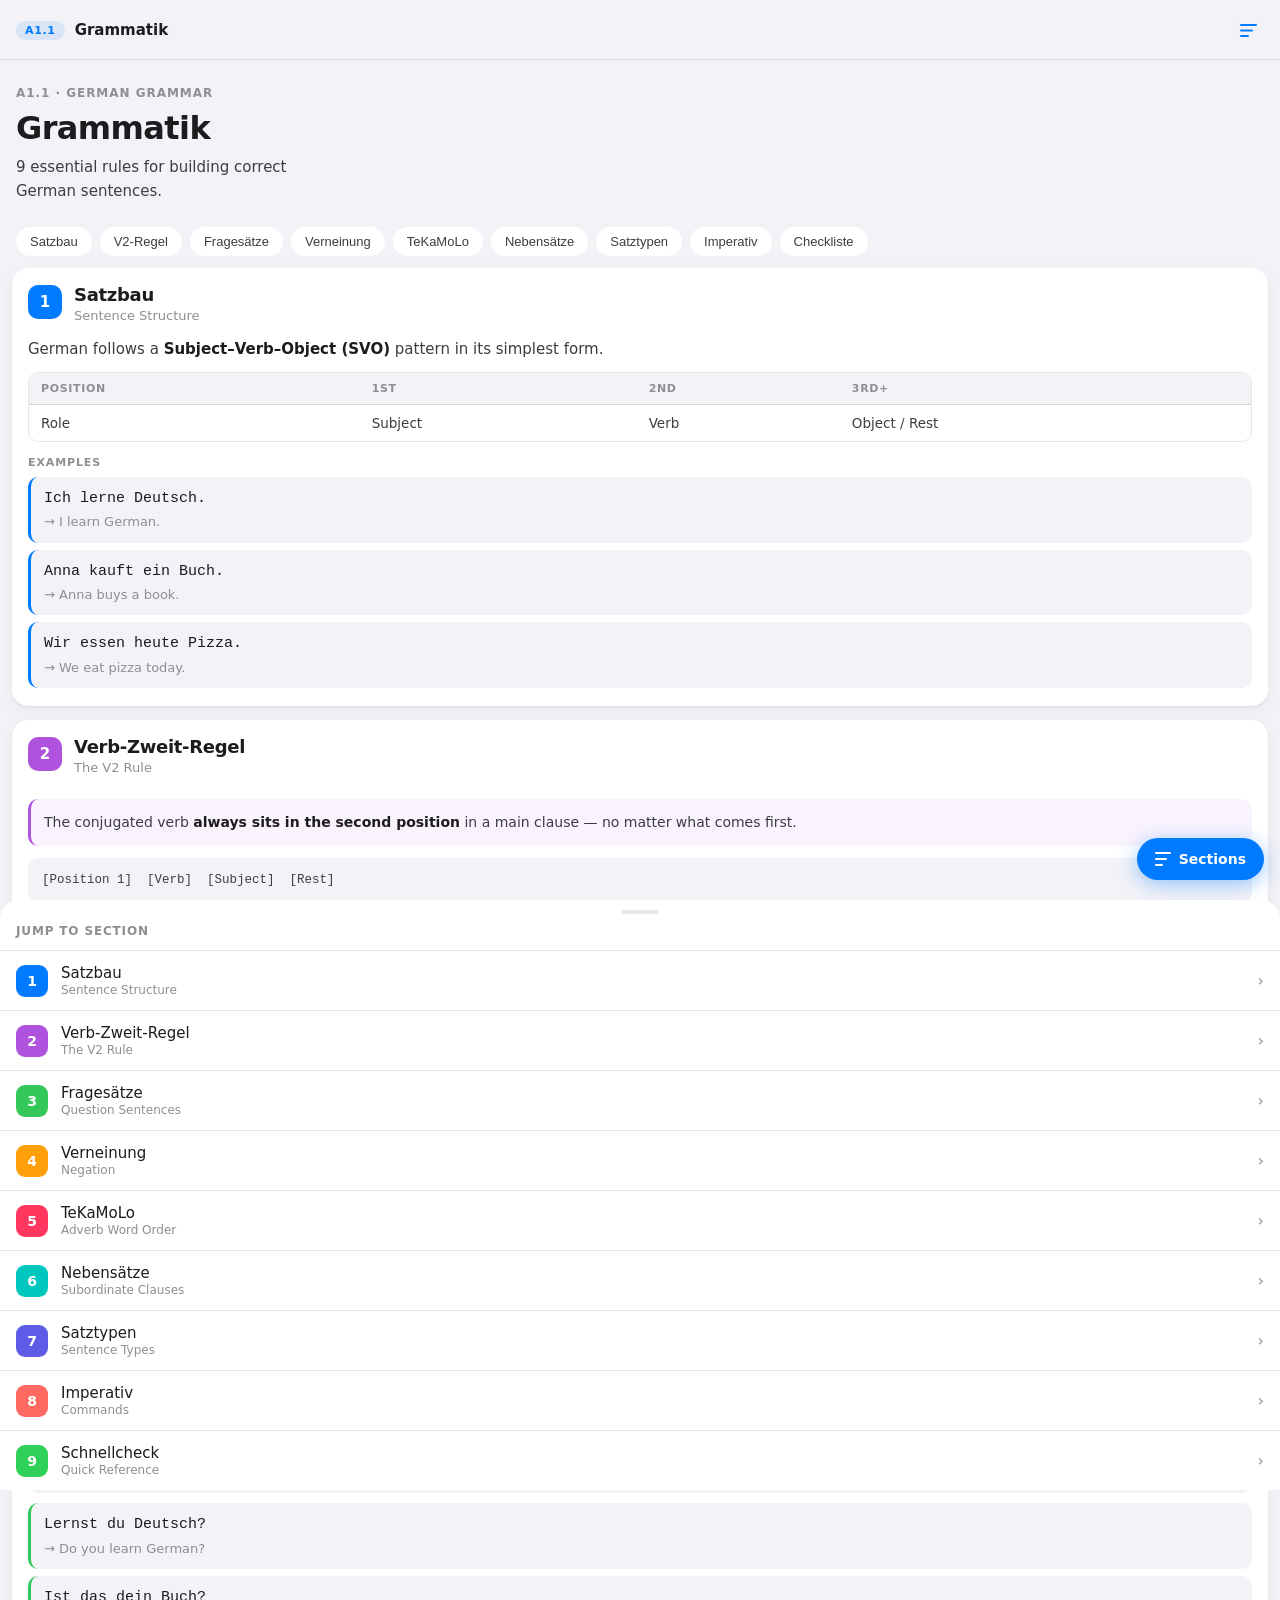
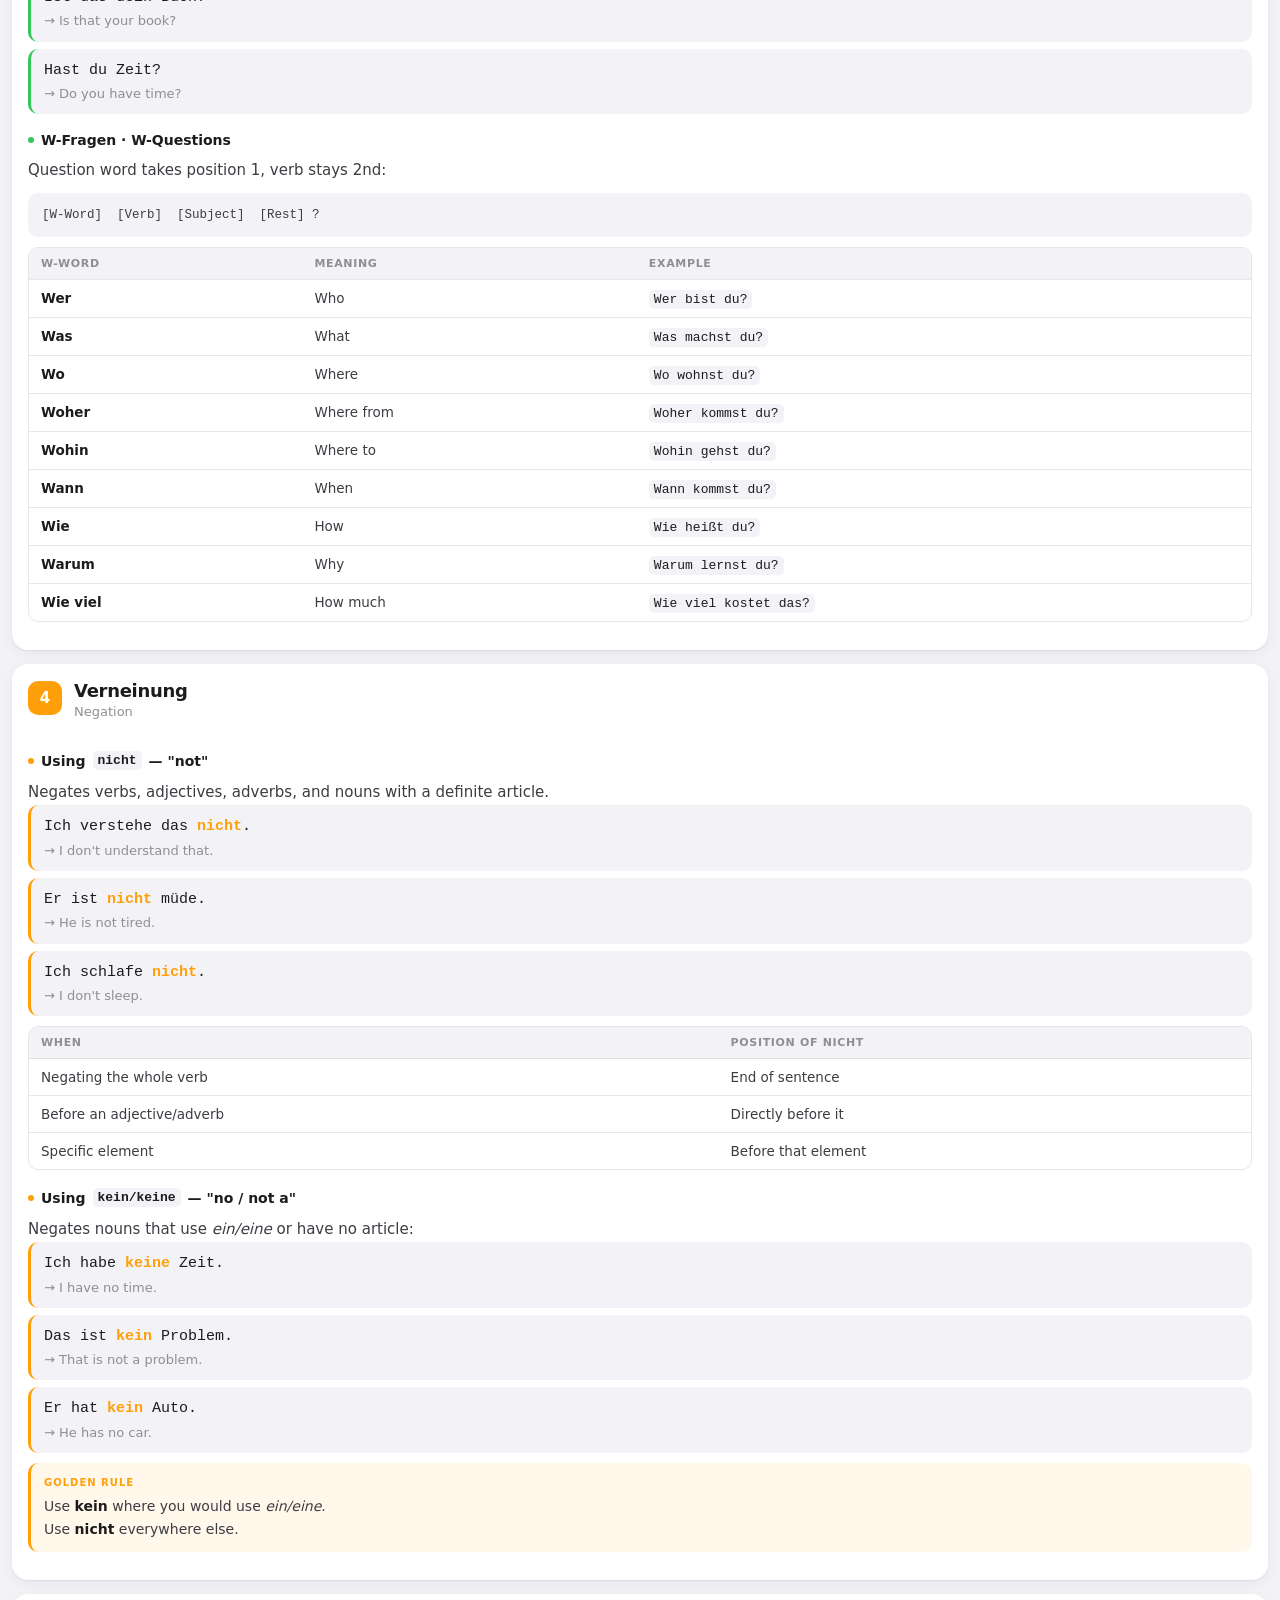
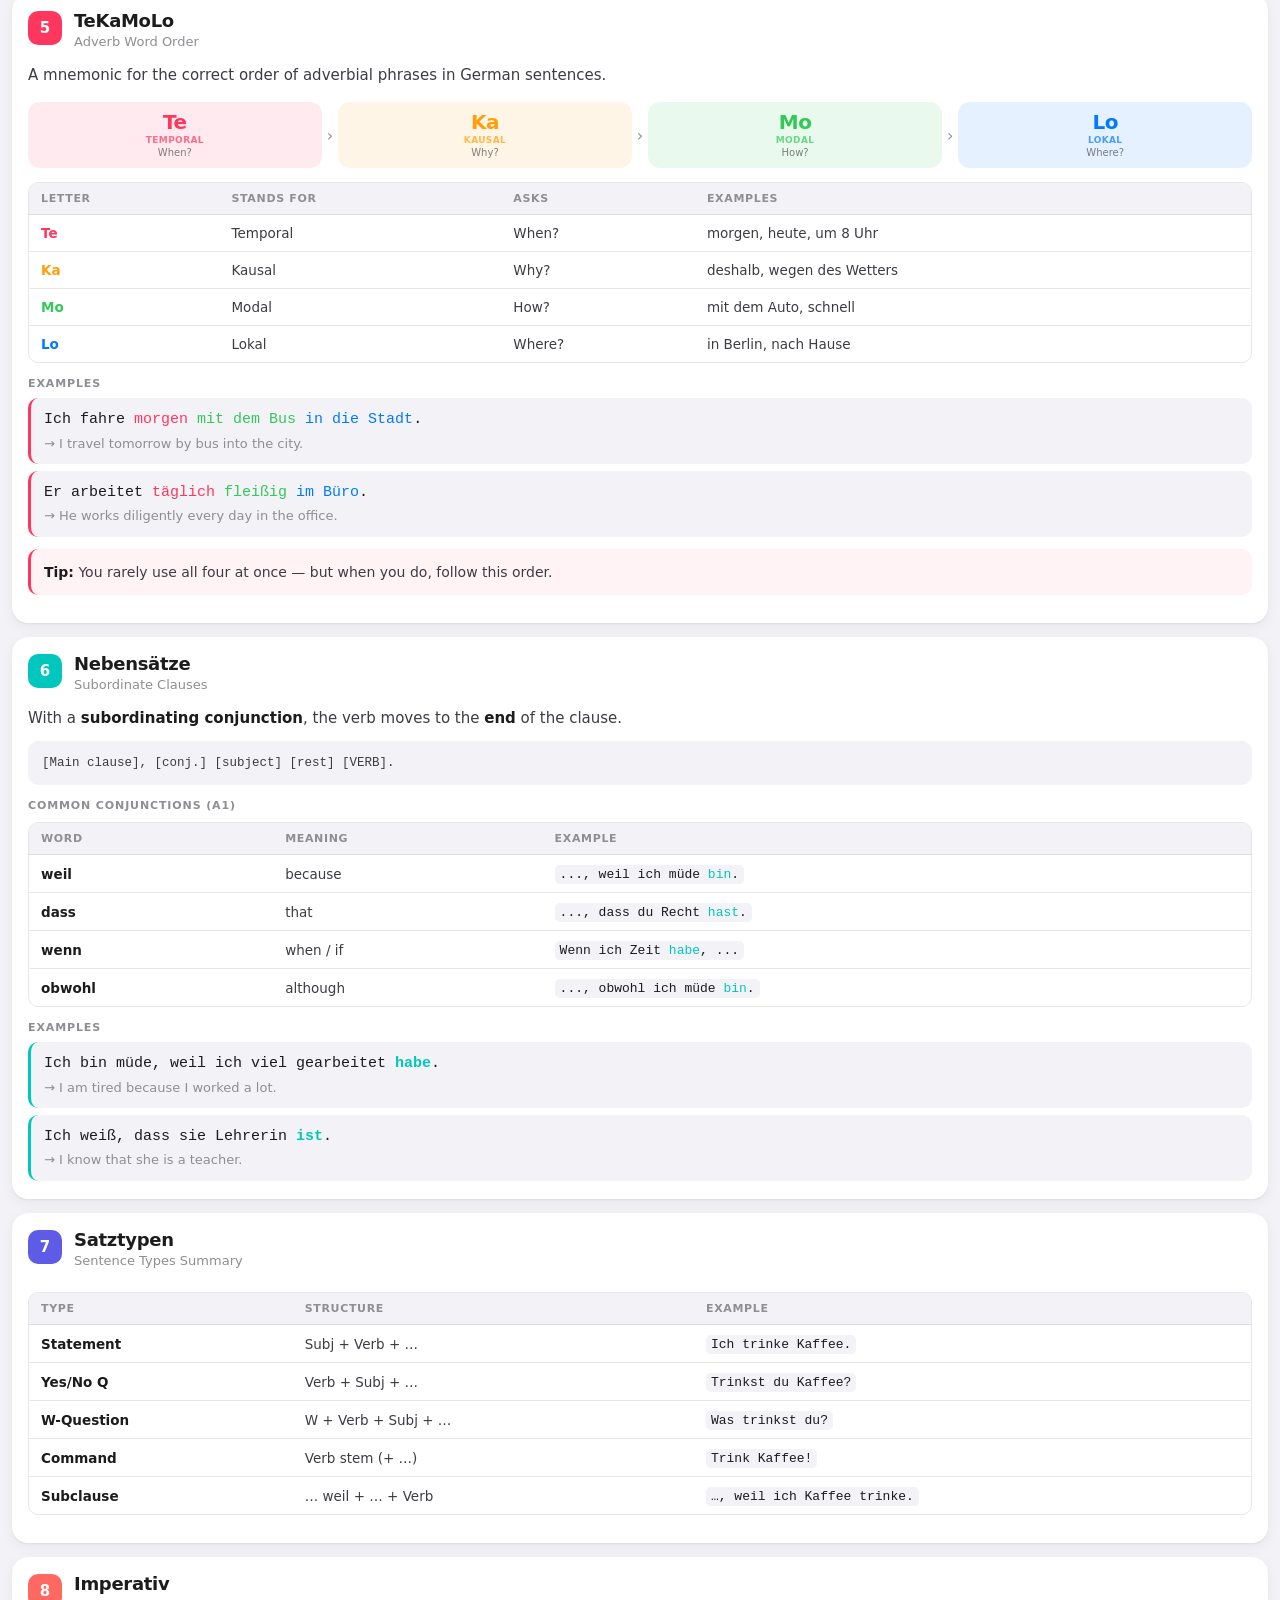
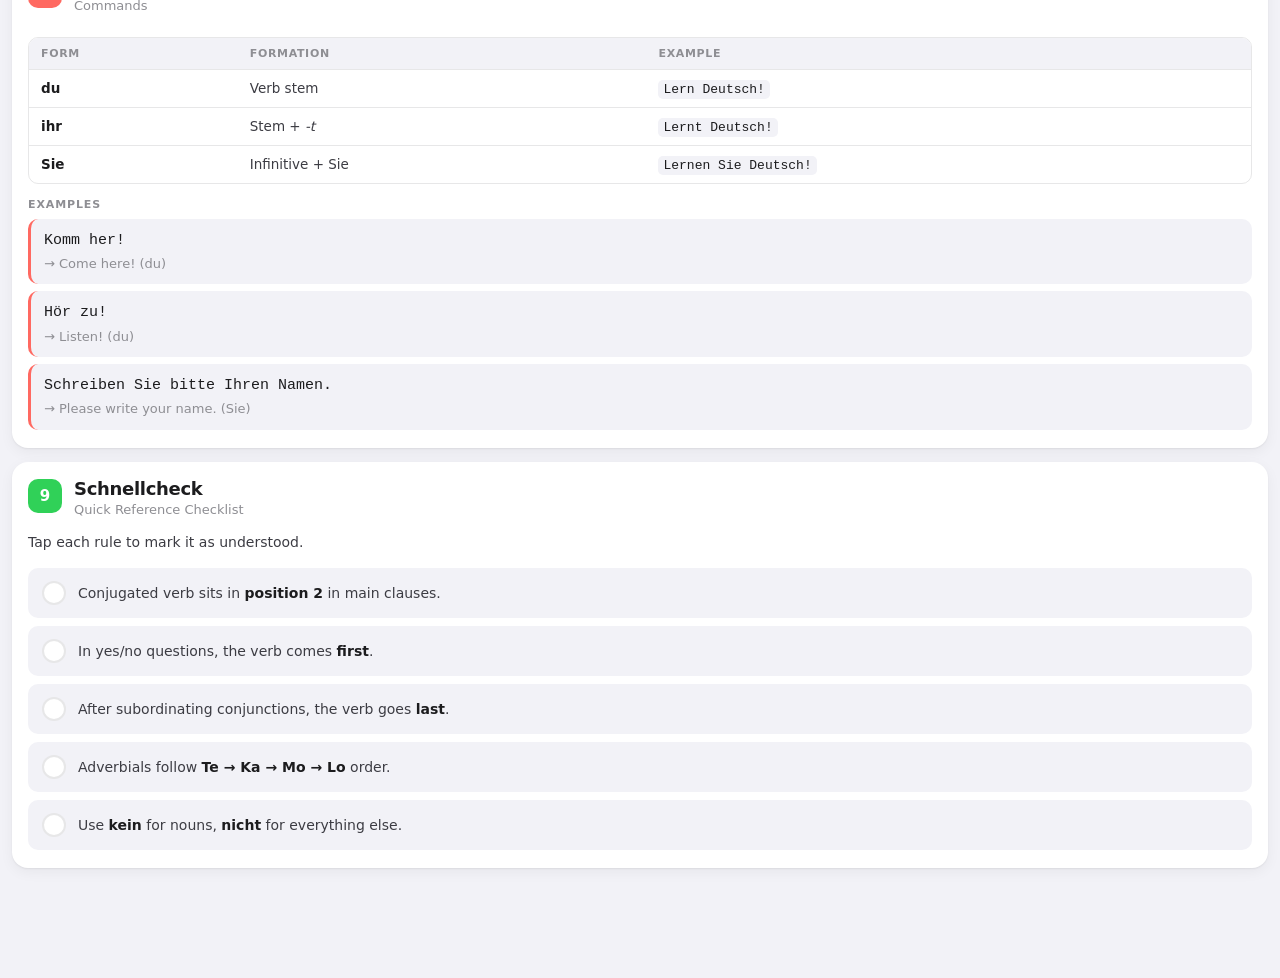
==== index.html @ 852b1c9b "moved and renamed html file" ====
<!DOCTYPE html>
<html lang="de">
<head>
  <meta charset="UTF-8">
  <meta name="viewport" content="width=device-width, initial-scale=1.0, viewport-fit=cover">
  <meta name="apple-mobile-web-app-capable" content="yes">
  <meta name="apple-mobile-web-app-status-bar-style" content="default">
  <title>Grammatik · A1.1</title>
  <style>
    *, *::before, *::after { box-sizing: border-box; margin: 0; padding: 0; }

    :root {
      --bg:         #F2F2F7;
      --surface:    #FFFFFF;
      --surface-2:  #F2F2F7;
      --primary:    #1C1C1E;
      --secondary:  #3C3C43;
      --tertiary:   #8E8E93;
      --border:     rgba(60,60,67,0.12);
      --accent:     #007AFF;
      --code-bg:    #F2F2F7;
      --shadow:     0 1px 2px rgba(0,0,0,0.06), 0 4px 14px rgba(0,0,0,0.05);
      --radius:     16px;
      --radius-sm:  10px;
      --font:       -apple-system, BlinkMacSystemFont, 'SF Pro Display', 'Segoe UI', system-ui, sans-serif;
      --mono:       'SF Mono', ui-monospace, 'Fira Code', 'Courier New', monospace;
    }

    @media (prefers-color-scheme: dark) {
      :root {
        --bg:        #000000;
        --surface:   #1C1C1E;
        --surface-2: #2C2C2E;
        --primary:   #FFFFFF;
        --secondary: rgba(235,235,245,0.75);
        --tertiary:  rgba(235,235,245,0.38);
        --border:    rgba(255,255,255,0.1);
        --code-bg:   #2C2C2E;
        --shadow:    0 1px 3px rgba(0,0,0,0.4), 0 4px 16px rgba(0,0,0,0.25);
      }
    }

    html {
      font-size: 16px;
      -webkit-text-size-adjust: 100%;
      scroll-behavior: smooth;
    }

    body {
      font-family: var(--font);
      background: var(--bg);
      color: var(--primary);
      min-height: 100vh;
      overflow-x: hidden;
      -webkit-font-smoothing: antialiased;
    }

    /* ── TOP BAR ── */
    .top-bar {
      position: fixed;
      top: 0; left: 0; right: 0;
      z-index: 100;
      background: rgba(242,242,247,0.9);
      -webkit-backdrop-filter: blur(24px) saturate(180%);
      backdrop-filter: blur(24px) saturate(180%);
      border-bottom: 1px solid var(--border);
      padding-top: env(safe-area-inset-top, 0px);
    }

    @media (prefers-color-scheme: dark) {
      .top-bar { background: rgba(0,0,0,0.9); }
    }

    .progress-track {
      height: 2px;
      background: transparent;
    }

    .progress-fill {
      height: 100%;
      background: linear-gradient(90deg, var(--accent) 0%, #5AC8FA 100%);
      width: 0%;
      transition: width 0.08s linear;
    }

    .top-bar-inner {
      display: flex;
      align-items: center;
      gap: 10px;
      padding: 12px 16px 13px;
    }

    .badge-level {
      font-size: 11px;
      font-weight: 700;
      letter-spacing: 0.06em;
      color: var(--accent);
      background: rgba(0,122,255,0.1);
      padding: 3px 9px;
      border-radius: 20px;
      flex-shrink: 0;
      white-space: nowrap;
    }

    .header-title {
      font-size: 15px;
      font-weight: 600;
      color: var(--primary);
      flex: 1;
      overflow: hidden;
      text-overflow: ellipsis;
      white-space: nowrap;
      transition: opacity 0.2s;
    }

    .menu-btn {
      width: 32px; height: 32px;
      border-radius: 50%;
      background: var(--surface-2);
      border: none;
      cursor: pointer;
      display: flex; align-items: center; justify-content: center;
      flex-shrink: 0;
      color: var(--accent);
      -webkit-tap-highlight-color: transparent;
      transition: transform 0.15s;
    }

    .menu-btn:active { transform: scale(0.9); }

    /* ── CONTENT ── */
    .content {
      padding-top: calc(env(safe-area-inset-top, 0px) + 60px);
      padding-bottom: calc(env(safe-area-inset-bottom, 0px) + 96px);
    }

    .topic-card {
      scroll-margin-top: 72px;
    }

    /* ── HERO ── */
    .hero {
      padding: 24px 16px 8px;
    }

    .hero-tag {
      font-size: 12px;
      font-weight: 600;
      letter-spacing: 0.08em;
      text-transform: uppercase;
      color: var(--tertiary);
      margin-bottom: 6px;
    }

    .hero-title {
      font-size: 32px;
      font-weight: 800;
      letter-spacing: -0.6px;
      line-height: 1.15;
      margin-bottom: 8px;
    }

    .hero-subtitle {
      font-size: 15px;
      color: var(--secondary);
      line-height: 1.6;
      max-width: 320px;
    }

    /* ── SECTION PILLS ── */
    .pills-row {
      display: flex;
      gap: 8px;
      padding: 16px 16px 12px;
      overflow-x: auto;
      scrollbar-width: none;
      -ms-overflow-style: none;
      -webkit-overflow-scrolling: touch;
    }

    .pills-row::-webkit-scrollbar { display: none; }

    .pill {
      flex-shrink: 0;
      padding: 7px 14px;
      border-radius: 20px;
      font-size: 13px;
      font-weight: 500;
      border: none;
      cursor: pointer;
      -webkit-tap-highlight-color: transparent;
      background: var(--surface);
      color: var(--secondary);
      transition: background 0.2s, color 0.2s, transform 0.1s;
    }

    .pill:active { transform: scale(0.95); }

    /* ── CARDS ── */
    .topic-card {
      margin: 0 12px 14px;
      background: var(--surface);
      border-radius: var(--radius);
      overflow: hidden;
      box-shadow: var(--shadow);
    }

    .card-header {
      display: flex;
      align-items: flex-start;
      gap: 12px;
      padding: 16px 16px 0;
    }

    .sec-num {
      width: 34px; height: 34px;
      border-radius: 10px;
      display: flex; align-items: center; justify-content: center;
      font-size: 15px;
      font-weight: 700;
      color: white;
      flex-shrink: 0;
      margin-top: 1px;
    }

    .card-titles { flex: 1; }

    .card-de {
      font-size: 18px;
      font-weight: 700;
      letter-spacing: -0.3px;
      line-height: 1.25;
    }

    .card-en {
      font-size: 13px;
      color: var(--tertiary);
      margin-top: 2px;
    }

    .card-body {
      padding: 14px 16px 18px;
    }

    /* ── TYPOGRAPHY ── */
    p {
      font-size: 15px;
      line-height: 1.65;
      color: var(--secondary);
    }

    p + p { margin-top: 10px; }

    strong { color: var(--primary); font-weight: 600; }

    em { font-style: italic; }

    code {
      font-family: var(--mono);
      font-size: 13px;
      background: var(--code-bg);
      color: var(--primary);
      padding: 2px 5px;
      border-radius: 5px;
    }

    /* ── CODE BLOCK ── */
    .code-block {
      background: var(--code-bg);
      border-radius: var(--radius-sm);
      padding: 12px 14px;
      font-family: var(--mono);
      font-size: 12.5px;
      color: var(--secondary);
      overflow-x: auto;
      margin: 10px 0;
      white-space: pre;
      line-height: 1.6;
    }

    /* ── LABEL ── */
    .label {
      font-size: 11px;
      font-weight: 700;
      letter-spacing: 0.08em;
      text-transform: uppercase;
      color: var(--tertiary);
      margin-bottom: 8px;
    }

    .mt-8  { margin-top: 8px; }
    .mt-12 { margin-top: 12px; }
    .mt-14 { margin-top: 14px; }
    .mt-16 { margin-top: 16px; }

    /* ── EXAMPLES ── */
    .examples {
      display: flex;
      flex-direction: column;
      gap: 7px;
    }

    .ex {
      background: var(--code-bg);
      border-radius: var(--radius-sm);
      padding: 11px 13px;
      border-left: 3px solid var(--sec-color, var(--accent));
    }

    .ex-de {
      font-size: 15px;
      font-weight: 500;
      color: var(--primary);
      font-family: var(--mono);
      line-height: 1.5;
    }

    .ex-en {
      font-size: 13px;
      color: var(--tertiary);
      margin-top: 3px;
      line-height: 1.4;
    }

    /* ── TABLES ── */
    .tbl-wrap {
      overflow-x: auto;
      border-radius: var(--radius-sm);
      border: 1px solid var(--border);
      -webkit-overflow-scrolling: touch;
      margin: 10px 0;
    }

    table {
      width: 100%;
      border-collapse: collapse;
      font-size: 13.5px;
      white-space: nowrap;
    }

    th {
      background: var(--code-bg);
      font-weight: 600;
      font-size: 11px;
      letter-spacing: 0.06em;
      text-transform: uppercase;
      color: var(--tertiary);
      padding: 9px 12px;
      text-align: left;
      border-bottom: 1px solid var(--border);
    }

    td {
      padding: 10px 12px;
      color: var(--secondary);
      border-bottom: 1px solid var(--border);
      vertical-align: middle;
    }

    tr:last-child td { border-bottom: none; }

    .highlight-cell {
      font-weight: 700;
    }

    /* ── BLOCKQUOTE ── */
    .bq {
      margin: 10px 0;
      padding: 12px 13px;
      background: rgba(0,122,255,0.07);
      border-radius: var(--radius-sm);
      border-left: 3px solid var(--accent);
      font-size: 14px;
      color: var(--secondary);
      line-height: 1.6;
    }

    /* ── RULE BOX ── */
    .rule-box {
      margin: 10px 0;
      padding: 12px 13px;
      background: rgba(255,159,10,0.08);
      border-radius: var(--radius-sm);
      border-left: 3px solid #FF9F0A;
      font-size: 14px;
      color: var(--secondary);
      line-height: 1.6;
    }

    .rule-label {
      font-size: 10px;
      font-weight: 700;
      letter-spacing: 0.1em;
      text-transform: uppercase;
      color: #FF9F0A;
      margin-bottom: 4px;
    }

    /* ── SUBSECTION ── */
    .sub {
      margin-top: 18px;
    }

    .sub-title {
      font-size: 14px;
      font-weight: 600;
      color: var(--primary);
      margin-bottom: 10px;
      display: flex;
      align-items: center;
      gap: 7px;
    }

    .sub-dot {
      width: 6px; height: 6px;
      border-radius: 50%;
      flex-shrink: 0;
    }

    /* ── TEKAMOLO ── */
    .teka-flow {
      display: flex;
      align-items: center;
      gap: 5px;
      margin: 14px 0;
    }

    .teka-pill {
      flex: 1;
      padding: 10px 4px;
      border-radius: 12px;
      text-align: center;
    }

    .teka-letter {
      font-size: 20px;
      font-weight: 800;
      line-height: 1;
      letter-spacing: -0.5px;
    }

    .teka-word {
      font-size: 9px;
      font-weight: 700;
      letter-spacing: 0.04em;
      text-transform: uppercase;
      opacity: 0.7;
      margin-top: 3px;
    }

    .teka-q {
      font-size: 10px;
      opacity: 0.55;
      margin-top: 2px;
    }

    .teka-arr {
      font-size: 16px;
      color: var(--tertiary);
      flex-shrink: 0;
      font-weight: 300;
    }

    /* ── CHECKLIST ── */
    .checklist {
      display: flex;
      flex-direction: column;
      gap: 8px;
    }

    .check-item {
      display: flex;
      align-items: center;
      gap: 12px;
      padding: 13px 14px;
      background: var(--code-bg);
      border-radius: var(--radius-sm);
      cursor: pointer;
      -webkit-tap-highlight-color: transparent;
      user-select: none;
      transition: opacity 0.25s;
    }

    .check-item.done { opacity: 0.45; }

    .check-circle {
      width: 24px; height: 24px;
      border-radius: 50%;
      border: 2px solid var(--border);
      background: var(--surface);
      display: flex; align-items: center; justify-content: center;
      flex-shrink: 0;
      transition: background 0.2s, border-color 0.2s;
    }

    .check-item.done .check-circle {
      background: #30D158;
      border-color: #30D158;
    }

    .check-icon {
      opacity: 0;
      transition: opacity 0.2s;
    }

    .check-item.done .check-icon { opacity: 1; }

    .check-text {
      font-size: 14px;
      color: var(--secondary);
      line-height: 1.5;
      flex: 1;
      transition: text-decoration 0.2s;
    }

    .check-item.done .check-text {
      text-decoration: line-through;
      color: var(--tertiary);
    }

    /* ── FAB ── */
    .fab {
      position: fixed;
      bottom: calc(env(safe-area-inset-bottom, 20px) + 20px);
      right: 16px;
      z-index: 150;
      background: var(--accent);
      color: white;
      border: none;
      border-radius: 28px;
      padding: 13px 18px;
      font-size: 14px;
      font-weight: 600;
      font-family: var(--font);
      display: flex;
      align-items: center;
      gap: 8px;
      box-shadow: 0 4px 20px rgba(0,122,255,0.4);
      cursor: pointer;
      -webkit-tap-highlight-color: transparent;
      transition: transform 0.15s, box-shadow 0.15s;
    }

    .fab:active {
      transform: scale(0.94);
      box-shadow: 0 2px 10px rgba(0,122,255,0.3);
    }

    /* ── OVERLAY ── */
    .overlay {
      position: fixed;
      inset: 0;
      background: rgba(0,0,0,0.45);
      z-index: 200;
      opacity: 0;
      pointer-events: none;
      transition: opacity 0.28s;
    }

    .overlay.open {
      opacity: 1;
      pointer-events: all;
    }

    /* ── BOTTOM SHEET ── */
    .sheet {
      position: fixed;
      bottom: 0; left: 0; right: 0;
      z-index: 201;
      background: var(--surface);
      border-radius: 20px 20px 0 0;
      padding-bottom: env(safe-area-inset-bottom, 0px);
      transform: translateY(100%);
      transition: transform 0.32s cubic-bezier(0.32, 0.72, 0, 1);
      max-height: 78vh;
      overflow-y: auto;
      -webkit-overflow-scrolling: touch;
    }

    .sheet.open { transform: translateY(0); }

    .sheet-handle {
      width: 38px; height: 4px;
      background: var(--border);
      border-radius: 2px;
      margin: 10px auto 6px;
    }

    .sheet-head {
      font-size: 12px;
      font-weight: 700;
      letter-spacing: 0.07em;
      text-transform: uppercase;
      color: var(--tertiary);
      padding: 4px 16px 12px;
    }

    .sheet-item {
      display: flex;
      align-items: center;
      gap: 13px;
      padding: 13px 16px;
      border-top: 1px solid var(--border);
      cursor: pointer;
      -webkit-tap-highlight-color: transparent;
      text-decoration: none;
      color: inherit;
      transition: background 0.15s;
    }

    .sheet-item:active { background: var(--code-bg); }

    .sheet-num {
      width: 32px; height: 32px;
      border-radius: 9px;
      display: flex; align-items: center; justify-content: center;
      font-size: 14px;
      font-weight: 700;
      color: white;
      flex-shrink: 0;
    }

    .sheet-info { flex: 1; }

    .sheet-de {
      font-size: 15px;
      font-weight: 500;
      color: var(--primary);
    }

    .sheet-en {
      font-size: 12px;
      color: var(--tertiary);
      margin-top: 1px;
    }

    .sheet-chev {
      color: var(--tertiary);
      font-size: 16px;
      font-weight: 300;
    }

    /* ── SECTION COLOR TOKENS (set via inline style on card) ── */
    /* Used by children via var(--sec-color) */
  </style>
</head>
<body>

<!-- ═══ TOP BAR ═══ -->
<header class="top-bar">
  <div class="progress-track">
    <div class="progress-fill" id="pFill"></div>
  </div>
  <div class="top-bar-inner">
    <span class="badge-level">A1.1</span>
    <h1 class="header-title" id="hTitle">Grammatik</h1>
    <button class="menu-btn" id="menuBtn" aria-label="Sections">
      <svg width="17" height="13" viewBox="0 0 17 13" fill="none">
        <rect width="17" height="2" rx="1" fill="currentColor"/>
        <rect y="5.5" width="13" height="2" rx="1" fill="currentColor"/>
        <rect y="11" width="9" height="2" rx="1" fill="currentColor"/>
      </svg>
    </button>
  </div>
</header>

<!-- ═══ MAIN ═══ -->
<main class="content">

  <!-- HERO -->
  <div class="hero" id="hero">
    <p class="hero-tag">A1.1 · German Grammar</p>
    <h2 class="hero-title">Grammatik</h2>
    <p class="hero-subtitle">9 essential rules for building correct German sentences.</p>
  </div>

  <!-- PILLS -->
  <div class="pills-row" id="pillsRow">
    <button class="pill" data-sec="s1" onclick="jumpTo('s1')">Satzbau</button>
    <button class="pill" data-sec="s2" onclick="jumpTo('s2')">V2-Regel</button>
    <button class="pill" data-sec="s3" onclick="jumpTo('s3')">Fragesätze</button>
    <button class="pill" data-sec="s4" onclick="jumpTo('s4')">Verneinung</button>
    <button class="pill" data-sec="s5" onclick="jumpTo('s5')">TeKaMoLo</button>
    <button class="pill" data-sec="s6" onclick="jumpTo('s6')">Nebensätze</button>
    <button class="pill" data-sec="s7" onclick="jumpTo('s7')">Satztypen</button>
    <button class="pill" data-sec="s8" onclick="jumpTo('s8')">Imperativ</button>
    <button class="pill" data-sec="s9" onclick="jumpTo('s9')">Checkliste</button>
  </div>

  <!-- ── 1. Sentence Structure ── -->
  <section class="topic-card" id="s1" style="--sec-color:#007AFF;">
    <div class="card-header">
      <div class="sec-num" style="background:#007AFF;">1</div>
      <div class="card-titles">
        <div class="card-de">Satzbau</div>
        <div class="card-en">Sentence Structure</div>
      </div>
    </div>
    <div class="card-body">
      <p>German follows a <strong>Subject–Verb–Object (SVO)</strong> pattern in its simplest form.</p>

      <div class="tbl-wrap mt-12">
        <table>
          <thead>
            <tr><th>Position</th><th>1st</th><th>2nd</th><th>3rd+</th></tr>
          </thead>
          <tbody>
            <tr><td>Role</td><td>Subject</td><td>Verb</td><td>Object / Rest</td></tr>
          </tbody>
        </table>
      </div>

      <div class="label mt-14">Examples</div>
      <div class="examples">
        <div class="ex">
          <div class="ex-de">Ich lerne Deutsch.</div>
          <div class="ex-en">→ I learn German.</div>
        </div>
        <div class="ex">
          <div class="ex-de">Anna kauft ein Buch.</div>
          <div class="ex-en">→ Anna buys a book.</div>
        </div>
        <div class="ex">
          <div class="ex-de">Wir essen heute Pizza.</div>
          <div class="ex-en">→ We eat pizza today.</div>
        </div>
      </div>
    </div>
  </section>

  <!-- ── 2. V2 Rule ── -->
  <section class="topic-card" id="s2" style="--sec-color:#AF52DE;">
    <div class="card-header">
      <div class="sec-num" style="background:#AF52DE;">2</div>
      <div class="card-titles">
        <div class="card-de">Verb-Zweit-Regel</div>
        <div class="card-en">The V2 Rule</div>
      </div>
    </div>
    <div class="card-body">
      <div class="bq" style="border-color:#AF52DE; background:rgba(175,82,222,0.07);">
        The conjugated verb <strong>always sits in the second position</strong> in a main clause — no matter what comes first.
      </div>

      <div class="code-block mt-12">[Position 1]  [Verb]  [Subject]  [Rest]</div>

      <div class="tbl-wrap mt-12">
        <table>
          <thead>
            <tr><th>Sentence</th><th>Pos. 1</th><th>Verb ②</th><th>Rest</th></tr>
          </thead>
          <tbody>
            <tr>
              <td><code>Ich lerne heute Deutsch.</code></td>
              <td>Ich</td>
              <td class="highlight-cell" style="color:#AF52DE;">lerne</td>
              <td>heute Deutsch</td>
            </tr>
            <tr>
              <td><code>Heute lerne ich Deutsch.</code></td>
              <td>Heute</td>
              <td class="highlight-cell" style="color:#AF52DE;">lerne</td>
              <td>ich Deutsch</td>
            </tr>
            <tr>
              <td><code>Deutsch lerne ich heute.</code></td>
              <td>Deutsch</td>
              <td class="highlight-cell" style="color:#AF52DE;">lerne</td>
              <td>ich heute</td>
            </tr>
          </tbody>
        </table>
      </div>

      <p class="mt-12">All three sentences mean the same thing. <code>lerne</code> always stays <strong>second</strong>.</p>

      <div class="label mt-14">More Examples</div>
      <div class="examples">
        <div class="ex">
          <div class="ex-de">Morgen gehe ich ins Kino.</div>
          <div class="ex-en">→ Tomorrow I go to the cinema.</div>
        </div>
        <div class="ex">
          <div class="ex-de">Das Buch lese ich gern.</div>
          <div class="ex-en">→ The book I like to read.</div>
        </div>
      </div>
    </div>
  </section>

  <!-- ── 3. Questions ── -->
  <section class="topic-card" id="s3" style="--sec-color:#34C759;">
    <div class="card-header">
      <div class="sec-num" style="background:#34C759;">3</div>
      <div class="card-titles">
        <div class="card-de">Fragesätze</div>
        <div class="card-en">Question Sentences</div>
      </div>
    </div>
    <div class="card-body">

      <div class="sub">
        <div class="sub-title">
          <div class="sub-dot" style="background:#34C759;"></div>
          Ja/Nein-Fragen · Yes/No Questions
        </div>
        <p>The verb moves to <strong>first position</strong>:</p>
        <div class="code-block">[Verb]  [Subject]  [Rest] ?</div>
        <div class="examples">
          <div class="ex">
            <div class="ex-de">Lernst du Deutsch?</div>
            <div class="ex-en">→ Do you learn German?</div>
          </div>
          <div class="ex">
            <div class="ex-de">Ist das dein Buch?</div>
            <div class="ex-en">→ Is that your book?</div>
          </div>
          <div class="ex">
            <div class="ex-de">Hast du Zeit?</div>
            <div class="ex-en">→ Do you have time?</div>
          </div>
        </div>
      </div>

      <div class="sub">
        <div class="sub-title">
          <div class="sub-dot" style="background:#34C759;"></div>
          W-Fragen · W-Questions
        </div>
        <p>Question word takes position 1, verb stays 2nd:</p>
        <div class="code-block">[W-Word]  [Verb]  [Subject]  [Rest] ?</div>
        <div class="tbl-wrap mt-8">
          <table>
            <thead>
              <tr><th>W-Word</th><th>Meaning</th><th>Example</th></tr>
            </thead>
            <tbody>
              <tr><td><strong>Wer</strong></td><td>Who</td><td><code>Wer bist du?</code></td></tr>
              <tr><td><strong>Was</strong></td><td>What</td><td><code>Was machst du?</code></td></tr>
              <tr><td><strong>Wo</strong></td><td>Where</td><td><code>Wo wohnst du?</code></td></tr>
              <tr><td><strong>Woher</strong></td><td>Where from</td><td><code>Woher kommst du?</code></td></tr>
              <tr><td><strong>Wohin</strong></td><td>Where to</td><td><code>Wohin gehst du?</code></td></tr>
              <tr><td><strong>Wann</strong></td><td>When</td><td><code>Wann kommst du?</code></td></tr>
              <tr><td><strong>Wie</strong></td><td>How</td><td><code>Wie heißt du?</code></td></tr>
              <tr><td><strong>Warum</strong></td><td>Why</td><td><code>Warum lernst du?</code></td></tr>
              <tr><td><strong>Wie viel</strong></td><td>How much</td><td><code>Wie viel kostet das?</code></td></tr>
            </tbody>
          </table>
        </div>
      </div>
    </div>
  </section>

  <!-- ── 4. Negation ── -->
  <section class="topic-card" id="s4" style="--sec-color:#FF9F0A;">
    <div class="card-header">
      <div class="sec-num" style="background:#FF9F0A;">4</div>
      <div class="card-titles">
        <div class="card-de">Verneinung</div>
        <div class="card-en">Negation</div>
      </div>
    </div>
    <div class="card-body">

      <div class="sub">
        <div class="sub-title">
          <div class="sub-dot" style="background:#FF9F0A;"></div>
          Using <code>nicht</code> — "not"
        </div>
        <p>Negates verbs, adjectives, adverbs, and nouns with a definite article.</p>
        <div class="examples mt-10">
          <div class="ex">
            <div class="ex-de">Ich verstehe das <span style="color:#FF9F0A;font-weight:700;">nicht</span>.</div>
            <div class="ex-en">→ I don't understand that.</div>
          </div>
          <div class="ex">
            <div class="ex-de">Er ist <span style="color:#FF9F0A;font-weight:700;">nicht</span> müde.</div>
            <div class="ex-en">→ He is not tired.</div>
          </div>
          <div class="ex">
            <div class="ex-de">Ich schlafe <span style="color:#FF9F0A;font-weight:700;">nicht</span>.</div>
            <div class="ex-en">→ I don't sleep.</div>
          </div>
        </div>
        <div class="tbl-wrap mt-12">
          <table>
            <thead><tr><th>When</th><th>Position of nicht</th></tr></thead>
            <tbody>
              <tr><td>Negating the whole verb</td><td>End of sentence</td></tr>
              <tr><td>Before an adjective/adverb</td><td>Directly before it</td></tr>
              <tr><td>Specific element</td><td>Before that element</td></tr>
            </tbody>
          </table>
        </div>
      </div>

      <div class="sub">
        <div class="sub-title">
          <div class="sub-dot" style="background:#FF9F0A;"></div>
          Using <code>kein/keine</code> — "no / not a"
        </div>
        <p>Negates nouns that use <em>ein/eine</em> or have no article:</p>
        <div class="examples mt-10">
          <div class="ex">
            <div class="ex-de">Ich habe <span style="color:#FF9F0A;font-weight:700;">keine</span> Zeit.</div>
            <div class="ex-en">→ I have no time.</div>
          </div>
          <div class="ex">
            <div class="ex-de">Das ist <span style="color:#FF9F0A;font-weight:700;">kein</span> Problem.</div>
            <div class="ex-en">→ That is not a problem.</div>
          </div>
          <div class="ex">
            <div class="ex-de">Er hat <span style="color:#FF9F0A;font-weight:700;">kein</span> Auto.</div>
            <div class="ex-en">→ He has no car.</div>
          </div>
        </div>
      </div>

      <div class="rule-box mt-12">
        <div class="rule-label">Golden Rule</div>
        Use <strong>kein</strong> where you would use <em>ein/eine</em>.<br>
        Use <strong>nicht</strong> everywhere else.
      </div>
    </div>
  </section>

  <!-- ── 5. TeKaMoLo ── -->
  <section class="topic-card" id="s5" style="--sec-color:#FF375F;">
    <div class="card-header">
      <div class="sec-num" style="background:#FF375F;">5</div>
      <div class="card-titles">
        <div class="card-de">TeKaMoLo</div>
        <div class="card-en">Adverb Word Order</div>
      </div>
    </div>
    <div class="card-body">
      <p>A mnemonic for the correct order of adverbial phrases in German sentences.</p>

      <div class="teka-flow">
        <div class="teka-pill" style="background:rgba(255,55,95,0.1);">
          <div class="teka-letter" style="color:#FF375F;">Te</div>
          <div class="teka-word" style="color:#FF375F;">Temporal</div>
          <div class="teka-q">When?</div>
        </div>
        <div class="teka-arr">›</div>
        <div class="teka-pill" style="background:rgba(255,159,10,0.1);">
          <div class="teka-letter" style="color:#FF9F0A;">Ka</div>
          <div class="teka-word" style="color:#FF9F0A;">Kausal</div>
          <div class="teka-q">Why?</div>
        </div>
        <div class="teka-arr">›</div>
        <div class="teka-pill" style="background:rgba(52,199,89,0.1);">
          <div class="teka-letter" style="color:#34C759;">Mo</div>
          <div class="teka-word" style="color:#34C759;">Modal</div>
          <div class="teka-q">How?</div>
        </div>
        <div class="teka-arr">›</div>
        <div class="teka-pill" style="background:rgba(0,122,255,0.1);">
          <div class="teka-letter" style="color:#007AFF;">Lo</div>
          <div class="teka-word" style="color:#007AFF;">Lokal</div>
          <div class="teka-q">Where?</div>
        </div>
      </div>

      <div class="tbl-wrap">
        <table>
          <thead><tr><th>Letter</th><th>Stands for</th><th>Asks</th><th>Examples</th></tr></thead>
          <tbody>
            <tr><td style="color:#FF375F;font-weight:700;">Te</td><td>Temporal</td><td>When?</td><td>morgen, heute, um 8 Uhr</td></tr>
            <tr><td style="color:#FF9F0A;font-weight:700;">Ka</td><td>Kausal</td><td>Why?</td><td>deshalb, wegen des Wetters</td></tr>
            <tr><td style="color:#34C759;font-weight:700;">Mo</td><td>Modal</td><td>How?</td><td>mit dem Auto, schnell</td></tr>
            <tr><td style="color:#007AFF;font-weight:700;">Lo</td><td>Lokal</td><td>Where?</td><td>in Berlin, nach Hause</td></tr>
          </tbody>
        </table>
      </div>

      <div class="label mt-14">Examples</div>
      <div class="examples">
        <div class="ex">
          <div class="ex-de">Ich fahre <span style="color:#FF375F;">morgen</span> <span style="color:#34C759;">mit dem Bus</span> <span style="color:#007AFF;">in die Stadt</span>.</div>
          <div class="ex-en">→ I travel tomorrow by bus into the city.</div>
        </div>
        <div class="ex">
          <div class="ex-de">Er arbeitet <span style="color:#FF375F;">täglich</span> <span style="color:#34C759;">fleißig</span> <span style="color:#007AFF;">im Büro</span>.</div>
          <div class="ex-en">→ He works diligently every day in the office.</div>
        </div>
      </div>

      <div class="bq" style="border-color:#FF375F;background:rgba(255,55,95,0.06);margin-top:12px;">
        <strong>Tip:</strong> You rarely use all four at once — but when you do, follow this order.
      </div>
    </div>
  </section>

  <!-- ── 6. Subordinate Clauses ── -->
  <section class="topic-card" id="s6" style="--sec-color:#00C7BE;">
    <div class="card-header">
      <div class="sec-num" style="background:#00C7BE;">6</div>
      <div class="card-titles">
        <div class="card-de">Nebensätze</div>
        <div class="card-en">Subordinate Clauses</div>
      </div>
    </div>
    <div class="card-body">
      <p>With a <strong>subordinating conjunction</strong>, the verb moves to the <strong>end</strong> of the clause.</p>

      <div class="code-block mt-10">[Main clause], [conj.] [subject] [rest] [VERB].</div>

      <div class="label mt-14">Common Conjunctions (A1)</div>
      <div class="tbl-wrap">
        <table>
          <thead><tr><th>Word</th><th>Meaning</th><th>Example</th></tr></thead>
          <tbody>
            <tr><td><strong>weil</strong></td><td>because</td><td><code>..., weil ich müde <span style="color:#00C7BE;">bin</span>.</code></td></tr>
            <tr><td><strong>dass</strong></td><td>that</td><td><code>..., dass du Recht <span style="color:#00C7BE;">hast</span>.</code></td></tr>
            <tr><td><strong>wenn</strong></td><td>when / if</td><td><code>Wenn ich Zeit <span style="color:#00C7BE;">habe</span>, ...</code></td></tr>
            <tr><td><strong>obwohl</strong></td><td>although</td><td><code>..., obwohl ich müde <span style="color:#00C7BE;">bin</span>.</code></td></tr>
          </tbody>
        </table>
      </div>

      <div class="label mt-14">Examples</div>
      <div class="examples">
        <div class="ex">
          <div class="ex-de">Ich bin müde, weil ich viel gearbeitet <span style="color:#00C7BE;font-weight:700;">habe</span>.</div>
          <div class="ex-en">→ I am tired because I worked a lot.</div>
        </div>
        <div class="ex">
          <div class="ex-de">Ich weiß, dass sie Lehrerin <span style="color:#00C7BE;font-weight:700;">ist</span>.</div>
          <div class="ex-en">→ I know that she is a teacher.</div>
        </div>
      </div>
    </div>
  </section>

  <!-- ── 7. Sentence Types ── -->
  <section class="topic-card" id="s7" style="--sec-color:#5E5CE6;">
    <div class="card-header">
      <div class="sec-num" style="background:#5E5CE6;">7</div>
      <div class="card-titles">
        <div class="card-de">Satztypen</div>
        <div class="card-en">Sentence Types Summary</div>
      </div>
    </div>
    <div class="card-body">
      <div class="tbl-wrap">
        <table>
          <thead><tr><th>Type</th><th>Structure</th><th>Example</th></tr></thead>
          <tbody>
            <tr>
              <td><strong>Statement</strong></td>
              <td>Subj + Verb + …</td>
              <td><code>Ich trinke Kaffee.</code></td>
            </tr>
            <tr>
              <td><strong>Yes/No Q</strong></td>
              <td>Verb + Subj + …</td>
              <td><code>Trinkst du Kaffee?</code></td>
            </tr>
            <tr>
              <td><strong>W-Question</strong></td>
              <td>W + Verb + Subj + …</td>
              <td><code>Was trinkst du?</code></td>
            </tr>
            <tr>
              <td><strong>Command</strong></td>
              <td>Verb stem (+ …)</td>
              <td><code>Trink Kaffee!</code></td>
            </tr>
            <tr>
              <td><strong>Subclause</strong></td>
              <td>… weil + … + Verb</td>
              <td><code>…, weil ich Kaffee trinke.</code></td>
            </tr>
          </tbody>
        </table>
      </div>
    </div>
  </section>

  <!-- ── 8. Imperative ── -->
  <section class="topic-card" id="s8" style="--sec-color:#FF6961;">
    <div class="card-header">
      <div class="sec-num" style="background:#FF6961;">8</div>
      <div class="card-titles">
        <div class="card-de">Imperativ</div>
        <div class="card-en">Commands</div>
      </div>
    </div>
    <div class="card-body">
      <div class="tbl-wrap">
        <table>
          <thead><tr><th>Form</th><th>Formation</th><th>Example</th></tr></thead>
          <tbody>
            <tr>
              <td><strong>du</strong></td>
              <td>Verb stem</td>
              <td><code>Lern Deutsch!</code></td>
            </tr>
            <tr>
              <td><strong>ihr</strong></td>
              <td>Stem + <em>-t</em></td>
              <td><code>Lernt Deutsch!</code></td>
            </tr>
            <tr>
              <td><strong>Sie</strong></td>
              <td>Infinitive + Sie</td>
              <td><code>Lernen Sie Deutsch!</code></td>
            </tr>
          </tbody>
        </table>
      </div>

      <div class="label mt-14">Examples</div>
      <div class="examples">
        <div class="ex">
          <div class="ex-de">Komm her!</div>
          <div class="ex-en">→ Come here! (du)</div>
        </div>
        <div class="ex">
          <div class="ex-de">Hör zu!</div>
          <div class="ex-en">→ Listen! (du)</div>
        </div>
        <div class="ex">
          <div class="ex-de">Schreiben Sie bitte Ihren Namen.</div>
          <div class="ex-en">→ Please write your name. (Sie)</div>
        </div>
      </div>
    </div>
  </section>

  <!-- ── 9. Checklist ── -->
  <section class="topic-card" id="s9" style="--sec-color:#30D158;">
    <div class="card-header">
      <div class="sec-num" style="background:#30D158;">9</div>
      <div class="card-titles">
        <div class="card-de">Schnellcheck</div>
        <div class="card-en">Quick Reference Checklist</div>
      </div>
    </div>
    <div class="card-body">
      <p style="margin-bottom:14px;font-size:14px;">Tap each rule to mark it as understood.</p>
      <div class="checklist">

        <div class="check-item" onclick="toggleCheck(this)">
          <div class="check-circle">
            <svg class="check-icon" width="12" height="10" viewBox="0 0 12 10" fill="none">
              <path d="M1.5 5L4.5 8L10.5 1.5" stroke="white" stroke-width="2" stroke-linecap="round" stroke-linejoin="round"/>
            </svg>
          </div>
          <div class="check-text">Conjugated verb sits in <strong>position 2</strong> in main clauses.</div>
        </div>

        <div class="check-item" onclick="toggleCheck(this)">
          <div class="check-circle">
            <svg class="check-icon" width="12" height="10" viewBox="0 0 12 10" fill="none">
              <path d="M1.5 5L4.5 8L10.5 1.5" stroke="white" stroke-width="2" stroke-linecap="round" stroke-linejoin="round"/>
            </svg>
          </div>
          <div class="check-text">In yes/no questions, the verb comes <strong>first</strong>.</div>
        </div>

        <div class="check-item" onclick="toggleCheck(this)">
          <div class="check-circle">
            <svg class="check-icon" width="12" height="10" viewBox="0 0 12 10" fill="none">
              <path d="M1.5 5L4.5 8L10.5 1.5" stroke="white" stroke-width="2" stroke-linecap="round" stroke-linejoin="round"/>
            </svg>
          </div>
          <div class="check-text">After subordinating conjunctions, the verb goes <strong>last</strong>.</div>
        </div>

        <div class="check-item" onclick="toggleCheck(this)">
          <div class="check-circle">
            <svg class="check-icon" width="12" height="10" viewBox="0 0 12 10" fill="none">
              <path d="M1.5 5L4.5 8L10.5 1.5" stroke="white" stroke-width="2" stroke-linecap="round" stroke-linejoin="round"/>
            </svg>
          </div>
          <div class="check-text">Adverbials follow <strong>Te → Ka → Mo → Lo</strong> order.</div>
        </div>

        <div class="check-item" onclick="toggleCheck(this)">
          <div class="check-circle">
            <svg class="check-icon" width="12" height="10" viewBox="0 0 12 10" fill="none">
              <path d="M1.5 5L4.5 8L10.5 1.5" stroke="white" stroke-width="2" stroke-linecap="round" stroke-linejoin="round"/>
            </svg>
          </div>
          <div class="check-text">Use <strong>kein</strong> for nouns, <strong>nicht</strong> for everything else.</div>
        </div>

      </div>
    </div>
  </section>

</main>

<!-- FAB -->
<button class="fab" id="fabBtn" aria-label="Jump to section">
  <svg width="16" height="14" viewBox="0 0 16 14" fill="none">
    <rect width="16" height="2" rx="1" fill="white"/>
    <rect y="6" width="12" height="2" rx="1" fill="white"/>
    <rect y="12" width="8" height="2" rx="1" fill="white"/>
  </svg>
  Sections
</button>

<!-- OVERLAY -->
<div class="overlay" id="overlay"></div>

<!-- BOTTOM SHEET -->
<div class="sheet" id="sheet">
  <div class="sheet-handle"></div>
  <div class="sheet-head">Jump to Section</div>

  <a class="sheet-item" href="#s1" onclick="closeSheet()">
    <div class="sheet-num" style="background:#007AFF;">1</div>
    <div class="sheet-info">
      <div class="sheet-de">Satzbau</div>
      <div class="sheet-en">Sentence Structure</div>
    </div>
    <span class="sheet-chev">›</span>
  </a>
  <a class="sheet-item" href="#s2" onclick="closeSheet()">
    <div class="sheet-num" style="background:#AF52DE;">2</div>
    <div class="sheet-info">
      <div class="sheet-de">Verb-Zweit-Regel</div>
      <div class="sheet-en">The V2 Rule</div>
    </div>
    <span class="sheet-chev">›</span>
  </a>
  <a class="sheet-item" href="#s3" onclick="closeSheet()">
    <div class="sheet-num" style="background:#34C759;">3</div>
    <div class="sheet-info">
      <div class="sheet-de">Fragesätze</div>
      <div class="sheet-en">Question Sentences</div>
    </div>
    <span class="sheet-chev">›</span>
  </a>
  <a class="sheet-item" href="#s4" onclick="closeSheet()">
    <div class="sheet-num" style="background:#FF9F0A;">4</div>
    <div class="sheet-info">
      <div class="sheet-de">Verneinung</div>
      <div class="sheet-en">Negation</div>
    </div>
    <span class="sheet-chev">›</span>
  </a>
  <a class="sheet-item" href="#s5" onclick="closeSheet()">
    <div class="sheet-num" style="background:#FF375F;">5</div>
    <div class="sheet-info">
      <div class="sheet-de">TeKaMoLo</div>
      <div class="sheet-en">Adverb Word Order</div>
    </div>
    <span class="sheet-chev">›</span>
  </a>
  <a class="sheet-item" href="#s6" onclick="closeSheet()">
    <div class="sheet-num" style="background:#00C7BE;">6</div>
    <div class="sheet-info">
      <div class="sheet-de">Nebensätze</div>
      <div class="sheet-en">Subordinate Clauses</div>
    </div>
    <span class="sheet-chev">›</span>
  </a>
  <a class="sheet-item" href="#s7" onclick="closeSheet()">
    <div class="sheet-num" style="background:#5E5CE6;">7</div>
    <div class="sheet-info">
      <div class="sheet-de">Satztypen</div>
      <div class="sheet-en">Sentence Types</div>
    </div>
    <span class="sheet-chev">›</span>
  </a>
  <a class="sheet-item" href="#s8" onclick="closeSheet()">
    <div class="sheet-num" style="background:#FF6961;">8</div>
    <div class="sheet-info">
      <div class="sheet-de">Imperativ</div>
      <div class="sheet-en">Commands</div>
    </div>
    <span class="sheet-chev">›</span>
  </a>
  <a class="sheet-item" href="#s9" onclick="closeSheet()">
    <div class="sheet-num" style="background:#30D158;">9</div>
    <div class="sheet-info">
      <div class="sheet-de">Schnellcheck</div>
      <div class="sheet-en">Quick Reference</div>
    </div>
    <span class="sheet-chev">›</span>
  </a>
</div>

<script>
  /* ── Reading progress bar ── */
  window.addEventListener('scroll', () => {
    const scrolled = window.scrollY;
    const total = document.documentElement.scrollHeight - window.innerHeight;
    document.getElementById('pFill').style.width = ((scrolled / total) * 100) + '%';
  }, { passive: true });

  /* ── Section data ── */
  const SECTIONS = [
    { id: 's1', de: 'Satzbau',         color: '#007AFF' },
    { id: 's2', de: 'V2-Regel',        color: '#AF52DE' },
    { id: 's3', de: 'Fragesätze',      color: '#34C759' },
    { id: 's4', de: 'Verneinung',      color: '#FF9F0A' },
    { id: 's5', de: 'TeKaMoLo',        color: '#FF375F' },
    { id: 's6', de: 'Nebensätze',      color: '#00C7BE' },
    { id: 's7', de: 'Satztypen',       color: '#5E5CE6' },
    { id: 's8', de: 'Imperativ',       color: '#FF6961' },
    { id: 's9', de: 'Schnellcheck',    color: '#30D158' },
  ];

  /* ── IntersectionObserver: update header + active pill ── */
  const hTitle = document.getElementById('hTitle');
  const allPills = document.querySelectorAll('.pill');

  function setActive(secId) {
    const data = SECTIONS.find(s => s.id === secId);
    if (!data) { hTitle.textContent = 'Grammatik'; return; }
    hTitle.textContent = data.de;

    allPills.forEach(p => {
      if (p.dataset.sec === secId) {
        p.style.background = data.color;
        p.style.color = '#fff';
        // Scroll only the pills container horizontally — never touch page scroll
        const row = document.getElementById('pillsRow');
        const target = p.offsetLeft - (row.offsetWidth / 2) + (p.offsetWidth / 2);
        row.scrollTo({ left: Math.max(0, target), behavior: 'smooth' });
      } else {
        p.style.background = '';
        p.style.color = '';
      }
    });
  }

  const io = new IntersectionObserver(entries => {
    entries.forEach(e => { if (e.isIntersecting) setActive(e.target.id); });
  }, { threshold: 0.35 });

  SECTIONS.forEach(s => {
    const el = document.getElementById(s.id);
    if (el) io.observe(el);
  });

  // Reset when hero is visible
  const heroIO = new IntersectionObserver(entries => {
    if (entries[0].isIntersecting) {
      hTitle.textContent = 'Grammatik';
      allPills.forEach(p => { p.style.background = ''; p.style.color = ''; });
    }
  }, { threshold: 0.5 });
  heroIO.observe(document.getElementById('hero'));

  /* ── Jump to section (with header offset) ── */
  function jumpTo(id) {
    const el = document.getElementById(id);
    if (!el) return;
    const offset = document.querySelector('.top-bar').offsetHeight + 10;
    const top = el.getBoundingClientRect().top + window.scrollY - offset;
    window.scrollTo({ top, behavior: 'smooth' });
  }

  /* ── Bottom sheet ── */
  const fab     = document.getElementById('fabBtn');
  const sheet   = document.getElementById('sheet');
  const overlay = document.getElementById('overlay');

  function openSheet() {
    sheet.classList.add('open');
    overlay.classList.add('open');
    document.body.style.overflow = 'hidden';
  }

  function closeSheet() {
    sheet.classList.remove('open');
    overlay.classList.remove('open');
    document.body.style.overflow = '';
  }

  fab.addEventListener('click', openSheet);
  overlay.addEventListener('click', closeSheet);

  // Also wire the menu button
  document.getElementById('menuBtn').addEventListener('click', openSheet);

  /* ── Checklist toggle ── */
  function toggleCheck(el) {
    el.classList.toggle('done');
  }

  /* ── Sheet: close + smooth scroll for anchor links ── */
  document.querySelectorAll('.sheet-item').forEach(item => {
    item.addEventListener('click', e => {
      e.preventDefault();
      const target = item.getAttribute('href').replace('#', '');
      closeSheet();
      setTimeout(() => jumpTo(target), 320); // wait for sheet to close
    });
  });
</script>
</body>
</html>
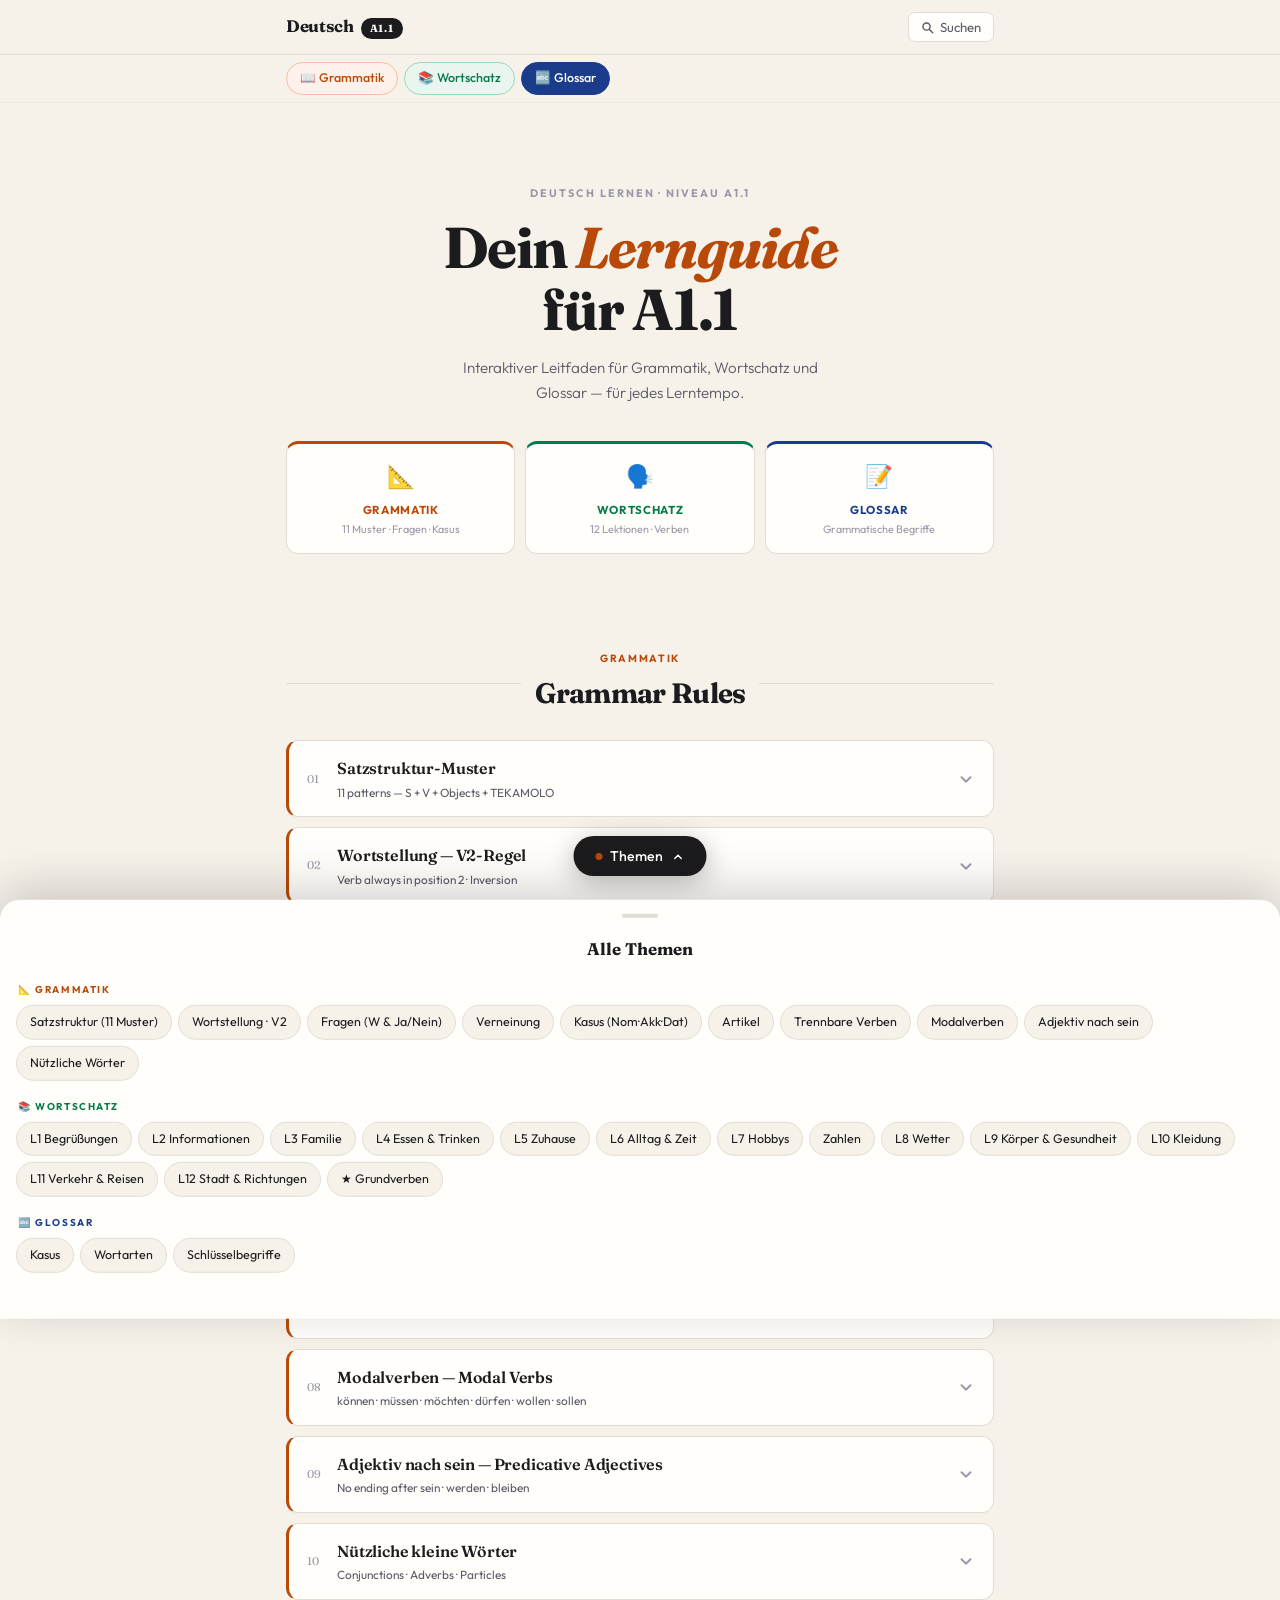
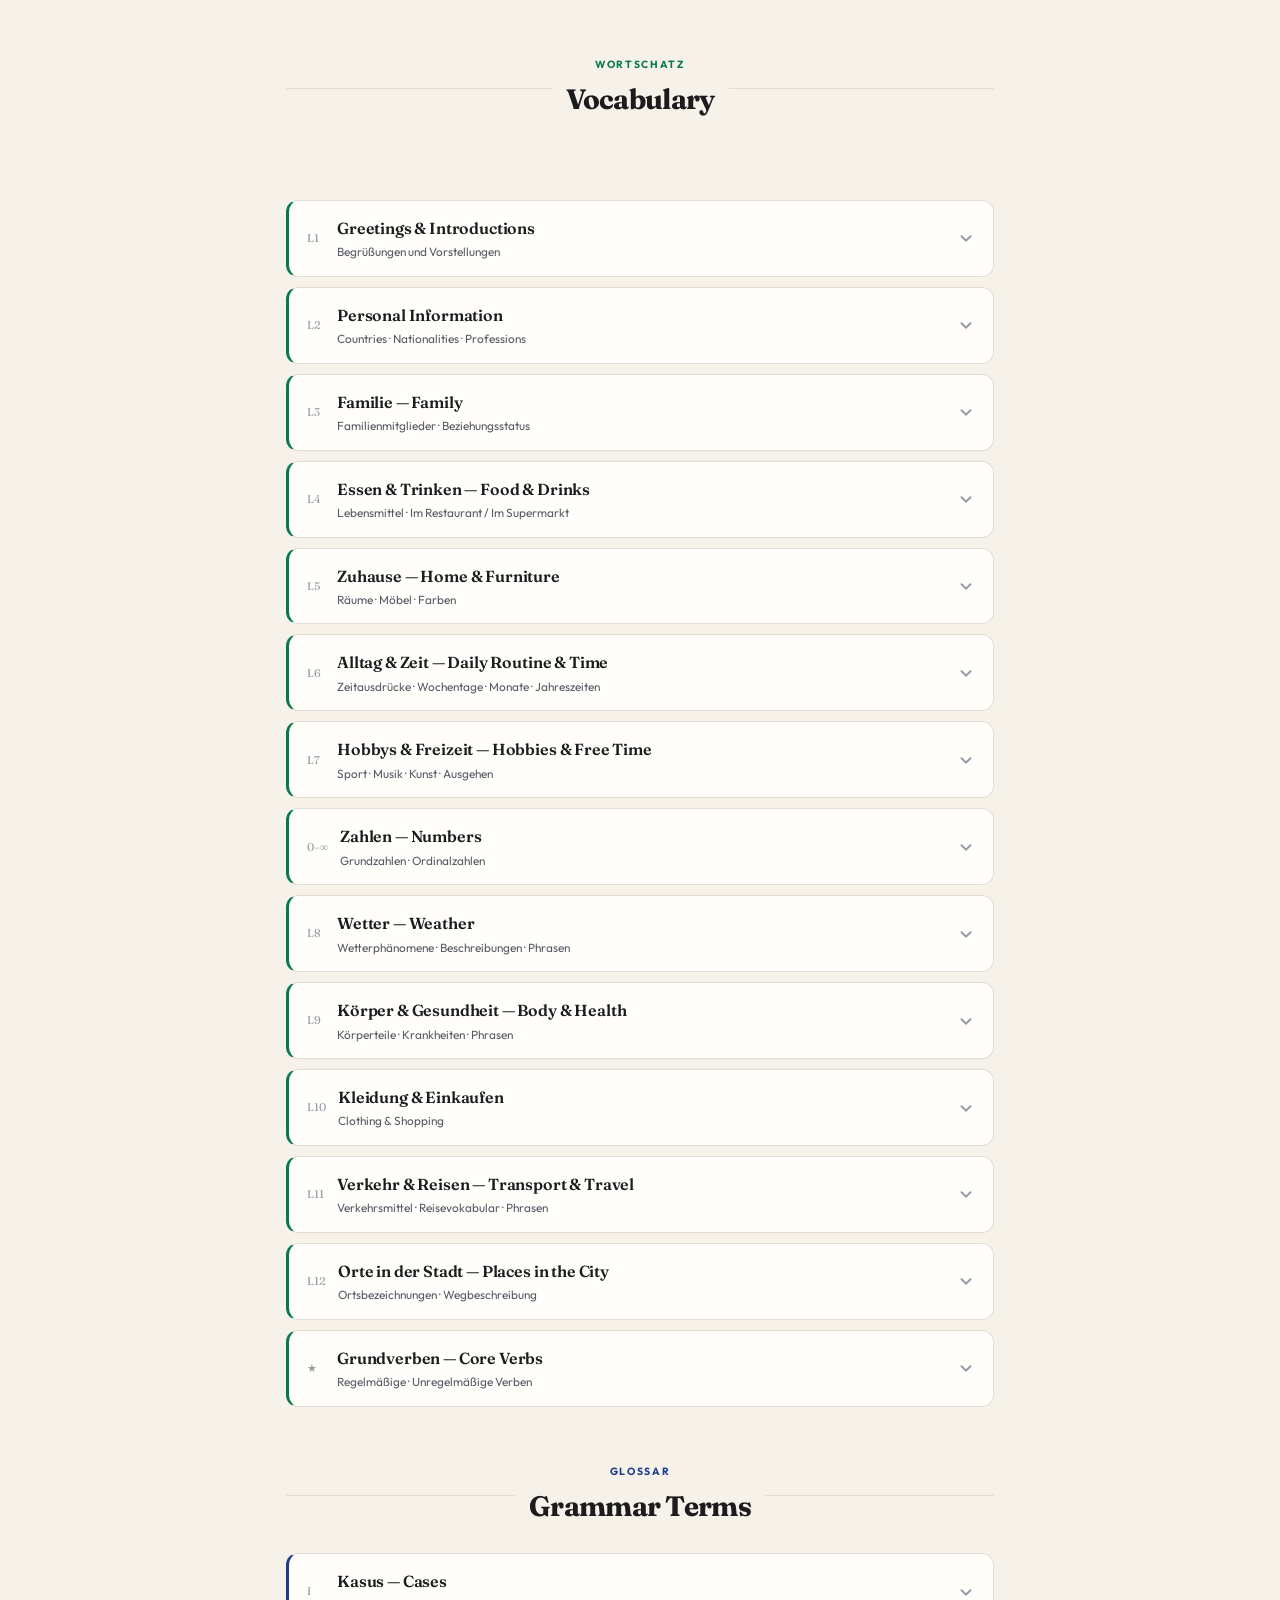
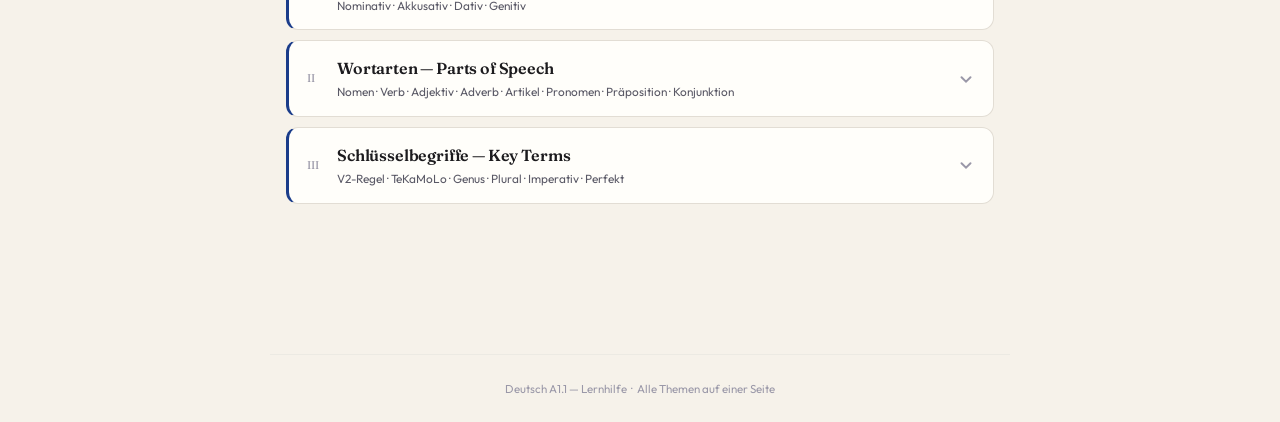
==== commit 7b08f5dc: "enhanced data and overall design prepared better data and added front-design skill to claude and red" ====
--- a/index.html
+++ b/index.html
@@ -2,1398 +2,2559 @@
 <html lang="de">
 <head>
   <meta charset="UTF-8">
-  <meta name="viewport" content="width=device-width, initial-scale=1.0, viewport-fit=cover">
-  <meta name="apple-mobile-web-app-capable" content="yes">
-  <meta name="apple-mobile-web-app-status-bar-style" content="default">
-  <title>Grammatik · A1.1</title>
+  <meta name="viewport" content="width=device-width, initial-scale=1.0">
+  <meta name="description" content="Deutsch A1.1 — Interactive learning guide covering Grammar, Vocabulary, and Glossary for beginner German learners.">
+  <title>Deutsch A1.1 — Lernhilfe</title>
+  <link rel="preconnect" href="https://fonts.googleapis.com">
+  <link rel="preconnect" href="https://fonts.gstatic.com" crossorigin>
+  <link href="https://fonts.googleapis.com/css2?family=Fraunces:ital,opsz,wght@0,9..144,300;0,9..144,400;0,9..144,600;0,9..144,700;1,9..144,400&family=Outfit:wght@300;400;500;600;700&display=swap" rel="stylesheet">
   <style>
     *, *::before, *::after { box-sizing: border-box; margin: 0; padding: 0; }
 
     :root {
-      --bg:         #F2F2F7;
-      --surface:    #FFFFFF;
-      --surface-2:  #F2F2F7;
-      --primary:    #1C1C1E;
-      --secondary:  #3C3C43;
-      --tertiary:   #8E8E93;
-      --border:     rgba(60,60,67,0.12);
-      --accent:     #007AFF;
-      --code-bg:    #F2F2F7;
-      --shadow:     0 1px 2px rgba(0,0,0,0.06), 0 4px 14px rgba(0,0,0,0.05);
-      --radius:     16px;
-      --radius-sm:  10px;
-      --font:       -apple-system, BlinkMacSystemFont, 'SF Pro Display', 'Segoe UI', system-ui, sans-serif;
-      --mono:       'SF Mono', ui-monospace, 'Fira Code', 'Courier New', monospace;
-    }
-
-    @media (prefers-color-scheme: dark) {
-      :root {
-        --bg:        #000000;
-        --surface:   #1C1C1E;
-        --surface-2: #2C2C2E;
-        --primary:   #FFFFFF;
-        --secondary: rgba(235,235,245,0.75);
-        --tertiary:  rgba(235,235,245,0.38);
-        --border:    rgba(255,255,255,0.1);
-        --code-bg:   #2C2C2E;
-        --shadow:    0 1px 3px rgba(0,0,0,0.4), 0 4px 16px rgba(0,0,0,0.25);
-      }
-    }
-
-    html {
-      font-size: 16px;
-      -webkit-text-size-adjust: 100%;
-      scroll-behavior: smooth;
-    }
+      --bg:          #F6F2EA;
+      --surface:     #FFFEFA;
+      --text:        #1C1B1E;
+      --text-2:      #5A5966;
+      --text-3:      #9A98A8;
+      --border:      #E2DDD4;
+      --border-lt:   #ECEAE3;
+
+      --g:           #B84909;
+      --g-bg:        #FEF0EA;
+      --g-bd:        #F5BFA0;
+
+      --v:           #077A4C;
+      --v-bg:        #E9F6EF;
+      --v-bd:        #96D8B9;
+
+      --gl:          #1A3C8A;
+      --gl-bg:       #EBF0FC;
+      --gl-bd:       #A8BCEE;
+
+      --note:        #7040B0;
+      --note-bg:     #F4EDFF;
+      --note-bd:     #CAA8F0;
+
+      --nav-h:       54px;
+      --sub-h:       42px;
+      --max-w:       740px;
+      --r:           12px;
+      --rs:          7px;
+    }
+
+    html { scroll-behavior: smooth; font-size: 16px; }
 
     body {
-      font-family: var(--font);
+      font-family: 'Outfit', sans-serif;
       background: var(--bg);
-      color: var(--primary);
+      color: var(--text);
+      line-height: 1.65;
       min-height: 100vh;
-      overflow-x: hidden;
-      -webkit-font-smoothing: antialiased;
-    }
-
-    /* ── TOP BAR ── */
-    .top-bar {
+    }
+
+    /* ─── PROGRESS BAR ─── */
+    #progress-bar {
+      position: fixed; top: 0; left: 0;
+      width: 0%; height: 3px;
+      background: linear-gradient(90deg, var(--g), var(--v));
+      z-index: 1000;
+      transition: width 0.08s linear;
+    }
+
+    /* ─── HEADER ─── */
+    .site-header {
+      position: sticky; top: 0; z-index: 200;
+      background: var(--bg);
+      border-bottom: 1px solid var(--border);
+    }
+    .header-inner {
+      max-width: var(--max-w);
+      margin: 0 auto;
+      padding: 0 16px;
+      height: var(--nav-h);
+      display: flex;
+      align-items: center;
+      justify-content: space-between;
+      gap: 12px;
+    }
+    .site-title {
+      font-family: 'Fraunces', serif;
+      font-size: 1.05rem;
+      font-weight: 700;
+      color: var(--text);
+      text-decoration: none;
+      letter-spacing: -0.02em;
+      white-space: nowrap;
+    }
+    .level-pill {
+      display: inline-flex;
+      align-items: center;
+      padding: 2px 9px;
+      background: var(--text);
+      color: var(--surface);
+      border-radius: 20px;
+      font-size: 0.65rem;
+      font-weight: 700;
+      letter-spacing: 0.08em;
+      text-transform: uppercase;
+      margin-left: 7px;
+      vertical-align: middle;
+    }
+    .search-trigger {
+      display: flex; align-items: center; gap: 6px;
+      background: var(--surface);
+      border: 1px solid var(--border);
+      border-radius: var(--rs);
+      padding: 6px 12px;
+      font-family: 'Outfit', sans-serif;
+      font-size: 0.82rem;
+      color: var(--text-2);
+      cursor: pointer;
+      transition: border-color 0.15s, color 0.15s;
+    }
+    .search-trigger:hover { border-color: var(--text); color: var(--text); }
+
+    /* ─── SECTION NAV (chip row) ─── */
+    .section-nav {
+      position: sticky;
+      top: var(--nav-h);
+      z-index: 199;
+      background: var(--bg);
+      border-bottom: 1px solid var(--border-lt);
+      overflow-x: auto;
+      scrollbar-width: none;
+    }
+    .section-nav::-webkit-scrollbar { display: none; }
+    .section-nav-inner {
+      max-width: var(--max-w);
+      margin: 0 auto;
+      padding: 7px 16px;
+      display: flex;
+      gap: 6px;
+    }
+    .chip {
+      display: inline-flex;
+      align-items: center;
+      gap: 4px;
+      padding: 5px 13px;
+      border-radius: 20px;
+      border: 1px solid;
+      font-size: 0.78rem;
+      font-weight: 500;
+      text-decoration: none;
+      white-space: nowrap;
+      cursor: pointer;
+      transition: all 0.18s;
+      flex-shrink: 0;
+    }
+    .chip.g  { color: var(--g);  border-color: var(--g-bd);  background: var(--g-bg); }
+    .chip.v  { color: var(--v);  border-color: var(--v-bd);  background: var(--v-bg); }
+    .chip.gl { color: var(--gl); border-color: var(--gl-bd); background: var(--gl-bg);}
+    .chip.g:hover,  .chip.g.active  { background: var(--g);  color: #fff; border-color: var(--g); }
+    .chip.v:hover,  .chip.v.active  { background: var(--v);  color: #fff; border-color: var(--v); }
+    .chip.gl:hover, .chip.gl.active { background: var(--gl); color: #fff; border-color: var(--gl);}
+
+    /* ─── MAIN ─── */
+    .main-wrap {
+      max-width: var(--max-w);
+      margin: 0 auto;
+      padding: 24px 16px 140px;
+    }
+
+    .scroll-target { scroll-margin-top: calc(var(--nav-h) + var(--sub-h) + 16px); }
+
+    /* ─── HERO ─── */
+    .hero {
+      text-align: center;
+      padding: 52px 0 40px;
+    }
+    .hero-eyebrow {
+      font-size: 0.68rem;
+      font-weight: 700;
+      letter-spacing: 0.18em;
+      text-transform: uppercase;
+      color: var(--text-3);
+      margin-bottom: 14px;
+    }
+    .hero-title {
+      font-family: 'Fraunces', serif;
+      font-size: clamp(2rem, 9vw, 3.6rem);
+      font-weight: 700;
+      line-height: 1.08;
+      letter-spacing: -0.03em;
+      color: var(--text);
+      margin-bottom: 14px;
+    }
+    .hero-title em { font-style: italic; color: var(--g); }
+    .hero-sub {
+      font-size: 0.95rem;
+      color: var(--text-2);
+      font-weight: 300;
+      max-width: 360px;
+      margin: 0 auto 36px;
+    }
+    .hero-cards {
+      display: grid;
+      grid-template-columns: repeat(3, 1fr);
+      gap: 10px;
+    }
+    .hero-card {
+      background: var(--surface);
+      border: 1px solid var(--border);
+      border-radius: var(--r);
+      padding: 14px 10px;
+      text-decoration: none;
+      cursor: pointer;
+      transition: transform 0.18s, box-shadow 0.18s;
+      display: block;
+    }
+    .hero-card:hover { transform: translateY(-3px); box-shadow: 0 6px 24px rgba(0,0,0,0.1); }
+    .hero-card.g  { border-top: 3px solid var(--g); }
+    .hero-card.v  { border-top: 3px solid var(--v); }
+    .hero-card.gl { border-top: 3px solid var(--gl);}
+    .hc-icon { font-size: 1.4rem; margin-bottom: 5px; }
+    .hc-label {
+      font-size: 0.72rem;
+      font-weight: 700;
+      text-transform: uppercase;
+      letter-spacing: 0.06em;
+    }
+    .hero-card.g  .hc-label { color: var(--g); }
+    .hero-card.v  .hc-label { color: var(--v); }
+    .hero-card.gl .hc-label { color: var(--gl);}
+    .hc-sub { font-size: 0.68rem; color: var(--text-3); margin-top: 2px; }
+
+    /* ─── SECTION HEADER ─── */
+    .sec-head {
+      display: flex;
+      align-items: center;
+      gap: 14px;
+      margin: 56px 0 24px;
+    }
+    .sec-line { flex: 1; height: 1px; background: var(--border); }
+    .sec-head-c { text-align: center; }
+    .sec-eyebrow {
+      font-size: 0.65rem;
+      font-weight: 700;
+      letter-spacing: 0.16em;
+      text-transform: uppercase;
+      margin-bottom: 3px;
+    }
+    .sec-eyebrow.g  { color: var(--g); }
+    .sec-eyebrow.v  { color: var(--v); }
+    .sec-eyebrow.gl { color: var(--gl);}
+    .sec-title {
+      font-family: 'Fraunces', serif;
+      font-size: 1.75rem;
+      font-weight: 700;
+      letter-spacing: -0.025em;
+    }
+
+    /* ─── ACCORDION CARD ─── */
+    .card {
+      background: var(--surface);
+      border: 1px solid var(--border);
+      border-radius: var(--r);
+      margin-bottom: 10px;
+      overflow: hidden;
+    }
+    .card.g  { border-left: 3px solid var(--g); }
+    .card.v  { border-left: 3px solid var(--v); }
+    .card.gl { border-left: 3px solid var(--gl);}
+
+    .card-hd {
+      display: flex;
+      align-items: center;
+      justify-content: space-between;
+      padding: 14px 18px;
+      cursor: pointer;
+      user-select: none;
+      gap: 12px;
+      transition: background 0.15s;
+    }
+    .card-hd:hover { background: rgba(0,0,0,0.018); }
+
+    .card-hd-left {
+      display: flex;
+      align-items: center;
+      gap: 12px;
+    }
+    .card-num {
+      font-family: 'Fraunces', serif;
+      font-size: 0.7rem;
+      font-weight: 400;
+      color: var(--text-3);
+      min-width: 18px;
+    }
+    .card-title {
+      font-family: 'Fraunces', serif;
+      font-size: 1rem;
+      font-weight: 600;
+      letter-spacing: -0.01em;
+    }
+    .card-sub {
+      font-size: 0.74rem;
+      color: var(--text-2);
+      margin-top: 1px;
+    }
+
+    .card-chev {
+      flex-shrink: 0;
+      color: var(--text-3);
+      transition: transform 0.25s cubic-bezier(0.4,0,0.2,1);
+    }
+    .card.open .card-chev { transform: rotate(180deg); }
+
+    .card-bd {
+      max-height: 0;
+      overflow: hidden;
+      transition: max-height 0.38s cubic-bezier(0.4,0,0.2,1);
+    }
+    .card.open .card-bd { max-height: 9999px; }
+
+    .card-bd-in {
+      padding: 2px 18px 18px;
+      border-top: 1px solid var(--border-lt);
+    }
+
+    /* Sub-accordion (patterns) */
+    .sub-card {
+      border: 1px solid var(--border-lt);
+      border-radius: var(--rs);
+      margin: 8px 0;
+      overflow: hidden;
+    }
+    .sub-hd {
+      display: flex;
+      align-items: center;
+      justify-content: space-between;
+      padding: 10px 14px;
+      cursor: pointer;
+      user-select: none;
+      background: var(--bg);
+      gap: 10px;
+      transition: background 0.15s;
+    }
+    .sub-hd:hover { background: #eeead8; }
+    .sub-title {
+      font-size: 0.85rem;
+      font-weight: 600;
+    }
+    .sub-chev {
+      color: var(--text-3);
+      font-size: 0.7rem;
+      transition: transform 0.2s;
+    }
+    .sub-card.open .sub-chev { transform: rotate(180deg); }
+    .sub-bd {
+      max-height: 0;
+      overflow: hidden;
+      transition: max-height 0.3s cubic-bezier(0.4,0,0.2,1);
+    }
+    .sub-card.open .sub-bd { max-height: 4000px; }
+    .sub-bd-in { padding: 4px 14px 14px; }
+
+    /* ─── FORMULA DISPLAY ─── */
+    .formula {
+      font-family: 'Fraunces', serif;
+      font-size: 0.92rem;
+      font-weight: 600;
+      background: var(--bg);
+      border: 1px solid var(--border);
+      border-radius: var(--rs);
+      padding: 9px 13px;
+      margin: 10px 0 6px;
+      line-height: 1.8;
+      letter-spacing: -0.01em;
+    }
+    .f-s  { color: #1A3C8A; }
+    .f-v  { color: var(--g); }
+    .f-d  { color: #7040B0; }
+    .f-a  { color: #A0295A; }
+    .f-t  { color: #077A4C; }
+
+    /* ─── TABLES ─── */
+    .t-wrap {
+      overflow-x: auto;
+      -webkit-overflow-scrolling: touch;
+      margin: 10px 0;
+      border-radius: var(--rs);
+      scrollbar-width: thin;
+      scrollbar-color: var(--border) transparent;
+    }
+    table {
+      width: 100%;
+      border-collapse: collapse;
+      font-size: 0.845rem;
+      min-width: 260px;
+    }
+    thead th {
+      background: var(--bg);
+      text-align: left;
+      padding: 7px 11px;
+      font-size: 0.65rem;
+      font-weight: 700;
+      letter-spacing: 0.07em;
+      text-transform: uppercase;
+      color: var(--text-2);
+      border-bottom: 2px solid var(--border);
+      white-space: nowrap;
+    }
+    tbody tr {
+      border-bottom: 1px solid var(--border-lt);
+      transition: background 0.1s;
+    }
+    tbody tr:last-child { border-bottom: none; }
+    tbody tr:hover { background: rgba(0,0,0,0.02); }
+    td {
+      padding: 8px 11px;
+      vertical-align: top;
+    }
+    td:first-child { font-weight: 500; }
+
+    /* Article color tags */
+    .art {
+      display: inline-block;
+      padding: 1px 6px;
+      border-radius: 4px;
+      font-size: 0.63rem;
+      font-weight: 700;
+      letter-spacing: 0.04em;
+      margin-right: 3px;
+    }
+    .art.der { color: #1A3C8A; background: var(--gl-bg); border: 1px solid var(--gl-bd); }
+    .art.die { color: #A0295A; background: #FFF0F5; border: 1px solid #F0AACB; }
+    .art.das { color: #077A4C; background: var(--v-bg); border: 1px solid var(--v-bd); }
+
+    /* ─── CALLOUT BOXES ─── */
+    .note {
+      background: var(--note-bg);
+      border: 1px solid var(--note-bd);
+      border-left: 3px solid var(--note);
+      border-radius: var(--rs);
+      padding: 12px 14px;
+      font-size: 0.845rem;
+      margin: 12px 0;
+    }
+    .note strong { color: var(--note); }
+
+    .tip {
+      background: var(--v-bg);
+      border: 1px solid var(--v-bd);
+      border-left: 3px solid var(--v);
+      border-radius: var(--rs);
+      padding: 12px 14px;
+      font-size: 0.845rem;
+      margin: 12px 0;
+    }
+    .tip strong { color: var(--v); }
+
+    .rule {
+      background: var(--g-bg);
+      border: 1px solid var(--g-bd);
+      border-left: 3px solid var(--g);
+      border-radius: var(--rs);
+      padding: 12px 14px;
+      font-size: 0.845rem;
+      margin: 12px 0;
+    }
+    .rule strong { color: var(--g); }
+
+    /* ─── VOCAB INLINE SEARCH ─── */
+    .vsearch-wrap {
+      position: relative;
+      margin-bottom: 16px;
+    }
+    .vsearch-icon {
+      position: absolute;
+      left: 12px; top: 50%;
+      transform: translateY(-50%);
+      color: var(--text-3);
+      font-size: 0.85rem;
+      pointer-events: none;
+    }
+    #vsearch {
+      width: 100%;
+      padding: 9px 12px 9px 34px;
+      background: var(--surface);
+      border: 1px solid var(--border);
+      border-radius: var(--rs);
+      font-family: 'Outfit', sans-serif;
+      font-size: 0.875rem;
+      color: var(--text);
+      outline: none;
+      transition: border-color 0.15s;
+    }
+    #vsearch:focus { border-color: var(--v); }
+    #vsearch::placeholder { color: var(--text-3); }
+
+    .search-count {
+      font-size: 0.72rem;
+      color: var(--text-3);
+      text-align: right;
+      margin-top: 4px;
+    }
+
+    tr.v-hidden { display: none !important; }
+
+    /* ─── GLOBAL SEARCH OVERLAY ─── */
+    .overlay-bg {
+      position: fixed; inset: 0;
+      background: rgba(20,18,28,0.65);
+      z-index: 500;
+      opacity: 0;
+      pointer-events: none;
+      transition: opacity 0.2s;
+      backdrop-filter: blur(4px);
+    }
+    .overlay-bg.open { opacity: 1; pointer-events: all; }
+
+    .search-modal {
       position: fixed;
-      top: 0; left: 0; right: 0;
-      z-index: 100;
-      background: rgba(242,242,247,0.9);
-      -webkit-backdrop-filter: blur(24px) saturate(180%);
-      backdrop-filter: blur(24px) saturate(180%);
-      border-bottom: 1px solid var(--border);
-      padding-top: env(safe-area-inset-top, 0px);
-    }
-
-    @media (prefers-color-scheme: dark) {
-      .top-bar { background: rgba(0,0,0,0.9); }
-    }
-
-    .progress-track {
-      height: 2px;
-      background: transparent;
-    }
-
-    .progress-fill {
-      height: 100%;
-      background: linear-gradient(90deg, var(--accent) 0%, #5AC8FA 100%);
-      width: 0%;
-      transition: width 0.08s linear;
-    }
-
-    .top-bar-inner {
+      top: 72px; left: 50%;
+      transform: translateX(-50%);
+      width: min(92%, 540px);
+      background: var(--surface);
+      border-radius: 16px;
+      box-shadow: 0 24px 64px rgba(0,0,0,0.28);
+      z-index: 600;
+      overflow: hidden;
+      opacity: 0;
+      transform: translateX(-50%) translateY(-8px);
+      pointer-events: none;
+      transition: opacity 0.2s, transform 0.2s;
+    }
+    .search-modal.open {
+      opacity: 1;
+      transform: translateX(-50%) translateY(0);
+      pointer-events: all;
+    }
+    .sm-input-row {
       display: flex;
       align-items: center;
       gap: 10px;
-      padding: 12px 16px 13px;
-    }
-
-    .badge-level {
-      font-size: 11px;
+      padding: 14px 16px;
+      border-bottom: 1px solid var(--border-lt);
+    }
+    .sm-input-row svg { color: var(--text-3); flex-shrink: 0; }
+    #gsearch {
+      flex: 1;
+      border: none;
+      background: none;
+      font-family: 'Outfit', sans-serif;
+      font-size: 1rem;
+      color: var(--text);
+      outline: none;
+    }
+    #gsearch::placeholder { color: var(--text-3); }
+    .sm-close {
+      background: var(--bg);
+      border: 1px solid var(--border);
+      border-radius: 6px;
+      padding: 3px 8px;
+      font-size: 0.75rem;
+      color: var(--text-2);
+      cursor: pointer;
+    }
+    .sm-results {
+      max-height: 55vh;
+      overflow-y: auto;
+    }
+    .sm-item {
+      padding: 10px 16px;
+      border-bottom: 1px solid var(--border-lt);
+      cursor: pointer;
+      transition: background 0.12s;
+      display: flex;
+      align-items: center;
+      gap: 10px;
+    }
+    .sm-item:hover { background: var(--bg); }
+    .sm-item-text { flex: 1; }
+    .sm-de { font-weight: 500; font-size: 0.88rem; }
+    .sm-en { font-size: 0.78rem; color: var(--text-2); margin-top: 1px; }
+    .sm-tag {
+      font-size: 0.62rem;
       font-weight: 700;
-      letter-spacing: 0.06em;
-      color: var(--accent);
-      background: rgba(0,122,255,0.1);
-      padding: 3px 9px;
+      letter-spacing: 0.07em;
+      text-transform: uppercase;
+      padding: 2px 7px;
       border-radius: 20px;
       flex-shrink: 0;
-      white-space: nowrap;
-    }
-
-    .header-title {
-      font-size: 15px;
-      font-weight: 600;
-      color: var(--primary);
-      flex: 1;
-      overflow: hidden;
-      text-overflow: ellipsis;
-      white-space: nowrap;
-      transition: opacity 0.2s;
-    }
-
-    .menu-btn {
-      width: 32px; height: 32px;
-      border-radius: 50%;
-      background: var(--surface-2);
-      border: none;
-      cursor: pointer;
-      display: flex; align-items: center; justify-content: center;
-      flex-shrink: 0;
-      color: var(--accent);
-      -webkit-tap-highlight-color: transparent;
-      transition: transform 0.15s;
-    }
-
-    .menu-btn:active { transform: scale(0.9); }
-
-    /* ── CONTENT ── */
-    .content {
-      padding-top: calc(env(safe-area-inset-top, 0px) + 60px);
-      padding-bottom: calc(env(safe-area-inset-bottom, 0px) + 96px);
-    }
-
-    .topic-card {
-      scroll-margin-top: 72px;
-    }
-
-    /* ── HERO ── */
-    .hero {
-      padding: 24px 16px 8px;
-    }
-
-    .hero-tag {
-      font-size: 12px;
-      font-weight: 600;
-      letter-spacing: 0.08em;
-      text-transform: uppercase;
-      color: var(--tertiary);
-      margin-bottom: 6px;
-    }
-
-    .hero-title {
-      font-size: 32px;
-      font-weight: 800;
-      letter-spacing: -0.6px;
-      line-height: 1.15;
-      margin-bottom: 8px;
-    }
-
-    .hero-subtitle {
-      font-size: 15px;
-      color: var(--secondary);
-      line-height: 1.6;
-      max-width: 320px;
-    }
-
-    /* ── SECTION PILLS ── */
-    .pills-row {
-      display: flex;
-      gap: 8px;
-      padding: 16px 16px 12px;
-      overflow-x: auto;
-      scrollbar-width: none;
-      -ms-overflow-style: none;
-      -webkit-overflow-scrolling: touch;
-    }
-
-    .pills-row::-webkit-scrollbar { display: none; }
-
-    .pill {
-      flex-shrink: 0;
-      padding: 7px 14px;
-      border-radius: 20px;
-      font-size: 13px;
-      font-weight: 500;
-      border: none;
-      cursor: pointer;
-      -webkit-tap-highlight-color: transparent;
-      background: var(--surface);
-      color: var(--secondary);
-      transition: background 0.2s, color 0.2s, transform 0.1s;
-    }
-
-    .pill:active { transform: scale(0.95); }
-
-    /* ── CARDS ── */
-    .topic-card {
-      margin: 0 12px 14px;
-      background: var(--surface);
-      border-radius: var(--radius);
-      overflow: hidden;
-      box-shadow: var(--shadow);
-    }
-
-    .card-header {
-      display: flex;
-      align-items: flex-start;
-      gap: 12px;
-      padding: 16px 16px 0;
-    }
-
-    .sec-num {
-      width: 34px; height: 34px;
-      border-radius: 10px;
-      display: flex; align-items: center; justify-content: center;
-      font-size: 15px;
-      font-weight: 700;
-      color: white;
-      flex-shrink: 0;
-      margin-top: 1px;
-    }
-
-    .card-titles { flex: 1; }
-
-    .card-de {
-      font-size: 18px;
-      font-weight: 700;
-      letter-spacing: -0.3px;
-      line-height: 1.25;
-    }
-
-    .card-en {
-      font-size: 13px;
-      color: var(--tertiary);
-      margin-top: 2px;
-    }
-
-    .card-body {
-      padding: 14px 16px 18px;
-    }
-
-    /* ── TYPOGRAPHY ── */
-    p {
-      font-size: 15px;
-      line-height: 1.65;
-      color: var(--secondary);
-    }
-
-    p + p { margin-top: 10px; }
-
-    strong { color: var(--primary); font-weight: 600; }
-
-    em { font-style: italic; }
-
-    code {
-      font-family: var(--mono);
-      font-size: 13px;
-      background: var(--code-bg);
-      color: var(--primary);
-      padding: 2px 5px;
-      border-radius: 5px;
-    }
-
-    /* ── CODE BLOCK ── */
-    .code-block {
-      background: var(--code-bg);
-      border-radius: var(--radius-sm);
-      padding: 12px 14px;
-      font-family: var(--mono);
-      font-size: 12.5px;
-      color: var(--secondary);
-      overflow-x: auto;
-      margin: 10px 0;
-      white-space: pre;
-      line-height: 1.6;
-    }
-
-    /* ── LABEL ── */
-    .label {
-      font-size: 11px;
-      font-weight: 700;
-      letter-spacing: 0.08em;
-      text-transform: uppercase;
-      color: var(--tertiary);
-      margin-bottom: 8px;
-    }
-
-    .mt-8  { margin-top: 8px; }
-    .mt-12 { margin-top: 12px; }
-    .mt-14 { margin-top: 14px; }
-    .mt-16 { margin-top: 16px; }
-
-    /* ── EXAMPLES ── */
-    .examples {
-      display: flex;
-      flex-direction: column;
-      gap: 7px;
-    }
-
-    .ex {
-      background: var(--code-bg);
-      border-radius: var(--radius-sm);
-      padding: 11px 13px;
-      border-left: 3px solid var(--sec-color, var(--accent));
-    }
-
-    .ex-de {
-      font-size: 15px;
-      font-weight: 500;
-      color: var(--primary);
-      font-family: var(--mono);
-      line-height: 1.5;
-    }
-
-    .ex-en {
-      font-size: 13px;
-      color: var(--tertiary);
-      margin-top: 3px;
-      line-height: 1.4;
-    }
-
-    /* ── TABLES ── */
-    .tbl-wrap {
-      overflow-x: auto;
-      border-radius: var(--radius-sm);
-      border: 1px solid var(--border);
-      -webkit-overflow-scrolling: touch;
-      margin: 10px 0;
-    }
-
-    table {
-      width: 100%;
-      border-collapse: collapse;
-      font-size: 13.5px;
-      white-space: nowrap;
-    }
-
-    th {
-      background: var(--code-bg);
-      font-weight: 600;
-      font-size: 11px;
-      letter-spacing: 0.06em;
-      text-transform: uppercase;
-      color: var(--tertiary);
-      padding: 9px 12px;
-      text-align: left;
-      border-bottom: 1px solid var(--border);
-    }
-
-    td {
-      padding: 10px 12px;
-      color: var(--secondary);
-      border-bottom: 1px solid var(--border);
-      vertical-align: middle;
-    }
-
-    tr:last-child td { border-bottom: none; }
-
-    .highlight-cell {
-      font-weight: 700;
-    }
-
-    /* ── BLOCKQUOTE ── */
-    .bq {
-      margin: 10px 0;
-      padding: 12px 13px;
-      background: rgba(0,122,255,0.07);
-      border-radius: var(--radius-sm);
-      border-left: 3px solid var(--accent);
-      font-size: 14px;
-      color: var(--secondary);
-      line-height: 1.6;
-    }
-
-    /* ── RULE BOX ── */
-    .rule-box {
-      margin: 10px 0;
-      padding: 12px 13px;
-      background: rgba(255,159,10,0.08);
-      border-radius: var(--radius-sm);
-      border-left: 3px solid #FF9F0A;
-      font-size: 14px;
-      color: var(--secondary);
-      line-height: 1.6;
-    }
-
-    .rule-label {
-      font-size: 10px;
-      font-weight: 700;
-      letter-spacing: 0.1em;
-      text-transform: uppercase;
-      color: #FF9F0A;
-      margin-bottom: 4px;
-    }
-
-    /* ── SUBSECTION ── */
-    .sub {
-      margin-top: 18px;
-    }
-
-    .sub-title {
-      font-size: 14px;
-      font-weight: 600;
-      color: var(--primary);
-      margin-bottom: 10px;
-      display: flex;
-      align-items: center;
-      gap: 7px;
-    }
-
-    .sub-dot {
-      width: 6px; height: 6px;
-      border-radius: 50%;
-      flex-shrink: 0;
-    }
-
-    /* ── TEKAMOLO ── */
-    .teka-flow {
-      display: flex;
-      align-items: center;
-      gap: 5px;
-      margin: 14px 0;
-    }
-
-    .teka-pill {
-      flex: 1;
-      padding: 10px 4px;
-      border-radius: 12px;
+    }
+    .sm-tag.g  { color: var(--g);  background: var(--g-bg); }
+    .sm-tag.v  { color: var(--v);  background: var(--v-bg); }
+    .sm-tag.gl { color: var(--gl); background: var(--gl-bg);}
+    .sm-empty {
+      padding: 32px;
       text-align: center;
-    }
-
-    .teka-letter {
-      font-size: 20px;
-      font-weight: 800;
-      line-height: 1;
-      letter-spacing: -0.5px;
-    }
-
-    .teka-word {
-      font-size: 9px;
-      font-weight: 700;
-      letter-spacing: 0.04em;
-      text-transform: uppercase;
-      opacity: 0.7;
-      margin-top: 3px;
-    }
-
-    .teka-q {
-      font-size: 10px;
-      opacity: 0.55;
-      margin-top: 2px;
-    }
-
-    .teka-arr {
-      font-size: 16px;
-      color: var(--tertiary);
-      flex-shrink: 0;
-      font-weight: 300;
-    }
-
-    /* ── CHECKLIST ── */
-    .checklist {
-      display: flex;
-      flex-direction: column;
-      gap: 8px;
-    }
-
-    .check-item {
-      display: flex;
-      align-items: center;
-      gap: 12px;
-      padding: 13px 14px;
-      background: var(--code-bg);
-      border-radius: var(--radius-sm);
-      cursor: pointer;
-      -webkit-tap-highlight-color: transparent;
-      user-select: none;
-      transition: opacity 0.25s;
-    }
-
-    .check-item.done { opacity: 0.45; }
-
-    .check-circle {
-      width: 24px; height: 24px;
-      border-radius: 50%;
-      border: 2px solid var(--border);
-      background: var(--surface);
-      display: flex; align-items: center; justify-content: center;
-      flex-shrink: 0;
-      transition: background 0.2s, border-color 0.2s;
-    }
-
-    .check-item.done .check-circle {
-      background: #30D158;
-      border-color: #30D158;
-    }
-
-    .check-icon {
-      opacity: 0;
-      transition: opacity 0.2s;
-    }
-
-    .check-item.done .check-icon { opacity: 1; }
-
-    .check-text {
-      font-size: 14px;
-      color: var(--secondary);
-      line-height: 1.5;
-      flex: 1;
-      transition: text-decoration 0.2s;
-    }
-
-    .check-item.done .check-text {
-      text-decoration: line-through;
-      color: var(--tertiary);
-    }
-
-    /* ── FAB ── */
+      color: var(--text-2);
+      font-size: 0.875rem;
+    }
+
+    /* ─── FAB (Floating Button) ─── */
+    .fab-wrap {
+      position: fixed;
+      bottom: 24px; left: 50%;
+      transform: translateX(-50%);
+      z-index: 300;
+    }
     .fab {
-      position: fixed;
-      bottom: calc(env(safe-area-inset-bottom, 20px) + 20px);
-      right: 16px;
-      z-index: 150;
-      background: var(--accent);
-      color: white;
-      border: none;
-      border-radius: 28px;
-      padding: 13px 18px;
-      font-size: 14px;
-      font-weight: 600;
-      font-family: var(--font);
       display: flex;
       align-items: center;
       gap: 8px;
-      box-shadow: 0 4px 20px rgba(0,122,255,0.4);
+      background: var(--text);
+      color: var(--surface);
+      border: none;
+      border-radius: 50px;
+      padding: 11px 22px;
+      font-family: 'Outfit', sans-serif;
+      font-size: 0.88rem;
+      font-weight: 500;
       cursor: pointer;
-      -webkit-tap-highlight-color: transparent;
-      transition: transform 0.15s, box-shadow 0.15s;
-    }
-
-    .fab:active {
-      transform: scale(0.94);
-      box-shadow: 0 2px 10px rgba(0,122,255,0.3);
-    }
-
-    /* ── OVERLAY ── */
-    .overlay {
-      position: fixed;
-      inset: 0;
-      background: rgba(0,0,0,0.45);
-      z-index: 200;
+      box-shadow: 0 6px 28px rgba(0,0,0,0.28);
+      transition: transform 0.18s, box-shadow 0.18s;
+    }
+    .fab:hover { transform: translateY(-2px) translateX(-50%); box-shadow: 0 10px 36px rgba(0,0,0,0.32); }
+    .fab:hover { transform: translateY(-2px); }
+    .fab-dot { width: 7px; height: 7px; border-radius: 50%; background: var(--g); }
+
+    /* ─── DRAWER ─── */
+    .drawer-bg {
+      position: fixed; inset: 0;
+      background: rgba(20,18,28,0.55);
+      z-index: 350;
       opacity: 0;
       pointer-events: none;
-      transition: opacity 0.28s;
-    }
-
-    .overlay.open {
-      opacity: 1;
-      pointer-events: all;
-    }
-
-    /* ── BOTTOM SHEET ── */
-    .sheet {
+      transition: opacity 0.25s;
+      backdrop-filter: blur(2px);
+    }
+    .drawer-bg.open { opacity: 1; pointer-events: all; }
+
+    .drawer {
       position: fixed;
       bottom: 0; left: 0; right: 0;
-      z-index: 201;
+      z-index: 400;
       background: var(--surface);
       border-radius: 20px 20px 0 0;
-      padding-bottom: env(safe-area-inset-bottom, 0px);
+      padding: 14px 16px calc(28px + env(safe-area-inset-bottom));
+      max-height: 82vh;
+      overflow-y: auto;
       transform: translateY(100%);
-      transition: transform 0.32s cubic-bezier(0.32, 0.72, 0, 1);
-      max-height: 78vh;
-      overflow-y: auto;
-      -webkit-overflow-scrolling: touch;
-    }
-
-    .sheet.open { transform: translateY(0); }
-
-    .sheet-handle {
-      width: 38px; height: 4px;
+      transition: transform 0.3s cubic-bezier(0.4,0,0.2,1);
+      box-shadow: 0 -10px 48px rgba(0,0,0,0.18);
+    }
+    .drawer.open { transform: translateY(0); }
+
+    .drawer-handle {
+      width: 36px; height: 4px;
+      border-radius: 2px;
       background: var(--border);
-      border-radius: 2px;
-      margin: 10px auto 6px;
-    }
-
-    .sheet-head {
-      font-size: 12px;
+      margin: 0 auto 18px;
+    }
+    .drawer-title {
+      font-family: 'Fraunces', serif;
+      font-size: 1.05rem;
       font-weight: 700;
-      letter-spacing: 0.07em;
+      text-align: center;
+      margin-bottom: 18px;
+    }
+    .drawer-sec { margin-bottom: 18px; }
+    .drawer-sec-label {
+      font-size: 0.62rem;
+      font-weight: 700;
+      letter-spacing: 0.16em;
       text-transform: uppercase;
-      color: var(--tertiary);
-      padding: 4px 16px 12px;
-    }
-
-    .sheet-item {
+      padding: 0 2px;
+      margin-bottom: 7px;
+      display: block;
+    }
+    .drawer-sec-label.g  { color: var(--g); }
+    .drawer-sec-label.v  { color: var(--v); }
+    .drawer-sec-label.gl { color: var(--gl);}
+    .drawer-links {
       display: flex;
-      align-items: center;
-      gap: 13px;
-      padding: 13px 16px;
-      border-top: 1px solid var(--border);
+      flex-wrap: wrap;
+      gap: 6px;
+    }
+    .dl {
+      display: inline-block;
+      padding: 6px 13px;
+      border-radius: 20px;
+      border: 1px solid var(--border);
+      font-size: 0.78rem;
+      font-weight: 400;
+      text-decoration: none;
+      color: var(--text);
+      background: var(--bg);
       cursor: pointer;
-      -webkit-tap-highlight-color: transparent;
-      text-decoration: none;
-      color: inherit;
-      transition: background 0.15s;
-    }
-
-    .sheet-item:active { background: var(--code-bg); }
-
-    .sheet-num {
-      width: 32px; height: 32px;
-      border-radius: 9px;
-      display: flex; align-items: center; justify-content: center;
-      font-size: 14px;
-      font-weight: 700;
-      color: white;
-      flex-shrink: 0;
-    }
-
-    .sheet-info { flex: 1; }
-
-    .sheet-de {
-      font-size: 15px;
-      font-weight: 500;
-      color: var(--primary);
-    }
-
-    .sheet-en {
-      font-size: 12px;
-      color: var(--tertiary);
-      margin-top: 1px;
-    }
-
-    .sheet-chev {
-      color: var(--tertiary);
-      font-size: 16px;
-      font-weight: 300;
-    }
-
-    /* ── SECTION COLOR TOKENS (set via inline style on card) ── */
-    /* Used by children via var(--sec-color) */
+      transition: all 0.14s;
+    }
+    .dl:hover { background: var(--text); color: var(--surface); border-color: var(--text); }
+
+    /* ─── TYPOGRAPHY ─── */
+    h3 {
+      font-family: 'Fraunces', serif;
+      font-size: 0.95rem;
+      font-weight: 600;
+      margin: 16px 0 7px;
+      letter-spacing: -0.01em;
+    }
+    h3:first-child { margin-top: 12px; }
+    p { font-size: 0.845rem; color: var(--text-2); margin: 6px 0; }
+    strong { font-weight: 600; color: var(--text); }
+    em { font-style: italic; }
+    code {
+      font-family: 'Courier New', monospace;
+      font-size: 0.84em;
+      background: var(--bg);
+      padding: 1px 5px;
+      border-radius: 3px;
+      border: 1px solid var(--border);
+    }
+
+    /* ─── FOOTER ─── */
+    .site-footer {
+      max-width: var(--max-w);
+      margin: 0 auto;
+      padding: 24px 16px;
+      text-align: center;
+      color: var(--text-3);
+      font-size: 0.72rem;
+      border-top: 1px solid var(--border-lt);
+    }
+
+    /* ─── REVEAL ANIMATION ─── */
+    .reveal {
+      opacity: 0;
+      transform: translateY(14px);
+      transition: opacity 0.5s ease, transform 0.5s ease;
+    }
+    .reveal.vis { opacity: 1; transform: translateY(0); }
+
+    /* ─── RESPONSIVE ─── */
+    @media (max-width: 480px) {
+      .card-hd { padding: 12px 14px; }
+      .card-bd-in { padding: 2px 14px 14px; }
+      .hero-title { font-size: 2.2rem; }
+    }
   </style>
 </head>
 <body>
 
-<!-- ═══ TOP BAR ═══ -->
-<header class="top-bar">
-  <div class="progress-track">
-    <div class="progress-fill" id="pFill"></div>
-  </div>
-  <div class="top-bar-inner">
-    <span class="badge-level">A1.1</span>
-    <h1 class="header-title" id="hTitle">Grammatik</h1>
-    <button class="menu-btn" id="menuBtn" aria-label="Sections">
-      <svg width="17" height="13" viewBox="0 0 17 13" fill="none">
-        <rect width="17" height="2" rx="1" fill="currentColor"/>
-        <rect y="5.5" width="13" height="2" rx="1" fill="currentColor"/>
-        <rect y="11" width="9" height="2" rx="1" fill="currentColor"/>
-      </svg>
+<!-- Progress Bar -->
+<div id="progress-bar"></div>
+
+<!-- Header -->
+<header class="site-header">
+  <div class="header-inner">
+    <a href="#overview" class="site-title">Deutsch<span class="level-pill">A1.1</span></a>
+    <button class="search-trigger" onclick="openSearch()">
+      <svg width="13" height="13" viewBox="0 0 20 20" fill="none" stroke="currentColor" stroke-width="2.2" stroke-linecap="round"><circle cx="8.5" cy="8.5" r="5.5"/><line x1="13" y1="13" x2="18" y2="18"/></svg>
+      Suchen
     </button>
   </div>
 </header>
 
-<!-- ═══ MAIN ═══ -->
-<main class="content">
-
-  <!-- HERO -->
-  <div class="hero" id="hero">
-    <p class="hero-tag">A1.1 · German Grammar</p>
-    <h2 class="hero-title">Grammatik</h2>
-    <p class="hero-subtitle">9 essential rules for building correct German sentences.</p>
+<!-- Section Nav -->
+<nav class="section-nav">
+  <div class="section-nav-inner">
+    <a href="#grammar"    class="chip g"  data-sec="grammar">📖 Grammatik</a>
+    <a href="#vocabulary" class="chip v"  data-sec="vocabulary">📚 Wortschatz</a>
+    <a href="#glossary"   class="chip gl" data-sec="glossary">🔤 Glossar</a>
   </div>
-
-  <!-- PILLS -->
-  <div class="pills-row" id="pillsRow">
-    <button class="pill" data-sec="s1" onclick="jumpTo('s1')">Satzbau</button>
-    <button class="pill" data-sec="s2" onclick="jumpTo('s2')">V2-Regel</button>
-    <button class="pill" data-sec="s3" onclick="jumpTo('s3')">Fragesätze</button>
-    <button class="pill" data-sec="s4" onclick="jumpTo('s4')">Verneinung</button>
-    <button class="pill" data-sec="s5" onclick="jumpTo('s5')">TeKaMoLo</button>
-    <button class="pill" data-sec="s6" onclick="jumpTo('s6')">Nebensätze</button>
-    <button class="pill" data-sec="s7" onclick="jumpTo('s7')">Satztypen</button>
-    <button class="pill" data-sec="s8" onclick="jumpTo('s8')">Imperativ</button>
-    <button class="pill" data-sec="s9" onclick="jumpTo('s9')">Checkliste</button>
+</nav>
+
+<!-- Main -->
+<div class="main-wrap">
+
+  <!-- ═══════════════ HERO ═══════════════ -->
+  <section id="overview" class="hero scroll-target">
+    <p class="hero-eyebrow">Deutsch lernen · Niveau A1.1</p>
+    <h1 class="hero-title">Dein <em>Lernguide</em><br>für A1.1</h1>
+    <p class="hero-sub">Interaktiver Leitfaden für Grammatik, Wortschatz und Glossar — für jedes Lerntempo.</p>
+    <div class="hero-cards">
+      <a href="#grammar" class="hero-card g reveal">
+        <div class="hc-icon">📐</div>
+        <div class="hc-label">Grammatik</div>
+        <div class="hc-sub">11 Muster · Fragen · Kasus</div>
+      </a>
+      <a href="#vocabulary" class="hero-card v reveal" style="transition-delay:0.08s">
+        <div class="hc-icon">🗣️</div>
+        <div class="hc-label">Wortschatz</div>
+        <div class="hc-sub">12 Lektionen · Verben</div>
+      </a>
+      <a href="#glossary" class="hero-card gl reveal" style="transition-delay:0.16s">
+        <div class="hc-icon">📝</div>
+        <div class="hc-label">Glossar</div>
+        <div class="hc-sub">Grammatische Begriffe</div>
+      </a>
+    </div>
+  </section>
+
+  <!-- ═══════════════ GRAMMAR ═══════════════ -->
+  <section id="grammar" class="scroll-target">
+    <div class="sec-head reveal">
+      <div class="sec-line"></div>
+      <div class="sec-head-c">
+        <div class="sec-eyebrow g">Grammatik</div>
+        <div class="sec-title">Grammar Rules</div>
+      </div>
+      <div class="sec-line"></div>
+    </div>
+
+    <!-- Card G1: Sentence Patterns -->
+    <div class="card g reveal" id="sentence-patterns">
+      <div class="card-hd" onclick="toggleCard(this)">
+        <div class="card-hd-left">
+          <span class="card-num">01</span>
+          <div>
+            <div class="card-title">Satzstruktur-Muster</div>
+            <div class="card-sub">11 patterns — S + V + Objects + TEKAMOLO</div>
+          </div>
+        </div>
+        <svg class="card-chev" width="18" height="18" viewBox="0 0 20 20" fill="none" stroke="currentColor" stroke-width="2.2" stroke-linecap="round"><polyline points="5 8 10 13 15 8"/></svg>
+      </div>
+      <div class="card-bd">
+        <div class="card-bd-in">
+          <div class="note"><strong>TEKAMOLO</strong> = <strong>Te</strong>mporal · <strong>Ka</strong>usal · <strong>Mo</strong>dal · <strong>Lo</strong>kal — the standard adverb order.<br><strong>Abbreviations:</strong> D(N)=Dativ Noun · D(PN)=Dativ Pronoun · Akk(N)=Akkusativ Noun · Akk(PN)=Akkusativ Pronoun</div>
+
+          <!-- Pattern 1 -->
+          <div class="sub-card">
+            <div class="sub-hd" onclick="toggleSub(this)">
+              <span class="sub-title">Pattern 1 — S + V + Te, Ka, Mo, Lo <span style="font-weight:400;color:var(--text-2)">(No object — adverbials only)</span></span>
+              <span class="sub-chev">▼</span>
+            </div>
+            <div class="sub-bd"><div class="sub-bd-in">
+              <div class="formula"><span class="f-s">S</span> + <span class="f-v">V</span> + <span class="f-t">Te, Ka, Mo, Lo</span></div>
+              <div class="t-wrap"><table><thead><tr><th>Example</th><th>Tags</th></tr></thead><tbody>
+                <tr><td><em>Ich fahre <strong>heute schnell nach Berlin</strong>.</em></td><td>heute=TE, schnell=MO, nach Berlin=LO</td></tr>
+                <tr><td><em>Sie bleibt <strong>morgen wegen Krankheit zu Hause</strong>.</em></td><td>morgen=TE, wegen Krankheit=KA, zu Hause=LO</td></tr>
+              </tbody></table></div>
+            </div></div>
+          </div>
+
+          <!-- Pattern 2 -->
+          <div class="sub-card">
+            <div class="sub-hd" onclick="toggleSub(this)">
+              <span class="sub-title">Pattern 2 — S + V + Dativ + Te, Ka, Mo, Lo</span>
+              <span class="sub-chev">▼</span>
+            </div>
+            <div class="sub-bd"><div class="sub-bd-in">
+              <div class="formula"><span class="f-s">S</span> + <span class="f-v">V</span> + <span class="f-d">Dativ</span> + <span class="f-t">Te, Ka, Mo, Lo</span></div>
+              <div class="t-wrap"><table><thead><tr><th>Example</th><th>Tags</th></tr></thead><tbody>
+                <tr><td><em>Ich helfe <strong>dem Mann</strong> heute in der Stadt.</em></td><td>dem Mann=Dativ(N), heute=TE, in der Stadt=LO</td></tr>
+                <tr><td><em>Er schreibt <strong>der Frau</strong> jeden Abend schnell.</em></td><td>der Frau=Dativ(N), jeden Abend=TE, schnell=MO</td></tr>
+              </tbody></table></div>
+            </div></div>
+          </div>
+
+          <!-- Pattern 3 -->
+          <div class="sub-card">
+            <div class="sub-hd" onclick="toggleSub(this)">
+              <span class="sub-title">Pattern 3 — S + V + Te, Ka, Mo, Lo + Akkusativ</span>
+              <span class="sub-chev">▼</span>
+            </div>
+            <div class="sub-bd"><div class="sub-bd-in">
+              <div class="formula"><span class="f-s">S</span> + <span class="f-v">V</span> + <span class="f-t">Te, Ka, Mo, Lo</span> + <span class="f-a">Akk(N)</span></div>
+              <div class="t-wrap"><table><thead><tr><th>Example</th><th>Tags</th></tr></thead><tbody>
+                <tr><td><em>Ich kaufe <strong>heute im Markt</strong> den Apfel.</em></td><td>heute=TE, Im Markt=LO, den Apfel=Akk(N)</td></tr>
+                <tr><td><em>Er liest <strong>morgen schnell</strong> das Buch.</em></td><td>morgen=TE, schnell=MO, das Buch=Akk(N)</td></tr>
+              </tbody></table></div>
+            </div></div>
+          </div>
+
+          <!-- Pattern 4 -->
+          <div class="sub-card">
+            <div class="sub-hd" onclick="toggleSub(this)">
+              <span class="sub-title">Pattern 4 — S + V + Dativ(N) + Akkusativ(N)</span>
+              <span class="sub-chev">▼</span>
+            </div>
+            <div class="sub-bd"><div class="sub-bd-in">
+              <div class="formula"><span class="f-s">S</span> + <span class="f-v">V</span> + <span class="f-d">Dativ(N)</span> + <span class="f-a">Akk(N)</span></div>
+              <div class="t-wrap"><table><thead><tr><th>Example</th><th>Tags</th></tr></thead><tbody>
+                <tr><td><em>Ich gebe <strong>dem Mann</strong> das Buch.</em></td><td>dem Mann=Dativ(N), das Buch=Akk(N)</td></tr>
+                <tr><td><em>Sie zeigt <strong>dem Kind</strong> das Bild.</em></td><td>dem Kind=Dativ(N), das Bild=Akk(N)</td></tr>
+              </tbody></table></div>
+            </div></div>
+          </div>
+
+          <!-- Pattern 5 -->
+          <div class="sub-card">
+            <div class="sub-hd" onclick="toggleSub(this)">
+              <span class="sub-title">Pattern 5 — S + V + Akk(PN) + D(PN) <span style="font-weight:400;color:var(--text-2)">Both pronouns → Akk first</span></span>
+              <span class="sub-chev">▼</span>
+            </div>
+            <div class="sub-bd"><div class="sub-bd-in">
+              <div class="formula"><span class="f-s">S</span> + <span class="f-v">V</span> + <span class="f-a">Akk(PN)</span> + <span class="f-d">D(PN)</span></div>
+              <div class="t-wrap"><table><thead><tr><th>Example</th><th>Tags</th></tr></thead><tbody>
+                <tr><td><em>Ich gebe <strong>es ihm</strong>.</em></td><td>es=Akk(PN), ihm=D(PN)</td></tr>
+                <tr><td><em>Er schickt <strong>sie ihr</strong>.</em></td><td>sie=Akk(PN), ihr=D(PN)</td></tr>
+              </tbody></table></div>
+            </div></div>
+          </div>
+
+          <!-- Pattern 6 -->
+          <div class="sub-card">
+            <div class="sub-hd" onclick="toggleSub(this)">
+              <span class="sub-title">Pattern 6 — S + V + D(PN) + Akk(N) <span style="font-weight:400;color:var(--text-2)">Pronoun first</span></span>
+              <span class="sub-chev">▼</span>
+            </div>
+            <div class="sub-bd"><div class="sub-bd-in">
+              <div class="formula"><span class="f-s">S</span> + <span class="f-v">V</span> + <span class="f-d">D(PN)</span> + <span class="f-a">Akk(N)</span></div>
+              <div class="t-wrap"><table><thead><tr><th>Example</th><th>Tags</th></tr></thead><tbody>
+                <tr><td><em>Ich gebe <strong>ihm</strong> das Buch.</em></td><td>ihm=D(PN), das Buch=Akk(N)</td></tr>
+                <tr><td><em>Sie kauft <strong>mir</strong> einen Kaffee.</em></td><td>mir=D(PN), einen Kaffee=Akk(N)</td></tr>
+              </tbody></table></div>
+            </div></div>
+          </div>
+
+          <!-- Pattern 7 -->
+          <div class="sub-card">
+            <div class="sub-hd" onclick="toggleSub(this)">
+              <span class="sub-title">Pattern 7 — S + V + Akk(PN) + D(N) <span style="font-weight:400;color:var(--text-2)">Pronoun first</span></span>
+              <span class="sub-chev">▼</span>
+            </div>
+            <div class="sub-bd"><div class="sub-bd-in">
+              <div class="formula"><span class="f-s">S</span> + <span class="f-v">V</span> + <span class="f-a">Akk(PN)</span> + <span class="f-d">D(N)</span></div>
+              <div class="t-wrap"><table><thead><tr><th>Example</th><th>Tags</th></tr></thead><tbody>
+                <tr><td><em>Ich gebe <strong>es</strong> dem Mann.</em></td><td>es=Akk(PN), dem Mann=D(N)</td></tr>
+                <tr><td><em>Er schickt <strong>sie</strong> der Frau.</em></td><td>sie=Akk(PN), der Frau=D(N)</td></tr>
+              </tbody></table></div>
+            </div></div>
+          </div>
+
+          <!-- Pattern 8 -->
+          <div class="sub-card">
+            <div class="sub-hd" onclick="toggleSub(this)">
+              <span class="sub-title">Pattern 8 — S + V + D(N) + Te,Ka,Mo,Lo + Akk(N)</span>
+              <span class="sub-chev">▼</span>
+            </div>
+            <div class="sub-bd"><div class="sub-bd-in">
+              <div class="formula"><span class="f-s">S</span> + <span class="f-v">V</span> + <span class="f-d">D(N)</span> + <span class="f-t">TEKAMOLO</span> + <span class="f-a">Akk(N)</span></div>
+              <div class="t-wrap"><table><thead><tr><th>Example</th><th>Tags</th></tr></thead><tbody>
+                <tr><td><em>Ich gebe <strong>dem Mann</strong> heute <strong>das Buch</strong>.</em></td><td>dem Mann=D(N), heute=TE, das Buch=Akk(N)</td></tr>
+                <tr><td><em>Sie zeigt <strong>dem Kind</strong> morgen schnell <strong>das Bild</strong>.</em></td><td>dem Kind=D(N), morgen=TE, schnell=MO, das Bild=Akk(N)</td></tr>
+              </tbody></table></div>
+            </div></div>
+          </div>
+
+          <!-- Pattern 9 -->
+          <div class="sub-card">
+            <div class="sub-hd" onclick="toggleSub(this)">
+              <span class="sub-title">Pattern 9 — S + V + D(PN) + Te,Ka,Mo,Lo + Akk(N)</span>
+              <span class="sub-chev">▼</span>
+            </div>
+            <div class="sub-bd"><div class="sub-bd-in">
+              <div class="formula"><span class="f-s">S</span> + <span class="f-v">V</span> + <span class="f-d">D(PN)</span> + <span class="f-t">TEKAMOLO</span> + <span class="f-a">Akk(N)</span></div>
+              <div class="t-wrap"><table><thead><tr><th>Example</th><th>Tags</th></tr></thead><tbody>
+                <tr><td><em>Ich gebe <strong>ihm</strong> heute <strong>das Buch</strong>.</em></td><td>ihm=D(PN), heute=TE, das Buch=Akk(N)</td></tr>
+                <tr><td><em>Sie kauft <strong>mir</strong> morgen im Markt <strong>einen Kaffee</strong>.</em></td><td>mir=D(PN), morgen=TE, Im Markt=LO, einen Kaffee=Akk(N)</td></tr>
+              </tbody></table></div>
+            </div></div>
+          </div>
+
+          <!-- Pattern 10 -->
+          <div class="sub-card">
+            <div class="sub-hd" onclick="toggleSub(this)">
+              <span class="sub-title">Pattern 10 — S + V + Akk(PN) + D(PN) + Te,Ka,Mo,Lo</span>
+              <span class="sub-chev">▼</span>
+            </div>
+            <div class="sub-bd"><div class="sub-bd-in">
+              <div class="formula"><span class="f-s">S</span> + <span class="f-v">V</span> + <span class="f-a">Akk(PN)</span> + <span class="f-d">D(PN)</span> + <span class="f-t">TEKAMOLO</span></div>
+              <div class="t-wrap"><table><thead><tr><th>Example</th><th>Tags</th></tr></thead><tbody>
+                <tr><td><em>Ich gebe <strong>es ihm</strong> heute schnell.</em></td><td>es=Akk(PN), ihm=D(PN), heute=TE, schnell=MO</td></tr>
+                <tr><td><em>Er schickt <strong>sie ihr</strong> morgen nach Hause.</em></td><td>sie=Akk(PN), ihr=D(PN), morgen=TE, nach Hause=LO</td></tr>
+              </tbody></table></div>
+            </div></div>
+          </div>
+
+          <!-- Pattern 11 -->
+          <div class="sub-card">
+            <div class="sub-hd" onclick="toggleSub(this)">
+              <span class="sub-title">Pattern 11 — S + V + Akk(PN) + D(N) + Te,Ka,Mo,Lo</span>
+              <span class="sub-chev">▼</span>
+            </div>
+            <div class="sub-bd"><div class="sub-bd-in">
+              <div class="formula"><span class="f-s">S</span> + <span class="f-v">V</span> + <span class="f-a">Akk(PN)</span> + <span class="f-d">D(N)</span> + <span class="f-t">TEKAMOLO</span></div>
+              <div class="t-wrap"><table><thead><tr><th>Example</th><th>Tags</th></tr></thead><tbody>
+                <tr><td><em>Ich gebe <strong>es</strong> dem Mann heute schnell.</em></td><td>es=Akk(PN), dem Mann=D(N), heute=TE, schnell=MO</td></tr>
+                <tr><td><em>Er schickt <strong>sie</strong> der Frau morgen nach Hause.</em></td><td>sie=Akk(PN), der Frau=D(N), morgen=TE, nach Hause=LO</td></tr>
+              </tbody></table></div>
+            </div></div>
+          </div>
+
+          <!-- Quick Reference -->
+          <h3>Quick Reference — All 11 Patterns</h3>
+          <div class="t-wrap"><table><thead><tr><th>#</th><th>Pattern</th><th>Key Rule</th></tr></thead><tbody>
+            <tr><td><strong>1</strong></td><td>S + V + Te, Ka, Mo, Lo</td><td>No object — adverbials only</td></tr>
+            <tr><td><strong>2</strong></td><td>S + V + Dativ + Te, Ka, Mo, Lo</td><td>Dativ noun before TEKAMOLO</td></tr>
+            <tr><td><strong>3</strong></td><td>S + V + Te, Ka, Mo, Lo + Akkusativ</td><td>TEKAMOLO before Akk noun</td></tr>
+            <tr><td><strong>4</strong></td><td>S + V + Dativ(N) + Akkusativ(N)</td><td>Both nouns — Dativ before Akk</td></tr>
+            <tr><td><strong>5</strong></td><td>S + V + Akk(PN) + D(PN)</td><td>Both pronouns → Akk first</td></tr>
+            <tr><td><strong>6</strong></td><td>S + V + D(PN) + Akk(N)</td><td>Dativ pronoun + Akk noun → Pronoun first</td></tr>
+            <tr><td><strong>7</strong></td><td>S + V + Akk(PN) + D(N)</td><td>Akk pronoun + Dativ noun → Pronoun first</td></tr>
+            <tr><td><strong>8</strong></td><td>S + V + D(N) + TEKAMOLO + Akk(N)</td><td>TEKAMOLO between the two nouns</td></tr>
+            <tr><td><strong>9</strong></td><td>S + V + D(PN) + TEKAMOLO + Akk(N)</td><td>Dativ pronoun, TEKAMOLO, Akk noun</td></tr>
+            <tr><td><strong>10</strong></td><td>S + V + Akk(PN) + D(PN) + TEKAMOLO</td><td>Both pronouns (Akk→Dativ), then TEKAMOLO</td></tr>
+            <tr><td><strong>11</strong></td><td>S + V + Akk(PN) + D(N) + TEKAMOLO</td><td>Akk pronoun, Dativ noun, then TEKAMOLO</td></tr>
+          </tbody></table></div>
+          <div class="note">
+            <strong>Core rules:</strong><br>
+            · Pronoun always beats noun → pronoun comes first<br>
+            · When both are pronouns → Akkusativ before Dativ<br>
+            · When both are nouns → Dativ before Akkusativ (or TEKAMOLO between them)
+          </div>
+        </div>
+      </div>
+    </div>
+
+    <!-- Card G2: Word Order -->
+    <div class="card g reveal" id="word-order">
+      <div class="card-hd" onclick="toggleCard(this)">
+        <div class="card-hd-left">
+          <span class="card-num">02</span>
+          <div>
+            <div class="card-title">Wortstellung — V2-Regel</div>
+            <div class="card-sub">Verb always in position 2 · Inversion</div>
+          </div>
+        </div>
+        <svg class="card-chev" width="18" height="18" viewBox="0 0 20 20" fill="none" stroke="currentColor" stroke-width="2.2" stroke-linecap="round"><polyline points="5 8 10 13 15 8"/></svg>
+      </div>
+      <div class="card-bd"><div class="card-bd-in">
+        <h3>Basic Rule: Verb is always in Position 2</h3>
+        <div class="t-wrap"><table><thead><tr><th>Position 1</th><th>Position 2 (verb)</th><th>Rest</th><th>Meaning</th></tr></thead><tbody>
+          <tr><td>Ich</td><td><strong>wohne</strong></td><td>in Berlin.</td><td>I live in Berlin.</td></tr>
+          <tr><td>Er</td><td><strong>kommt</strong></td><td>aus Japan.</td><td>He comes from Japan.</td></tr>
+          <tr><td>Meine Mutter</td><td><strong>ist</strong></td><td>Ärztin.</td><td>My mother is a doctor.</td></tr>
+          <tr><td>Wir</td><td><strong>lernen</strong></td><td>jeden Tag Deutsch.</td><td>We learn German every day.</td></tr>
+          <tr><td>Ich</td><td><strong>kaufe</strong></td><td>im Supermarkt ein.</td><td>I shop at the supermarket.</td></tr>
+          <tr><td>Der Zug</td><td><strong>fährt</strong></td><td>um 8 Uhr ab.</td><td>The train departs at 8.</td></tr>
+        </tbody></table></div>
+
+        <h3>Inversion (Adverb / Time Expression starts the sentence)</h3>
+        <div class="rule">When an adverb or time expression starts the sentence, <strong>subject and verb swap</strong>.</div>
+        <div class="t-wrap"><table><thead><tr><th>Time/Adverb</th><th>Verb</th><th>Subject</th><th>Rest</th><th>Meaning</th></tr></thead><tbody>
+          <tr><td>Heute</td><td><strong>wohne</strong></td><td>ich</td><td>in Berlin.</td><td>Today I live in Berlin.</td></tr>
+          <tr><td>Um 7 Uhr</td><td><strong>stehe</strong></td><td>ich</td><td>auf.</td><td>At 7 o'clock I get up.</td></tr>
+          <tr><td>Manchmal</td><td><strong>koche</strong></td><td>er</td><td>das Abendessen.</td><td>Sometimes he cooks dinner.</td></tr>
+          <tr><td>Morgen</td><td><strong>fahre</strong></td><td>ich</td><td>nach München.</td><td>Tomorrow I'm going to Munich.</td></tr>
+          <tr><td>Abends</td><td><strong>lese</strong></td><td>er</td><td>ein Buch.</td><td>In the evenings he reads a book.</td></tr>
+          <tr><td>Normalerweise</td><td><strong>arbeite</strong></td><td>ich</td><td>von zu Hause.</td><td>Normally I work from home.</td></tr>
+        </tbody></table></div>
+      </div></div>
+    </div>
+
+    <!-- Card G3: Questions -->
+    <div class="card g reveal" id="questions">
+      <div class="card-hd" onclick="toggleCard(this)">
+        <div class="card-hd-left">
+          <span class="card-num">03</span>
+          <div>
+            <div class="card-title">Fragen — Questions</div>
+            <div class="card-sub">W-Fragen · Ja/Nein-Fragen</div>
+          </div>
+        </div>
+        <svg class="card-chev" width="18" height="18" viewBox="0 0 20 20" fill="none" stroke="currentColor" stroke-width="2.2" stroke-linecap="round"><polyline points="5 8 10 13 15 8"/></svg>
+      </div>
+      <div class="card-bd"><div class="card-bd-in">
+        <h3>W-Questions (Fragewörter)</h3>
+        <div class="tip"><strong>Word order:</strong> Question word → Verb → Subject → Rest<br><em>Wo <strong>wohnt</strong> er?</em> / <em>Wie <strong>heißen</strong> Sie?</em></div>
+        <div class="t-wrap"><table><thead><tr><th>Fragewort</th><th>Meaning</th><th>Example</th></tr></thead><tbody>
+          <tr><td><strong>Wer?</strong></td><td>Who?</td><td><em>Wer ist das?</em></td></tr>
+          <tr><td><strong>Was?</strong></td><td>What?</td><td><em>Was machst du?</em></td></tr>
+          <tr><td><strong>Wo?</strong></td><td>Where? (location)</td><td><em>Wo wohnst du?</em></td></tr>
+          <tr><td><strong>Woher?</strong></td><td>Where from?</td><td><em>Woher kommst du?</em></td></tr>
+          <tr><td><strong>Wohin?</strong></td><td>Where to?</td><td><em>Wohin gehst du?</em></td></tr>
+          <tr><td><strong>Wie?</strong></td><td>How? / What (name)?</td><td><em>Wie heißt du?</em></td></tr>
+          <tr><td><strong>Wie viel?</strong></td><td>How much?</td><td><em>Wie viel kostet das?</em></td></tr>
+          <tr><td><strong>Wie viele?</strong></td><td>How many?</td><td><em>Wie viele Kinder hast du?</em></td></tr>
+          <tr><td><strong>Wann?</strong></td><td>When?</td><td><em>Wann kommst du?</em></td></tr>
+          <tr><td><strong>Warum?</strong></td><td>Why?</td><td><em>Warum lernst du Deutsch?</em></td></tr>
+          <tr><td><strong>Welch-?</strong></td><td>Which?</td><td><em>Welchen Kaffee möchten Sie?</em></td></tr>
+        </tbody></table></div>
+
+        <h3>Yes/No Questions (Ja/Nein-Fragen)</h3>
+        <div class="rule"><strong>Verb comes first, subject comes second.</strong></div>
+        <div class="t-wrap"><table><thead><tr><th>Verb</th><th>Subject</th><th>Rest</th><th>Meaning</th></tr></thead><tbody>
+          <tr><td><strong>Kommen</strong></td><td>Sie</td><td>aus Deutschland?</td><td>Do you come from Germany?</td></tr>
+          <tr><td><strong>Haben</strong></td><td>Sie</td><td>Kinder?</td><td>Do you have children?</td></tr>
+          <tr><td><strong>Ist</strong></td><td>das</td><td>ein Stuhl?</td><td>Is that a chair?</td></tr>
+          <tr><td><strong>Wohnst</strong></td><td>du</td><td>in Berlin?</td><td>Do you live in Berlin?</td></tr>
+          <tr><td><strong>Sprichst</strong></td><td>du</td><td>Deutsch?</td><td>Do you speak German?</td></tr>
+          <tr><td><strong>Können</strong></td><td>Sie</td><td>mir helfen?</td><td>Can you help me?</td></tr>
+          <tr><td><strong>Fährt</strong></td><td>der Zug</td><td>um 8 Uhr ab?</td><td>Does the train depart at 8?</td></tr>
+        </tbody></table></div>
+      </div></div>
+    </div>
+
+    <!-- Card G4: Negation -->
+    <div class="card g reveal" id="negation">
+      <div class="card-hd" onclick="toggleCard(this)">
+        <div class="card-hd-left">
+          <span class="card-num">04</span>
+          <div>
+            <div class="card-title">Verneinung — Negation</div>
+            <div class="card-sub">nicht · kein · doch</div>
+          </div>
+        </div>
+        <svg class="card-chev" width="18" height="18" viewBox="0 0 20 20" fill="none" stroke="currentColor" stroke-width="2.2" stroke-linecap="round"><polyline points="5 8 10 13 15 8"/></svg>
+      </div>
+      <div class="card-bd"><div class="card-bd-in">
+        <h3>nicht</h3>
+        <p>Used to negate verbs, adjectives, and adverbs.</p>
+        <div class="note">· At <strong>end</strong> of sentence (verbs): <em>Ich komme <strong>nicht</strong>.</em><br>· <strong>Before</strong> the element it negates (adjectives/adverbs): <em>Das ist <strong>nicht</strong> gut.</em><br>· <strong>Before</strong> a separable prefix: <em>Er steht <strong>nicht</strong> auf.</em></div>
+        <div class="t-wrap"><table><thead><tr><th>Example</th><th>Meaning</th></tr></thead><tbody>
+          <tr><td><em>Ich arbeite <strong>nicht</strong>.</em></td><td>I don't work.</td></tr>
+          <tr><td><em>Sie wohnt <strong>nicht</strong> in Berlin.</em></td><td>She doesn't live in Berlin.</td></tr>
+          <tr><td><em>Das schmeckt <strong>nicht</strong> gut.</em></td><td>That doesn't taste good.</td></tr>
+          <tr><td><em>Er ist <strong>nicht</strong> müde.</em></td><td>He is not tired.</td></tr>
+          <tr><td><em>Ich rufe <strong>nicht</strong> an.</em></td><td>I'm not calling.</td></tr>
+        </tbody></table></div>
+
+        <h3>kein / keine</h3>
+        <p>Negates <strong>nouns</strong> — replaces ein/eine or plural without article.</p>
+        <div class="t-wrap"><table><thead><tr><th>Example</th><th>Meaning</th></tr></thead><tbody>
+          <tr><td><em>Ich habe <strong>kein</strong> Auto.</em></td><td>I don't have a car.</td></tr>
+          <tr><td><em>Das ist <strong>keine</strong> Wohnung.</em></td><td>That is not a flat.</td></tr>
+          <tr><td><em>Ich habe <strong>keine</strong> Geschwister.</em></td><td>I have no siblings.</td></tr>
+          <tr><td><em>Sie trinkt <strong>keinen</strong> Kaffee.</em></td><td>She doesn't drink coffee.</td></tr>
+        </tbody></table></div>
+
+        <div class="tip"><strong>nicht vs. kein:</strong> Use <strong>kein</strong> to negate a noun with ein/eine or no article. Use <strong>nicht</strong> for everything else.<br><em>Ich habe <strong>kein</strong> Auto.</em> ✓ &nbsp;&nbsp; <em>Ich fahre <strong>nicht</strong>.</em> ✓</div>
+
+        <h3>doch</h3>
+        <p>Contradicts a negative statement — means "yes, actually".</p>
+        <div class="t-wrap"><table><thead><tr><th>Negative statement</th><th>Doch reply</th><th>Meaning</th></tr></thead><tbody>
+          <tr><td><em>Kommst du <strong>nicht</strong>?</em></td><td><em><strong>Doch</strong>, ich komme!</em></td><td>Yes, I am coming!</td></tr>
+          <tr><td><em>Du hast kein Auto.</em></td><td><em><strong>Doch</strong>, ich habe ein Auto.</em></td><td>Yes I do have a car.</td></tr>
+          <tr><td><em>Sie spricht <strong>kein</strong> Deutsch.</em></td><td><em><strong>Doch</strong>, sie spricht Deutsch.</em></td><td>Yes, she does speak German.</td></tr>
+        </tbody></table></div>
+        <div class="note"><strong>Rule:</strong> When someone says something <strong>negative</strong> and you want to say <strong>yes</strong> — use <strong>doch</strong>, not <em>ja</em>.</div>
+      </div></div>
+    </div>
+
+    <!-- Card G5: Cases -->
+    <div class="card g reveal" id="cases">
+      <div class="card-hd" onclick="toggleCard(this)">
+        <div class="card-hd-left">
+          <span class="card-num">05</span>
+          <div>
+            <div class="card-title">Kasus — Cases</div>
+            <div class="card-sub">Nominativ · Akkusativ · Dativ</div>
+          </div>
+        </div>
+        <svg class="card-chev" width="18" height="18" viewBox="0 0 20 20" fill="none" stroke="currentColor" stroke-width="2.2" stroke-linecap="round"><polyline points="5 8 10 13 15 8"/></svg>
+      </div>
+      <div class="card-bd"><div class="card-bd-in">
+        <div class="t-wrap"><table><thead><tr><th>Case</th><th>Role</th><th>Common verbs</th></tr></thead><tbody>
+          <tr><td><strong>Nominativ</strong></td><td>Subject — who performs the action</td><td>sein, heißen, werden</td></tr>
+          <tr><td><strong>Akkusativ</strong></td><td>Direct object — what is directly affected</td><td>kaufen, haben, sehen, nehmen, möchten, brauchen, finden, essen, trinken</td></tr>
+          <tr><td><strong>Dativ</strong></td><td>Indirect object — to/for whom the action is done</td><td>geben, zeigen, helfen, schreiben, schenken, sagen, gehören, gefallen</td></tr>
+        </tbody></table></div>
+
+        <h3>Article Changes by Case</h3>
+        <div class="t-wrap"><table><thead><tr><th></th><th>Maskulin</th><th>Feminin</th><th>Neutrum</th><th>Plural</th></tr></thead><tbody>
+          <tr><td><strong>Nom</strong></td><td>der / ein</td><td>die / eine</td><td>das / ein</td><td>die / —</td></tr>
+          <tr><td><strong>Akk</strong></td><td><strong>den / einen</strong></td><td>die / eine</td><td>das / ein</td><td>die / —</td></tr>
+          <tr><td><strong>Dat</strong></td><td><strong>dem / einem</strong></td><td><strong>der / einer</strong></td><td><strong>dem / einem</strong></td><td><strong>den / —</strong></td></tr>
+        </tbody></table></div>
+
+        <h3>Nominativ Examples</h3>
+        <div class="t-wrap"><table><thead><tr><th>Example</th><th>Meaning</th></tr></thead><tbody>
+          <tr><td><em><strong>Der Mann</strong> kauft einen Apfel.</em></td><td>The man buys an apple.</td></tr>
+          <tr><td><em><strong>Eine Frau</strong> wohnt hier.</em></td><td>A woman lives here.</td></tr>
+          <tr><td><em>Ich bin <strong>ein Student</strong>.</em></td><td>I am a student.</td></tr>
+        </tbody></table></div>
+
+        <h3>Akkusativ Examples</h3>
+        <div class="t-wrap"><table><thead><tr><th>Example</th><th>Meaning</th></tr></thead><tbody>
+          <tr><td><em>Ich kaufe <strong>einen Apfel</strong>.</em></td><td>I buy an apple.</td></tr>
+          <tr><td><em>Er sieht <strong>die Frau</strong>.</em></td><td>He sees the woman.</td></tr>
+          <tr><td><em>Ich möchte <strong>einen Kaffee</strong>.</em></td><td>I would like a coffee.</td></tr>
+        </tbody></table></div>
+
+        <h3>Dativ Examples</h3>
+        <div class="t-wrap"><table><thead><tr><th>Example</th><th>Meaning</th></tr></thead><tbody>
+          <tr><td><em>Ich gebe <strong>dem Mann</strong> das Buch.</em></td><td>I give the man the book.</td></tr>
+          <tr><td><em>Sie hilft <strong>der Frau</strong>.</em></td><td>She helps the woman.</td></tr>
+          <tr><td><em>Ich schenke <strong>meiner Mutter</strong> Blumen.</em></td><td>I give my mother flowers.</td></tr>
+        </tbody></table></div>
+
+        <div class="tip"><strong>Quick tip:</strong> Ask <em>Wer?/Was?</em> → Nominativ &nbsp;·&nbsp; <em>Wen?/Was?</em> → Akkusativ &nbsp;·&nbsp; <em>Wem?</em> → Dativ</div>
+      </div></div>
+    </div>
+
+    <!-- Card G6: Articles -->
+    <div class="card g reveal" id="articles">
+      <div class="card-hd" onclick="toggleCard(this)">
+        <div class="card-hd-left">
+          <span class="card-num">06</span>
+          <div>
+            <div class="card-title">Artikel — Articles</div>
+            <div class="card-sub">Definite vs. Indefinite · When to use</div>
+          </div>
+        </div>
+        <svg class="card-chev" width="18" height="18" viewBox="0 0 20 20" fill="none" stroke="currentColor" stroke-width="2.2" stroke-linecap="round"><polyline points="5 8 10 13 15 8"/></svg>
+      </div>
+      <div class="card-bd"><div class="card-bd-in">
+        <div class="t-wrap"><table><thead><tr><th>Situation</th><th>Article</th><th>Example</th><th>Meaning</th></tr></thead><tbody>
+          <tr><td>Unknown / first mention</td><td><strong>ein/eine</strong></td><td><em>Das ist <strong>eine</strong> Wohnung.</em></td><td>That is a flat.</td></tr>
+          <tr><td>Known / mentioned before</td><td><strong>der/die/das</strong></td><td><em><strong>Die</strong> Wohnung ist groß.</em></td><td>The flat is big.</td></tr>
+          <tr><td>Unique things</td><td><strong>der/die/das</strong></td><td><em><strong>Die</strong> Sonne scheint.</em></td><td>The sun is shining.</td></tr>
+          <tr><td>Professions/nationalities after sein</td><td><strong>no article</strong></td><td><em>Er ist <strong>Arzt</strong>.</em></td><td>He is a doctor.</td></tr>
+        </tbody></table></div>
+        <div class="t-wrap"><table><thead><tr><th>Example</th><th>Meaning</th><th>Note</th></tr></thead><tbody>
+          <tr><td><em>Ich sehe <strong>einen Mann</strong>.</em></td><td>I see a man.</td><td>First mention → ein</td></tr>
+          <tr><td><em><strong>Der Mann</strong> ist groß.</em></td><td>The man is tall.</td><td>Already known → der</td></tr>
+          <tr><td><em>Sie hat <strong>eine Katze</strong>.</em></td><td>She has a cat.</td><td>First mention → eine</td></tr>
+          <tr><td><em>Sie ist <strong>Lehrerin</strong>.</em></td><td>She is a teacher.</td><td>Profession → no article</td></tr>
+        </tbody></table></div>
+      </div></div>
+    </div>
+
+    <!-- Card G7: Separable Verbs -->
+    <div class="card g reveal" id="separable-verbs">
+      <div class="card-hd" onclick="toggleCard(this)">
+        <div class="card-hd-left">
+          <span class="card-num">07</span>
+          <div>
+            <div class="card-title">Trennbare Verben — Separable Verbs</div>
+            <div class="card-sub">Prefix moves to end of sentence</div>
+          </div>
+        </div>
+        <svg class="card-chev" width="18" height="18" viewBox="0 0 20 20" fill="none" stroke="currentColor" stroke-width="2.2" stroke-linecap="round"><polyline points="5 8 10 13 15 8"/></svg>
+      </div>
+      <div class="card-bd"><div class="card-bd-in">
+        <div class="rule">The prefix separates and moves to the <strong>end</strong> of the sentence.</div>
+        <div class="t-wrap"><table><thead><tr><th>Full verb</th><th>Meaning</th><th>Example</th><th>Translation</th></tr></thead><tbody>
+          <tr><td><strong>auf</strong>stehen</td><td>to get up</td><td><em>Ich <strong>stehe</strong> um 7 Uhr <strong>auf</strong>.</em></td><td>I get up at 7 o'clock.</td></tr>
+          <tr><td><strong>ein</strong>kaufen</td><td>to shop</td><td><em>Sie <strong>kauft</strong> im Supermarkt <strong>ein</strong>.</em></td><td>She shops at the supermarket.</td></tr>
+          <tr><td><strong>fern</strong>sehen</td><td>to watch TV</td><td><em>Er <strong>sieht</strong> abends <strong>fern</strong>.</em></td><td>He watches TV in the evenings.</td></tr>
+          <tr><td><strong>an</strong>rufen</td><td>to call</td><td><em>Ich <strong>rufe</strong> dich <strong>an</strong>.</em></td><td>I'll call you.</td></tr>
+          <tr><td><strong>auf</strong>räumen</td><td>to tidy up</td><td><em>Wir <strong>räumen</strong> das Zimmer <strong>auf</strong>.</em></td><td>We tidy up the room.</td></tr>
+          <tr><td><strong>ab</strong>fahren</td><td>to depart</td><td><em>Der Zug <strong>fährt</strong> um 9 Uhr <strong>ab</strong>.</em></td><td>The train departs at 9.</td></tr>
+          <tr><td><strong>an</strong>kommen</td><td>to arrive</td><td><em>Sie <strong>kommt</strong> morgen <strong>an</strong>.</em></td><td>She arrives tomorrow.</td></tr>
+          <tr><td><strong>aus</strong>gehen</td><td>to go out</td><td><em>Wir <strong>gehen</strong> heute Abend <strong>aus</strong>.</em></td><td>We're going out tonight.</td></tr>
+          <tr><td><strong>ein</strong>laden</td><td>to invite</td><td><em>Ich <strong>lade</strong> dich <strong>ein</strong>.</em></td><td>I invite you.</td></tr>
+          <tr><td><strong>mit</strong>bringen</td><td>to bring along</td><td><em>Er <strong>bringt</strong> Wein <strong>mit</strong>.</em></td><td>He brings wine along.</td></tr>
+        </tbody></table></div>
+        <h3>With Modal Verbs</h3>
+        <div class="note">With modals, the separable verb stays together as an <strong>infinitive at the end</strong>.</div>
+        <div class="t-wrap"><table><thead><tr><th>Example</th><th>Meaning</th></tr></thead><tbody>
+          <tr><td><em>Ich muss das Zimmer <strong>aufräumen</strong>.</em></td><td>I have to tidy up the room.</td></tr>
+          <tr><td><em>Sie will heute <strong>einkaufen</strong>.</em></td><td>She wants to go shopping today.</td></tr>
+          <tr><td><em>Wir möchten heute Abend <strong>ausgehen</strong>.</em></td><td>We'd like to go out tonight.</td></tr>
+        </tbody></table></div>
+      </div></div>
+    </div>
+
+    <!-- Card G8: Modal Verbs -->
+    <div class="card g reveal" id="modal-verbs">
+      <div class="card-hd" onclick="toggleCard(this)">
+        <div class="card-hd-left">
+          <span class="card-num">08</span>
+          <div>
+            <div class="card-title">Modalverben — Modal Verbs</div>
+            <div class="card-sub">können · müssen · möchten · dürfen · wollen · sollen</div>
+          </div>
+        </div>
+        <svg class="card-chev" width="18" height="18" viewBox="0 0 20 20" fill="none" stroke="currentColor" stroke-width="2.2" stroke-linecap="round"><polyline points="5 8 10 13 15 8"/></svg>
+      </div>
+      <div class="card-bd"><div class="card-bd-in">
+        <div class="rule"><strong>Word order:</strong> Modal verb → Position 2. &nbsp; Infinitive → End.</div>
+        <div class="t-wrap"><table><thead><tr><th>Modal</th><th>Meaning</th><th>Example</th><th>Translation</th></tr></thead><tbody>
+          <tr><td><strong>können</strong></td><td>can / to be able to</td><td><em>Ich <strong>kann</strong> Gitarre <strong>spielen</strong>.</em></td><td>I can play guitar.</td></tr>
+          <tr><td><strong>müssen</strong></td><td>must / have to</td><td><em>Du <strong>musst</strong> jetzt <strong>gehen</strong>.</em></td><td>You must go now.</td></tr>
+          <tr><td><strong>möchten</strong></td><td>would like to</td><td><em>Er <strong>möchte</strong> einen Kaffee <strong>trinken</strong>.</em></td><td>He would like a coffee.</td></tr>
+          <tr><td><strong>dürfen</strong></td><td>may / allowed to</td><td><em>Wir <strong>dürfen</strong> hier nicht <strong>rauchen</strong>.</em></td><td>We may not smoke here.</td></tr>
+          <tr><td><strong>wollen</strong></td><td>to want to</td><td><em>Sie <strong>will</strong> Ärztin <strong>werden</strong>.</em></td><td>She wants to become a doctor.</td></tr>
+          <tr><td><strong>sollen</strong></td><td>should / supposed to</td><td><em>Du <strong>sollst</strong> das <strong>machen</strong>.</em></td><td>You are supposed to do that.</td></tr>
+        </tbody></table></div>
+        <h3>More Examples</h3>
+        <div class="t-wrap"><table><thead><tr><th>Example</th><th>Meaning</th></tr></thead><tbody>
+          <tr><td><em>Ich <strong>kann</strong> nicht <strong>kommen</strong>.</em></td><td>I can't come.</td></tr>
+          <tr><td><em>Er <strong>muss</strong> heute <strong>arbeiten</strong>.</em></td><td>He has to work today.</td></tr>
+          <tr><td><em>Darf ich Sie etwas <strong>fragen</strong>?</em></td><td>May I ask you something?</td></tr>
+          <tr><td><em>Wir <strong>müssen</strong> den Bus <strong>nehmen</strong>.</em></td><td>We have to take the bus.</td></tr>
+        </tbody></table></div>
+        <div class="note"><strong>Negation with modals:</strong> nicht goes before the infinitive at the end.<br><em>Ich kann heute <strong>nicht kommen</strong>.</em> — I can't come today.</div>
+      </div></div>
+    </div>
+
+    <!-- Card G9: Adjectives after sein -->
+    <div class="card g reveal" id="adjectives">
+      <div class="card-hd" onclick="toggleCard(this)">
+        <div class="card-hd-left">
+          <span class="card-num">09</span>
+          <div>
+            <div class="card-title">Adjektiv nach sein — Predicative Adjectives</div>
+            <div class="card-sub">No ending after sein · werden · bleiben</div>
+          </div>
+        </div>
+        <svg class="card-chev" width="18" height="18" viewBox="0 0 20 20" fill="none" stroke="currentColor" stroke-width="2.2" stroke-linecap="round"><polyline points="5 8 10 13 15 8"/></svg>
+      </div>
+      <div class="card-bd"><div class="card-bd-in">
+        <div class="rule">When an adjective comes <strong>after sein</strong>, it has <strong>no ending</strong>.</div>
+        <div class="t-wrap"><table><thead><tr><th>Example</th><th>Meaning</th></tr></thead><tbody>
+          <tr><td><em>Das Sofa ist <strong>groß</strong>.</em></td><td>The sofa is big.</td></tr>
+          <tr><td><em>Die Wohnung ist <strong>schön</strong>.</em></td><td>The flat is beautiful.</td></tr>
+          <tr><td><em>Das Essen ist <strong>lecker</strong>.</em></td><td>The food is delicious.</td></tr>
+          <tr><td><em>Das Wetter ist <strong>kalt</strong>.</em></td><td>The weather is cold.</td></tr>
+          <tr><td><em>Er ist <strong>müde</strong>.</em></td><td>He is tired.</td></tr>
+          <tr><td><em>Sie ist <strong>krank</strong>.</em></td><td>She is sick.</td></tr>
+          <tr><td><em>Das Hotel ist <strong>teuer</strong>.</em></td><td>The hotel is expensive.</td></tr>
+          <tr><td><em>Der Kaffee ist <strong>heiß</strong>.</em></td><td>The coffee is hot.</td></tr>
+        </tbody></table></div>
+        <div class="note"><strong>No ending after:</strong> sein, werden, bleiben<br><em>Er wird <strong>alt</strong>.</em> — He is getting old. &nbsp;/&nbsp; <em>Sie bleibt <strong>ruhig</strong>.</em> — She stays calm.</div>
+      </div></div>
+    </div>
+
+    <!-- Card G10: Useful Words -->
+    <div class="card g reveal" id="useful-words">
+      <div class="card-hd" onclick="toggleCard(this)">
+        <div class="card-hd-left">
+          <span class="card-num">10</span>
+          <div>
+            <div class="card-title">Nützliche kleine Wörter</div>
+            <div class="card-sub">Conjunctions · Adverbs · Particles</div>
+          </div>
+        </div>
+        <svg class="card-chev" width="18" height="18" viewBox="0 0 20 20" fill="none" stroke="currentColor" stroke-width="2.2" stroke-linecap="round"><polyline points="5 8 10 13 15 8"/></svg>
+      </div>
+      <div class="card-bd"><div class="card-bd-in">
+        <div class="t-wrap"><table><thead><tr><th>German</th><th>English</th><th>Example</th></tr></thead><tbody>
+          <tr><td><strong>auch</strong></td><td>also / too</td><td><em>Ich komme auch.</em></td></tr>
+          <tr><td><strong>sehr</strong></td><td>very</td><td><em>Das ist sehr gut.</em></td></tr>
+          <tr><td><strong>gern(e)</strong></td><td>gladly / like to</td><td><em>Ich spiele gern Fußball.</em></td></tr>
+          <tr><td><strong>schon</strong></td><td>already</td><td><em>Ich bin schon fertig.</em></td></tr>
+          <tr><td><strong>noch</strong></td><td>still / yet</td><td><em>Ich lerne noch Deutsch.</em></td></tr>
+          <tr><td><strong>noch nicht</strong></td><td>not yet</td><td><em>Er kommt noch nicht.</em></td></tr>
+          <tr><td><strong>nur</strong></td><td>only</td><td><em>Ich habe nur ein Kind.</em></td></tr>
+          <tr><td><strong>aber</strong></td><td>but</td><td><em>Er ist nett, aber laut.</em></td></tr>
+          <tr><td><strong>oder</strong></td><td>or</td><td><em>Kaffee oder Tee?</em></td></tr>
+          <tr><td><strong>und</strong></td><td>and</td><td><em>Ich und du.</em></td></tr>
+          <tr><td><strong>denn</strong></td><td>because (coord.)</td><td><em>Ich lerne Deutsch, denn ich wohne in Deutschland.</em></td></tr>
+          <tr><td><strong>weil</strong></td><td>because (subord.)</td><td><em>Ich lerne Deutsch, weil ich in Deutschland wohne.</em></td></tr>
+          <tr><td><strong>vielleicht</strong></td><td>maybe / perhaps</td><td><em>Ich komme vielleicht morgen.</em></td></tr>
+          <tr><td><strong>immer</strong></td><td>always</td><td><em>Er ist immer pünktlich.</em></td></tr>
+          <tr><td><strong>nie / niemals</strong></td><td>never</td><td><em>Sie trinkt nie Alkohol.</em></td></tr>
+          <tr><td><strong>oft</strong></td><td>often</td><td><em>Wir gehen oft spazieren.</em></td></tr>
+          <tr><td><strong>manchmal</strong></td><td>sometimes</td><td><em>Manchmal esse ich Pizza.</em></td></tr>
+          <tr><td><strong>meistens</strong></td><td>mostly / usually</td><td><em>Ich fahre meistens mit dem Bus.</em></td></tr>
+          <tr><td><strong>leider</strong></td><td>unfortunately</td><td><em>Ich kann leider nicht kommen.</em></td></tr>
+          <tr><td><strong>natürlich</strong></td><td>of course</td><td><em>Natürlich helfe ich dir.</em></td></tr>
+          <tr><td><strong>trotzdem</strong></td><td>nevertheless</td><td><em>Es regnet, trotzdem gehe ich.</em></td></tr>
+          <tr><td><strong>deshalb</strong></td><td>therefore</td><td><em>Er ist krank, deshalb bleibt er zu Hause.</em></td></tr>
+          <tr><td><strong>gerade</strong></td><td>just now / currently</td><td><em>Ich esse gerade.</em></td></tr>
+          <tr><td><strong>zusammen</strong></td><td>together</td><td><em>Wir lernen zusammen.</em></td></tr>
+        </tbody></table></div>
+        <div class="note"><strong>Coordinating conjunctions</strong> (und, aber, oder, denn) → no word order change.<br><strong>Subordinating conjunctions</strong> (weil, dass, wenn, obwohl) → verb goes to the <strong>end</strong> of the clause.</div>
+      </div></div>
+    </div>
+  </section>
+
+  <!-- ═══════════════ VOCABULARY ═══════════════ -->
+  <section id="vocabulary" class="scroll-target">
+    <div class="sec-head reveal">
+      <div class="sec-line"></div>
+      <div class="sec-head-c">
+        <div class="sec-eyebrow v">Wortschatz</div>
+        <div class="sec-title">Vocabulary</div>
+      </div>
+      <div class="sec-line"></div>
+    </div>
+
+    <!-- Vocab Search -->
+    <div class="vsearch-wrap reveal">
+      <span class="vsearch-icon">🔍</span>
+      <input id="vsearch" type="text" placeholder="Vokabeln filtern — z.B. Haus, drink, fahren …" autocomplete="off">
+    </div>
+    <div class="search-count" id="vsearch-count"></div>
+
+    <!-- L1: Greetings -->
+    <div class="card v reveal" id="lektion-1">
+      <div class="card-hd" onclick="toggleCard(this)">
+        <div class="card-hd-left">
+          <span class="card-num">L1</span>
+          <div>
+            <div class="card-title">Greetings &amp; Introductions</div>
+            <div class="card-sub">Begrüßungen und Vorstellungen</div>
+          </div>
+        </div>
+        <svg class="card-chev" width="18" height="18" viewBox="0 0 20 20" fill="none" stroke="currentColor" stroke-width="2.2" stroke-linecap="round"><polyline points="5 8 10 13 15 8"/></svg>
+      </div>
+      <div class="card-bd"><div class="card-bd-in">
+        <div class="t-wrap"><table><thead><tr><th>German</th><th>English</th></tr></thead><tbody>
+          <tr><td>Hallo / Hi</td><td>Hello / Hi</td></tr>
+          <tr><td>Guten Morgen</td><td>Good morning</td></tr>
+          <tr><td>Guten Tag</td><td>Good day / Hello</td></tr>
+          <tr><td>Guten Abend</td><td>Good evening</td></tr>
+          <tr><td>Gute Nacht</td><td>Good night</td></tr>
+          <tr><td>Auf Wiedersehen</td><td>Goodbye (formal)</td></tr>
+          <tr><td>Tschüss / Tschau</td><td>Bye (informal)</td></tr>
+          <tr><td>Wie heißen Sie?</td><td>What is your name? (formal)</td></tr>
+          <tr><td>Wie heißt du?</td><td>What is your name? (informal)</td></tr>
+          <tr><td>Ich heiße …</td><td>My name is …</td></tr>
+          <tr><td>Wie geht es Ihnen?</td><td>How are you? (formal)</td></tr>
+          <tr><td>Wie geht's?</td><td>How are you? (informal)</td></tr>
+          <tr><td>Danke, gut.</td><td>Fine, thanks.</td></tr>
+          <tr><td>Und Ihnen / dir?</td><td>And you?</td></tr>
+          <tr><td>Bitte</td><td>Please / You're welcome</td></tr>
+          <tr><td>Danke (schön)</td><td>Thank you (very much)</td></tr>
+          <tr><td>Entschuldigung</td><td>Excuse me / Sorry</td></tr>
+        </tbody></table></div>
+      </div></div>
+    </div>
+
+    <!-- L2: Personal Info -->
+    <div class="card v reveal" id="lektion-2">
+      <div class="card-hd" onclick="toggleCard(this)">
+        <div class="card-hd-left">
+          <span class="card-num">L2</span>
+          <div>
+            <div class="card-title">Personal Information</div>
+            <div class="card-sub">Countries · Nationalities · Professions</div>
+          </div>
+        </div>
+        <svg class="card-chev" width="18" height="18" viewBox="0 0 20 20" fill="none" stroke="currentColor" stroke-width="2.2" stroke-linecap="round"><polyline points="5 8 10 13 15 8"/></svg>
+      </div>
+      <div class="card-bd"><div class="card-bd-in">
+        <h3>Countries &amp; Nationalities</h3>
+        <div class="t-wrap"><table><thead><tr><th>Land</th><th>Nationalität (m/f)</th><th>Sprache</th></tr></thead><tbody>
+          <tr><td>Deutschland</td><td>Deutscher / Deutsche</td><td>Deutsch</td></tr>
+          <tr><td>Österreich</td><td>Österreicher / Österreicherin</td><td>Deutsch</td></tr>
+          <tr><td>die Schweiz</td><td>Schweizer / Schweizerin</td><td>Deutsch</td></tr>
+          <tr><td>Frankreich</td><td>Franzose / Französin</td><td>Französisch</td></tr>
+          <tr><td>Italien</td><td>Italiener / Italienerin</td><td>Italienisch</td></tr>
+          <tr><td>Spanien</td><td>Spanier / Spanierin</td><td>Spanisch</td></tr>
+          <tr><td>England / Großbritannien</td><td>Engländer / Engländerin</td><td>Englisch</td></tr>
+          <tr><td>die USA</td><td>Amerikaner / Amerikanerin</td><td>Englisch</td></tr>
+          <tr><td>Japan</td><td>Japaner / Japanerin</td><td>Japanisch</td></tr>
+          <tr><td>China</td><td>Chinese / Chinesin</td><td>Chinesisch</td></tr>
+          <tr><td>Myanmar</td><td>Myanmare / Myanmarerin</td><td>Burmesisch</td></tr>
+        </tbody></table></div>
+        <h3>Professions</h3>
+        <div class="t-wrap"><table><thead><tr><th>German (m/f)</th><th>English</th></tr></thead><tbody>
+          <tr><td>der Arzt / die Ärztin</td><td>doctor</td></tr>
+          <tr><td>der Lehrer / die Lehrerin</td><td>teacher</td></tr>
+          <tr><td>der Student / die Studentin</td><td>student (university)</td></tr>
+          <tr><td>der Ingenieur / die Ingenieurin</td><td>engineer</td></tr>
+          <tr><td>der Informatiker / die Informatikerin</td><td>IT specialist</td></tr>
+          <tr><td>der Koch / die Köchin</td><td>cook / chef</td></tr>
+          <tr><td>der Kellner / die Kellnerin</td><td>waiter / waitress</td></tr>
+          <tr><td>der Rentner / die Rentnerin</td><td>retiree / pensioner</td></tr>
+          <tr><td>arbeitslos</td><td>unemployed</td></tr>
+        </tbody></table></div>
+        <h3>Key Phrases</h3>
+        <div class="t-wrap"><table><thead><tr><th>German</th><th>English</th></tr></thead><tbody>
+          <tr><td>Woher kommen Sie / kommst du?</td><td>Where are you from?</td></tr>
+          <tr><td>Ich komme aus …</td><td>I come from …</td></tr>
+          <tr><td>Wo wohnen Sie / wohnst du?</td><td>Where do you live?</td></tr>
+          <tr><td>Ich wohne in …</td><td>I live in …</td></tr>
+          <tr><td>Was sind Sie von Beruf?</td><td>What is your profession?</td></tr>
+          <tr><td>Ich bin … (von Beruf).</td><td>I am a … (by profession).</td></tr>
+          <tr><td>Welche Sprachen sprechen Sie?</td><td>What languages do you speak?</td></tr>
+        </tbody></table></div>
+      </div></div>
+    </div>
+
+    <!-- L3: Family -->
+    <div class="card v reveal" id="lektion-3">
+      <div class="card-hd" onclick="toggleCard(this)">
+        <div class="card-hd-left">
+          <span class="card-num">L3</span>
+          <div>
+            <div class="card-title">Familie — Family</div>
+            <div class="card-sub">Familienmitglieder · Beziehungsstatus</div>
+          </div>
+        </div>
+        <svg class="card-chev" width="18" height="18" viewBox="0 0 20 20" fill="none" stroke="currentColor" stroke-width="2.2" stroke-linecap="round"><polyline points="5 8 10 13 15 8"/></svg>
+      </div>
+      <div class="card-bd"><div class="card-bd-in">
+        <div class="t-wrap"><table><thead><tr><th>German</th><th>English</th></tr></thead><tbody>
+          <tr><td>die Familie</td><td>family</td></tr>
+          <tr><td>der Mann</td><td>husband / man</td></tr>
+          <tr><td>die Frau</td><td>wife / woman</td></tr>
+          <tr><td>der Vater (Papa)</td><td>father (dad)</td></tr>
+          <tr><td>die Mutter (Mama)</td><td>mother (mum)</td></tr>
+          <tr><td>der Sohn</td><td>son</td></tr>
+          <tr><td>die Tochter</td><td>daughter</td></tr>
+          <tr><td>der Bruder</td><td>brother</td></tr>
+          <tr><td>die Schwester</td><td>sister</td></tr>
+          <tr><td>der Großvater (Opa)</td><td>grandfather (grandpa)</td></tr>
+          <tr><td>die Großmutter (Oma)</td><td>grandmother (grandma)</td></tr>
+          <tr><td>der Onkel</td><td>uncle</td></tr>
+          <tr><td>die Tante</td><td>aunt</td></tr>
+          <tr><td>der Cousin</td><td>cousin (male)</td></tr>
+          <tr><td>die Cousine</td><td>cousin (female)</td></tr>
+          <tr><td>das Kind / die Kinder</td><td>child / children</td></tr>
+          <tr><td>ledig</td><td>single</td></tr>
+          <tr><td>verheiratet</td><td>married</td></tr>
+          <tr><td>geschieden</td><td>divorced</td></tr>
+          <tr><td>verwitwet</td><td>widowed</td></tr>
+        </tbody></table></div>
+      </div></div>
+    </div>
+
+    <!-- L4: Food & Drinks -->
+    <div class="card v reveal" id="lektion-4">
+      <div class="card-hd" onclick="toggleCard(this)">
+        <div class="card-hd-left">
+          <span class="card-num">L4</span>
+          <div>
+            <div class="card-title">Essen &amp; Trinken — Food &amp; Drinks</div>
+            <div class="card-sub">Lebensmittel · Im Restaurant / Im Supermarkt</div>
+          </div>
+        </div>
+        <svg class="card-chev" width="18" height="18" viewBox="0 0 20 20" fill="none" stroke="currentColor" stroke-width="2.2" stroke-linecap="round"><polyline points="5 8 10 13 15 8"/></svg>
+      </div>
+      <div class="card-bd"><div class="card-bd-in">
+        <h3>Food (Lebensmittel)</h3>
+        <div class="t-wrap"><table><thead><tr><th>German</th><th>English</th><th>Artikel</th></tr></thead><tbody>
+          <tr><td>das Brot</td><td>bread</td><td><span class="art das">das</span></td></tr>
+          <tr><td>die Brötchen (pl.)</td><td>bread rolls</td><td><span class="art die">die</span></td></tr>
+          <tr><td>die Butter</td><td>butter</td><td><span class="art die">die</span></td></tr>
+          <tr><td>der Käse</td><td>cheese</td><td><span class="art der">der</span></td></tr>
+          <tr><td>der Schinken</td><td>ham</td><td><span class="art der">der</span></td></tr>
+          <tr><td>das Ei / die Eier</td><td>egg / eggs</td><td><span class="art das">das</span></td></tr>
+          <tr><td>die Wurst</td><td>sausage</td><td><span class="art die">die</span></td></tr>
+          <tr><td>die Milch</td><td>milk</td><td><span class="art die">die</span></td></tr>
+          <tr><td>der Kaffee</td><td>coffee</td><td><span class="art der">der</span></td></tr>
+          <tr><td>der Tee</td><td>tea</td><td><span class="art der">der</span></td></tr>
+          <tr><td>der Saft</td><td>juice</td><td><span class="art der">der</span></td></tr>
+          <tr><td>das Wasser</td><td>water</td><td><span class="art das">das</span></td></tr>
+          <tr><td>das Bier</td><td>beer</td><td><span class="art das">das</span></td></tr>
+          <tr><td>der Wein</td><td>wine</td><td><span class="art der">der</span></td></tr>
+          <tr><td>der Apfel</td><td>apple</td><td><span class="art der">der</span></td></tr>
+          <tr><td>die Banane</td><td>banana</td><td><span class="art die">die</span></td></tr>
+          <tr><td>die Tomate</td><td>tomato</td><td><span class="art die">die</span></td></tr>
+          <tr><td>die Kartoffel</td><td>potato</td><td><span class="art die">die</span></td></tr>
+          <tr><td>das Fleisch</td><td>meat</td><td><span class="art das">das</span></td></tr>
+          <tr><td>der Fisch</td><td>fish</td><td><span class="art der">der</span></td></tr>
+          <tr><td>die Nudeln (pl.)</td><td>pasta / noodles</td><td><span class="art die">die</span></td></tr>
+          <tr><td>der Reis</td><td>rice</td><td><span class="art der">der</span></td></tr>
+          <tr><td>das Gemüse</td><td>vegetables</td><td><span class="art das">das</span></td></tr>
+          <tr><td>das Obst</td><td>fruit</td><td><span class="art das">das</span></td></tr>
+          <tr><td>die Suppe</td><td>soup</td><td><span class="art die">die</span></td></tr>
+          <tr><td>der Kuchen</td><td>cake</td><td><span class="art der">der</span></td></tr>
+        </tbody></table></div>
+        <h3>At the Shop / Restaurant</h3>
+        <div class="t-wrap"><table><thead><tr><th>German</th><th>English</th></tr></thead><tbody>
+          <tr><td>Was kostet …?</td><td>How much does … cost?</td></tr>
+          <tr><td>Das kostet … Euro.</td><td>That costs … euros.</td></tr>
+          <tr><td>Ich nehme …</td><td>I'll take / have …</td></tr>
+          <tr><td>Ich möchte …</td><td>I would like …</td></tr>
+          <tr><td>Haben Sie …?</td><td>Do you have …?</td></tr>
+          <tr><td>Alles zusammen?</td><td>All together (bill)?</td></tr>
+        </tbody></table></div>
+      </div></div>
+    </div>
+
+    <!-- L5: Home & Furniture -->
+    <div class="card v reveal" id="lektion-5">
+      <div class="card-hd" onclick="toggleCard(this)">
+        <div class="card-hd-left">
+          <span class="card-num">L5</span>
+          <div>
+            <div class="card-title">Zuhause — Home &amp; Furniture</div>
+            <div class="card-sub">Räume · Möbel · Farben</div>
+          </div>
+        </div>
+        <svg class="card-chev" width="18" height="18" viewBox="0 0 20 20" fill="none" stroke="currentColor" stroke-width="2.2" stroke-linecap="round"><polyline points="5 8 10 13 15 8"/></svg>
+      </div>
+      <div class="card-bd"><div class="card-bd-in">
+        <h3>Rooms (Räume)</h3>
+        <div class="t-wrap"><table><thead><tr><th>German</th><th>English</th><th>Artikel</th></tr></thead><tbody>
+          <tr><td>die Wohnung</td><td>apartment / flat</td><td><span class="art die">die</span></td></tr>
+          <tr><td>das Haus</td><td>house</td><td><span class="art das">das</span></td></tr>
+          <tr><td>das Wohnzimmer</td><td>living room</td><td><span class="art das">das</span></td></tr>
+          <tr><td>das Schlafzimmer</td><td>bedroom</td><td><span class="art das">das</span></td></tr>
+          <tr><td>das Kinderzimmer</td><td>children's room</td><td><span class="art das">das</span></td></tr>
+          <tr><td>die Küche</td><td>kitchen</td><td><span class="art die">die</span></td></tr>
+          <tr><td>das Badezimmer / das Bad</td><td>bathroom</td><td><span class="art das">das</span></td></tr>
+          <tr><td>der Flur</td><td>hallway</td><td><span class="art der">der</span></td></tr>
+          <tr><td>der Balkon</td><td>balcony</td><td><span class="art der">der</span></td></tr>
+          <tr><td>der Garten</td><td>garden</td><td><span class="art der">der</span></td></tr>
+        </tbody></table></div>
+        <h3>Furniture (Möbel)</h3>
+        <div class="t-wrap"><table><thead><tr><th>German</th><th>English</th><th>Artikel</th></tr></thead><tbody>
+          <tr><td>das Sofa / die Couch</td><td>sofa / couch</td><td><span class="art das">das</span></td></tr>
+          <tr><td>der Sessel</td><td>armchair</td><td><span class="art der">der</span></td></tr>
+          <tr><td>der Tisch</td><td>table</td><td><span class="art der">der</span></td></tr>
+          <tr><td>der Stuhl</td><td>chair</td><td><span class="art der">der</span></td></tr>
+          <tr><td>das Bett</td><td>bed</td><td><span class="art das">das</span></td></tr>
+          <tr><td>der Schrank</td><td>wardrobe / cabinet</td><td><span class="art der">der</span></td></tr>
+          <tr><td>das Regal</td><td>shelf</td><td><span class="art das">das</span></td></tr>
+          <tr><td>die Lampe</td><td>lamp</td><td><span class="art die">die</span></td></tr>
+          <tr><td>der Fernseher</td><td>television</td><td><span class="art der">der</span></td></tr>
+          <tr><td>das Fenster</td><td>window</td><td><span class="art das">das</span></td></tr>
+          <tr><td>die Tür</td><td>door</td><td><span class="art die">die</span></td></tr>
+        </tbody></table></div>
+        <h3>Colors (Farben)</h3>
+        <div class="t-wrap"><table><thead><tr><th>German</th><th>English</th></tr></thead><tbody>
+          <tr><td>rot</td><td>red</td></tr>
+          <tr><td>blau</td><td>blue</td></tr>
+          <tr><td>grün</td><td>green</td></tr>
+          <tr><td>gelb</td><td>yellow</td></tr>
+          <tr><td>schwarz</td><td>black</td></tr>
+          <tr><td>weiß</td><td>white</td></tr>
+          <tr><td>grau</td><td>grey</td></tr>
+          <tr><td>braun</td><td>brown</td></tr>
+          <tr><td>orange</td><td>orange</td></tr>
+          <tr><td>rosa / pink</td><td>pink</td></tr>
+          <tr><td>lila / violett</td><td>purple / violet</td></tr>
+          <tr><td>hell- / dunkel-</td><td>light- / dark- (e.g. hellblau = light blue)</td></tr>
+        </tbody></table></div>
+      </div></div>
+    </div>
+
+    <!-- L6: Daily Routine & Time -->
+    <div class="card v reveal" id="lektion-6">
+      <div class="card-hd" onclick="toggleCard(this)">
+        <div class="card-hd-left">
+          <span class="card-num">L6</span>
+          <div>
+            <div class="card-title">Alltag &amp; Zeit — Daily Routine &amp; Time</div>
+            <div class="card-sub">Zeitausdrücke · Wochentage · Monate · Jahreszeiten</div>
+          </div>
+        </div>
+        <svg class="card-chev" width="18" height="18" viewBox="0 0 20 20" fill="none" stroke="currentColor" stroke-width="2.2" stroke-linecap="round"><polyline points="5 8 10 13 15 8"/></svg>
+      </div>
+      <div class="card-bd"><div class="card-bd-in">
+        <h3>Time Expressions</h3>
+        <div class="t-wrap"><table><thead><tr><th>German</th><th>English</th></tr></thead><tbody>
+          <tr><td>Wie viel Uhr ist es?</td><td>What time is it?</td></tr>
+          <tr><td>Es ist … Uhr.</td><td>It is … o'clock.</td></tr>
+          <tr><td>Viertel nach …</td><td>quarter past …</td></tr>
+          <tr><td>halb …</td><td>half past (the previous hour)</td></tr>
+          <tr><td>Viertel vor …</td><td>quarter to …</td></tr>
+          <tr><td>morgens</td><td>in the morning</td></tr>
+          <tr><td>mittags</td><td>at noon</td></tr>
+          <tr><td>nachmittags</td><td>in the afternoon</td></tr>
+          <tr><td>abends</td><td>in the evening</td></tr>
+          <tr><td>heute</td><td>today</td></tr>
+          <tr><td>morgen</td><td>tomorrow</td></tr>
+          <tr><td>gestern</td><td>yesterday</td></tr>
+          <tr><td>jeden Tag</td><td>every day</td></tr>
+        </tbody></table></div>
+        <h3>Days of the Week</h3>
+        <div class="t-wrap"><table><thead><tr><th>German</th><th>English</th></tr></thead><tbody>
+          <tr><td>Montag</td><td>Monday</td></tr>
+          <tr><td>Dienstag</td><td>Tuesday</td></tr>
+          <tr><td>Mittwoch</td><td>Wednesday</td></tr>
+          <tr><td>Donnerstag</td><td>Thursday</td></tr>
+          <tr><td>Freitag</td><td>Friday</td></tr>
+          <tr><td>Samstag / Sonnabend</td><td>Saturday</td></tr>
+          <tr><td>Sonntag</td><td>Sunday</td></tr>
+          <tr><td>am Wochenende</td><td>at the weekend</td></tr>
+        </tbody></table></div>
+        <h3>Months (Monate)</h3>
+        <div class="t-wrap"><table><thead><tr><th>German</th><th>English</th></tr></thead><tbody>
+          <tr><td>Januar / Februar / März</td><td>January / February / March</td></tr>
+          <tr><td>April / Mai / Juni</td><td>April / May / June</td></tr>
+          <tr><td>Juli / August / September</td><td>July / August / September</td></tr>
+          <tr><td>Oktober / November / Dezember</td><td>October / November / December</td></tr>
+        </tbody></table></div>
+        <h3>Seasons (Jahreszeiten)</h3>
+        <div class="t-wrap"><table><thead><tr><th>German</th><th>English</th></tr></thead><tbody>
+          <tr><td>der Frühling</td><td>spring</td></tr>
+          <tr><td>der Sommer</td><td>summer</td></tr>
+          <tr><td>der Herbst</td><td>autumn / fall</td></tr>
+          <tr><td>der Winter</td><td>winter</td></tr>
+        </tbody></table></div>
+        <h3>Daily Activities</h3>
+        <div class="t-wrap"><table><thead><tr><th>German</th><th>English</th></tr></thead><tbody>
+          <tr><td>aufstehen</td><td>to get up</td></tr>
+          <tr><td>aufwachen</td><td>to wake up</td></tr>
+          <tr><td>sich duschen</td><td>to shower</td></tr>
+          <tr><td>frühstücken</td><td>to have breakfast</td></tr>
+          <tr><td>zur Arbeit gehen / fahren</td><td>to go to work</td></tr>
+          <tr><td>zu Mittag essen</td><td>to have lunch</td></tr>
+          <tr><td>nach Hause kommen</td><td>to come home</td></tr>
+          <tr><td>Abendessen kochen</td><td>to cook dinner</td></tr>
+          <tr><td>fernsehen</td><td>to watch TV</td></tr>
+          <tr><td>schlafen gehen</td><td>to go to sleep</td></tr>
+        </tbody></table></div>
+      </div></div>
+    </div>
+
+    <!-- L7: Hobbies -->
+    <div class="card v reveal" id="lektion-7">
+      <div class="card-hd" onclick="toggleCard(this)">
+        <div class="card-hd-left">
+          <span class="card-num">L7</span>
+          <div>
+            <div class="card-title">Hobbys &amp; Freizeit — Hobbies &amp; Free Time</div>
+            <div class="card-sub">Sport · Musik · Kunst · Ausgehen</div>
+          </div>
+        </div>
+        <svg class="card-chev" width="18" height="18" viewBox="0 0 20 20" fill="none" stroke="currentColor" stroke-width="2.2" stroke-linecap="round"><polyline points="5 8 10 13 15 8"/></svg>
+      </div>
+      <div class="card-bd"><div class="card-bd-in">
+        <div class="t-wrap"><table><thead><tr><th>German</th><th>English</th></tr></thead><tbody>
+          <tr><td>Sport machen / treiben</td><td>to do sports</td></tr>
+          <tr><td>Fußball spielen</td><td>to play football</td></tr>
+          <tr><td>Tennis spielen</td><td>to play tennis</td></tr>
+          <tr><td>schwimmen</td><td>to swim</td></tr>
+          <tr><td>Rad fahren</td><td>to cycle</td></tr>
+          <tr><td>laufen / joggen</td><td>to run / jog</td></tr>
+          <tr><td>tanzen</td><td>to dance</td></tr>
+          <tr><td>singen</td><td>to sing</td></tr>
+          <tr><td>Musik hören</td><td>to listen to music</td></tr>
+          <tr><td>ein Instrument spielen</td><td>to play an instrument</td></tr>
+          <tr><td>lesen</td><td>to read</td></tr>
+          <tr><td>schreiben</td><td>to write</td></tr>
+          <tr><td>malen / zeichnen</td><td>to paint / draw</td></tr>
+          <tr><td>fotografieren</td><td>to take photos</td></tr>
+          <tr><td>kochen</td><td>to cook</td></tr>
+          <tr><td>reisen</td><td>to travel</td></tr>
+          <tr><td>ins Kino gehen</td><td>to go to the cinema</td></tr>
+          <tr><td>ins Theater gehen</td><td>to go to the theatre</td></tr>
+          <tr><td>Freunde treffen</td><td>to meet friends</td></tr>
+          <tr><td>spazieren gehen</td><td>to go for a walk</td></tr>
+        </tbody></table></div>
+      </div></div>
+    </div>
+
+    <!-- Numbers -->
+    <div class="card v reveal" id="numbers">
+      <div class="card-hd" onclick="toggleCard(this)">
+        <div class="card-hd-left">
+          <span class="card-num">0–∞</span>
+          <div>
+            <div class="card-title">Zahlen — Numbers</div>
+            <div class="card-sub">Grundzahlen · Ordinalzahlen</div>
+          </div>
+        </div>
+        <svg class="card-chev" width="18" height="18" viewBox="0 0 20 20" fill="none" stroke="currentColor" stroke-width="2.2" stroke-linecap="round"><polyline points="5 8 10 13 15 8"/></svg>
+      </div>
+      <div class="card-bd"><div class="card-bd-in">
+        <div class="t-wrap"><table><thead><tr><th>Zahl</th><th>Deutsch</th><th>Zahl</th><th>Deutsch</th></tr></thead><tbody>
+          <tr><td>0</td><td>null</td><td>11</td><td>elf</td></tr>
+          <tr><td>1</td><td>eins</td><td>12</td><td>zwölf</td></tr>
+          <tr><td>2</td><td>zwei</td><td>13</td><td>dreizehn</td></tr>
+          <tr><td>3</td><td>drei</td><td>20</td><td>zwanzig</td></tr>
+          <tr><td>4</td><td>vier</td><td>21</td><td>einundzwanzig</td></tr>
+          <tr><td>5</td><td>fünf</td><td>30</td><td>dreißig</td></tr>
+          <tr><td>6</td><td>sechs</td><td>50</td><td>fünfzig</td></tr>
+          <tr><td>7</td><td>sieben</td><td>100</td><td>hundert</td></tr>
+          <tr><td>8</td><td>acht</td><td>1 000</td><td>tausend</td></tr>
+          <tr><td>9</td><td>neun</td><td>1 000 000</td><td>eine Million</td></tr>
+          <tr><td>10</td><td>zehn</td><td></td><td></td></tr>
+        </tbody></table></div>
+        <h3>Ordinal Numbers (Ordinalzahlen)</h3>
+        <div class="t-wrap"><table><thead><tr><th>German</th><th>English</th></tr></thead><tbody>
+          <tr><td>erste(r/s)</td><td>first</td></tr>
+          <tr><td>zweite(r/s)</td><td>second</td></tr>
+          <tr><td>dritte(r/s)</td><td>third</td></tr>
+          <tr><td>vierte(r/s) — zehnte(r/s)</td><td>fourth — tenth</td></tr>
+          <tr><td>zwanzigste(r/s)</td><td>twentieth</td></tr>
+        </tbody></table></div>
+        <div class="tip"><strong>Dates:</strong> <em>am ersten Januar</em> = on the 1st of January. &nbsp; <em>Der Wievielte ist heute?</em> — What is today's date?</div>
+      </div></div>
+    </div>
+
+    <!-- L8: Weather -->
+    <div class="card v reveal" id="lektion-8">
+      <div class="card-hd" onclick="toggleCard(this)">
+        <div class="card-hd-left">
+          <span class="card-num">L8</span>
+          <div>
+            <div class="card-title">Wetter — Weather</div>
+            <div class="card-sub">Wetterphänomene · Beschreibungen · Phrasen</div>
+          </div>
+        </div>
+        <svg class="card-chev" width="18" height="18" viewBox="0 0 20 20" fill="none" stroke="currentColor" stroke-width="2.2" stroke-linecap="round"><polyline points="5 8 10 13 15 8"/></svg>
+      </div>
+      <div class="card-bd"><div class="card-bd-in">
+        <div class="t-wrap"><table><thead><tr><th>German</th><th>English</th><th>Artikel</th></tr></thead><tbody>
+          <tr><td>das Wetter</td><td>weather</td><td><span class="art das">das</span></td></tr>
+          <tr><td>die Sonne</td><td>sun</td><td><span class="art die">die</span></td></tr>
+          <tr><td>der Regen</td><td>rain</td><td><span class="art der">der</span></td></tr>
+          <tr><td>der Schnee</td><td>snow</td><td><span class="art der">der</span></td></tr>
+          <tr><td>der Wind</td><td>wind</td><td><span class="art der">der</span></td></tr>
+          <tr><td>der Nebel</td><td>fog</td><td><span class="art der">der</span></td></tr>
+          <tr><td>die Wolke / die Wolken</td><td>cloud / clouds</td><td><span class="art die">die</span></td></tr>
+          <tr><td>das Gewitter</td><td>thunderstorm</td><td><span class="art das">das</span></td></tr>
+          <tr><td>sonnig · regnerisch · bewölkt</td><td>sunny · rainy · cloudy</td><td>—</td></tr>
+          <tr><td>warm · heiß · kalt · kühl</td><td>warm · hot · cold · cool</td><td>—</td></tr>
+        </tbody></table></div>
+        <h3>Weather Phrases</h3>
+        <div class="t-wrap"><table><thead><tr><th>German</th><th>English</th></tr></thead><tbody>
+          <tr><td>Wie ist das Wetter heute?</td><td>What is the weather like today?</td></tr>
+          <tr><td>Es ist sonnig.</td><td>It is sunny.</td></tr>
+          <tr><td>Es regnet.</td><td>It is raining.</td></tr>
+          <tr><td>Es schneit.</td><td>It is snowing.</td></tr>
+          <tr><td>Wie viel Grad hat es?</td><td>How many degrees is it?</td></tr>
+          <tr><td>Es hat 20 Grad.</td><td>It is 20 degrees.</td></tr>
+        </tbody></table></div>
+      </div></div>
+    </div>
+
+    <!-- L9: Body & Health -->
+    <div class="card v reveal" id="lektion-9">
+      <div class="card-hd" onclick="toggleCard(this)">
+        <div class="card-hd-left">
+          <span class="card-num">L9</span>
+          <div>
+            <div class="card-title">Körper &amp; Gesundheit — Body &amp; Health</div>
+            <div class="card-sub">Körperteile · Krankheiten · Phrasen</div>
+          </div>
+        </div>
+        <svg class="card-chev" width="18" height="18" viewBox="0 0 20 20" fill="none" stroke="currentColor" stroke-width="2.2" stroke-linecap="round"><polyline points="5 8 10 13 15 8"/></svg>
+      </div>
+      <div class="card-bd"><div class="card-bd-in">
+        <h3>Body Parts</h3>
+        <div class="t-wrap"><table><thead><tr><th>German</th><th>English</th><th>Artikel</th></tr></thead><tbody>
+          <tr><td>der Kopf</td><td>head</td><td><span class="art der">der</span></td></tr>
+          <tr><td>das Gesicht</td><td>face</td><td><span class="art das">das</span></td></tr>
+          <tr><td>das Auge / die Augen</td><td>eye / eyes</td><td><span class="art das">das</span></td></tr>
+          <tr><td>die Nase</td><td>nose</td><td><span class="art die">die</span></td></tr>
+          <tr><td>der Mund</td><td>mouth</td><td><span class="art der">der</span></td></tr>
+          <tr><td>das Ohr / die Ohren</td><td>ear / ears</td><td><span class="art das">das</span></td></tr>
+          <tr><td>der Hals</td><td>neck / throat</td><td><span class="art der">der</span></td></tr>
+          <tr><td>der Arm / die Arme</td><td>arm / arms</td><td><span class="art der">der</span></td></tr>
+          <tr><td>die Hand / die Hände</td><td>hand / hands</td><td><span class="art die">die</span></td></tr>
+          <tr><td>der Bauch</td><td>stomach / belly</td><td><span class="art der">der</span></td></tr>
+          <tr><td>der Rücken</td><td>back</td><td><span class="art der">der</span></td></tr>
+          <tr><td>das Bein / die Beine</td><td>leg / legs</td><td><span class="art das">das</span></td></tr>
+          <tr><td>der Fuß / die Füße</td><td>foot / feet</td><td><span class="art der">der</span></td></tr>
+        </tbody></table></div>
+        <h3>Health &amp; Illness</h3>
+        <div class="t-wrap"><table><thead><tr><th>German</th><th>English</th></tr></thead><tbody>
+          <tr><td>krank / gesund</td><td>ill / healthy</td></tr>
+          <tr><td>die Erkältung</td><td>cold (illness)</td></tr>
+          <tr><td>das Fieber</td><td>fever</td></tr>
+          <tr><td>die Kopfschmerzen (pl.)</td><td>headache</td></tr>
+          <tr><td>die Bauchschmerzen (pl.)</td><td>stomachache</td></tr>
+          <tr><td>die Halsschmerzen (pl.)</td><td>sore throat</td></tr>
+          <tr><td>das Krankenhaus</td><td>hospital</td></tr>
+          <tr><td>die Apotheke</td><td>pharmacy</td></tr>
+          <tr><td>das Medikament / die Tablette</td><td>medicine / pill</td></tr>
+        </tbody></table></div>
+        <h3>Health Phrases</h3>
+        <div class="t-wrap"><table><thead><tr><th>German</th><th>English</th></tr></thead><tbody>
+          <tr><td>Ich bin krank.</td><td>I am sick.</td></tr>
+          <tr><td>Ich fühle mich nicht gut.</td><td>I don't feel well.</td></tr>
+          <tr><td>Ich habe Kopfschmerzen.</td><td>I have a headache.</td></tr>
+          <tr><td>Ich habe Fieber.</td><td>I have a fever.</td></tr>
+          <tr><td>Ich brauche einen Arzt.</td><td>I need a doctor.</td></tr>
+          <tr><td>Gute Besserung!</td><td>Get well soon!</td></tr>
+        </tbody></table></div>
+      </div></div>
+    </div>
+
+    <!-- L10: Clothing & Shopping -->
+    <div class="card v reveal" id="lektion-10">
+      <div class="card-hd" onclick="toggleCard(this)">
+        <div class="card-hd-left">
+          <span class="card-num">L10</span>
+          <div>
+            <div class="card-title">Kleidung &amp; Einkaufen</div>
+            <div class="card-sub">Clothing &amp; Shopping</div>
+          </div>
+        </div>
+        <svg class="card-chev" width="18" height="18" viewBox="0 0 20 20" fill="none" stroke="currentColor" stroke-width="2.2" stroke-linecap="round"><polyline points="5 8 10 13 15 8"/></svg>
+      </div>
+      <div class="card-bd"><div class="card-bd-in">
+        <h3>Clothing (Kleidung)</h3>
+        <div class="t-wrap"><table><thead><tr><th>German</th><th>English</th><th>Artikel</th></tr></thead><tbody>
+          <tr><td>das Hemd</td><td>shirt</td><td><span class="art das">das</span></td></tr>
+          <tr><td>die Bluse</td><td>blouse</td><td><span class="art die">die</span></td></tr>
+          <tr><td>die Hose</td><td>trousers / pants</td><td><span class="art die">die</span></td></tr>
+          <tr><td>der Rock</td><td>skirt</td><td><span class="art der">der</span></td></tr>
+          <tr><td>das Kleid</td><td>dress</td><td><span class="art das">das</span></td></tr>
+          <tr><td>die Jacke</td><td>jacket</td><td><span class="art die">die</span></td></tr>
+          <tr><td>der Mantel</td><td>coat</td><td><span class="art der">der</span></td></tr>
+          <tr><td>der Pullover</td><td>sweater / jumper</td><td><span class="art der">der</span></td></tr>
+          <tr><td>das T-Shirt</td><td>T-shirt</td><td><span class="art das">das</span></td></tr>
+          <tr><td>die Jeans</td><td>jeans</td><td><span class="art die">die</span></td></tr>
+          <tr><td>der Schuh / die Schuhe</td><td>shoe / shoes</td><td><span class="art der">der</span></td></tr>
+          <tr><td>die Mütze</td><td>hat / beanie</td><td><span class="art die">die</span></td></tr>
+          <tr><td>der Schal</td><td>scarf</td><td><span class="art der">der</span></td></tr>
+          <tr><td>die Handschuhe (pl.)</td><td>gloves</td><td><span class="art die">die</span></td></tr>
+        </tbody></table></div>
+        <h3>Shopping Phrases</h3>
+        <div class="t-wrap"><table><thead><tr><th>German</th><th>English</th></tr></thead><tbody>
+          <tr><td>Was kostet das?</td><td>How much does this cost?</td></tr>
+          <tr><td>Das ist (zu) teuer.</td><td>That is (too) expensive.</td></tr>
+          <tr><td>Das ist günstig / billig.</td><td>That is affordable / cheap.</td></tr>
+          <tr><td>Haben Sie das in Größe …?</td><td>Do you have this in size …?</td></tr>
+          <tr><td>Kann ich das anprobieren?</td><td>Can I try this on?</td></tr>
+          <tr><td>Ich nehme das.</td><td>I'll take it.</td></tr>
+          <tr><td>Ich bezahle mit Karte / bar.</td><td>I'll pay by card / cash.</td></tr>
+        </tbody></table></div>
+      </div></div>
+    </div>
+
+    <!-- L11: Transport & Travel -->
+    <div class="card v reveal" id="lektion-11">
+      <div class="card-hd" onclick="toggleCard(this)">
+        <div class="card-hd-left">
+          <span class="card-num">L11</span>
+          <div>
+            <div class="card-title">Verkehr &amp; Reisen — Transport &amp; Travel</div>
+            <div class="card-sub">Verkehrsmittel · Reisevokabular · Phrasen</div>
+          </div>
+        </div>
+        <svg class="card-chev" width="18" height="18" viewBox="0 0 20 20" fill="none" stroke="currentColor" stroke-width="2.2" stroke-linecap="round"><polyline points="5 8 10 13 15 8"/></svg>
+      </div>
+      <div class="card-bd"><div class="card-bd-in">
+        <h3>Transport (Verkehrsmittel)</h3>
+        <div class="t-wrap"><table><thead><tr><th>German</th><th>English</th><th>Artikel</th></tr></thead><tbody>
+          <tr><td>das Auto / der Wagen</td><td>car</td><td><span class="art das">das</span></td></tr>
+          <tr><td>der Bus</td><td>bus</td><td><span class="art der">der</span></td></tr>
+          <tr><td>der Zug</td><td>train</td><td><span class="art der">der</span></td></tr>
+          <tr><td>die U-Bahn</td><td>subway / underground</td><td><span class="art die">die</span></td></tr>
+          <tr><td>die S-Bahn</td><td>city train</td><td><span class="art die">die</span></td></tr>
+          <tr><td>die Straßenbahn</td><td>tram</td><td><span class="art die">die</span></td></tr>
+          <tr><td>das Fahrrad</td><td>bicycle</td><td><span class="art das">das</span></td></tr>
+          <tr><td>das Flugzeug</td><td>airplane</td><td><span class="art das">das</span></td></tr>
+          <tr><td>das Taxi</td><td>taxi</td><td><span class="art das">das</span></td></tr>
+        </tbody></table></div>
+        <h3>Travel Vocabulary</h3>
+        <div class="t-wrap"><table><thead><tr><th>German</th><th>English</th></tr></thead><tbody>
+          <tr><td>der Bahnhof</td><td>train station</td></tr>
+          <tr><td>der Flughafen</td><td>airport</td></tr>
+          <tr><td>die Bushaltestelle</td><td>bus stop</td></tr>
+          <tr><td>die Fahrkarte / das Ticket</td><td>ticket</td></tr>
+          <tr><td>die Abfahrt / die Ankunft</td><td>departure / arrival</td></tr>
+          <tr><td>die Verspätung</td><td>delay</td></tr>
+          <tr><td>das Gleis</td><td>platform / track</td></tr>
+          <tr><td>der Koffer</td><td>suitcase</td></tr>
+          <tr><td>der Rucksack</td><td>backpack</td></tr>
+          <tr><td>der Reisepass</td><td>passport</td></tr>
+        </tbody></table></div>
+        <h3>Travel Phrases</h3>
+        <div class="t-wrap"><table><thead><tr><th>German</th><th>English</th></tr></thead><tbody>
+          <tr><td>Wie komme ich zum/zur …?</td><td>How do I get to …?</td></tr>
+          <tr><td>Wann fährt der Zug ab?</td><td>When does the train depart?</td></tr>
+          <tr><td>Eine Fahrkarte nach …, bitte.</td><td>One ticket to …, please.</td></tr>
+          <tr><td>Einmal hin und zurück.</td><td>One return ticket.</td></tr>
+          <tr><td>Von welchem Gleis?</td><td>From which platform?</td></tr>
+          <tr><td>Ist der Zug pünktlich?</td><td>Is the train on time?</td></tr>
+          <tr><td>umsteigen</td><td>to change (trains/buses)</td></tr>
+        </tbody></table></div>
+      </div></div>
+    </div>
+
+    <!-- L12: Places in City -->
+    <div class="card v reveal" id="lektion-12">
+      <div class="card-hd" onclick="toggleCard(this)">
+        <div class="card-hd-left">
+          <span class="card-num">L12</span>
+          <div>
+            <div class="card-title">Orte in der Stadt — Places in the City</div>
+            <div class="card-sub">Ortsbezeichnungen · Wegbeschreibung</div>
+          </div>
+        </div>
+        <svg class="card-chev" width="18" height="18" viewBox="0 0 20 20" fill="none" stroke="currentColor" stroke-width="2.2" stroke-linecap="round"><polyline points="5 8 10 13 15 8"/></svg>
+      </div>
+      <div class="card-bd"><div class="card-bd-in">
+        <h3>Places (Orte)</h3>
+        <div class="t-wrap"><table><thead><tr><th>German</th><th>English</th></tr></thead><tbody>
+          <tr><td>die Stadt / das Dorf</td><td>city / village</td></tr>
+          <tr><td>der Supermarkt</td><td>supermarket</td></tr>
+          <tr><td>die Apotheke</td><td>pharmacy</td></tr>
+          <tr><td>die Bank</td><td>bank</td></tr>
+          <tr><td>das Krankenhaus</td><td>hospital</td></tr>
+          <tr><td>die Schule / die Universität</td><td>school / university</td></tr>
+          <tr><td>das Restaurant / das Café</td><td>restaurant / café</td></tr>
+          <tr><td>die Bäckerei</td><td>bakery</td></tr>
+          <tr><td>die Post</td><td>post office</td></tr>
+          <tr><td>das Rathaus</td><td>city hall</td></tr>
+          <tr><td>die Kirche</td><td>church</td></tr>
+          <tr><td>das Museum / das Kino</td><td>museum / cinema</td></tr>
+          <tr><td>die Bibliothek</td><td>library</td></tr>
+          <tr><td>der Park</td><td>park</td></tr>
+          <tr><td>das Schwimmbad</td><td>swimming pool</td></tr>
+        </tbody></table></div>
+        <h3>Giving Directions</h3>
+        <div class="t-wrap"><table><thead><tr><th>German</th><th>English</th></tr></thead><tbody>
+          <tr><td>Wo ist …?</td><td>Where is …?</td></tr>
+          <tr><td>Gehen Sie geradeaus.</td><td>Go straight ahead.</td></tr>
+          <tr><td>Biegen Sie links ab.</td><td>Turn left.</td></tr>
+          <tr><td>Biegen Sie rechts ab.</td><td>Turn right.</td></tr>
+          <tr><td>Die erste Straße links.</td><td>The first street on the left.</td></tr>
+          <tr><td>an der Kreuzung</td><td>at the crossroads</td></tr>
+          <tr><td>an der Ampel</td><td>at the traffic lights</td></tr>
+          <tr><td>gegenüber / neben / zwischen</td><td>opposite / next to / between</td></tr>
+          <tr><td>Es ist weit / nah.</td><td>It is far / near.</td></tr>
+        </tbody></table></div>
+      </div></div>
+    </div>
+
+    <!-- Core Verbs -->
+    <div class="card v reveal" id="core-verbs">
+      <div class="card-hd" onclick="toggleCard(this)">
+        <div class="card-hd-left">
+          <span class="card-num">★</span>
+          <div>
+            <div class="card-title">Grundverben — Core Verbs</div>
+            <div class="card-sub">Regelmäßige · Unregelmäßige Verben</div>
+          </div>
+        </div>
+        <svg class="card-chev" width="18" height="18" viewBox="0 0 20 20" fill="none" stroke="currentColor" stroke-width="2.2" stroke-linecap="round"><polyline points="5 8 10 13 15 8"/></svg>
+      </div>
+      <div class="card-bd"><div class="card-bd-in">
+        <h3>Regular Verbs (Regelmäßige)</h3>
+        <div class="t-wrap"><table><thead><tr><th>German</th><th>English</th><th>Example</th></tr></thead><tbody>
+          <tr><td>machen</td><td>to do / make</td><td><em>Ich mache Hausaufgaben.</em></td></tr>
+          <tr><td>kaufen</td><td>to buy</td><td><em>Er kauft Brot.</em></td></tr>
+          <tr><td>kochen</td><td>to cook</td><td><em>Sie kocht Suppe.</em></td></tr>
+          <tr><td>lernen</td><td>to learn</td><td><em>Wir lernen Deutsch.</em></td></tr>
+          <tr><td>wohnen</td><td>to live / reside</td><td><em>Ich wohne in Berlin.</em></td></tr>
+          <tr><td>arbeiten</td><td>to work</td><td><em>Er arbeitet viel.</em></td></tr>
+          <tr><td>spielen</td><td>to play</td><td><em>Das Kind spielt.</em></td></tr>
+          <tr><td>hören</td><td>to hear / listen</td><td><em>Sie hört Musik.</em></td></tr>
+          <tr><td>brauchen</td><td>to need</td><td><em>Ich brauche Hilfe.</em></td></tr>
+          <tr><td>suchen</td><td>to look for</td><td><em>Sie sucht ihre Schlüssel.</em></td></tr>
+          <tr><td>warten</td><td>to wait</td><td><em>Ich warte auf den Bus.</em></td></tr>
+          <tr><td>reisen</td><td>to travel</td><td><em>Wir reisen nach Berlin.</em></td></tr>
+        </tbody></table></div>
+        <h3>Irregular Verbs (Unregelmäßige)</h3>
+        <div class="tip"><strong>Vowel change pattern:</strong> Many irregular verbs change e → i/ie or a → ä in the <em>du</em> and <em>er/sie/es</em> forms.</div>
+        <div class="t-wrap"><table><thead><tr><th>German</th><th>English</th><th>ich / er·sie·es</th></tr></thead><tbody>
+          <tr><td>sein</td><td>to be</td><td>bin / <strong>ist</strong></td></tr>
+          <tr><td>haben</td><td>to have</td><td>habe / <strong>hat</strong></td></tr>
+          <tr><td>werden</td><td>to become</td><td>werde / <strong>wird</strong></td></tr>
+          <tr><td>gehen</td><td>to go</td><td>gehe / geht</td></tr>
+          <tr><td>kommen</td><td>to come</td><td>komme / kommt</td></tr>
+          <tr><td>fahren</td><td>to drive / travel</td><td>fahre / <strong>fährt</strong></td></tr>
+          <tr><td>laufen</td><td>to run / walk</td><td>laufe / <strong>läuft</strong></td></tr>
+          <tr><td>sprechen</td><td>to speak</td><td>spreche / <strong>spricht</strong></td></tr>
+          <tr><td>essen</td><td>to eat</td><td>esse / <strong>isst</strong></td></tr>
+          <tr><td>trinken</td><td>to drink</td><td>trinke / trinkt</td></tr>
+          <tr><td>lesen</td><td>to read</td><td>lese / <strong>liest</strong></td></tr>
+          <tr><td>sehen</td><td>to see</td><td>sehe / <strong>sieht</strong></td></tr>
+          <tr><td>nehmen</td><td>to take</td><td>nehme / <strong>nimmt</strong></td></tr>
+          <tr><td>geben</td><td>to give</td><td>gebe / <strong>gibt</strong></td></tr>
+          <tr><td>schlafen</td><td>to sleep</td><td>schlafe / <strong>schläft</strong></td></tr>
+          <tr><td>treffen</td><td>to meet</td><td>treffe / <strong>trifft</strong></td></tr>
+          <tr><td>helfen</td><td>to help</td><td>helfe / <strong>hilft</strong></td></tr>
+          <tr><td>wissen</td><td>to know (fact)</td><td><strong>weiß</strong> / <strong>weiß</strong></td></tr>
+          <tr><td>kennen</td><td>to know (person)</td><td>kenne / kennt</td></tr>
+          <tr><td>bleiben</td><td>to stay / remain</td><td>bleibe / bleibt</td></tr>
+        </tbody></table></div>
+      </div></div>
+    </div>
+  </section>
+
+  <!-- ═══════════════ GLOSSARY ═══════════════ -->
+  <section id="glossary" class="scroll-target">
+    <div class="sec-head reveal">
+      <div class="sec-line"></div>
+      <div class="sec-head-c">
+        <div class="sec-eyebrow gl">Glossar</div>
+        <div class="sec-title">Grammar Terms</div>
+      </div>
+      <div class="sec-line"></div>
+    </div>
+
+    <!-- Cases -->
+    <div class="card gl reveal" id="glos-cases">
+      <div class="card-hd" onclick="toggleCard(this)">
+        <div class="card-hd-left">
+          <span class="card-num">I</span>
+          <div>
+            <div class="card-title">Kasus — Cases</div>
+            <div class="card-sub">Nominativ · Akkusativ · Dativ · Genitiv</div>
+          </div>
+        </div>
+        <svg class="card-chev" width="18" height="18" viewBox="0 0 20 20" fill="none" stroke="currentColor" stroke-width="2.2" stroke-linecap="round"><polyline points="5 8 10 13 15 8"/></svg>
+      </div>
+      <div class="card-bd"><div class="card-bd-in">
+        <h3>Nominativ (Nominative)</h3>
+        <p><strong>Role:</strong> The subject — who performs the action. <strong>Question:</strong> Wer? Was?</p>
+        <div class="t-wrap"><table><thead><tr><th>Maskulin</th><th>Feminin</th><th>Neutrum</th><th>Plural</th></tr></thead><tbody>
+          <tr><td>der / ein / kein</td><td>die / eine / keine</td><td>das / ein / kein</td><td>die / — / keine</td></tr>
+        </tbody></table></div>
+        <div class="note"><em><strong>Der Mann</strong> arbeitet.</em> / <em><strong>Eine Frau</strong> lacht.</em> / <em><strong>Das Kind</strong> schläft.</em></div>
+
+        <h3>Akkusativ (Accusative)</h3>
+        <p><strong>Role:</strong> Direct object — directly receives the action. <strong>Question:</strong> Wen? Was?</p>
+        <p>Only <strong>masculine</strong> articles change: der → <strong>den</strong>, ein → <strong>einen</strong>, kein → <strong>keinen</strong></p>
+        <div class="t-wrap"><table><thead><tr><th>Maskulin</th><th>Feminin</th><th>Neutrum</th><th>Plural</th></tr></thead><tbody>
+          <tr><td><strong>den / einen / keinen</strong></td><td>die / eine / keine</td><td>das / ein / kein</td><td>die / — / keine</td></tr>
+        </tbody></table></div>
+        <div class="note"><em>Ich sehe <strong>den Mann</strong>.</em> / <em>Er kauft <strong>einen Apfel</strong>.</em> / <em>Sie hat <strong>kein Geld</strong>.</em></div>
+
+        <h3>Dativ (Dative)</h3>
+        <p><strong>Role:</strong> Indirect object — receives something. <strong>Question:</strong> Wem?</p>
+        <div class="t-wrap"><table><thead><tr><th>Maskulin</th><th>Feminin</th><th>Neutrum</th><th>Plural</th></tr></thead><tbody>
+          <tr><td><strong>dem / einem / keinem</strong></td><td><strong>der / einer / keiner</strong></td><td><strong>dem / einem / keinem</strong></td><td><strong>den / — / keinen</strong></td></tr>
+        </tbody></table></div>
+        <div class="note"><em>Ich gebe <strong>dem Mann</strong> ein Buch.</em> / <em>Er hilft <strong>einer Frau</strong>.</em></div>
+        <div class="tip"><strong>Dative prepositions (always Dativ):</strong> mit, nach, bei, von, zu, aus, seit, gegenüber</div>
+
+        <h3>Genitiv (Genitive)</h3>
+        <p><strong>Role:</strong> Possession. <strong>Question:</strong> Wessen? At A1, often replaced by <code>von + Dativ</code>.</p>
+        <div class="note"><em>Das Auto <strong>des Mannes</strong>.</em> / <em>Das Auto <strong>vom Mann</strong>.</em> (spoken substitute)</div>
+      </div></div>
+    </div>
+
+    <!-- Parts of Speech -->
+    <div class="card gl reveal" id="glos-pos">
+      <div class="card-hd" onclick="toggleCard(this)">
+        <div class="card-hd-left">
+          <span class="card-num">II</span>
+          <div>
+            <div class="card-title">Wortarten — Parts of Speech</div>
+            <div class="card-sub">Nomen · Verb · Adjektiv · Adverb · Artikel · Pronomen · Präposition · Konjunktion</div>
+          </div>
+        </div>
+        <svg class="card-chev" width="18" height="18" viewBox="0 0 20 20" fill="none" stroke="currentColor" stroke-width="2.2" stroke-linecap="round"><polyline points="5 8 10 13 15 8"/></svg>
+      </div>
+      <div class="card-bd"><div class="card-bd-in">
+        <h3>Nomen / Substantiv (Noun)</h3>
+        <p>Names a person, place, thing, or idea. Always <strong>capitalized</strong> in German. Has grammatical gender and a plural form.</p>
+        <div class="note"><em><strong>Das Haus</strong> ist groß.</em> (neutral) / <em><strong>Die Musik</strong> macht mich glücklich.</em> (feminine)</div>
+
+        <h3>Verb (Verb)</h3>
+        <p>Expresses an action or state. Must be conjugated. Sits in <strong>position 2</strong> in main clauses (V2 rule). Goes to <strong>end</strong> in subordinate clauses.</p>
+        <div class="t-wrap"><table><thead><tr><th>Type</th><th>Examples</th></tr></thead><tbody>
+          <tr><td>Action</td><td>gehen, laufen, essen</td></tr>
+          <tr><td>State</td><td>sein, haben, wissen</td></tr>
+          <tr><td>Modal</td><td>können, müssen, wollen</td></tr>
+          <tr><td>Separable</td><td>aufstehen, einkaufen</td></tr>
+        </tbody></table></div>
+
+        <h3>Adjektiv (Adjective)</h3>
+        <p>Describes a noun. After <em>sein, werden, bleiben</em> — <strong>no ending</strong>. Before a noun — endings required (A2).</p>
+        <div class="note"><em>Der Hund ist <strong>groß</strong>.</em> (predicative, no ending) / <em>ein <strong>großer</strong> Hund</em> (attributive, with ending)</div>
+
+        <h3>Adverb (Adverb)</h3>
+        <p>Modifies a verb, adjective, or another adverb. <strong>Does not change form.</strong></p>
+        <div class="t-wrap"><table><thead><tr><th>Type</th><th>Examples</th></tr></thead><tbody>
+          <tr><td>Time (temporal)</td><td>heute, morgen, immer, oft, manchmal, nie</td></tr>
+          <tr><td>Place (lokal)</td><td>hier, dort, zu Hause, überall</td></tr>
+          <tr><td>Manner (modal)</td><td>schnell, langsam, gut, gern</td></tr>
+          <tr><td>Degree</td><td>sehr, zu, genug, fast</td></tr>
+        </tbody></table></div>
+
+        <h3>Artikel (Article)</h3>
+        <div class="t-wrap"><table><thead><tr><th>Type</th><th>German</th><th>English</th></tr></thead><tbody>
+          <tr><td>Definite</td><td>der / die / das</td><td>the</td></tr>
+          <tr><td>Indefinite</td><td>ein / eine / ein</td><td>a / an</td></tr>
+          <tr><td>Negative</td><td>kein / keine / kein</td><td>no / not a</td></tr>
+          <tr><td>Possessive</td><td>mein / dein / sein / ihr …</td><td>my / your / his / her …</td></tr>
+        </tbody></table></div>
+
+        <h3>Pronomen (Pronoun)</h3>
+        <div class="t-wrap"><table><thead><tr><th>Type</th><th>Examples</th></tr></thead><tbody>
+          <tr><td>Personal</td><td>ich, du, er, sie, es, wir, ihr, Sie</td></tr>
+          <tr><td>Possessive</td><td>mein, dein, sein, ihr</td></tr>
+          <tr><td>Interrogative</td><td>wer, was, welcher</td></tr>
+          <tr><td>Reflexive</td><td>mich, dich, sich</td></tr>
+        </tbody></table></div>
+
+        <h3>Präposition (Preposition)</h3>
+        <div class="t-wrap"><table><thead><tr><th>Case</th><th>Common Prepositions</th></tr></thead><tbody>
+          <tr><td>Akkusativ</td><td>durch, für, gegen, ohne, um</td></tr>
+          <tr><td>Dativ</td><td>aus, bei, mit, nach, seit, von, zu, gegenüber</td></tr>
+          <tr><td>Acc. or Dat.</td><td>in, auf, an, über, unter, vor, hinter, neben, zwischen</td></tr>
+        </tbody></table></div>
+        <div class="tip"><strong>Acc. = movement (wohin?):</strong> <em>Ich gehe <strong>in die</strong> Küche.</em><br><strong>Dat. = location (wo?):</strong> <em>Ich bin <strong>in der</strong> Küche.</em></div>
+
+        <h3>Konjunktion (Conjunction)</h3>
+        <div class="t-wrap"><table><thead><tr><th>Type</th><th>German</th><th>English</th></tr></thead><tbody>
+          <tr><td>Coordinating (no change)</td><td>und, oder, aber, denn, sondern</td><td>and, or, but, because, but rather</td></tr>
+          <tr><td>Subordinating (verb to end)</td><td>weil, dass, wenn, obwohl</td><td>because, that, when/if, although</td></tr>
+        </tbody></table></div>
+      </div></div>
+    </div>
+
+    <!-- Key Structural Terms -->
+    <div class="card gl reveal" id="glos-terms">
+      <div class="card-hd" onclick="toggleCard(this)">
+        <div class="card-hd-left">
+          <span class="card-num">III</span>
+          <div>
+            <div class="card-title">Schlüsselbegriffe — Key Terms</div>
+            <div class="card-sub">V2-Regel · TeKaMoLo · Genus · Plural · Imperativ · Perfekt</div>
+          </div>
+        </div>
+        <svg class="card-chev" width="18" height="18" viewBox="0 0 20 20" fill="none" stroke="currentColor" stroke-width="2.2" stroke-linecap="round"><polyline points="5 8 10 13 15 8"/></svg>
+      </div>
+      <div class="card-bd"><div class="card-bd-in">
+        <h3>V2-Regel (Verb-Second Rule)</h3>
+        <p>The conjugated verb <strong>always</strong> takes the second position in a main clause.</p>
+        <div class="note">
+          <em>Ich <strong>lerne</strong> heute Deutsch.</em> ✓<br>
+          <em>Heute <strong>lerne</strong> ich Deutsch.</em> ✓<br>
+          <em>Deutsch <strong>lerne</strong> ich heute.</em> ✓
+        </div>
+
+        <h3>TeKaMoLo</h3>
+        <p>Memory aid for adverb order: <strong>Te</strong>mporal · <strong>Ka</strong>usal · <strong>Mo</strong>dal · <strong>Lo</strong>kal</p>
+        <div class="t-wrap"><table><thead><tr><th></th><th>Stands for</th><th>Question</th><th>Examples</th></tr></thead><tbody>
+          <tr><td><strong>Te</strong></td><td>Temporal</td><td>When? (Wann?)</td><td>heute, morgen, oft, immer</td></tr>
+          <tr><td><strong>Ka</strong></td><td>Kausal</td><td>Why? (Warum?)</td><td>wegen des Wetters, deshalb</td></tr>
+          <tr><td><strong>Mo</strong></td><td>Modal</td><td>How? (Wie?)</td><td>mit dem Auto, schnell</td></tr>
+          <tr><td><strong>Lo</strong></td><td>Lokal</td><td>Where? (Wo?)</td><td>in Berlin, zu Hause</td></tr>
+        </tbody></table></div>
+        <div class="note"><em>Ich fahre <strong>morgen</strong> (Te) <strong>mit dem Zug</strong> (Mo) <strong>nach Hamburg</strong> (Lo).</em></div>
+
+        <h3>Genus (Grammatical Gender)</h3>
+        <div class="t-wrap"><table><thead><tr><th>Gender</th><th>Article</th><th>Hint</th></tr></thead><tbody>
+          <tr><td>Maskulin</td><td><span class="art der">der</span></td><td>Male people, most professions</td></tr>
+          <tr><td>Feminin</td><td><span class="art die">die</span></td><td>Female people, -ung, -heit, -keit endings</td></tr>
+          <tr><td>Neutral</td><td><span class="art das">das</span></td><td>Diminutives -chen/-lein, many neuter endings</td></tr>
+        </tbody></table></div>
+
+        <h3>Plural (Plural Forms)</h3>
+        <div class="t-wrap"><table><thead><tr><th>Pattern</th><th>Example</th></tr></thead><tbody>
+          <tr><td>No change</td><td>das Zimmer → die Zimmer</td></tr>
+          <tr><td>Add -e</td><td>der Tag → die Tage</td></tr>
+          <tr><td>Add -er</td><td>das Kind → die Kinder</td></tr>
+          <tr><td>Add -en</td><td>die Frau → die Frauen</td></tr>
+          <tr><td>Add -s (foreign)</td><td>das Auto → die Autos</td></tr>
+          <tr><td>Umlaut + -e</td><td>der Mann → die Männer</td></tr>
+        </tbody></table></div>
+        <div class="tip"><strong>Tip:</strong> Always learn the plural with each new noun: <em>der Hund, die Hunde</em></div>
+
+        <h3>Imperativ (Imperative — Commands)</h3>
+        <div class="t-wrap"><table><thead><tr><th>Form</th><th>Example</th><th>Meaning</th></tr></thead><tbody>
+          <tr><td>du</td><td><em>Komm! / Lern!</em></td><td>Come! / Learn!</td></tr>
+          <tr><td>ihr</td><td><em>Kommt! / Lernt!</em></td><td>Come! / Learn! (pl.)</td></tr>
+          <tr><td>Sie</td><td><em>Kommen Sie! / Lernen Sie!</em></td><td>Please come! / Please learn!</td></tr>
+        </tbody></table></div>
+
+        <h3>Perfekt (Present Perfect)</h3>
+        <p>Used for spoken past: <code>haben</code> or <code>sein</code> + Partizip II.</p>
+        <div class="t-wrap"><table><thead><tr><th>Regular</th><th>Irregular</th></tr></thead><tbody>
+          <tr><td>ge- + stem + -t</td><td>ge- + stem (modified) + -en</td></tr>
+          <tr><td>gelernt, gekauft</td><td>gegangen, gefahren</td></tr>
+        </tbody></table></div>
+        <div class="note"><em>Ich habe Kaffee <strong>getrunken</strong>.</em> (haben + Partizip II)<br><em>Sie ist nach Hause <strong>gegangen</strong>.</em> (sein + Partizip II — for movement verbs)</div>
+
+        <h3>Quick Summary: All Key Terms</h3>
+        <div class="t-wrap"><table><thead><tr><th>Term</th><th>German</th><th>Short Definition</th></tr></thead><tbody>
+          <tr><td>Subject</td><td>Subjekt</td><td>Who does the action (Nominative)</td></tr>
+          <tr><td>Direct Object</td><td>Direktes Objekt</td><td>Directly acted on (Accusative)</td></tr>
+          <tr><td>Indirect Object</td><td>Indirektes Objekt</td><td>Who receives something (Dative)</td></tr>
+          <tr><td>Noun</td><td>Nomen</td><td>Name of person/thing (always capitalized)</td></tr>
+          <tr><td>Verb</td><td>Verb</td><td>Action or state word</td></tr>
+          <tr><td>Adjective</td><td>Adjektiv</td><td>Describes a noun</td></tr>
+          <tr><td>Adverb</td><td>Adverb</td><td>Describes a verb/adjective</td></tr>
+          <tr><td>Article</td><td>Artikel</td><td>der/die/das/ein/eine</td></tr>
+          <tr><td>Pronoun</td><td>Pronomen</td><td>Replaces a noun</td></tr>
+          <tr><td>Preposition</td><td>Präposition</td><td>Shows relationship (in, auf, mit…)</td></tr>
+          <tr><td>Conjunction</td><td>Konjunktion</td><td>Connects clauses (und, weil, aber…)</td></tr>
+          <tr><td>Infinitive</td><td>Infinitiv</td><td>Base verb form (lernen, gehen)</td></tr>
+          <tr><td>Past Participle</td><td>Partizip II</td><td>For Perfekt (gelernt, gegangen)</td></tr>
+          <tr><td>Imperative</td><td>Imperativ</td><td>Command form (Lern! Komm!)</td></tr>
+          <tr><td>V2 Rule</td><td>V2-Regel</td><td>Verb always in 2nd position</td></tr>
+          <tr><td>TeKaMoLo</td><td>TeKaMoLo</td><td>Time–Reason–Manner–Place order</td></tr>
+          <tr><td>Gender</td><td>Genus</td><td>Masculine / Feminine / Neuter</td></tr>
+          <tr><td>Case</td><td>Kasus</td><td>Grammatical role (Nom/Acc/Dat/Gen)</td></tr>
+          <tr><td>Plural</td><td>Plural</td><td>More than one of a noun</td></tr>
+        </tbody></table></div>
+      </div></div>
+    </div>
+  </section>
+
+</div><!-- /main-wrap -->
+
+<!-- Footer -->
+<footer class="site-footer">
+  Deutsch A1.1 — Lernhilfe &nbsp;·&nbsp; Alle Themen auf einer Seite
+</footer>
+
+<!-- Floating Action Button -->
+<div class="fab-wrap">
+  <button class="fab" onclick="openDrawer()">
+    <span class="fab-dot"></span>
+    Themen
+    <svg width="13" height="13" viewBox="0 0 20 20" fill="none" stroke="currentColor" stroke-width="2.2" stroke-linecap="round"><polyline points="5 13 10 8 15 13"/></svg>
+  </button>
+</div>
+
+<!-- Drawer Background -->
+<div class="drawer-bg" id="drawer-bg" onclick="closeDrawer()"></div>
+
+<!-- Topic Drawer -->
+<div class="drawer" id="drawer">
+  <div class="drawer-handle"></div>
+  <div class="drawer-title">Alle Themen</div>
+
+  <div class="drawer-sec">
+    <span class="drawer-sec-label g">📐 Grammatik</span>
+    <div class="drawer-links">
+      <span class="dl" onclick="navTo('sentence-patterns')">Satzstruktur (11 Muster)</span>
+      <span class="dl" onclick="navTo('word-order')">Wortstellung · V2</span>
+      <span class="dl" onclick="navTo('questions')">Fragen (W &amp; Ja/Nein)</span>
+      <span class="dl" onclick="navTo('negation')">Verneinung</span>
+      <span class="dl" onclick="navTo('cases')">Kasus (Nom·Akk·Dat)</span>
+      <span class="dl" onclick="navTo('articles')">Artikel</span>
+      <span class="dl" onclick="navTo('separable-verbs')">Trennbare Verben</span>
+      <span class="dl" onclick="navTo('modal-verbs')">Modalverben</span>
+      <span class="dl" onclick="navTo('adjectives')">Adjektiv nach sein</span>
+      <span class="dl" onclick="navTo('useful-words')">Nützliche Wörter</span>
+    </div>
   </div>
 
-  <!-- ── 1. Sentence Structure ── -->
-  <section class="topic-card" id="s1" style="--sec-color:#007AFF;">
-    <div class="card-header">
-      <div class="sec-num" style="background:#007AFF;">1</div>
-      <div class="card-titles">
-        <div class="card-de">Satzbau</div>
-        <div class="card-en">Sentence Structure</div>
-      </div>
-    </div>
-    <div class="card-body">
-      <p>German follows a <strong>Subject–Verb–Object (SVO)</strong> pattern in its simplest form.</p>
-
-      <div class="tbl-wrap mt-12">
-        <table>
-          <thead>
-            <tr><th>Position</th><th>1st</th><th>2nd</th><th>3rd+</th></tr>
-          </thead>
-          <tbody>
-            <tr><td>Role</td><td>Subject</td><td>Verb</td><td>Object / Rest</td></tr>
-          </tbody>
-        </table>
-      </div>
-
-      <div class="label mt-14">Examples</div>
-      <div class="examples">
-        <div class="ex">
-          <div class="ex-de">Ich lerne Deutsch.</div>
-          <div class="ex-en">→ I learn German.</div>
-        </div>
-        <div class="ex">
-          <div class="ex-de">Anna kauft ein Buch.</div>
-          <div class="ex-en">→ Anna buys a book.</div>
-        </div>
-        <div class="ex">
-          <div class="ex-de">Wir essen heute Pizza.</div>
-          <div class="ex-en">→ We eat pizza today.</div>
-        </div>
-      </div>
-    </div>
-  </section>
-
-  <!-- ── 2. V2 Rule ── -->
-  <section class="topic-card" id="s2" style="--sec-color:#AF52DE;">
-    <div class="card-header">
-      <div class="sec-num" style="background:#AF52DE;">2</div>
-      <div class="card-titles">
-        <div class="card-de">Verb-Zweit-Regel</div>
-        <div class="card-en">The V2 Rule</div>
-      </div>
-    </div>
-    <div class="card-body">
-      <div class="bq" style="border-color:#AF52DE; background:rgba(175,82,222,0.07);">
-        The conjugated verb <strong>always sits in the second position</strong> in a main clause — no matter what comes first.
-      </div>
-
-      <div class="code-block mt-12">[Position 1]  [Verb]  [Subject]  [Rest]</div>
-
-      <div class="tbl-wrap mt-12">
-        <table>
-          <thead>
-            <tr><th>Sentence</th><th>Pos. 1</th><th>Verb ②</th><th>Rest</th></tr>
-          </thead>
-          <tbody>
-            <tr>
-              <td><code>Ich lerne heute Deutsch.</code></td>
-              <td>Ich</td>
-              <td class="highlight-cell" style="color:#AF52DE;">lerne</td>
-              <td>heute Deutsch</td>
-            </tr>
-            <tr>
-              <td><code>Heute lerne ich Deutsch.</code></td>
-              <td>Heute</td>
-              <td class="highlight-cell" style="color:#AF52DE;">lerne</td>
-              <td>ich Deutsch</td>
-            </tr>
-            <tr>
-              <td><code>Deutsch lerne ich heute.</code></td>
-              <td>Deutsch</td>
-              <td class="highlight-cell" style="color:#AF52DE;">lerne</td>
-              <td>ich heute</td>
-            </tr>
-          </tbody>
-        </table>
-      </div>
-
-      <p class="mt-12">All three sentences mean the same thing. <code>lerne</code> always stays <strong>second</strong>.</p>
-
-      <div class="label mt-14">More Examples</div>
-      <div class="examples">
-        <div class="ex">
-          <div class="ex-de">Morgen gehe ich ins Kino.</div>
-          <div class="ex-en">→ Tomorrow I go to the cinema.</div>
-        </div>
-        <div class="ex">
-          <div class="ex-de">Das Buch lese ich gern.</div>
-          <div class="ex-en">→ The book I like to read.</div>
-        </div>
-      </div>
-    </div>
-  </section>
-
-  <!-- ── 3. Questions ── -->
-  <section class="topic-card" id="s3" style="--sec-color:#34C759;">
-    <div class="card-header">
-      <div class="sec-num" style="background:#34C759;">3</div>
-      <div class="card-titles">
-        <div class="card-de">Fragesätze</div>
-        <div class="card-en">Question Sentences</div>
-      </div>
-    </div>
-    <div class="card-body">
-
-      <div class="sub">
-        <div class="sub-title">
-          <div class="sub-dot" style="background:#34C759;"></div>
-          Ja/Nein-Fragen · Yes/No Questions
-        </div>
-        <p>The verb moves to <strong>first position</strong>:</p>
-        <div class="code-block">[Verb]  [Subject]  [Rest] ?</div>
-        <div class="examples">
-          <div class="ex">
-            <div class="ex-de">Lernst du Deutsch?</div>
-            <div class="ex-en">→ Do you learn German?</div>
-          </div>
-          <div class="ex">
-            <div class="ex-de">Ist das dein Buch?</div>
-            <div class="ex-en">→ Is that your book?</div>
-          </div>
-          <div class="ex">
-            <div class="ex-de">Hast du Zeit?</div>
-            <div class="ex-en">→ Do you have time?</div>
-          </div>
-        </div>
-      </div>
-
-      <div class="sub">
-        <div class="sub-title">
-          <div class="sub-dot" style="background:#34C759;"></div>
-          W-Fragen · W-Questions
-        </div>
-        <p>Question word takes position 1, verb stays 2nd:</p>
-        <div class="code-block">[W-Word]  [Verb]  [Subject]  [Rest] ?</div>
-        <div class="tbl-wrap mt-8">
-          <table>
-            <thead>
-              <tr><th>W-Word</th><th>Meaning</th><th>Example</th></tr>
-            </thead>
-            <tbody>
-              <tr><td><strong>Wer</strong></td><td>Who</td><td><code>Wer bist du?</code></td></tr>
-              <tr><td><strong>Was</strong></td><td>What</td><td><code>Was machst du?</code></td></tr>
-              <tr><td><strong>Wo</strong></td><td>Where</td><td><code>Wo wohnst du?</code></td></tr>
-              <tr><td><strong>Woher</strong></td><td>Where from</td><td><code>Woher kommst du?</code></td></tr>
-              <tr><td><strong>Wohin</strong></td><td>Where to</td><td><code>Wohin gehst du?</code></td></tr>
-              <tr><td><strong>Wann</strong></td><td>When</td><td><code>Wann kommst du?</code></td></tr>
-              <tr><td><strong>Wie</strong></td><td>How</td><td><code>Wie heißt du?</code></td></tr>
-              <tr><td><strong>Warum</strong></td><td>Why</td><td><code>Warum lernst du?</code></td></tr>
-              <tr><td><strong>Wie viel</strong></td><td>How much</td><td><code>Wie viel kostet das?</code></td></tr>
-            </tbody>
-          </table>
-        </div>
-      </div>
-    </div>
-  </section>
-
-  <!-- ── 4. Negation ── -->
-  <section class="topic-card" id="s4" style="--sec-color:#FF9F0A;">
-    <div class="card-header">
-      <div class="sec-num" style="background:#FF9F0A;">4</div>
-      <div class="card-titles">
-        <div class="card-de">Verneinung</div>
-        <div class="card-en">Negation</div>
-      </div>
-    </div>
-    <div class="card-body">
-
-      <div class="sub">
-        <div class="sub-title">
-          <div class="sub-dot" style="background:#FF9F0A;"></div>
-          Using <code>nicht</code> — "not"
-        </div>
-        <p>Negates verbs, adjectives, adverbs, and nouns with a definite article.</p>
-        <div class="examples mt-10">
-          <div class="ex">
-            <div class="ex-de">Ich verstehe das <span style="color:#FF9F0A;font-weight:700;">nicht</span>.</div>
-            <div class="ex-en">→ I don't understand that.</div>
-          </div>
-          <div class="ex">
-            <div class="ex-de">Er ist <span style="color:#FF9F0A;font-weight:700;">nicht</span> müde.</div>
-            <div class="ex-en">→ He is not tired.</div>
-          </div>
-          <div class="ex">
-            <div class="ex-de">Ich schlafe <span style="color:#FF9F0A;font-weight:700;">nicht</span>.</div>
-            <div class="ex-en">→ I don't sleep.</div>
-          </div>
-        </div>
-        <div class="tbl-wrap mt-12">
-          <table>
-            <thead><tr><th>When</th><th>Position of nicht</th></tr></thead>
-            <tbody>
-              <tr><td>Negating the whole verb</td><td>End of sentence</td></tr>
-              <tr><td>Before an adjective/adverb</td><td>Directly before it</td></tr>
-              <tr><td>Specific element</td><td>Before that element</td></tr>
-            </tbody>
-          </table>
-        </div>
-      </div>
-
-      <div class="sub">
-        <div class="sub-title">
-          <div class="sub-dot" style="background:#FF9F0A;"></div>
-          Using <code>kein/keine</code> — "no / not a"
-        </div>
-        <p>Negates nouns that use <em>ein/eine</em> or have no article:</p>
-        <div class="examples mt-10">
-          <div class="ex">
-            <div class="ex-de">Ich habe <span style="color:#FF9F0A;font-weight:700;">keine</span> Zeit.</div>
-            <div class="ex-en">→ I have no time.</div>
-          </div>
-          <div class="ex">
-            <div class="ex-de">Das ist <span style="color:#FF9F0A;font-weight:700;">kein</span> Problem.</div>
-            <div class="ex-en">→ That is not a problem.</div>
-          </div>
-          <div class="ex">
-            <div class="ex-de">Er hat <span style="color:#FF9F0A;font-weight:700;">kein</span> Auto.</div>
-            <div class="ex-en">→ He has no car.</div>
-          </div>
-        </div>
-      </div>
-
-      <div class="rule-box mt-12">
-        <div class="rule-label">Golden Rule</div>
-        Use <strong>kein</strong> where you would use <em>ein/eine</em>.<br>
-        Use <strong>nicht</strong> everywhere else.
-      </div>
-    </div>
-  </section>
-
-  <!-- ── 5. TeKaMoLo ── -->
-  <section class="topic-card" id="s5" style="--sec-color:#FF375F;">
-    <div class="card-header">
-      <div class="sec-num" style="background:#FF375F;">5</div>
-      <div class="card-titles">
-        <div class="card-de">TeKaMoLo</div>
-        <div class="card-en">Adverb Word Order</div>
-      </div>
-    </div>
-    <div class="card-body">
-      <p>A mnemonic for the correct order of adverbial phrases in German sentences.</p>
-
-      <div class="teka-flow">
-        <div class="teka-pill" style="background:rgba(255,55,95,0.1);">
-          <div class="teka-letter" style="color:#FF375F;">Te</div>
-          <div class="teka-word" style="color:#FF375F;">Temporal</div>
-          <div class="teka-q">When?</div>
-        </div>
-        <div class="teka-arr">›</div>
-        <div class="teka-pill" style="background:rgba(255,159,10,0.1);">
-          <div class="teka-letter" style="color:#FF9F0A;">Ka</div>
-          <div class="teka-word" style="color:#FF9F0A;">Kausal</div>
-          <div class="teka-q">Why?</div>
-        </div>
-        <div class="teka-arr">›</div>
-        <div class="teka-pill" style="background:rgba(52,199,89,0.1);">
-          <div class="teka-letter" style="color:#34C759;">Mo</div>
-          <div class="teka-word" style="color:#34C759;">Modal</div>
-          <div class="teka-q">How?</div>
-        </div>
-        <div class="teka-arr">›</div>
-        <div class="teka-pill" style="background:rgba(0,122,255,0.1);">
-          <div class="teka-letter" style="color:#007AFF;">Lo</div>
-          <div class="teka-word" style="color:#007AFF;">Lokal</div>
-          <div class="teka-q">Where?</div>
-        </div>
-      </div>
-
-      <div class="tbl-wrap">
-        <table>
-          <thead><tr><th>Letter</th><th>Stands for</th><th>Asks</th><th>Examples</th></tr></thead>
-          <tbody>
-            <tr><td style="color:#FF375F;font-weight:700;">Te</td><td>Temporal</td><td>When?</td><td>morgen, heute, um 8 Uhr</td></tr>
-            <tr><td style="color:#FF9F0A;font-weight:700;">Ka</td><td>Kausal</td><td>Why?</td><td>deshalb, wegen des Wetters</td></tr>
-            <tr><td style="color:#34C759;font-weight:700;">Mo</td><td>Modal</td><td>How?</td><td>mit dem Auto, schnell</td></tr>
-            <tr><td style="color:#007AFF;font-weight:700;">Lo</td><td>Lokal</td><td>Where?</td><td>in Berlin, nach Hause</td></tr>
-          </tbody>
-        </table>
-      </div>
-
-      <div class="label mt-14">Examples</div>
-      <div class="examples">
-        <div class="ex">
-          <div class="ex-de">Ich fahre <span style="color:#FF375F;">morgen</span> <span style="color:#34C759;">mit dem Bus</span> <span style="color:#007AFF;">in die Stadt</span>.</div>
-          <div class="ex-en">→ I travel tomorrow by bus into the city.</div>
-        </div>
-        <div class="ex">
-          <div class="ex-de">Er arbeitet <span style="color:#FF375F;">täglich</span> <span style="color:#34C759;">fleißig</span> <span style="color:#007AFF;">im Büro</span>.</div>
-          <div class="ex-en">→ He works diligently every day in the office.</div>
-        </div>
-      </div>
-
-      <div class="bq" style="border-color:#FF375F;background:rgba(255,55,95,0.06);margin-top:12px;">
-        <strong>Tip:</strong> You rarely use all four at once — but when you do, follow this order.
-      </div>
-    </div>
-  </section>
-
-  <!-- ── 6. Subordinate Clauses ── -->
-  <section class="topic-card" id="s6" style="--sec-color:#00C7BE;">
-    <div class="card-header">
-      <div class="sec-num" style="background:#00C7BE;">6</div>
-      <div class="card-titles">
-        <div class="card-de">Nebensätze</div>
-        <div class="card-en">Subordinate Clauses</div>
-      </div>
-    </div>
-    <div class="card-body">
-      <p>With a <strong>subordinating conjunction</strong>, the verb moves to the <strong>end</strong> of the clause.</p>
-
-      <div class="code-block mt-10">[Main clause], [conj.] [subject] [rest] [VERB].</div>
-
-      <div class="label mt-14">Common Conjunctions (A1)</div>
-      <div class="tbl-wrap">
-        <table>
-          <thead><tr><th>Word</th><th>Meaning</th><th>Example</th></tr></thead>
-          <tbody>
-            <tr><td><strong>weil</strong></td><td>because</td><td><code>..., weil ich müde <span style="color:#00C7BE;">bin</span>.</code></td></tr>
-            <tr><td><strong>dass</strong></td><td>that</td><td><code>..., dass du Recht <span style="color:#00C7BE;">hast</span>.</code></td></tr>
-            <tr><td><strong>wenn</strong></td><td>when / if</td><td><code>Wenn ich Zeit <span style="color:#00C7BE;">habe</span>, ...</code></td></tr>
-            <tr><td><strong>obwohl</strong></td><td>although</td><td><code>..., obwohl ich müde <span style="color:#00C7BE;">bin</span>.</code></td></tr>
-          </tbody>
-        </table>
-      </div>
-
-      <div class="label mt-14">Examples</div>
-      <div class="examples">
-        <div class="ex">
-          <div class="ex-de">Ich bin müde, weil ich viel gearbeitet <span style="color:#00C7BE;font-weight:700;">habe</span>.</div>
-          <div class="ex-en">→ I am tired because I worked a lot.</div>
-        </div>
-        <div class="ex">
-          <div class="ex-de">Ich weiß, dass sie Lehrerin <span style="color:#00C7BE;font-weight:700;">ist</span>.</div>
-          <div class="ex-en">→ I know that she is a teacher.</div>
-        </div>
-      </div>
-    </div>
-  </section>
-
-  <!-- ── 7. Sentence Types ── -->
-  <section class="topic-card" id="s7" style="--sec-color:#5E5CE6;">
-    <div class="card-header">
-      <div class="sec-num" style="background:#5E5CE6;">7</div>
-      <div class="card-titles">
-        <div class="card-de">Satztypen</div>
-        <div class="card-en">Sentence Types Summary</div>
-      </div>
-    </div>
-    <div class="card-body">
-      <div class="tbl-wrap">
-        <table>
-          <thead><tr><th>Type</th><th>Structure</th><th>Example</th></tr></thead>
-          <tbody>
-            <tr>
-              <td><strong>Statement</strong></td>
-              <td>Subj + Verb + …</td>
-              <td><code>Ich trinke Kaffee.</code></td>
-            </tr>
-            <tr>
-              <td><strong>Yes/No Q</strong></td>
-              <td>Verb + Subj + …</td>
-              <td><code>Trinkst du Kaffee?</code></td>
-            </tr>
-            <tr>
-              <td><strong>W-Question</strong></td>
-              <td>W + Verb + Subj + …</td>
-              <td><code>Was trinkst du?</code></td>
-            </tr>
-            <tr>
-              <td><strong>Command</strong></td>
-              <td>Verb stem (+ …)</td>
-              <td><code>Trink Kaffee!</code></td>
-            </tr>
-            <tr>
-              <td><strong>Subclause</strong></td>
-              <td>… weil + … + Verb</td>
-              <td><code>…, weil ich Kaffee trinke.</code></td>
-            </tr>
-          </tbody>
-        </table>
-      </div>
-    </div>
-  </section>
-
-  <!-- ── 8. Imperative ── -->
-  <section class="topic-card" id="s8" style="--sec-color:#FF6961;">
-    <div class="card-header">
-      <div class="sec-num" style="background:#FF6961;">8</div>
-      <div class="card-titles">
-        <div class="card-de">Imperativ</div>
-        <div class="card-en">Commands</div>
-      </div>
-    </div>
-    <div class="card-body">
-      <div class="tbl-wrap">
-        <table>
-          <thead><tr><th>Form</th><th>Formation</th><th>Example</th></tr></thead>
-          <tbody>
-            <tr>
-              <td><strong>du</strong></td>
-              <td>Verb stem</td>
-              <td><code>Lern Deutsch!</code></td>
-            </tr>
-            <tr>
-              <td><strong>ihr</strong></td>
-              <td>Stem + <em>-t</em></td>
-              <td><code>Lernt Deutsch!</code></td>
-            </tr>
-            <tr>
-              <td><strong>Sie</strong></td>
-              <td>Infinitive + Sie</td>
-              <td><code>Lernen Sie Deutsch!</code></td>
-            </tr>
-          </tbody>
-        </table>
-      </div>
-
-      <div class="label mt-14">Examples</div>
-      <div class="examples">
-        <div class="ex">
-          <div class="ex-de">Komm her!</div>
-          <div class="ex-en">→ Come here! (du)</div>
-        </div>
-        <div class="ex">
-          <div class="ex-de">Hör zu!</div>
-          <div class="ex-en">→ Listen! (du)</div>
-        </div>
-        <div class="ex">
-          <div class="ex-de">Schreiben Sie bitte Ihren Namen.</div>
-          <div class="ex-en">→ Please write your name. (Sie)</div>
-        </div>
-      </div>
-    </div>
-  </section>
-
-  <!-- ── 9. Checklist ── -->
-  <section class="topic-card" id="s9" style="--sec-color:#30D158;">
-    <div class="card-header">
-      <div class="sec-num" style="background:#30D158;">9</div>
-      <div class="card-titles">
-        <div class="card-de">Schnellcheck</div>
-        <div class="card-en">Quick Reference Checklist</div>
-      </div>
-    </div>
-    <div class="card-body">
-      <p style="margin-bottom:14px;font-size:14px;">Tap each rule to mark it as understood.</p>
-      <div class="checklist">
-
-        <div class="check-item" onclick="toggleCheck(this)">
-          <div class="check-circle">
-            <svg class="check-icon" width="12" height="10" viewBox="0 0 12 10" fill="none">
-              <path d="M1.5 5L4.5 8L10.5 1.5" stroke="white" stroke-width="2" stroke-linecap="round" stroke-linejoin="round"/>
-            </svg>
-          </div>
-          <div class="check-text">Conjugated verb sits in <strong>position 2</strong> in main clauses.</div>
-        </div>
-
-        <div class="check-item" onclick="toggleCheck(this)">
-          <div class="check-circle">
-            <svg class="check-icon" width="12" height="10" viewBox="0 0 12 10" fill="none">
-              <path d="M1.5 5L4.5 8L10.5 1.5" stroke="white" stroke-width="2" stroke-linecap="round" stroke-linejoin="round"/>
-            </svg>
-          </div>
-          <div class="check-text">In yes/no questions, the verb comes <strong>first</strong>.</div>
-        </div>
-
-        <div class="check-item" onclick="toggleCheck(this)">
-          <div class="check-circle">
-            <svg class="check-icon" width="12" height="10" viewBox="0 0 12 10" fill="none">
-              <path d="M1.5 5L4.5 8L10.5 1.5" stroke="white" stroke-width="2" stroke-linecap="round" stroke-linejoin="round"/>
-            </svg>
-          </div>
-          <div class="check-text">After subordinating conjunctions, the verb goes <strong>last</strong>.</div>
-        </div>
-
-        <div class="check-item" onclick="toggleCheck(this)">
-          <div class="check-circle">
-            <svg class="check-icon" width="12" height="10" viewBox="0 0 12 10" fill="none">
-              <path d="M1.5 5L4.5 8L10.5 1.5" stroke="white" stroke-width="2" stroke-linecap="round" stroke-linejoin="round"/>
-            </svg>
-          </div>
-          <div class="check-text">Adverbials follow <strong>Te → Ka → Mo → Lo</strong> order.</div>
-        </div>
-
-        <div class="check-item" onclick="toggleCheck(this)">
-          <div class="check-circle">
-            <svg class="check-icon" width="12" height="10" viewBox="0 0 12 10" fill="none">
-              <path d="M1.5 5L4.5 8L10.5 1.5" stroke="white" stroke-width="2" stroke-linecap="round" stroke-linejoin="round"/>
-            </svg>
-          </div>
-          <div class="check-text">Use <strong>kein</strong> for nouns, <strong>nicht</strong> for everything else.</div>
-        </div>
-
-      </div>
-    </div>
-  </section>
-
-</main>
-
-<!-- FAB -->
-<button class="fab" id="fabBtn" aria-label="Jump to section">
-  <svg width="16" height="14" viewBox="0 0 16 14" fill="none">
-    <rect width="16" height="2" rx="1" fill="white"/>
-    <rect y="6" width="12" height="2" rx="1" fill="white"/>
-    <rect y="12" width="8" height="2" rx="1" fill="white"/>
-  </svg>
-  Sections
-</button>
-
-<!-- OVERLAY -->
-<div class="overlay" id="overlay"></div>
-
-<!-- BOTTOM SHEET -->
-<div class="sheet" id="sheet">
-  <div class="sheet-handle"></div>
-  <div class="sheet-head">Jump to Section</div>
-
-  <a class="sheet-item" href="#s1" onclick="closeSheet()">
-    <div class="sheet-num" style="background:#007AFF;">1</div>
-    <div class="sheet-info">
-      <div class="sheet-de">Satzbau</div>
-      <div class="sheet-en">Sentence Structure</div>
-    </div>
-    <span class="sheet-chev">›</span>
-  </a>
-  <a class="sheet-item" href="#s2" onclick="closeSheet()">
-    <div class="sheet-num" style="background:#AF52DE;">2</div>
-    <div class="sheet-info">
-      <div class="sheet-de">Verb-Zweit-Regel</div>
-      <div class="sheet-en">The V2 Rule</div>
-    </div>
-    <span class="sheet-chev">›</span>
-  </a>
-  <a class="sheet-item" href="#s3" onclick="closeSheet()">
-    <div class="sheet-num" style="background:#34C759;">3</div>
-    <div class="sheet-info">
-      <div class="sheet-de">Fragesätze</div>
-      <div class="sheet-en">Question Sentences</div>
-    </div>
-    <span class="sheet-chev">›</span>
-  </a>
-  <a class="sheet-item" href="#s4" onclick="closeSheet()">
-    <div class="sheet-num" style="background:#FF9F0A;">4</div>
-    <div class="sheet-info">
-      <div class="sheet-de">Verneinung</div>
-      <div class="sheet-en">Negation</div>
-    </div>
-    <span class="sheet-chev">›</span>
-  </a>
-  <a class="sheet-item" href="#s5" onclick="closeSheet()">
-    <div class="sheet-num" style="background:#FF375F;">5</div>
-    <div class="sheet-info">
-      <div class="sheet-de">TeKaMoLo</div>
-      <div class="sheet-en">Adverb Word Order</div>
-    </div>
-    <span class="sheet-chev">›</span>
-  </a>
-  <a class="sheet-item" href="#s6" onclick="closeSheet()">
-    <div class="sheet-num" style="background:#00C7BE;">6</div>
-    <div class="sheet-info">
-      <div class="sheet-de">Nebensätze</div>
-      <div class="sheet-en">Subordinate Clauses</div>
-    </div>
-    <span class="sheet-chev">›</span>
-  </a>
-  <a class="sheet-item" href="#s7" onclick="closeSheet()">
-    <div class="sheet-num" style="background:#5E5CE6;">7</div>
-    <div class="sheet-info">
-      <div class="sheet-de">Satztypen</div>
-      <div class="sheet-en">Sentence Types</div>
-    </div>
-    <span class="sheet-chev">›</span>
-  </a>
-  <a class="sheet-item" href="#s8" onclick="closeSheet()">
-    <div class="sheet-num" style="background:#FF6961;">8</div>
-    <div class="sheet-info">
-      <div class="sheet-de">Imperativ</div>
-      <div class="sheet-en">Commands</div>
-    </div>
-    <span class="sheet-chev">›</span>
-  </a>
-  <a class="sheet-item" href="#s9" onclick="closeSheet()">
-    <div class="sheet-num" style="background:#30D158;">9</div>
-    <div class="sheet-info">
-      <div class="sheet-de">Schnellcheck</div>
-      <div class="sheet-en">Quick Reference</div>
-    </div>
-    <span class="sheet-chev">›</span>
-  </a>
+  <div class="drawer-sec">
+    <span class="drawer-sec-label v">📚 Wortschatz</span>
+    <div class="drawer-links">
+      <span class="dl" onclick="navTo('lektion-1')">L1 Begrüßungen</span>
+      <span class="dl" onclick="navTo('lektion-2')">L2 Informationen</span>
+      <span class="dl" onclick="navTo('lektion-3')">L3 Familie</span>
+      <span class="dl" onclick="navTo('lektion-4')">L4 Essen &amp; Trinken</span>
+      <span class="dl" onclick="navTo('lektion-5')">L5 Zuhause</span>
+      <span class="dl" onclick="navTo('lektion-6')">L6 Alltag &amp; Zeit</span>
+      <span class="dl" onclick="navTo('lektion-7')">L7 Hobbys</span>
+      <span class="dl" onclick="navTo('numbers')">Zahlen</span>
+      <span class="dl" onclick="navTo('lektion-8')">L8 Wetter</span>
+      <span class="dl" onclick="navTo('lektion-9')">L9 Körper &amp; Gesundheit</span>
+      <span class="dl" onclick="navTo('lektion-10')">L10 Kleidung</span>
+      <span class="dl" onclick="navTo('lektion-11')">L11 Verkehr &amp; Reisen</span>
+      <span class="dl" onclick="navTo('lektion-12')">L12 Stadt &amp; Richtungen</span>
+      <span class="dl" onclick="navTo('core-verbs')">★ Grundverben</span>
+    </div>
+  </div>
+
+  <div class="drawer-sec">
+    <span class="drawer-sec-label gl">🔤 Glossar</span>
+    <div class="drawer-links">
+      <span class="dl" onclick="navTo('glos-cases')">Kasus</span>
+      <span class="dl" onclick="navTo('glos-pos')">Wortarten</span>
+      <span class="dl" onclick="navTo('glos-terms')">Schlüsselbegriffe</span>
+    </div>
+  </div>
 </div>
 
+<!-- Search Overlay Background -->
+<div class="overlay-bg" id="search-bg" onclick="closeSearch()"></div>
+
+<!-- Search Modal -->
+<div class="search-modal" id="search-modal">
+  <div class="sm-input-row">
+    <svg width="16" height="16" viewBox="0 0 20 20" fill="none" stroke="currentColor" stroke-width="2.2" stroke-linecap="round"><circle cx="8.5" cy="8.5" r="5.5"/><line x1="13" y1="13" x2="18" y2="18"/></svg>
+    <input id="gsearch" type="text" placeholder="Suche nach Begriffen, Vokabeln …" autocomplete="off">
+    <button class="sm-close" onclick="closeSearch()">Esc</button>
+  </div>
+  <div class="sm-results" id="sm-results">
+    <div class="sm-empty">Tippe etwas, um zu suchen …</div>
+  </div>
+</div>
+
 <script>
-  /* ── Reading progress bar ── */
-  window.addEventListener('scroll', () => {
-    const scrolled = window.scrollY;
-    const total = document.documentElement.scrollHeight - window.innerHeight;
-    document.getElementById('pFill').style.width = ((scrolled / total) * 100) + '%';
-  }, { passive: true });
-
-  /* ── Section data ── */
-  const SECTIONS = [
-    { id: 's1', de: 'Satzbau',         color: '#007AFF' },
-    { id: 's2', de: 'V2-Regel',        color: '#AF52DE' },
-    { id: 's3', de: 'Fragesätze',      color: '#34C759' },
-    { id: 's4', de: 'Verneinung',      color: '#FF9F0A' },
-    { id: 's5', de: 'TeKaMoLo',        color: '#FF375F' },
-    { id: 's6', de: 'Nebensätze',      color: '#00C7BE' },
-    { id: 's7', de: 'Satztypen',       color: '#5E5CE6' },
-    { id: 's8', de: 'Imperativ',       color: '#FF6961' },
-    { id: 's9', de: 'Schnellcheck',    color: '#30D158' },
-  ];
-
-  /* ── IntersectionObserver: update header + active pill ── */
-  const hTitle = document.getElementById('hTitle');
-  const allPills = document.querySelectorAll('.pill');
-
-  function setActive(secId) {
-    const data = SECTIONS.find(s => s.id === secId);
-    if (!data) { hTitle.textContent = 'Grammatik'; return; }
-    hTitle.textContent = data.de;
-
-    allPills.forEach(p => {
-      if (p.dataset.sec === secId) {
-        p.style.background = data.color;
-        p.style.color = '#fff';
-        // Scroll only the pills container horizontally — never touch page scroll
-        const row = document.getElementById('pillsRow');
-        const target = p.offsetLeft - (row.offsetWidth / 2) + (p.offsetWidth / 2);
-        row.scrollTo({ left: Math.max(0, target), behavior: 'smooth' });
-      } else {
-        p.style.background = '';
-        p.style.color = '';
-      }
-    });
+// ── Accordion: main cards ──
+function toggleCard(hd) {
+  const card = hd.closest('.card');
+  card.classList.toggle('open');
+}
+
+// ── Sub-accordion ──
+function toggleSub(hd) {
+  const sub = hd.closest('.sub-card');
+  sub.classList.toggle('open');
+}
+
+// ── Drawer ──
+function openDrawer() {
+  document.getElementById('drawer').classList.add('open');
+  document.getElementById('drawer-bg').classList.add('open');
+  document.body.style.overflow = 'hidden';
+}
+function closeDrawer() {
+  document.getElementById('drawer').classList.remove('open');
+  document.getElementById('drawer-bg').classList.remove('open');
+  document.body.style.overflow = '';
+}
+
+function navTo(id) {
+  closeDrawer();
+  const el = document.getElementById(id);
+  if (!el) return;
+  // Open card if it's a card
+  const card = el.classList.contains('card') ? el : el.closest('.card');
+  if (card && !card.classList.contains('open')) card.classList.add('open');
+  setTimeout(() => {
+    el.scrollIntoView({ behavior: 'smooth', block: 'start' });
+  }, 50);
+}
+
+// ── Global Search ──
+const searchData = [];
+document.querySelectorAll('#grammar tbody tr, #vocabulary tbody tr, #glossary tbody tr').forEach(row => {
+  const cells = row.querySelectorAll('td');
+  if (cells.length < 2) return;
+  const de = cells[0].textContent.trim();
+  const en = cells[1].textContent.trim();
+  if (!de) return;
+  const sectionEl = row.closest('section');
+  const section = sectionEl ? sectionEl.id : '';
+  const cardEl = row.closest('.card');
+  const cardId = cardEl ? cardEl.id : '';
+  const subCardEl = row.closest('.sub-card');
+  let subCardIdx = -1;
+  if (subCardEl && cardEl) {
+    subCardIdx = Array.from(cardEl.querySelectorAll('.sub-card')).indexOf(subCardEl);
   }
-
-  const io = new IntersectionObserver(entries => {
-    entries.forEach(e => { if (e.isIntersecting) setActive(e.target.id); });
-  }, { threshold: 0.35 });
-
-  SECTIONS.forEach(s => {
-    const el = document.getElementById(s.id);
-    if (el) io.observe(el);
+  searchData.push({ de, en, section, cardId, subCardIdx });
+});
+
+function openSearch() {
+  document.getElementById('search-bg').classList.add('open');
+  document.getElementById('search-modal').classList.add('open');
+  document.body.style.overflow = 'hidden';
+  setTimeout(() => document.getElementById('gsearch').focus(), 100);
+}
+function closeSearch() {
+  document.getElementById('search-bg').classList.remove('open');
+  document.getElementById('search-modal').classList.remove('open');
+  document.getElementById('gsearch').value = '';
+  document.getElementById('sm-results').innerHTML = '<div class="sm-empty">Tippe etwas, um zu suchen …</div>';
+  document.body.style.overflow = '';
+}
+
+document.getElementById('gsearch').addEventListener('input', function() {
+  const q = this.value.trim().toLowerCase();
+  const resultsEl = document.getElementById('sm-results');
+  if (!q) {
+    resultsEl.innerHTML = '<div class="sm-empty">Tippe etwas, um zu suchen …</div>';
+    return;
+  }
+  const matches = searchData.filter(d =>
+    d.de.toLowerCase().includes(q) || d.en.toLowerCase().includes(q)
+  ).slice(0, 30);
+
+  if (!matches.length) {
+    resultsEl.innerHTML = '<div class="sm-empty">Keine Ergebnisse gefunden.</div>';
+    return;
+  }
+  resultsEl.innerHTML = matches.map(m => {
+    const idx = searchData.indexOf(m);
+    const sType = m.section === 'vocabulary' ? 'v' : m.section === 'grammar' ? 'g' : 'gl';
+    const sLabel = m.section === 'vocabulary' ? 'Wortschatz' : m.section === 'grammar' ? 'Grammatik' : 'Glossar';
+    return `<div class="sm-item" onclick="goToResult(${idx})">
+      <div class="sm-item-text">
+        <div class="sm-de">${m.de}</div>
+        <div class="sm-en">${m.en}</div>
+      </div>
+      <span class="sm-tag ${sType}">${sLabel}</span>
+    </div>`;
+  }).join('');
+});
+
+function goToResult(idx) {
+  const item = searchData[idx];
+  closeSearch();
+  if (!item || !item.cardId) return;
+  const card = document.getElementById(item.cardId);
+  if (!card) return;
+  // Open main card
+  card.classList.add('open');
+  // Open the specific sub-card (e.g. a grammar pattern) if applicable
+  if (item.subCardIdx >= 0) {
+    const subCards = card.querySelectorAll('.sub-card');
+    if (subCards[item.subCardIdx]) subCards[item.subCardIdx].classList.add('open');
+  }
+  setTimeout(() => card.scrollIntoView({ behavior: 'smooth', block: 'start' }), 60);
+}
+
+document.addEventListener('keydown', e => {
+  if (e.key === 'Escape') {
+    closeSearch();
+    closeDrawer();
+  }
+  if ((e.metaKey || e.ctrlKey) && e.key === 'k') {
+    e.preventDefault();
+    openSearch();
+  }
+});
+
+// ── Vocabulary Inline Filter ──
+const vsearch = document.getElementById('vsearch');
+const vcountEl = document.getElementById('vsearch-count');
+let totalRows = 0;
+
+vsearch.addEventListener('input', function() {
+  const q = this.value.trim().toLowerCase();
+  const rows = document.querySelectorAll('#vocabulary tbody tr');
+  totalRows = rows.length;
+  let shown = 0;
+
+  rows.forEach(row => {
+    if (!q) {
+      row.classList.remove('v-hidden');
+      shown++;
+    } else {
+      const match = row.textContent.toLowerCase().includes(q);
+      row.classList.toggle('v-hidden', !match);
+      if (match) shown++;
+    }
   });
 
-  // Reset when hero is visible
-  const heroIO = new IntersectionObserver(entries => {
-    if (entries[0].isIntersecting) {
-      hTitle.textContent = 'Grammatik';
-      allPills.forEach(p => { p.style.background = ''; p.style.color = ''; });
-    }
-  }, { threshold: 0.5 });
-  heroIO.observe(document.getElementById('hero'));
-
-  /* ── Jump to section (with header offset) ── */
-  function jumpTo(id) {
-    const el = document.getElementById(id);
-    if (!el) return;
-    const offset = document.querySelector('.top-bar').offsetHeight + 10;
-    const top = el.getBoundingClientRect().top + window.scrollY - offset;
-    window.scrollTo({ top, behavior: 'smooth' });
+  // Open all vocab cards if filtering
+  if (q) {
+    document.querySelectorAll('#vocabulary .card').forEach(c => c.classList.add('open'));
+    vcountEl.textContent = `${shown} von ${totalRows} Einträgen gefunden`;
+  } else {
+    vcountEl.textContent = '';
   }
-
-  /* ── Bottom sheet ── */
-  const fab     = document.getElementById('fabBtn');
-  const sheet   = document.getElementById('sheet');
-  const overlay = document.getElementById('overlay');
-
-  function openSheet() {
-    sheet.classList.add('open');
-    overlay.classList.add('open');
-    document.body.style.overflow = 'hidden';
-  }
-
-  function closeSheet() {
-    sheet.classList.remove('open');
-    overlay.classList.remove('open');
-    document.body.style.overflow = '';
-  }
-
-  fab.addEventListener('click', openSheet);
-  overlay.addEventListener('click', closeSheet);
-
-  // Also wire the menu button
-  document.getElementById('menuBtn').addEventListener('click', openSheet);
-
-  /* ── Checklist toggle ── */
-  function toggleCheck(el) {
-    el.classList.toggle('done');
-  }
-
-  /* ── Sheet: close + smooth scroll for anchor links ── */
-  document.querySelectorAll('.sheet-item').forEach(item => {
-    item.addEventListener('click', e => {
-      e.preventDefault();
-      const target = item.getAttribute('href').replace('#', '');
-      closeSheet();
-      setTimeout(() => jumpTo(target), 320); // wait for sheet to close
-    });
+});
+
+// ── Progress Bar ──
+const progressBar = document.getElementById('progress-bar');
+window.addEventListener('scroll', () => {
+  const scrollTop = window.scrollY;
+  const docHeight = document.documentElement.scrollHeight - window.innerHeight;
+  const pct = docHeight > 0 ? (scrollTop / docHeight) * 100 : 0;
+  progressBar.style.width = pct + '%';
+}, { passive: true });
+
+// ── Active section chip highlighting ──
+const sections = [
+  { id: 'grammar',    chip: 'grammar' },
+  { id: 'vocabulary', chip: 'vocabulary' },
+  { id: 'glossary',   chip: 'glossary' }
+];
+
+const chips = document.querySelectorAll('.section-nav .chip');
+
+const sectionEls = sections.map(s => document.getElementById(s.id)).filter(Boolean);
+
+const chipObserver = new IntersectionObserver((entries) => {
+  entries.forEach(entry => {
+    if (entry.isIntersecting) {
+      const id = entry.target.id;
+      chips.forEach(c => {
+        c.classList.toggle('active', c.dataset.sec === id);
+      });
+    }
   });
+}, { rootMargin: '-40% 0px -50% 0px' });
+
+sectionEls.forEach(el => chipObserver.observe(el));
+
+// ── Reveal on scroll ──
+const revealEls = document.querySelectorAll('.reveal');
+const revealObserver = new IntersectionObserver((entries) => {
+  entries.forEach(entry => {
+    if (entry.isIntersecting) {
+      entry.target.classList.add('vis');
+      revealObserver.unobserve(entry.target);
+    }
+  });
+}, { rootMargin: '0px 0px -60px 0px' });
+
+revealEls.forEach(el => revealObserver.observe(el));
+
+// ── Hero cards smooth scroll ──
+document.querySelectorAll('.hero-card').forEach(card => {
+  card.addEventListener('click', () => {
+    const href = card.getAttribute('href');
+    if (href) {
+      const target = document.querySelector(href);
+      if (target) target.scrollIntoView({ behavior: 'smooth' });
+    }
+  });
+});
 </script>
 </body>
 </html>
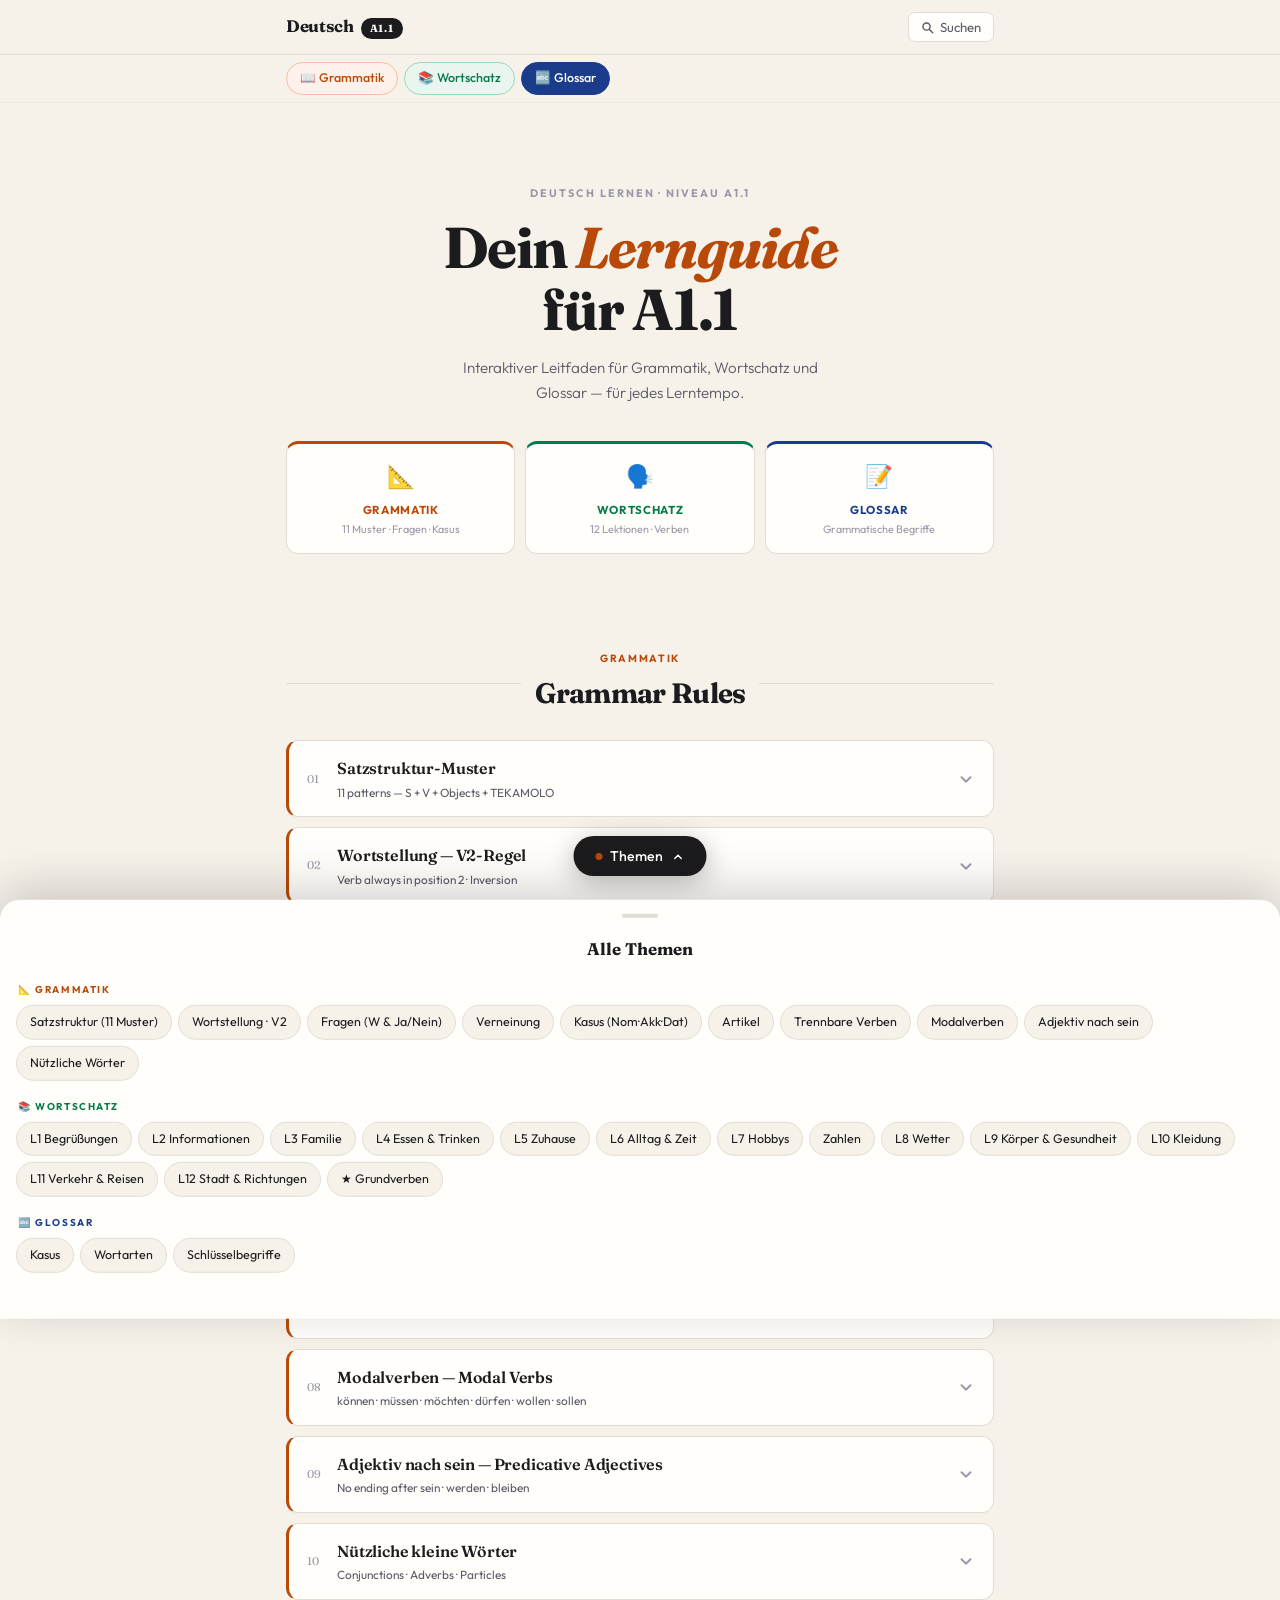
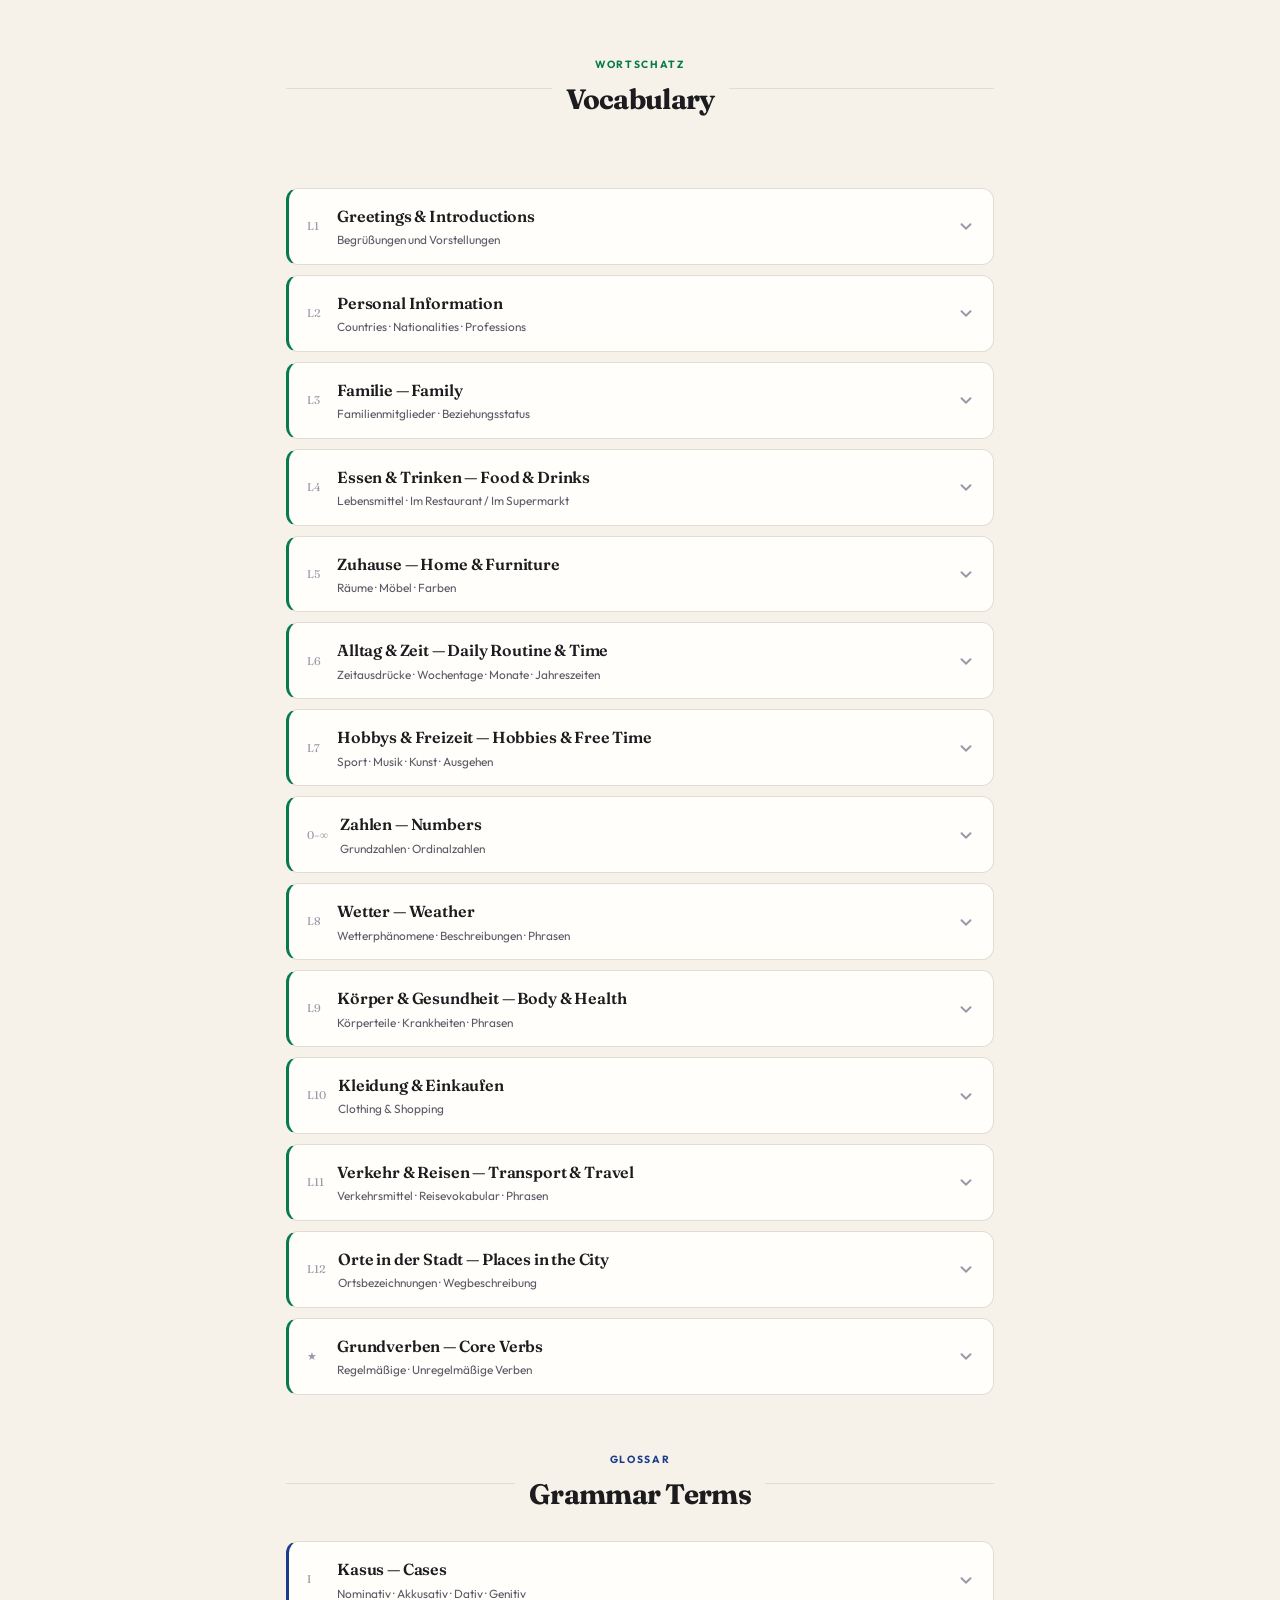
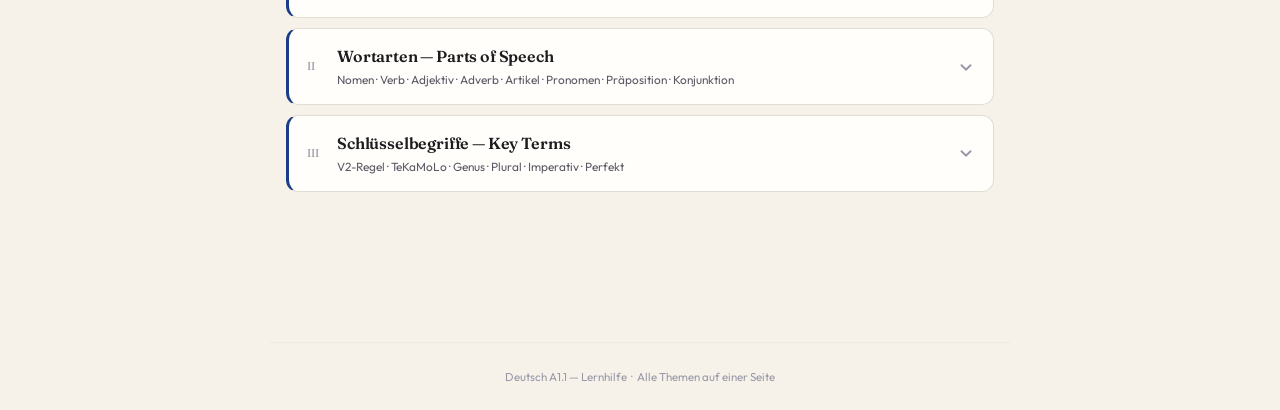
==== commit 7c1dcf8d: "add three learner interactions — read aloud, learned tracking, hide translations Three self-containe" ====
--- a/index.html
+++ b/index.html
@@ -732,6 +732,67 @@
       transition: opacity 0.5s ease, transform 0.5s ease;
     }
     .reveal.vis { opacity: 1; transform: translateY(0); }
+
+    /* ─── FEATURE: Mark as learned ─── */
+    tbody tr { cursor: default; }
+    tbody tr.learned { opacity: 0.35; }
+    tbody tr.learned td:first-child::after {
+      content: ' ✓';
+      color: var(--v);
+      font-size: 0.68rem;
+      font-weight: 700;
+      margin-left: 5px;
+    }
+
+    /* ─── FEATURE: Read aloud ─── */
+    .speak-btn {
+      border: none; background: none; cursor: pointer;
+      padding: 0; margin-left: 7px;
+      color: var(--text-3);
+      opacity: 0.4;
+      transition: opacity 0.15s, color 0.15s;
+      vertical-align: middle;
+      line-height: 1;
+      display: inline-flex; align-items: center;
+      flex-shrink: 0;
+    }
+    tr:hover .speak-btn { opacity: 1; }
+    .speak-btn:hover { color: var(--v); }
+    .speak-btn.active { color: var(--g); opacity: 1 !important; }
+
+    /* ─── FEATURE: Hide English ─── */
+    .vsearch-row { display: flex; align-items: center; gap: 8px; margin-bottom: 4px; }
+    .vsearch-row .vsearch-wrap { flex: 1; margin-bottom: 0; }
+
+    .hide-toggle {
+      background: var(--surface);
+      border: 1px solid var(--border);
+      border-radius: var(--rs);
+      padding: 8px 13px;
+      font-family: 'Outfit', sans-serif;
+      font-size: 0.78rem;
+      font-weight: 500;
+      color: var(--text-2);
+      cursor: pointer;
+      white-space: nowrap;
+      flex-shrink: 0;
+      transition: all 0.15s;
+    }
+    .hide-toggle:hover { border-color: var(--v); color: var(--v); }
+    .hide-toggle.active { background: var(--v); color: #fff; border-color: var(--v); }
+
+    #vocabulary.hide-en tbody td:nth-child(2) {
+      color: transparent;
+      background: var(--border-lt);
+      border-radius: 4px;
+      cursor: pointer;
+      user-select: none;
+      transition: color 0.2s, background 0.2s;
+    }
+    #vocabulary.hide-en tbody tr.peeked td:nth-child(2) {
+      color: var(--text) !important;
+      background: var(--v-bg);
+    }
 
     /* ─── RESPONSIVE ─── */
     @media (max-width: 480px) {
@@ -1366,10 +1427,13 @@
       <div class="sec-line"></div>
     </div>
 
-    <!-- Vocab Search -->
-    <div class="vsearch-wrap reveal">
-      <span class="vsearch-icon">🔍</span>
-      <input id="vsearch" type="text" placeholder="Vokabeln filtern — z.B. Haus, drink, fahren …" autocomplete="off">
+    <!-- Vocab Search + Controls -->
+    <div class="vsearch-row reveal">
+      <div class="vsearch-wrap">
+        <span class="vsearch-icon">🔍</span>
+        <input id="vsearch" type="text" placeholder="Vokabeln filtern — z.B. Haus, drink, fahren …" autocomplete="off">
+      </div>
+      <button id="hide-toggle" class="hide-toggle" title="Tap a row to reveal">Hide English</button>
     </div>
     <div class="search-count" id="vsearch-count"></div>
 
@@ -2545,6 +2609,72 @@
 
 revealEls.forEach(el => revealObserver.observe(el));
 
+// ── Feature 1: Mark as learned (vocabulary rows) ──
+const learnedSet = new Set(JSON.parse(localStorage.getItem('de-a1-learned') || '[]'));
+
+document.querySelectorAll('#vocabulary tbody tr').forEach(row => {
+  const key = row.querySelector('td')?.textContent.trim().slice(0, 60);
+  if (!key) return;
+  if (learnedSet.has(key)) row.classList.add('learned');
+
+  row.addEventListener('click', e => {
+    if (window.getSelection().toString()) return;        // allow text selection
+    if (e.target.closest('.speak-btn')) return;         // don't clash with speak btn
+    if (document.getElementById('vocabulary').classList.contains('hide-en')) return; // hide-en mode handles click
+    row.classList.toggle('learned');
+    learnedSet[row.classList.contains('learned') ? 'add' : 'delete'](key);
+    localStorage.setItem('de-a1-learned', JSON.stringify([...learnedSet]));
+  });
+});
+
+// ── Feature 2: Read aloud (all rows, browser speechSynthesis) ──
+if (window.speechSynthesis) {
+  const speakSVG = `<svg width="11" height="11" viewBox="0 0 24 24" fill="none" stroke="currentColor" stroke-width="2.5" stroke-linecap="round" stroke-linejoin="round"><polygon points="11 5 6 9 2 9 2 15 6 15 11 19 11 5"/><path d="M15.54 8.46a5 5 0 0 1 0 7.07"/></svg>`;
+
+  document.querySelectorAll('tbody tr').forEach(row => {
+    const firstTd = row.querySelector('td');
+    if (!firstTd) return;
+    const rawText = firstTd.textContent.trim();
+    if (!rawText || rawText.length < 2) return;
+
+    const btn = document.createElement('button');
+    btn.className = 'speak-btn';
+    btn.innerHTML = speakSVG;
+    btn.title = 'Vorlesen (de-DE)';
+    btn.addEventListener('click', e => {
+      e.stopPropagation();
+      speechSynthesis.cancel();
+      const utt = new SpeechSynthesisUtterance(rawText);
+      utt.lang = 'de-DE';
+      utt.rate = 0.88;
+      speechSynthesis.speak(utt);
+      btn.classList.add('active');
+      utt.onend = () => btn.classList.remove('active');
+      setTimeout(() => btn.classList.remove('active'), 4000); // fallback
+    });
+    firstTd.appendChild(btn);
+  });
+}
+
+// ── Feature 3: Hide English translations (vocabulary) ──
+const hideToggle = document.getElementById('hide-toggle');
+const vocabEl = document.getElementById('vocabulary');
+
+hideToggle.addEventListener('click', () => {
+  const on = vocabEl.classList.toggle('hide-en');
+  hideToggle.textContent = on ? 'Show English' : 'Hide English';
+  hideToggle.classList.toggle('active', on);
+  if (!on) vocabEl.querySelectorAll('tr.peeked').forEach(r => r.classList.remove('peeked'));
+});
+
+document.querySelectorAll('#vocabulary tbody tr').forEach(row => {
+  row.addEventListener('click', e => {
+    if (!vocabEl.classList.contains('hide-en')) return;
+    if (e.target.closest('.speak-btn')) return;
+    row.classList.toggle('peeked');
+  });
+});
+
 // ── Hero cards smooth scroll ──
 document.querySelectorAll('.hero-card').forEach(card => {
   card.addEventListener('click', () => {
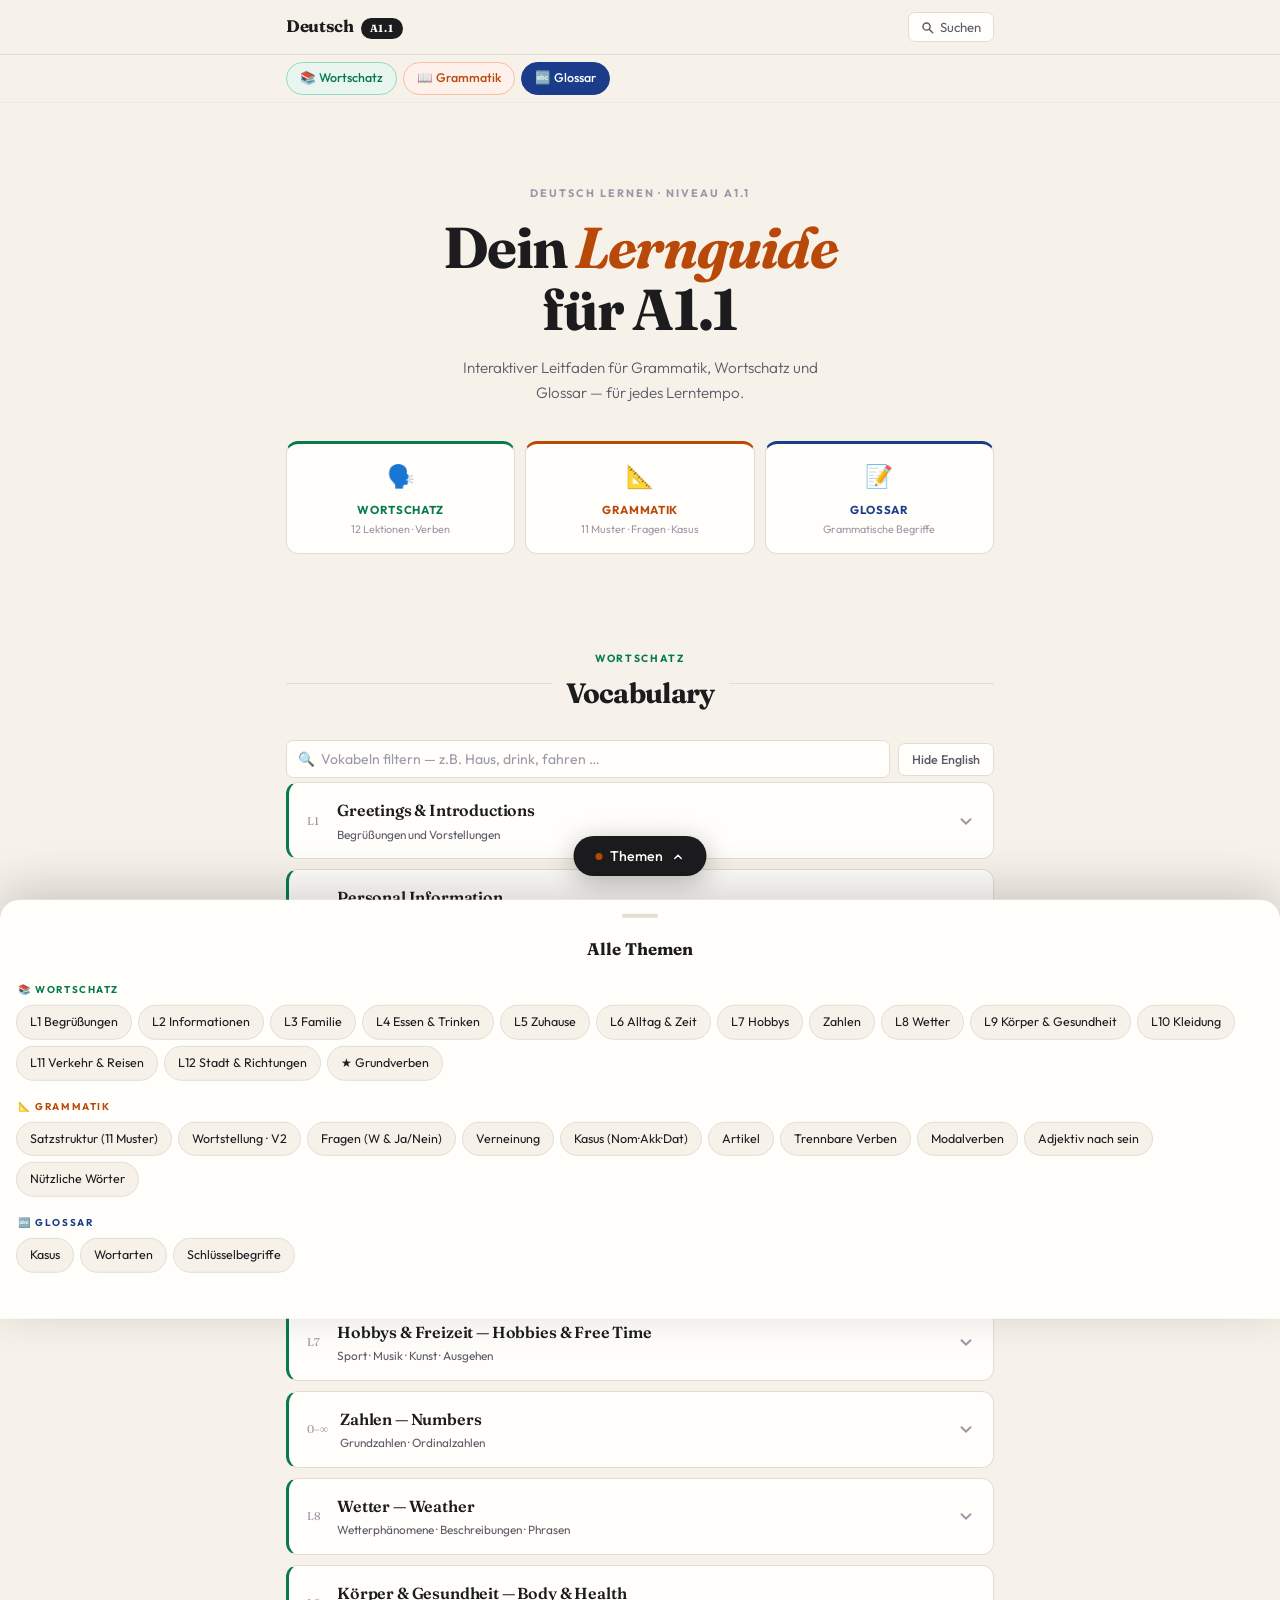
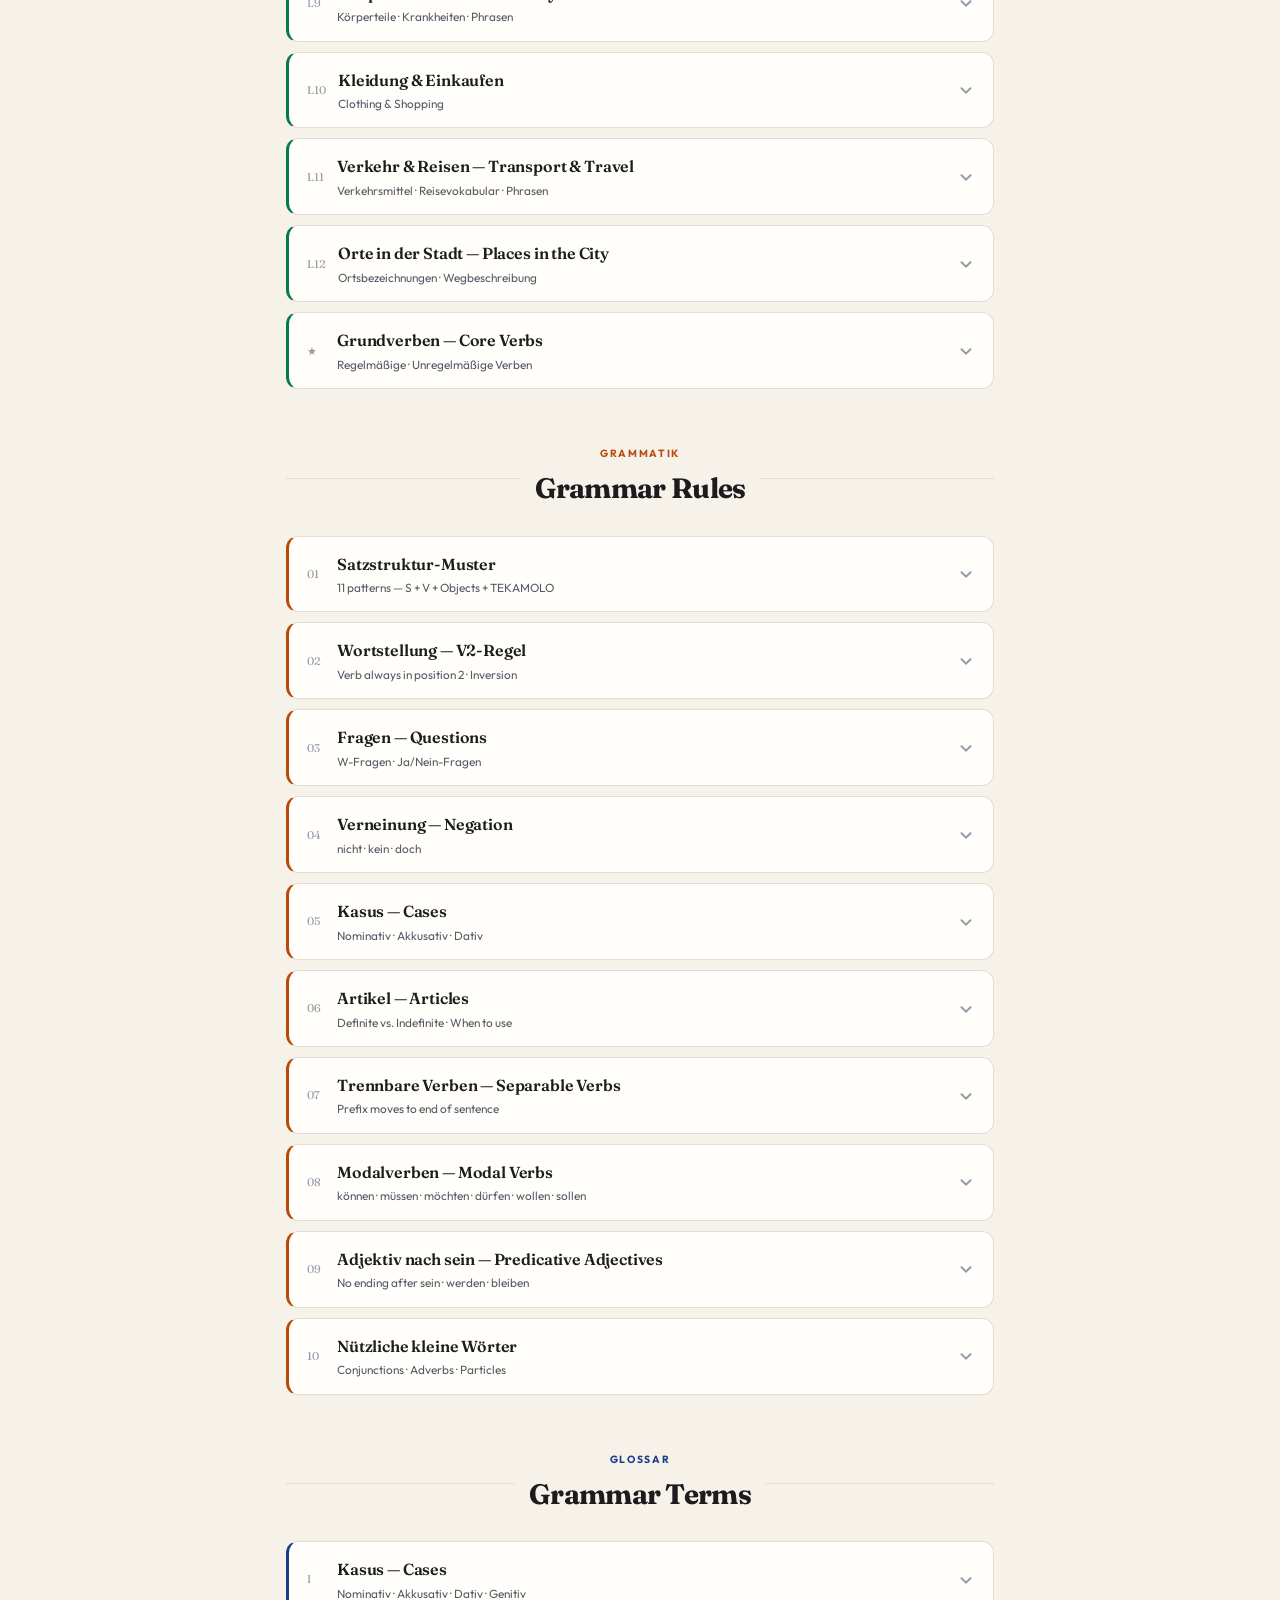
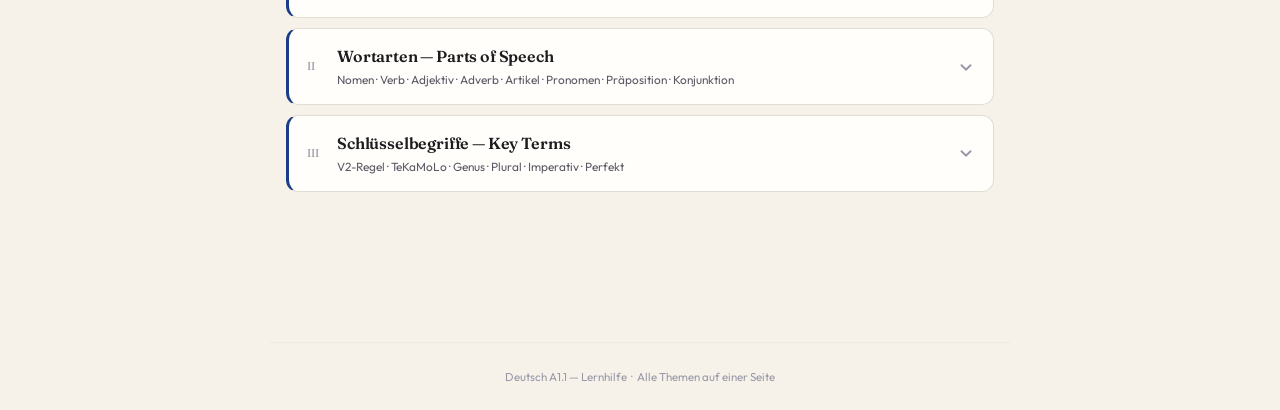
==== commit d7e494c7: "swapped grammtik and vocabulary sections" ====
--- a/index.html
+++ b/index.html
@@ -821,8 +821,8 @@
 <!-- Section Nav -->
 <nav class="section-nav">
   <div class="section-nav-inner">
+    <a href="#vocabulary" class="chip v"  data-sec="vocabulary">📚 Wortschatz</a>
     <a href="#grammar"    class="chip g"  data-sec="grammar">📖 Grammatik</a>
-    <a href="#vocabulary" class="chip v"  data-sec="vocabulary">📚 Wortschatz</a>
     <a href="#glossary"   class="chip gl" data-sec="glossary">🔤 Glossar</a>
   </div>
 </nav>
@@ -836,583 +836,21 @@
     <h1 class="hero-title">Dein <em>Lernguide</em><br>für A1.1</h1>
     <p class="hero-sub">Interaktiver Leitfaden für Grammatik, Wortschatz und Glossar — für jedes Lerntempo.</p>
     <div class="hero-cards">
-      <a href="#grammar" class="hero-card g reveal">
+      <a href="#vocabulary" class="hero-card v reveal">
+        <div class="hc-icon">🗣️</div>
+        <div class="hc-label">Wortschatz</div>
+        <div class="hc-sub">12 Lektionen · Verben</div>
+      </a>
+      <a href="#grammar" class="hero-card g reveal" style="transition-delay:0.08s">
         <div class="hc-icon">📐</div>
         <div class="hc-label">Grammatik</div>
         <div class="hc-sub">11 Muster · Fragen · Kasus</div>
-      </a>
-      <a href="#vocabulary" class="hero-card v reveal" style="transition-delay:0.08s">
-        <div class="hc-icon">🗣️</div>
-        <div class="hc-label">Wortschatz</div>
-        <div class="hc-sub">12 Lektionen · Verben</div>
       </a>
       <a href="#glossary" class="hero-card gl reveal" style="transition-delay:0.16s">
         <div class="hc-icon">📝</div>
         <div class="hc-label">Glossar</div>
         <div class="hc-sub">Grammatische Begriffe</div>
       </a>
-    </div>
-  </section>
-
-  <!-- ═══════════════ GRAMMAR ═══════════════ -->
-  <section id="grammar" class="scroll-target">
-    <div class="sec-head reveal">
-      <div class="sec-line"></div>
-      <div class="sec-head-c">
-        <div class="sec-eyebrow g">Grammatik</div>
-        <div class="sec-title">Grammar Rules</div>
-      </div>
-      <div class="sec-line"></div>
-    </div>
-
-    <!-- Card G1: Sentence Patterns -->
-    <div class="card g reveal" id="sentence-patterns">
-      <div class="card-hd" onclick="toggleCard(this)">
-        <div class="card-hd-left">
-          <span class="card-num">01</span>
-          <div>
-            <div class="card-title">Satzstruktur-Muster</div>
-            <div class="card-sub">11 patterns — S + V + Objects + TEKAMOLO</div>
-          </div>
-        </div>
-        <svg class="card-chev" width="18" height="18" viewBox="0 0 20 20" fill="none" stroke="currentColor" stroke-width="2.2" stroke-linecap="round"><polyline points="5 8 10 13 15 8"/></svg>
-      </div>
-      <div class="card-bd">
-        <div class="card-bd-in">
-          <div class="note"><strong>TEKAMOLO</strong> = <strong>Te</strong>mporal · <strong>Ka</strong>usal · <strong>Mo</strong>dal · <strong>Lo</strong>kal — the standard adverb order.<br><strong>Abbreviations:</strong> D(N)=Dativ Noun · D(PN)=Dativ Pronoun · Akk(N)=Akkusativ Noun · Akk(PN)=Akkusativ Pronoun</div>
-
-          <!-- Pattern 1 -->
-          <div class="sub-card">
-            <div class="sub-hd" onclick="toggleSub(this)">
-              <span class="sub-title">Pattern 1 — S + V + Te, Ka, Mo, Lo <span style="font-weight:400;color:var(--text-2)">(No object — adverbials only)</span></span>
-              <span class="sub-chev">▼</span>
-            </div>
-            <div class="sub-bd"><div class="sub-bd-in">
-              <div class="formula"><span class="f-s">S</span> + <span class="f-v">V</span> + <span class="f-t">Te, Ka, Mo, Lo</span></div>
-              <div class="t-wrap"><table><thead><tr><th>Example</th><th>Tags</th></tr></thead><tbody>
-                <tr><td><em>Ich fahre <strong>heute schnell nach Berlin</strong>.</em></td><td>heute=TE, schnell=MO, nach Berlin=LO</td></tr>
-                <tr><td><em>Sie bleibt <strong>morgen wegen Krankheit zu Hause</strong>.</em></td><td>morgen=TE, wegen Krankheit=KA, zu Hause=LO</td></tr>
-              </tbody></table></div>
-            </div></div>
-          </div>
-
-          <!-- Pattern 2 -->
-          <div class="sub-card">
-            <div class="sub-hd" onclick="toggleSub(this)">
-              <span class="sub-title">Pattern 2 — S + V + Dativ + Te, Ka, Mo, Lo</span>
-              <span class="sub-chev">▼</span>
-            </div>
-            <div class="sub-bd"><div class="sub-bd-in">
-              <div class="formula"><span class="f-s">S</span> + <span class="f-v">V</span> + <span class="f-d">Dativ</span> + <span class="f-t">Te, Ka, Mo, Lo</span></div>
-              <div class="t-wrap"><table><thead><tr><th>Example</th><th>Tags</th></tr></thead><tbody>
-                <tr><td><em>Ich helfe <strong>dem Mann</strong> heute in der Stadt.</em></td><td>dem Mann=Dativ(N), heute=TE, in der Stadt=LO</td></tr>
-                <tr><td><em>Er schreibt <strong>der Frau</strong> jeden Abend schnell.</em></td><td>der Frau=Dativ(N), jeden Abend=TE, schnell=MO</td></tr>
-              </tbody></table></div>
-            </div></div>
-          </div>
-
-          <!-- Pattern 3 -->
-          <div class="sub-card">
-            <div class="sub-hd" onclick="toggleSub(this)">
-              <span class="sub-title">Pattern 3 — S + V + Te, Ka, Mo, Lo + Akkusativ</span>
-              <span class="sub-chev">▼</span>
-            </div>
-            <div class="sub-bd"><div class="sub-bd-in">
-              <div class="formula"><span class="f-s">S</span> + <span class="f-v">V</span> + <span class="f-t">Te, Ka, Mo, Lo</span> + <span class="f-a">Akk(N)</span></div>
-              <div class="t-wrap"><table><thead><tr><th>Example</th><th>Tags</th></tr></thead><tbody>
-                <tr><td><em>Ich kaufe <strong>heute im Markt</strong> den Apfel.</em></td><td>heute=TE, Im Markt=LO, den Apfel=Akk(N)</td></tr>
-                <tr><td><em>Er liest <strong>morgen schnell</strong> das Buch.</em></td><td>morgen=TE, schnell=MO, das Buch=Akk(N)</td></tr>
-              </tbody></table></div>
-            </div></div>
-          </div>
-
-          <!-- Pattern 4 -->
-          <div class="sub-card">
-            <div class="sub-hd" onclick="toggleSub(this)">
-              <span class="sub-title">Pattern 4 — S + V + Dativ(N) + Akkusativ(N)</span>
-              <span class="sub-chev">▼</span>
-            </div>
-            <div class="sub-bd"><div class="sub-bd-in">
-              <div class="formula"><span class="f-s">S</span> + <span class="f-v">V</span> + <span class="f-d">Dativ(N)</span> + <span class="f-a">Akk(N)</span></div>
-              <div class="t-wrap"><table><thead><tr><th>Example</th><th>Tags</th></tr></thead><tbody>
-                <tr><td><em>Ich gebe <strong>dem Mann</strong> das Buch.</em></td><td>dem Mann=Dativ(N), das Buch=Akk(N)</td></tr>
-                <tr><td><em>Sie zeigt <strong>dem Kind</strong> das Bild.</em></td><td>dem Kind=Dativ(N), das Bild=Akk(N)</td></tr>
-              </tbody></table></div>
-            </div></div>
-          </div>
-
-          <!-- Pattern 5 -->
-          <div class="sub-card">
-            <div class="sub-hd" onclick="toggleSub(this)">
-              <span class="sub-title">Pattern 5 — S + V + Akk(PN) + D(PN) <span style="font-weight:400;color:var(--text-2)">Both pronouns → Akk first</span></span>
-              <span class="sub-chev">▼</span>
-            </div>
-            <div class="sub-bd"><div class="sub-bd-in">
-              <div class="formula"><span class="f-s">S</span> + <span class="f-v">V</span> + <span class="f-a">Akk(PN)</span> + <span class="f-d">D(PN)</span></div>
-              <div class="t-wrap"><table><thead><tr><th>Example</th><th>Tags</th></tr></thead><tbody>
-                <tr><td><em>Ich gebe <strong>es ihm</strong>.</em></td><td>es=Akk(PN), ihm=D(PN)</td></tr>
-                <tr><td><em>Er schickt <strong>sie ihr</strong>.</em></td><td>sie=Akk(PN), ihr=D(PN)</td></tr>
-              </tbody></table></div>
-            </div></div>
-          </div>
-
-          <!-- Pattern 6 -->
-          <div class="sub-card">
-            <div class="sub-hd" onclick="toggleSub(this)">
-              <span class="sub-title">Pattern 6 — S + V + D(PN) + Akk(N) <span style="font-weight:400;color:var(--text-2)">Pronoun first</span></span>
-              <span class="sub-chev">▼</span>
-            </div>
-            <div class="sub-bd"><div class="sub-bd-in">
-              <div class="formula"><span class="f-s">S</span> + <span class="f-v">V</span> + <span class="f-d">D(PN)</span> + <span class="f-a">Akk(N)</span></div>
-              <div class="t-wrap"><table><thead><tr><th>Example</th><th>Tags</th></tr></thead><tbody>
-                <tr><td><em>Ich gebe <strong>ihm</strong> das Buch.</em></td><td>ihm=D(PN), das Buch=Akk(N)</td></tr>
-                <tr><td><em>Sie kauft <strong>mir</strong> einen Kaffee.</em></td><td>mir=D(PN), einen Kaffee=Akk(N)</td></tr>
-              </tbody></table></div>
-            </div></div>
-          </div>
-
-          <!-- Pattern 7 -->
-          <div class="sub-card">
-            <div class="sub-hd" onclick="toggleSub(this)">
-              <span class="sub-title">Pattern 7 — S + V + Akk(PN) + D(N) <span style="font-weight:400;color:var(--text-2)">Pronoun first</span></span>
-              <span class="sub-chev">▼</span>
-            </div>
-            <div class="sub-bd"><div class="sub-bd-in">
-              <div class="formula"><span class="f-s">S</span> + <span class="f-v">V</span> + <span class="f-a">Akk(PN)</span> + <span class="f-d">D(N)</span></div>
-              <div class="t-wrap"><table><thead><tr><th>Example</th><th>Tags</th></tr></thead><tbody>
-                <tr><td><em>Ich gebe <strong>es</strong> dem Mann.</em></td><td>es=Akk(PN), dem Mann=D(N)</td></tr>
-                <tr><td><em>Er schickt <strong>sie</strong> der Frau.</em></td><td>sie=Akk(PN), der Frau=D(N)</td></tr>
-              </tbody></table></div>
-            </div></div>
-          </div>
-
-          <!-- Pattern 8 -->
-          <div class="sub-card">
-            <div class="sub-hd" onclick="toggleSub(this)">
-              <span class="sub-title">Pattern 8 — S + V + D(N) + Te,Ka,Mo,Lo + Akk(N)</span>
-              <span class="sub-chev">▼</span>
-            </div>
-            <div class="sub-bd"><div class="sub-bd-in">
-              <div class="formula"><span class="f-s">S</span> + <span class="f-v">V</span> + <span class="f-d">D(N)</span> + <span class="f-t">TEKAMOLO</span> + <span class="f-a">Akk(N)</span></div>
-              <div class="t-wrap"><table><thead><tr><th>Example</th><th>Tags</th></tr></thead><tbody>
-                <tr><td><em>Ich gebe <strong>dem Mann</strong> heute <strong>das Buch</strong>.</em></td><td>dem Mann=D(N), heute=TE, das Buch=Akk(N)</td></tr>
-                <tr><td><em>Sie zeigt <strong>dem Kind</strong> morgen schnell <strong>das Bild</strong>.</em></td><td>dem Kind=D(N), morgen=TE, schnell=MO, das Bild=Akk(N)</td></tr>
-              </tbody></table></div>
-            </div></div>
-          </div>
-
-          <!-- Pattern 9 -->
-          <div class="sub-card">
-            <div class="sub-hd" onclick="toggleSub(this)">
-              <span class="sub-title">Pattern 9 — S + V + D(PN) + Te,Ka,Mo,Lo + Akk(N)</span>
-              <span class="sub-chev">▼</span>
-            </div>
-            <div class="sub-bd"><div class="sub-bd-in">
-              <div class="formula"><span class="f-s">S</span> + <span class="f-v">V</span> + <span class="f-d">D(PN)</span> + <span class="f-t">TEKAMOLO</span> + <span class="f-a">Akk(N)</span></div>
-              <div class="t-wrap"><table><thead><tr><th>Example</th><th>Tags</th></tr></thead><tbody>
-                <tr><td><em>Ich gebe <strong>ihm</strong> heute <strong>das Buch</strong>.</em></td><td>ihm=D(PN), heute=TE, das Buch=Akk(N)</td></tr>
-                <tr><td><em>Sie kauft <strong>mir</strong> morgen im Markt <strong>einen Kaffee</strong>.</em></td><td>mir=D(PN), morgen=TE, Im Markt=LO, einen Kaffee=Akk(N)</td></tr>
-              </tbody></table></div>
-            </div></div>
-          </div>
-
-          <!-- Pattern 10 -->
-          <div class="sub-card">
-            <div class="sub-hd" onclick="toggleSub(this)">
-              <span class="sub-title">Pattern 10 — S + V + Akk(PN) + D(PN) + Te,Ka,Mo,Lo</span>
-              <span class="sub-chev">▼</span>
-            </div>
-            <div class="sub-bd"><div class="sub-bd-in">
-              <div class="formula"><span class="f-s">S</span> + <span class="f-v">V</span> + <span class="f-a">Akk(PN)</span> + <span class="f-d">D(PN)</span> + <span class="f-t">TEKAMOLO</span></div>
-              <div class="t-wrap"><table><thead><tr><th>Example</th><th>Tags</th></tr></thead><tbody>
-                <tr><td><em>Ich gebe <strong>es ihm</strong> heute schnell.</em></td><td>es=Akk(PN), ihm=D(PN), heute=TE, schnell=MO</td></tr>
-                <tr><td><em>Er schickt <strong>sie ihr</strong> morgen nach Hause.</em></td><td>sie=Akk(PN), ihr=D(PN), morgen=TE, nach Hause=LO</td></tr>
-              </tbody></table></div>
-            </div></div>
-          </div>
-
-          <!-- Pattern 11 -->
-          <div class="sub-card">
-            <div class="sub-hd" onclick="toggleSub(this)">
-              <span class="sub-title">Pattern 11 — S + V + Akk(PN) + D(N) + Te,Ka,Mo,Lo</span>
-              <span class="sub-chev">▼</span>
-            </div>
-            <div class="sub-bd"><div class="sub-bd-in">
-              <div class="formula"><span class="f-s">S</span> + <span class="f-v">V</span> + <span class="f-a">Akk(PN)</span> + <span class="f-d">D(N)</span> + <span class="f-t">TEKAMOLO</span></div>
-              <div class="t-wrap"><table><thead><tr><th>Example</th><th>Tags</th></tr></thead><tbody>
-                <tr><td><em>Ich gebe <strong>es</strong> dem Mann heute schnell.</em></td><td>es=Akk(PN), dem Mann=D(N), heute=TE, schnell=MO</td></tr>
-                <tr><td><em>Er schickt <strong>sie</strong> der Frau morgen nach Hause.</em></td><td>sie=Akk(PN), der Frau=D(N), morgen=TE, nach Hause=LO</td></tr>
-              </tbody></table></div>
-            </div></div>
-          </div>
-
-          <!-- Quick Reference -->
-          <h3>Quick Reference — All 11 Patterns</h3>
-          <div class="t-wrap"><table><thead><tr><th>#</th><th>Pattern</th><th>Key Rule</th></tr></thead><tbody>
-            <tr><td><strong>1</strong></td><td>S + V + Te, Ka, Mo, Lo</td><td>No object — adverbials only</td></tr>
-            <tr><td><strong>2</strong></td><td>S + V + Dativ + Te, Ka, Mo, Lo</td><td>Dativ noun before TEKAMOLO</td></tr>
-            <tr><td><strong>3</strong></td><td>S + V + Te, Ka, Mo, Lo + Akkusativ</td><td>TEKAMOLO before Akk noun</td></tr>
-            <tr><td><strong>4</strong></td><td>S + V + Dativ(N) + Akkusativ(N)</td><td>Both nouns — Dativ before Akk</td></tr>
-            <tr><td><strong>5</strong></td><td>S + V + Akk(PN) + D(PN)</td><td>Both pronouns → Akk first</td></tr>
-            <tr><td><strong>6</strong></td><td>S + V + D(PN) + Akk(N)</td><td>Dativ pronoun + Akk noun → Pronoun first</td></tr>
-            <tr><td><strong>7</strong></td><td>S + V + Akk(PN) + D(N)</td><td>Akk pronoun + Dativ noun → Pronoun first</td></tr>
-            <tr><td><strong>8</strong></td><td>S + V + D(N) + TEKAMOLO + Akk(N)</td><td>TEKAMOLO between the two nouns</td></tr>
-            <tr><td><strong>9</strong></td><td>S + V + D(PN) + TEKAMOLO + Akk(N)</td><td>Dativ pronoun, TEKAMOLO, Akk noun</td></tr>
-            <tr><td><strong>10</strong></td><td>S + V + Akk(PN) + D(PN) + TEKAMOLO</td><td>Both pronouns (Akk→Dativ), then TEKAMOLO</td></tr>
-            <tr><td><strong>11</strong></td><td>S + V + Akk(PN) + D(N) + TEKAMOLO</td><td>Akk pronoun, Dativ noun, then TEKAMOLO</td></tr>
-          </tbody></table></div>
-          <div class="note">
-            <strong>Core rules:</strong><br>
-            · Pronoun always beats noun → pronoun comes first<br>
-            · When both are pronouns → Akkusativ before Dativ<br>
-            · When both are nouns → Dativ before Akkusativ (or TEKAMOLO between them)
-          </div>
-        </div>
-      </div>
-    </div>
-
-    <!-- Card G2: Word Order -->
-    <div class="card g reveal" id="word-order">
-      <div class="card-hd" onclick="toggleCard(this)">
-        <div class="card-hd-left">
-          <span class="card-num">02</span>
-          <div>
-            <div class="card-title">Wortstellung — V2-Regel</div>
-            <div class="card-sub">Verb always in position 2 · Inversion</div>
-          </div>
-        </div>
-        <svg class="card-chev" width="18" height="18" viewBox="0 0 20 20" fill="none" stroke="currentColor" stroke-width="2.2" stroke-linecap="round"><polyline points="5 8 10 13 15 8"/></svg>
-      </div>
-      <div class="card-bd"><div class="card-bd-in">
-        <h3>Basic Rule: Verb is always in Position 2</h3>
-        <div class="t-wrap"><table><thead><tr><th>Position 1</th><th>Position 2 (verb)</th><th>Rest</th><th>Meaning</th></tr></thead><tbody>
-          <tr><td>Ich</td><td><strong>wohne</strong></td><td>in Berlin.</td><td>I live in Berlin.</td></tr>
-          <tr><td>Er</td><td><strong>kommt</strong></td><td>aus Japan.</td><td>He comes from Japan.</td></tr>
-          <tr><td>Meine Mutter</td><td><strong>ist</strong></td><td>Ärztin.</td><td>My mother is a doctor.</td></tr>
-          <tr><td>Wir</td><td><strong>lernen</strong></td><td>jeden Tag Deutsch.</td><td>We learn German every day.</td></tr>
-          <tr><td>Ich</td><td><strong>kaufe</strong></td><td>im Supermarkt ein.</td><td>I shop at the supermarket.</td></tr>
-          <tr><td>Der Zug</td><td><strong>fährt</strong></td><td>um 8 Uhr ab.</td><td>The train departs at 8.</td></tr>
-        </tbody></table></div>
-
-        <h3>Inversion (Adverb / Time Expression starts the sentence)</h3>
-        <div class="rule">When an adverb or time expression starts the sentence, <strong>subject and verb swap</strong>.</div>
-        <div class="t-wrap"><table><thead><tr><th>Time/Adverb</th><th>Verb</th><th>Subject</th><th>Rest</th><th>Meaning</th></tr></thead><tbody>
-          <tr><td>Heute</td><td><strong>wohne</strong></td><td>ich</td><td>in Berlin.</td><td>Today I live in Berlin.</td></tr>
-          <tr><td>Um 7 Uhr</td><td><strong>stehe</strong></td><td>ich</td><td>auf.</td><td>At 7 o'clock I get up.</td></tr>
-          <tr><td>Manchmal</td><td><strong>koche</strong></td><td>er</td><td>das Abendessen.</td><td>Sometimes he cooks dinner.</td></tr>
-          <tr><td>Morgen</td><td><strong>fahre</strong></td><td>ich</td><td>nach München.</td><td>Tomorrow I'm going to Munich.</td></tr>
-          <tr><td>Abends</td><td><strong>lese</strong></td><td>er</td><td>ein Buch.</td><td>In the evenings he reads a book.</td></tr>
-          <tr><td>Normalerweise</td><td><strong>arbeite</strong></td><td>ich</td><td>von zu Hause.</td><td>Normally I work from home.</td></tr>
-        </tbody></table></div>
-      </div></div>
-    </div>
-
-    <!-- Card G3: Questions -->
-    <div class="card g reveal" id="questions">
-      <div class="card-hd" onclick="toggleCard(this)">
-        <div class="card-hd-left">
-          <span class="card-num">03</span>
-          <div>
-            <div class="card-title">Fragen — Questions</div>
-            <div class="card-sub">W-Fragen · Ja/Nein-Fragen</div>
-          </div>
-        </div>
-        <svg class="card-chev" width="18" height="18" viewBox="0 0 20 20" fill="none" stroke="currentColor" stroke-width="2.2" stroke-linecap="round"><polyline points="5 8 10 13 15 8"/></svg>
-      </div>
-      <div class="card-bd"><div class="card-bd-in">
-        <h3>W-Questions (Fragewörter)</h3>
-        <div class="tip"><strong>Word order:</strong> Question word → Verb → Subject → Rest<br><em>Wo <strong>wohnt</strong> er?</em> / <em>Wie <strong>heißen</strong> Sie?</em></div>
-        <div class="t-wrap"><table><thead><tr><th>Fragewort</th><th>Meaning</th><th>Example</th></tr></thead><tbody>
-          <tr><td><strong>Wer?</strong></td><td>Who?</td><td><em>Wer ist das?</em></td></tr>
-          <tr><td><strong>Was?</strong></td><td>What?</td><td><em>Was machst du?</em></td></tr>
-          <tr><td><strong>Wo?</strong></td><td>Where? (location)</td><td><em>Wo wohnst du?</em></td></tr>
-          <tr><td><strong>Woher?</strong></td><td>Where from?</td><td><em>Woher kommst du?</em></td></tr>
-          <tr><td><strong>Wohin?</strong></td><td>Where to?</td><td><em>Wohin gehst du?</em></td></tr>
-          <tr><td><strong>Wie?</strong></td><td>How? / What (name)?</td><td><em>Wie heißt du?</em></td></tr>
-          <tr><td><strong>Wie viel?</strong></td><td>How much?</td><td><em>Wie viel kostet das?</em></td></tr>
-          <tr><td><strong>Wie viele?</strong></td><td>How many?</td><td><em>Wie viele Kinder hast du?</em></td></tr>
-          <tr><td><strong>Wann?</strong></td><td>When?</td><td><em>Wann kommst du?</em></td></tr>
-          <tr><td><strong>Warum?</strong></td><td>Why?</td><td><em>Warum lernst du Deutsch?</em></td></tr>
-          <tr><td><strong>Welch-?</strong></td><td>Which?</td><td><em>Welchen Kaffee möchten Sie?</em></td></tr>
-        </tbody></table></div>
-
-        <h3>Yes/No Questions (Ja/Nein-Fragen)</h3>
-        <div class="rule"><strong>Verb comes first, subject comes second.</strong></div>
-        <div class="t-wrap"><table><thead><tr><th>Verb</th><th>Subject</th><th>Rest</th><th>Meaning</th></tr></thead><tbody>
-          <tr><td><strong>Kommen</strong></td><td>Sie</td><td>aus Deutschland?</td><td>Do you come from Germany?</td></tr>
-          <tr><td><strong>Haben</strong></td><td>Sie</td><td>Kinder?</td><td>Do you have children?</td></tr>
-          <tr><td><strong>Ist</strong></td><td>das</td><td>ein Stuhl?</td><td>Is that a chair?</td></tr>
-          <tr><td><strong>Wohnst</strong></td><td>du</td><td>in Berlin?</td><td>Do you live in Berlin?</td></tr>
-          <tr><td><strong>Sprichst</strong></td><td>du</td><td>Deutsch?</td><td>Do you speak German?</td></tr>
-          <tr><td><strong>Können</strong></td><td>Sie</td><td>mir helfen?</td><td>Can you help me?</td></tr>
-          <tr><td><strong>Fährt</strong></td><td>der Zug</td><td>um 8 Uhr ab?</td><td>Does the train depart at 8?</td></tr>
-        </tbody></table></div>
-      </div></div>
-    </div>
-
-    <!-- Card G4: Negation -->
-    <div class="card g reveal" id="negation">
-      <div class="card-hd" onclick="toggleCard(this)">
-        <div class="card-hd-left">
-          <span class="card-num">04</span>
-          <div>
-            <div class="card-title">Verneinung — Negation</div>
-            <div class="card-sub">nicht · kein · doch</div>
-          </div>
-        </div>
-        <svg class="card-chev" width="18" height="18" viewBox="0 0 20 20" fill="none" stroke="currentColor" stroke-width="2.2" stroke-linecap="round"><polyline points="5 8 10 13 15 8"/></svg>
-      </div>
-      <div class="card-bd"><div class="card-bd-in">
-        <h3>nicht</h3>
-        <p>Used to negate verbs, adjectives, and adverbs.</p>
-        <div class="note">· At <strong>end</strong> of sentence (verbs): <em>Ich komme <strong>nicht</strong>.</em><br>· <strong>Before</strong> the element it negates (adjectives/adverbs): <em>Das ist <strong>nicht</strong> gut.</em><br>· <strong>Before</strong> a separable prefix: <em>Er steht <strong>nicht</strong> auf.</em></div>
-        <div class="t-wrap"><table><thead><tr><th>Example</th><th>Meaning</th></tr></thead><tbody>
-          <tr><td><em>Ich arbeite <strong>nicht</strong>.</em></td><td>I don't work.</td></tr>
-          <tr><td><em>Sie wohnt <strong>nicht</strong> in Berlin.</em></td><td>She doesn't live in Berlin.</td></tr>
-          <tr><td><em>Das schmeckt <strong>nicht</strong> gut.</em></td><td>That doesn't taste good.</td></tr>
-          <tr><td><em>Er ist <strong>nicht</strong> müde.</em></td><td>He is not tired.</td></tr>
-          <tr><td><em>Ich rufe <strong>nicht</strong> an.</em></td><td>I'm not calling.</td></tr>
-        </tbody></table></div>
-
-        <h3>kein / keine</h3>
-        <p>Negates <strong>nouns</strong> — replaces ein/eine or plural without article.</p>
-        <div class="t-wrap"><table><thead><tr><th>Example</th><th>Meaning</th></tr></thead><tbody>
-          <tr><td><em>Ich habe <strong>kein</strong> Auto.</em></td><td>I don't have a car.</td></tr>
-          <tr><td><em>Das ist <strong>keine</strong> Wohnung.</em></td><td>That is not a flat.</td></tr>
-          <tr><td><em>Ich habe <strong>keine</strong> Geschwister.</em></td><td>I have no siblings.</td></tr>
-          <tr><td><em>Sie trinkt <strong>keinen</strong> Kaffee.</em></td><td>She doesn't drink coffee.</td></tr>
-        </tbody></table></div>
-
-        <div class="tip"><strong>nicht vs. kein:</strong> Use <strong>kein</strong> to negate a noun with ein/eine or no article. Use <strong>nicht</strong> for everything else.<br><em>Ich habe <strong>kein</strong> Auto.</em> ✓ &nbsp;&nbsp; <em>Ich fahre <strong>nicht</strong>.</em> ✓</div>
-
-        <h3>doch</h3>
-        <p>Contradicts a negative statement — means "yes, actually".</p>
-        <div class="t-wrap"><table><thead><tr><th>Negative statement</th><th>Doch reply</th><th>Meaning</th></tr></thead><tbody>
-          <tr><td><em>Kommst du <strong>nicht</strong>?</em></td><td><em><strong>Doch</strong>, ich komme!</em></td><td>Yes, I am coming!</td></tr>
-          <tr><td><em>Du hast kein Auto.</em></td><td><em><strong>Doch</strong>, ich habe ein Auto.</em></td><td>Yes I do have a car.</td></tr>
-          <tr><td><em>Sie spricht <strong>kein</strong> Deutsch.</em></td><td><em><strong>Doch</strong>, sie spricht Deutsch.</em></td><td>Yes, she does speak German.</td></tr>
-        </tbody></table></div>
-        <div class="note"><strong>Rule:</strong> When someone says something <strong>negative</strong> and you want to say <strong>yes</strong> — use <strong>doch</strong>, not <em>ja</em>.</div>
-      </div></div>
-    </div>
-
-    <!-- Card G5: Cases -->
-    <div class="card g reveal" id="cases">
-      <div class="card-hd" onclick="toggleCard(this)">
-        <div class="card-hd-left">
-          <span class="card-num">05</span>
-          <div>
-            <div class="card-title">Kasus — Cases</div>
-            <div class="card-sub">Nominativ · Akkusativ · Dativ</div>
-          </div>
-        </div>
-        <svg class="card-chev" width="18" height="18" viewBox="0 0 20 20" fill="none" stroke="currentColor" stroke-width="2.2" stroke-linecap="round"><polyline points="5 8 10 13 15 8"/></svg>
-      </div>
-      <div class="card-bd"><div class="card-bd-in">
-        <div class="t-wrap"><table><thead><tr><th>Case</th><th>Role</th><th>Common verbs</th></tr></thead><tbody>
-          <tr><td><strong>Nominativ</strong></td><td>Subject — who performs the action</td><td>sein, heißen, werden</td></tr>
-          <tr><td><strong>Akkusativ</strong></td><td>Direct object — what is directly affected</td><td>kaufen, haben, sehen, nehmen, möchten, brauchen, finden, essen, trinken</td></tr>
-          <tr><td><strong>Dativ</strong></td><td>Indirect object — to/for whom the action is done</td><td>geben, zeigen, helfen, schreiben, schenken, sagen, gehören, gefallen</td></tr>
-        </tbody></table></div>
-
-        <h3>Article Changes by Case</h3>
-        <div class="t-wrap"><table><thead><tr><th></th><th>Maskulin</th><th>Feminin</th><th>Neutrum</th><th>Plural</th></tr></thead><tbody>
-          <tr><td><strong>Nom</strong></td><td>der / ein</td><td>die / eine</td><td>das / ein</td><td>die / —</td></tr>
-          <tr><td><strong>Akk</strong></td><td><strong>den / einen</strong></td><td>die / eine</td><td>das / ein</td><td>die / —</td></tr>
-          <tr><td><strong>Dat</strong></td><td><strong>dem / einem</strong></td><td><strong>der / einer</strong></td><td><strong>dem / einem</strong></td><td><strong>den / —</strong></td></tr>
-        </tbody></table></div>
-
-        <h3>Nominativ Examples</h3>
-        <div class="t-wrap"><table><thead><tr><th>Example</th><th>Meaning</th></tr></thead><tbody>
-          <tr><td><em><strong>Der Mann</strong> kauft einen Apfel.</em></td><td>The man buys an apple.</td></tr>
-          <tr><td><em><strong>Eine Frau</strong> wohnt hier.</em></td><td>A woman lives here.</td></tr>
-          <tr><td><em>Ich bin <strong>ein Student</strong>.</em></td><td>I am a student.</td></tr>
-        </tbody></table></div>
-
-        <h3>Akkusativ Examples</h3>
-        <div class="t-wrap"><table><thead><tr><th>Example</th><th>Meaning</th></tr></thead><tbody>
-          <tr><td><em>Ich kaufe <strong>einen Apfel</strong>.</em></td><td>I buy an apple.</td></tr>
-          <tr><td><em>Er sieht <strong>die Frau</strong>.</em></td><td>He sees the woman.</td></tr>
-          <tr><td><em>Ich möchte <strong>einen Kaffee</strong>.</em></td><td>I would like a coffee.</td></tr>
-        </tbody></table></div>
-
-        <h3>Dativ Examples</h3>
-        <div class="t-wrap"><table><thead><tr><th>Example</th><th>Meaning</th></tr></thead><tbody>
-          <tr><td><em>Ich gebe <strong>dem Mann</strong> das Buch.</em></td><td>I give the man the book.</td></tr>
-          <tr><td><em>Sie hilft <strong>der Frau</strong>.</em></td><td>She helps the woman.</td></tr>
-          <tr><td><em>Ich schenke <strong>meiner Mutter</strong> Blumen.</em></td><td>I give my mother flowers.</td></tr>
-        </tbody></table></div>
-
-        <div class="tip"><strong>Quick tip:</strong> Ask <em>Wer?/Was?</em> → Nominativ &nbsp;·&nbsp; <em>Wen?/Was?</em> → Akkusativ &nbsp;·&nbsp; <em>Wem?</em> → Dativ</div>
-      </div></div>
-    </div>
-
-    <!-- Card G6: Articles -->
-    <div class="card g reveal" id="articles">
-      <div class="card-hd" onclick="toggleCard(this)">
-        <div class="card-hd-left">
-          <span class="card-num">06</span>
-          <div>
-            <div class="card-title">Artikel — Articles</div>
-            <div class="card-sub">Definite vs. Indefinite · When to use</div>
-          </div>
-        </div>
-        <svg class="card-chev" width="18" height="18" viewBox="0 0 20 20" fill="none" stroke="currentColor" stroke-width="2.2" stroke-linecap="round"><polyline points="5 8 10 13 15 8"/></svg>
-      </div>
-      <div class="card-bd"><div class="card-bd-in">
-        <div class="t-wrap"><table><thead><tr><th>Situation</th><th>Article</th><th>Example</th><th>Meaning</th></tr></thead><tbody>
-          <tr><td>Unknown / first mention</td><td><strong>ein/eine</strong></td><td><em>Das ist <strong>eine</strong> Wohnung.</em></td><td>That is a flat.</td></tr>
-          <tr><td>Known / mentioned before</td><td><strong>der/die/das</strong></td><td><em><strong>Die</strong> Wohnung ist groß.</em></td><td>The flat is big.</td></tr>
-          <tr><td>Unique things</td><td><strong>der/die/das</strong></td><td><em><strong>Die</strong> Sonne scheint.</em></td><td>The sun is shining.</td></tr>
-          <tr><td>Professions/nationalities after sein</td><td><strong>no article</strong></td><td><em>Er ist <strong>Arzt</strong>.</em></td><td>He is a doctor.</td></tr>
-        </tbody></table></div>
-        <div class="t-wrap"><table><thead><tr><th>Example</th><th>Meaning</th><th>Note</th></tr></thead><tbody>
-          <tr><td><em>Ich sehe <strong>einen Mann</strong>.</em></td><td>I see a man.</td><td>First mention → ein</td></tr>
-          <tr><td><em><strong>Der Mann</strong> ist groß.</em></td><td>The man is tall.</td><td>Already known → der</td></tr>
-          <tr><td><em>Sie hat <strong>eine Katze</strong>.</em></td><td>She has a cat.</td><td>First mention → eine</td></tr>
-          <tr><td><em>Sie ist <strong>Lehrerin</strong>.</em></td><td>She is a teacher.</td><td>Profession → no article</td></tr>
-        </tbody></table></div>
-      </div></div>
-    </div>
-
-    <!-- Card G7: Separable Verbs -->
-    <div class="card g reveal" id="separable-verbs">
-      <div class="card-hd" onclick="toggleCard(this)">
-        <div class="card-hd-left">
-          <span class="card-num">07</span>
-          <div>
-            <div class="card-title">Trennbare Verben — Separable Verbs</div>
-            <div class="card-sub">Prefix moves to end of sentence</div>
-          </div>
-        </div>
-        <svg class="card-chev" width="18" height="18" viewBox="0 0 20 20" fill="none" stroke="currentColor" stroke-width="2.2" stroke-linecap="round"><polyline points="5 8 10 13 15 8"/></svg>
-      </div>
-      <div class="card-bd"><div class="card-bd-in">
-        <div class="rule">The prefix separates and moves to the <strong>end</strong> of the sentence.</div>
-        <div class="t-wrap"><table><thead><tr><th>Full verb</th><th>Meaning</th><th>Example</th><th>Translation</th></tr></thead><tbody>
-          <tr><td><strong>auf</strong>stehen</td><td>to get up</td><td><em>Ich <strong>stehe</strong> um 7 Uhr <strong>auf</strong>.</em></td><td>I get up at 7 o'clock.</td></tr>
-          <tr><td><strong>ein</strong>kaufen</td><td>to shop</td><td><em>Sie <strong>kauft</strong> im Supermarkt <strong>ein</strong>.</em></td><td>She shops at the supermarket.</td></tr>
-          <tr><td><strong>fern</strong>sehen</td><td>to watch TV</td><td><em>Er <strong>sieht</strong> abends <strong>fern</strong>.</em></td><td>He watches TV in the evenings.</td></tr>
-          <tr><td><strong>an</strong>rufen</td><td>to call</td><td><em>Ich <strong>rufe</strong> dich <strong>an</strong>.</em></td><td>I'll call you.</td></tr>
-          <tr><td><strong>auf</strong>räumen</td><td>to tidy up</td><td><em>Wir <strong>räumen</strong> das Zimmer <strong>auf</strong>.</em></td><td>We tidy up the room.</td></tr>
-          <tr><td><strong>ab</strong>fahren</td><td>to depart</td><td><em>Der Zug <strong>fährt</strong> um 9 Uhr <strong>ab</strong>.</em></td><td>The train departs at 9.</td></tr>
-          <tr><td><strong>an</strong>kommen</td><td>to arrive</td><td><em>Sie <strong>kommt</strong> morgen <strong>an</strong>.</em></td><td>She arrives tomorrow.</td></tr>
-          <tr><td><strong>aus</strong>gehen</td><td>to go out</td><td><em>Wir <strong>gehen</strong> heute Abend <strong>aus</strong>.</em></td><td>We're going out tonight.</td></tr>
-          <tr><td><strong>ein</strong>laden</td><td>to invite</td><td><em>Ich <strong>lade</strong> dich <strong>ein</strong>.</em></td><td>I invite you.</td></tr>
-          <tr><td><strong>mit</strong>bringen</td><td>to bring along</td><td><em>Er <strong>bringt</strong> Wein <strong>mit</strong>.</em></td><td>He brings wine along.</td></tr>
-        </tbody></table></div>
-        <h3>With Modal Verbs</h3>
-        <div class="note">With modals, the separable verb stays together as an <strong>infinitive at the end</strong>.</div>
-        <div class="t-wrap"><table><thead><tr><th>Example</th><th>Meaning</th></tr></thead><tbody>
-          <tr><td><em>Ich muss das Zimmer <strong>aufräumen</strong>.</em></td><td>I have to tidy up the room.</td></tr>
-          <tr><td><em>Sie will heute <strong>einkaufen</strong>.</em></td><td>She wants to go shopping today.</td></tr>
-          <tr><td><em>Wir möchten heute Abend <strong>ausgehen</strong>.</em></td><td>We'd like to go out tonight.</td></tr>
-        </tbody></table></div>
-      </div></div>
-    </div>
-
-    <!-- Card G8: Modal Verbs -->
-    <div class="card g reveal" id="modal-verbs">
-      <div class="card-hd" onclick="toggleCard(this)">
-        <div class="card-hd-left">
-          <span class="card-num">08</span>
-          <div>
-            <div class="card-title">Modalverben — Modal Verbs</div>
-            <div class="card-sub">können · müssen · möchten · dürfen · wollen · sollen</div>
-          </div>
-        </div>
-        <svg class="card-chev" width="18" height="18" viewBox="0 0 20 20" fill="none" stroke="currentColor" stroke-width="2.2" stroke-linecap="round"><polyline points="5 8 10 13 15 8"/></svg>
-      </div>
-      <div class="card-bd"><div class="card-bd-in">
-        <div class="rule"><strong>Word order:</strong> Modal verb → Position 2. &nbsp; Infinitive → End.</div>
-        <div class="t-wrap"><table><thead><tr><th>Modal</th><th>Meaning</th><th>Example</th><th>Translation</th></tr></thead><tbody>
-          <tr><td><strong>können</strong></td><td>can / to be able to</td><td><em>Ich <strong>kann</strong> Gitarre <strong>spielen</strong>.</em></td><td>I can play guitar.</td></tr>
-          <tr><td><strong>müssen</strong></td><td>must / have to</td><td><em>Du <strong>musst</strong> jetzt <strong>gehen</strong>.</em></td><td>You must go now.</td></tr>
-          <tr><td><strong>möchten</strong></td><td>would like to</td><td><em>Er <strong>möchte</strong> einen Kaffee <strong>trinken</strong>.</em></td><td>He would like a coffee.</td></tr>
-          <tr><td><strong>dürfen</strong></td><td>may / allowed to</td><td><em>Wir <strong>dürfen</strong> hier nicht <strong>rauchen</strong>.</em></td><td>We may not smoke here.</td></tr>
-          <tr><td><strong>wollen</strong></td><td>to want to</td><td><em>Sie <strong>will</strong> Ärztin <strong>werden</strong>.</em></td><td>She wants to become a doctor.</td></tr>
-          <tr><td><strong>sollen</strong></td><td>should / supposed to</td><td><em>Du <strong>sollst</strong> das <strong>machen</strong>.</em></td><td>You are supposed to do that.</td></tr>
-        </tbody></table></div>
-        <h3>More Examples</h3>
-        <div class="t-wrap"><table><thead><tr><th>Example</th><th>Meaning</th></tr></thead><tbody>
-          <tr><td><em>Ich <strong>kann</strong> nicht <strong>kommen</strong>.</em></td><td>I can't come.</td></tr>
-          <tr><td><em>Er <strong>muss</strong> heute <strong>arbeiten</strong>.</em></td><td>He has to work today.</td></tr>
-          <tr><td><em>Darf ich Sie etwas <strong>fragen</strong>?</em></td><td>May I ask you something?</td></tr>
-          <tr><td><em>Wir <strong>müssen</strong> den Bus <strong>nehmen</strong>.</em></td><td>We have to take the bus.</td></tr>
-        </tbody></table></div>
-        <div class="note"><strong>Negation with modals:</strong> nicht goes before the infinitive at the end.<br><em>Ich kann heute <strong>nicht kommen</strong>.</em> — I can't come today.</div>
-      </div></div>
-    </div>
-
-    <!-- Card G9: Adjectives after sein -->
-    <div class="card g reveal" id="adjectives">
-      <div class="card-hd" onclick="toggleCard(this)">
-        <div class="card-hd-left">
-          <span class="card-num">09</span>
-          <div>
-            <div class="card-title">Adjektiv nach sein — Predicative Adjectives</div>
-            <div class="card-sub">No ending after sein · werden · bleiben</div>
-          </div>
-        </div>
-        <svg class="card-chev" width="18" height="18" viewBox="0 0 20 20" fill="none" stroke="currentColor" stroke-width="2.2" stroke-linecap="round"><polyline points="5 8 10 13 15 8"/></svg>
-      </div>
-      <div class="card-bd"><div class="card-bd-in">
-        <div class="rule">When an adjective comes <strong>after sein</strong>, it has <strong>no ending</strong>.</div>
-        <div class="t-wrap"><table><thead><tr><th>Example</th><th>Meaning</th></tr></thead><tbody>
-          <tr><td><em>Das Sofa ist <strong>groß</strong>.</em></td><td>The sofa is big.</td></tr>
-          <tr><td><em>Die Wohnung ist <strong>schön</strong>.</em></td><td>The flat is beautiful.</td></tr>
-          <tr><td><em>Das Essen ist <strong>lecker</strong>.</em></td><td>The food is delicious.</td></tr>
-          <tr><td><em>Das Wetter ist <strong>kalt</strong>.</em></td><td>The weather is cold.</td></tr>
-          <tr><td><em>Er ist <strong>müde</strong>.</em></td><td>He is tired.</td></tr>
-          <tr><td><em>Sie ist <strong>krank</strong>.</em></td><td>She is sick.</td></tr>
-          <tr><td><em>Das Hotel ist <strong>teuer</strong>.</em></td><td>The hotel is expensive.</td></tr>
-          <tr><td><em>Der Kaffee ist <strong>heiß</strong>.</em></td><td>The coffee is hot.</td></tr>
-        </tbody></table></div>
-        <div class="note"><strong>No ending after:</strong> sein, werden, bleiben<br><em>Er wird <strong>alt</strong>.</em> — He is getting old. &nbsp;/&nbsp; <em>Sie bleibt <strong>ruhig</strong>.</em> — She stays calm.</div>
-      </div></div>
-    </div>
-
-    <!-- Card G10: Useful Words -->
-    <div class="card g reveal" id="useful-words">
-      <div class="card-hd" onclick="toggleCard(this)">
-        <div class="card-hd-left">
-          <span class="card-num">10</span>
-          <div>
-            <div class="card-title">Nützliche kleine Wörter</div>
-            <div class="card-sub">Conjunctions · Adverbs · Particles</div>
-          </div>
-        </div>
-        <svg class="card-chev" width="18" height="18" viewBox="0 0 20 20" fill="none" stroke="currentColor" stroke-width="2.2" stroke-linecap="round"><polyline points="5 8 10 13 15 8"/></svg>
-      </div>
-      <div class="card-bd"><div class="card-bd-in">
-        <div class="t-wrap"><table><thead><tr><th>German</th><th>English</th><th>Example</th></tr></thead><tbody>
-          <tr><td><strong>auch</strong></td><td>also / too</td><td><em>Ich komme auch.</em></td></tr>
-          <tr><td><strong>sehr</strong></td><td>very</td><td><em>Das ist sehr gut.</em></td></tr>
-          <tr><td><strong>gern(e)</strong></td><td>gladly / like to</td><td><em>Ich spiele gern Fußball.</em></td></tr>
-          <tr><td><strong>schon</strong></td><td>already</td><td><em>Ich bin schon fertig.</em></td></tr>
-          <tr><td><strong>noch</strong></td><td>still / yet</td><td><em>Ich lerne noch Deutsch.</em></td></tr>
-          <tr><td><strong>noch nicht</strong></td><td>not yet</td><td><em>Er kommt noch nicht.</em></td></tr>
-          <tr><td><strong>nur</strong></td><td>only</td><td><em>Ich habe nur ein Kind.</em></td></tr>
-          <tr><td><strong>aber</strong></td><td>but</td><td><em>Er ist nett, aber laut.</em></td></tr>
-          <tr><td><strong>oder</strong></td><td>or</td><td><em>Kaffee oder Tee?</em></td></tr>
-          <tr><td><strong>und</strong></td><td>and</td><td><em>Ich und du.</em></td></tr>
-          <tr><td><strong>denn</strong></td><td>because (coord.)</td><td><em>Ich lerne Deutsch, denn ich wohne in Deutschland.</em></td></tr>
-          <tr><td><strong>weil</strong></td><td>because (subord.)</td><td><em>Ich lerne Deutsch, weil ich in Deutschland wohne.</em></td></tr>
-          <tr><td><strong>vielleicht</strong></td><td>maybe / perhaps</td><td><em>Ich komme vielleicht morgen.</em></td></tr>
-          <tr><td><strong>immer</strong></td><td>always</td><td><em>Er ist immer pünktlich.</em></td></tr>
-          <tr><td><strong>nie / niemals</strong></td><td>never</td><td><em>Sie trinkt nie Alkohol.</em></td></tr>
-          <tr><td><strong>oft</strong></td><td>often</td><td><em>Wir gehen oft spazieren.</em></td></tr>
-          <tr><td><strong>manchmal</strong></td><td>sometimes</td><td><em>Manchmal esse ich Pizza.</em></td></tr>
-          <tr><td><strong>meistens</strong></td><td>mostly / usually</td><td><em>Ich fahre meistens mit dem Bus.</em></td></tr>
-          <tr><td><strong>leider</strong></td><td>unfortunately</td><td><em>Ich kann leider nicht kommen.</em></td></tr>
-          <tr><td><strong>natürlich</strong></td><td>of course</td><td><em>Natürlich helfe ich dir.</em></td></tr>
-          <tr><td><strong>trotzdem</strong></td><td>nevertheless</td><td><em>Es regnet, trotzdem gehe ich.</em></td></tr>
-          <tr><td><strong>deshalb</strong></td><td>therefore</td><td><em>Er ist krank, deshalb bleibt er zu Hause.</em></td></tr>
-          <tr><td><strong>gerade</strong></td><td>just now / currently</td><td><em>Ich esse gerade.</em></td></tr>
-          <tr><td><strong>zusammen</strong></td><td>together</td><td><em>Wir lernen zusammen.</em></td></tr>
-        </tbody></table></div>
-        <div class="note"><strong>Coordinating conjunctions</strong> (und, aber, oder, denn) → no word order change.<br><strong>Subordinating conjunctions</strong> (weil, dass, wenn, obwohl) → verb goes to the <strong>end</strong> of the clause.</div>
-      </div></div>
     </div>
   </section>
 
@@ -2106,6 +1544,568 @@
     </div>
   </section>
 
+  <!-- ═══════════════ GRAMMAR ═══════════════ -->
+  <section id="grammar" class="scroll-target">
+    <div class="sec-head reveal">
+      <div class="sec-line"></div>
+      <div class="sec-head-c">
+        <div class="sec-eyebrow g">Grammatik</div>
+        <div class="sec-title">Grammar Rules</div>
+      </div>
+      <div class="sec-line"></div>
+    </div>
+
+    <!-- Card G1: Sentence Patterns -->
+    <div class="card g reveal" id="sentence-patterns">
+      <div class="card-hd" onclick="toggleCard(this)">
+        <div class="card-hd-left">
+          <span class="card-num">01</span>
+          <div>
+            <div class="card-title">Satzstruktur-Muster</div>
+            <div class="card-sub">11 patterns — S + V + Objects + TEKAMOLO</div>
+          </div>
+        </div>
+        <svg class="card-chev" width="18" height="18" viewBox="0 0 20 20" fill="none" stroke="currentColor" stroke-width="2.2" stroke-linecap="round"><polyline points="5 8 10 13 15 8"/></svg>
+      </div>
+      <div class="card-bd">
+        <div class="card-bd-in">
+          <div class="note"><strong>TEKAMOLO</strong> = <strong>Te</strong>mporal · <strong>Ka</strong>usal · <strong>Mo</strong>dal · <strong>Lo</strong>kal — the standard adverb order.<br><strong>Abbreviations:</strong> D(N)=Dativ Noun · D(PN)=Dativ Pronoun · Akk(N)=Akkusativ Noun · Akk(PN)=Akkusativ Pronoun</div>
+
+          <!-- Pattern 1 -->
+          <div class="sub-card">
+            <div class="sub-hd" onclick="toggleSub(this)">
+              <span class="sub-title">Pattern 1 — S + V + Te, Ka, Mo, Lo <span style="font-weight:400;color:var(--text-2)">(No object — adverbials only)</span></span>
+              <span class="sub-chev">▼</span>
+            </div>
+            <div class="sub-bd"><div class="sub-bd-in">
+              <div class="formula"><span class="f-s">S</span> + <span class="f-v">V</span> + <span class="f-t">Te, Ka, Mo, Lo</span></div>
+              <div class="t-wrap"><table><thead><tr><th>Example</th><th>Tags</th></tr></thead><tbody>
+                <tr><td><em>Ich fahre <strong>heute schnell nach Berlin</strong>.</em></td><td>heute=TE, schnell=MO, nach Berlin=LO</td></tr>
+                <tr><td><em>Sie bleibt <strong>morgen wegen Krankheit zu Hause</strong>.</em></td><td>morgen=TE, wegen Krankheit=KA, zu Hause=LO</td></tr>
+              </tbody></table></div>
+            </div></div>
+          </div>
+
+          <!-- Pattern 2 -->
+          <div class="sub-card">
+            <div class="sub-hd" onclick="toggleSub(this)">
+              <span class="sub-title">Pattern 2 — S + V + Dativ + Te, Ka, Mo, Lo</span>
+              <span class="sub-chev">▼</span>
+            </div>
+            <div class="sub-bd"><div class="sub-bd-in">
+              <div class="formula"><span class="f-s">S</span> + <span class="f-v">V</span> + <span class="f-d">Dativ</span> + <span class="f-t">Te, Ka, Mo, Lo</span></div>
+              <div class="t-wrap"><table><thead><tr><th>Example</th><th>Tags</th></tr></thead><tbody>
+                <tr><td><em>Ich helfe <strong>dem Mann</strong> heute in der Stadt.</em></td><td>dem Mann=Dativ(N), heute=TE, in der Stadt=LO</td></tr>
+                <tr><td><em>Er schreibt <strong>der Frau</strong> jeden Abend schnell.</em></td><td>der Frau=Dativ(N), jeden Abend=TE, schnell=MO</td></tr>
+              </tbody></table></div>
+            </div></div>
+          </div>
+
+          <!-- Pattern 3 -->
+          <div class="sub-card">
+            <div class="sub-hd" onclick="toggleSub(this)">
+              <span class="sub-title">Pattern 3 — S + V + Te, Ka, Mo, Lo + Akkusativ</span>
+              <span class="sub-chev">▼</span>
+            </div>
+            <div class="sub-bd"><div class="sub-bd-in">
+              <div class="formula"><span class="f-s">S</span> + <span class="f-v">V</span> + <span class="f-t">Te, Ka, Mo, Lo</span> + <span class="f-a">Akk(N)</span></div>
+              <div class="t-wrap"><table><thead><tr><th>Example</th><th>Tags</th></tr></thead><tbody>
+                <tr><td><em>Ich kaufe <strong>heute im Markt</strong> den Apfel.</em></td><td>heute=TE, Im Markt=LO, den Apfel=Akk(N)</td></tr>
+                <tr><td><em>Er liest <strong>morgen schnell</strong> das Buch.</em></td><td>morgen=TE, schnell=MO, das Buch=Akk(N)</td></tr>
+              </tbody></table></div>
+            </div></div>
+          </div>
+
+          <!-- Pattern 4 -->
+          <div class="sub-card">
+            <div class="sub-hd" onclick="toggleSub(this)">
+              <span class="sub-title">Pattern 4 — S + V + Dativ(N) + Akkusativ(N)</span>
+              <span class="sub-chev">▼</span>
+            </div>
+            <div class="sub-bd"><div class="sub-bd-in">
+              <div class="formula"><span class="f-s">S</span> + <span class="f-v">V</span> + <span class="f-d">Dativ(N)</span> + <span class="f-a">Akk(N)</span></div>
+              <div class="t-wrap"><table><thead><tr><th>Example</th><th>Tags</th></tr></thead><tbody>
+                <tr><td><em>Ich gebe <strong>dem Mann</strong> das Buch.</em></td><td>dem Mann=Dativ(N), das Buch=Akk(N)</td></tr>
+                <tr><td><em>Sie zeigt <strong>dem Kind</strong> das Bild.</em></td><td>dem Kind=Dativ(N), das Bild=Akk(N)</td></tr>
+              </tbody></table></div>
+            </div></div>
+          </div>
+
+          <!-- Pattern 5 -->
+          <div class="sub-card">
+            <div class="sub-hd" onclick="toggleSub(this)">
+              <span class="sub-title">Pattern 5 — S + V + Akk(PN) + D(PN) <span style="font-weight:400;color:var(--text-2)">Both pronouns → Akk first</span></span>
+              <span class="sub-chev">▼</span>
+            </div>
+            <div class="sub-bd"><div class="sub-bd-in">
+              <div class="formula"><span class="f-s">S</span> + <span class="f-v">V</span> + <span class="f-a">Akk(PN)</span> + <span class="f-d">D(PN)</span></div>
+              <div class="t-wrap"><table><thead><tr><th>Example</th><th>Tags</th></tr></thead><tbody>
+                <tr><td><em>Ich gebe <strong>es ihm</strong>.</em></td><td>es=Akk(PN), ihm=D(PN)</td></tr>
+                <tr><td><em>Er schickt <strong>sie ihr</strong>.</em></td><td>sie=Akk(PN), ihr=D(PN)</td></tr>
+              </tbody></table></div>
+            </div></div>
+          </div>
+
+          <!-- Pattern 6 -->
+          <div class="sub-card">
+            <div class="sub-hd" onclick="toggleSub(this)">
+              <span class="sub-title">Pattern 6 — S + V + D(PN) + Akk(N) <span style="font-weight:400;color:var(--text-2)">Pronoun first</span></span>
+              <span class="sub-chev">▼</span>
+            </div>
+            <div class="sub-bd"><div class="sub-bd-in">
+              <div class="formula"><span class="f-s">S</span> + <span class="f-v">V</span> + <span class="f-d">D(PN)</span> + <span class="f-a">Akk(N)</span></div>
+              <div class="t-wrap"><table><thead><tr><th>Example</th><th>Tags</th></tr></thead><tbody>
+                <tr><td><em>Ich gebe <strong>ihm</strong> das Buch.</em></td><td>ihm=D(PN), das Buch=Akk(N)</td></tr>
+                <tr><td><em>Sie kauft <strong>mir</strong> einen Kaffee.</em></td><td>mir=D(PN), einen Kaffee=Akk(N)</td></tr>
+              </tbody></table></div>
+            </div></div>
+          </div>
+
+          <!-- Pattern 7 -->
+          <div class="sub-card">
+            <div class="sub-hd" onclick="toggleSub(this)">
+              <span class="sub-title">Pattern 7 — S + V + Akk(PN) + D(N) <span style="font-weight:400;color:var(--text-2)">Pronoun first</span></span>
+              <span class="sub-chev">▼</span>
+            </div>
+            <div class="sub-bd"><div class="sub-bd-in">
+              <div class="formula"><span class="f-s">S</span> + <span class="f-v">V</span> + <span class="f-a">Akk(PN)</span> + <span class="f-d">D(N)</span></div>
+              <div class="t-wrap"><table><thead><tr><th>Example</th><th>Tags</th></tr></thead><tbody>
+                <tr><td><em>Ich gebe <strong>es</strong> dem Mann.</em></td><td>es=Akk(PN), dem Mann=D(N)</td></tr>
+                <tr><td><em>Er schickt <strong>sie</strong> der Frau.</em></td><td>sie=Akk(PN), der Frau=D(N)</td></tr>
+              </tbody></table></div>
+            </div></div>
+          </div>
+
+          <!-- Pattern 8 -->
+          <div class="sub-card">
+            <div class="sub-hd" onclick="toggleSub(this)">
+              <span class="sub-title">Pattern 8 — S + V + D(N) + Te,Ka,Mo,Lo + Akk(N)</span>
+              <span class="sub-chev">▼</span>
+            </div>
+            <div class="sub-bd"><div class="sub-bd-in">
+              <div class="formula"><span class="f-s">S</span> + <span class="f-v">V</span> + <span class="f-d">D(N)</span> + <span class="f-t">TEKAMOLO</span> + <span class="f-a">Akk(N)</span></div>
+              <div class="t-wrap"><table><thead><tr><th>Example</th><th>Tags</th></tr></thead><tbody>
+                <tr><td><em>Ich gebe <strong>dem Mann</strong> heute <strong>das Buch</strong>.</em></td><td>dem Mann=D(N), heute=TE, das Buch=Akk(N)</td></tr>
+                <tr><td><em>Sie zeigt <strong>dem Kind</strong> morgen schnell <strong>das Bild</strong>.</em></td><td>dem Kind=D(N), morgen=TE, schnell=MO, das Bild=Akk(N)</td></tr>
+              </tbody></table></div>
+            </div></div>
+          </div>
+
+          <!-- Pattern 9 -->
+          <div class="sub-card">
+            <div class="sub-hd" onclick="toggleSub(this)">
+              <span class="sub-title">Pattern 9 — S + V + D(PN) + Te,Ka,Mo,Lo + Akk(N)</span>
+              <span class="sub-chev">▼</span>
+            </div>
+            <div class="sub-bd"><div class="sub-bd-in">
+              <div class="formula"><span class="f-s">S</span> + <span class="f-v">V</span> + <span class="f-d">D(PN)</span> + <span class="f-t">TEKAMOLO</span> + <span class="f-a">Akk(N)</span></div>
+              <div class="t-wrap"><table><thead><tr><th>Example</th><th>Tags</th></tr></thead><tbody>
+                <tr><td><em>Ich gebe <strong>ihm</strong> heute <strong>das Buch</strong>.</em></td><td>ihm=D(PN), heute=TE, das Buch=Akk(N)</td></tr>
+                <tr><td><em>Sie kauft <strong>mir</strong> morgen im Markt <strong>einen Kaffee</strong>.</em></td><td>mir=D(PN), morgen=TE, Im Markt=LO, einen Kaffee=Akk(N)</td></tr>
+              </tbody></table></div>
+            </div></div>
+          </div>
+
+          <!-- Pattern 10 -->
+          <div class="sub-card">
+            <div class="sub-hd" onclick="toggleSub(this)">
+              <span class="sub-title">Pattern 10 — S + V + Akk(PN) + D(PN) + Te,Ka,Mo,Lo</span>
+              <span class="sub-chev">▼</span>
+            </div>
+            <div class="sub-bd"><div class="sub-bd-in">
+              <div class="formula"><span class="f-s">S</span> + <span class="f-v">V</span> + <span class="f-a">Akk(PN)</span> + <span class="f-d">D(PN)</span> + <span class="f-t">TEKAMOLO</span></div>
+              <div class="t-wrap"><table><thead><tr><th>Example</th><th>Tags</th></tr></thead><tbody>
+                <tr><td><em>Ich gebe <strong>es ihm</strong> heute schnell.</em></td><td>es=Akk(PN), ihm=D(PN), heute=TE, schnell=MO</td></tr>
+                <tr><td><em>Er schickt <strong>sie ihr</strong> morgen nach Hause.</em></td><td>sie=Akk(PN), ihr=D(PN), morgen=TE, nach Hause=LO</td></tr>
+              </tbody></table></div>
+            </div></div>
+          </div>
+
+          <!-- Pattern 11 -->
+          <div class="sub-card">
+            <div class="sub-hd" onclick="toggleSub(this)">
+              <span class="sub-title">Pattern 11 — S + V + Akk(PN) + D(N) + Te,Ka,Mo,Lo</span>
+              <span class="sub-chev">▼</span>
+            </div>
+            <div class="sub-bd"><div class="sub-bd-in">
+              <div class="formula"><span class="f-s">S</span> + <span class="f-v">V</span> + <span class="f-a">Akk(PN)</span> + <span class="f-d">D(N)</span> + <span class="f-t">TEKAMOLO</span></div>
+              <div class="t-wrap"><table><thead><tr><th>Example</th><th>Tags</th></tr></thead><tbody>
+                <tr><td><em>Ich gebe <strong>es</strong> dem Mann heute schnell.</em></td><td>es=Akk(PN), dem Mann=D(N), heute=TE, schnell=MO</td></tr>
+                <tr><td><em>Er schickt <strong>sie</strong> der Frau morgen nach Hause.</em></td><td>sie=Akk(PN), der Frau=D(N), morgen=TE, nach Hause=LO</td></tr>
+              </tbody></table></div>
+            </div></div>
+          </div>
+
+          <!-- Quick Reference -->
+          <h3>Quick Reference — All 11 Patterns</h3>
+          <div class="t-wrap"><table><thead><tr><th>#</th><th>Pattern</th><th>Key Rule</th></tr></thead><tbody>
+            <tr><td><strong>1</strong></td><td>S + V + Te, Ka, Mo, Lo</td><td>No object — adverbials only</td></tr>
+            <tr><td><strong>2</strong></td><td>S + V + Dativ + Te, Ka, Mo, Lo</td><td>Dativ noun before TEKAMOLO</td></tr>
+            <tr><td><strong>3</strong></td><td>S + V + Te, Ka, Mo, Lo + Akkusativ</td><td>TEKAMOLO before Akk noun</td></tr>
+            <tr><td><strong>4</strong></td><td>S + V + Dativ(N) + Akkusativ(N)</td><td>Both nouns — Dativ before Akk</td></tr>
+            <tr><td><strong>5</strong></td><td>S + V + Akk(PN) + D(PN)</td><td>Both pronouns → Akk first</td></tr>
+            <tr><td><strong>6</strong></td><td>S + V + D(PN) + Akk(N)</td><td>Dativ pronoun + Akk noun → Pronoun first</td></tr>
+            <tr><td><strong>7</strong></td><td>S + V + Akk(PN) + D(N)</td><td>Akk pronoun + Dativ noun → Pronoun first</td></tr>
+            <tr><td><strong>8</strong></td><td>S + V + D(N) + TEKAMOLO + Akk(N)</td><td>TEKAMOLO between the two nouns</td></tr>
+            <tr><td><strong>9</strong></td><td>S + V + D(PN) + TEKAMOLO + Akk(N)</td><td>Dativ pronoun, TEKAMOLO, Akk noun</td></tr>
+            <tr><td><strong>10</strong></td><td>S + V + Akk(PN) + D(PN) + TEKAMOLO</td><td>Both pronouns (Akk→Dativ), then TEKAMOLO</td></tr>
+            <tr><td><strong>11</strong></td><td>S + V + Akk(PN) + D(N) + TEKAMOLO</td><td>Akk pronoun, Dativ noun, then TEKAMOLO</td></tr>
+          </tbody></table></div>
+          <div class="note">
+            <strong>Core rules:</strong><br>
+            · Pronoun always beats noun → pronoun comes first<br>
+            · When both are pronouns → Akkusativ before Dativ<br>
+            · When both are nouns → Dativ before Akkusativ (or TEKAMOLO between them)
+          </div>
+        </div>
+      </div>
+    </div>
+
+    <!-- Card G2: Word Order -->
+    <div class="card g reveal" id="word-order">
+      <div class="card-hd" onclick="toggleCard(this)">
+        <div class="card-hd-left">
+          <span class="card-num">02</span>
+          <div>
+            <div class="card-title">Wortstellung — V2-Regel</div>
+            <div class="card-sub">Verb always in position 2 · Inversion</div>
+          </div>
+        </div>
+        <svg class="card-chev" width="18" height="18" viewBox="0 0 20 20" fill="none" stroke="currentColor" stroke-width="2.2" stroke-linecap="round"><polyline points="5 8 10 13 15 8"/></svg>
+      </div>
+      <div class="card-bd"><div class="card-bd-in">
+        <h3>Basic Rule: Verb is always in Position 2</h3>
+        <div class="t-wrap"><table><thead><tr><th>Position 1</th><th>Position 2 (verb)</th><th>Rest</th><th>Meaning</th></tr></thead><tbody>
+          <tr><td>Ich</td><td><strong>wohne</strong></td><td>in Berlin.</td><td>I live in Berlin.</td></tr>
+          <tr><td>Er</td><td><strong>kommt</strong></td><td>aus Japan.</td><td>He comes from Japan.</td></tr>
+          <tr><td>Meine Mutter</td><td><strong>ist</strong></td><td>Ärztin.</td><td>My mother is a doctor.</td></tr>
+          <tr><td>Wir</td><td><strong>lernen</strong></td><td>jeden Tag Deutsch.</td><td>We learn German every day.</td></tr>
+          <tr><td>Ich</td><td><strong>kaufe</strong></td><td>im Supermarkt ein.</td><td>I shop at the supermarket.</td></tr>
+          <tr><td>Der Zug</td><td><strong>fährt</strong></td><td>um 8 Uhr ab.</td><td>The train departs at 8.</td></tr>
+        </tbody></table></div>
+
+        <h3>Inversion (Adverb / Time Expression starts the sentence)</h3>
+        <div class="rule">When an adverb or time expression starts the sentence, <strong>subject and verb swap</strong>.</div>
+        <div class="t-wrap"><table><thead><tr><th>Time/Adverb</th><th>Verb</th><th>Subject</th><th>Rest</th><th>Meaning</th></tr></thead><tbody>
+          <tr><td>Heute</td><td><strong>wohne</strong></td><td>ich</td><td>in Berlin.</td><td>Today I live in Berlin.</td></tr>
+          <tr><td>Um 7 Uhr</td><td><strong>stehe</strong></td><td>ich</td><td>auf.</td><td>At 7 o'clock I get up.</td></tr>
+          <tr><td>Manchmal</td><td><strong>koche</strong></td><td>er</td><td>das Abendessen.</td><td>Sometimes he cooks dinner.</td></tr>
+          <tr><td>Morgen</td><td><strong>fahre</strong></td><td>ich</td><td>nach München.</td><td>Tomorrow I'm going to Munich.</td></tr>
+          <tr><td>Abends</td><td><strong>lese</strong></td><td>er</td><td>ein Buch.</td><td>In the evenings he reads a book.</td></tr>
+          <tr><td>Normalerweise</td><td><strong>arbeite</strong></td><td>ich</td><td>von zu Hause.</td><td>Normally I work from home.</td></tr>
+        </tbody></table></div>
+      </div></div>
+    </div>
+
+    <!-- Card G3: Questions -->
+    <div class="card g reveal" id="questions">
+      <div class="card-hd" onclick="toggleCard(this)">
+        <div class="card-hd-left">
+          <span class="card-num">03</span>
+          <div>
+            <div class="card-title">Fragen — Questions</div>
+            <div class="card-sub">W-Fragen · Ja/Nein-Fragen</div>
+          </div>
+        </div>
+        <svg class="card-chev" width="18" height="18" viewBox="0 0 20 20" fill="none" stroke="currentColor" stroke-width="2.2" stroke-linecap="round"><polyline points="5 8 10 13 15 8"/></svg>
+      </div>
+      <div class="card-bd"><div class="card-bd-in">
+        <h3>W-Questions (Fragewörter)</h3>
+        <div class="tip"><strong>Word order:</strong> Question word → Verb → Subject → Rest<br><em>Wo <strong>wohnt</strong> er?</em> / <em>Wie <strong>heißen</strong> Sie?</em></div>
+        <div class="t-wrap"><table><thead><tr><th>Fragewort</th><th>Meaning</th><th>Example</th></tr></thead><tbody>
+          <tr><td><strong>Wer?</strong></td><td>Who?</td><td><em>Wer ist das?</em></td></tr>
+          <tr><td><strong>Was?</strong></td><td>What?</td><td><em>Was machst du?</em></td></tr>
+          <tr><td><strong>Wo?</strong></td><td>Where? (location)</td><td><em>Wo wohnst du?</em></td></tr>
+          <tr><td><strong>Woher?</strong></td><td>Where from?</td><td><em>Woher kommst du?</em></td></tr>
+          <tr><td><strong>Wohin?</strong></td><td>Where to?</td><td><em>Wohin gehst du?</em></td></tr>
+          <tr><td><strong>Wie?</strong></td><td>How? / What (name)?</td><td><em>Wie heißt du?</em></td></tr>
+          <tr><td><strong>Wie viel?</strong></td><td>How much?</td><td><em>Wie viel kostet das?</em></td></tr>
+          <tr><td><strong>Wie viele?</strong></td><td>How many?</td><td><em>Wie viele Kinder hast du?</em></td></tr>
+          <tr><td><strong>Wann?</strong></td><td>When?</td><td><em>Wann kommst du?</em></td></tr>
+          <tr><td><strong>Warum?</strong></td><td>Why?</td><td><em>Warum lernst du Deutsch?</em></td></tr>
+          <tr><td><strong>Welch-?</strong></td><td>Which?</td><td><em>Welchen Kaffee möchten Sie?</em></td></tr>
+        </tbody></table></div>
+
+        <h3>Yes/No Questions (Ja/Nein-Fragen)</h3>
+        <div class="rule"><strong>Verb comes first, subject comes second.</strong></div>
+        <div class="t-wrap"><table><thead><tr><th>Verb</th><th>Subject</th><th>Rest</th><th>Meaning</th></tr></thead><tbody>
+          <tr><td><strong>Kommen</strong></td><td>Sie</td><td>aus Deutschland?</td><td>Do you come from Germany?</td></tr>
+          <tr><td><strong>Haben</strong></td><td>Sie</td><td>Kinder?</td><td>Do you have children?</td></tr>
+          <tr><td><strong>Ist</strong></td><td>das</td><td>ein Stuhl?</td><td>Is that a chair?</td></tr>
+          <tr><td><strong>Wohnst</strong></td><td>du</td><td>in Berlin?</td><td>Do you live in Berlin?</td></tr>
+          <tr><td><strong>Sprichst</strong></td><td>du</td><td>Deutsch?</td><td>Do you speak German?</td></tr>
+          <tr><td><strong>Können</strong></td><td>Sie</td><td>mir helfen?</td><td>Can you help me?</td></tr>
+          <tr><td><strong>Fährt</strong></td><td>der Zug</td><td>um 8 Uhr ab?</td><td>Does the train depart at 8?</td></tr>
+        </tbody></table></div>
+      </div></div>
+    </div>
+
+    <!-- Card G4: Negation -->
+    <div class="card g reveal" id="negation">
+      <div class="card-hd" onclick="toggleCard(this)">
+        <div class="card-hd-left">
+          <span class="card-num">04</span>
+          <div>
+            <div class="card-title">Verneinung — Negation</div>
+            <div class="card-sub">nicht · kein · doch</div>
+          </div>
+        </div>
+        <svg class="card-chev" width="18" height="18" viewBox="0 0 20 20" fill="none" stroke="currentColor" stroke-width="2.2" stroke-linecap="round"><polyline points="5 8 10 13 15 8"/></svg>
+      </div>
+      <div class="card-bd"><div class="card-bd-in">
+        <h3>nicht</h3>
+        <p>Used to negate verbs, adjectives, and adverbs.</p>
+        <div class="note">· At <strong>end</strong> of sentence (verbs): <em>Ich komme <strong>nicht</strong>.</em><br>· <strong>Before</strong> the element it negates (adjectives/adverbs): <em>Das ist <strong>nicht</strong> gut.</em><br>· <strong>Before</strong> a separable prefix: <em>Er steht <strong>nicht</strong> auf.</em></div>
+        <div class="t-wrap"><table><thead><tr><th>Example</th><th>Meaning</th></tr></thead><tbody>
+          <tr><td><em>Ich arbeite <strong>nicht</strong>.</em></td><td>I don't work.</td></tr>
+          <tr><td><em>Sie wohnt <strong>nicht</strong> in Berlin.</em></td><td>She doesn't live in Berlin.</td></tr>
+          <tr><td><em>Das schmeckt <strong>nicht</strong> gut.</em></td><td>That doesn't taste good.</td></tr>
+          <tr><td><em>Er ist <strong>nicht</strong> müde.</em></td><td>He is not tired.</td></tr>
+          <tr><td><em>Ich rufe <strong>nicht</strong> an.</em></td><td>I'm not calling.</td></tr>
+        </tbody></table></div>
+
+        <h3>kein / keine</h3>
+        <p>Negates <strong>nouns</strong> — replaces ein/eine or plural without article.</p>
+        <div class="t-wrap"><table><thead><tr><th>Example</th><th>Meaning</th></tr></thead><tbody>
+          <tr><td><em>Ich habe <strong>kein</strong> Auto.</em></td><td>I don't have a car.</td></tr>
+          <tr><td><em>Das ist <strong>keine</strong> Wohnung.</em></td><td>That is not a flat.</td></tr>
+          <tr><td><em>Ich habe <strong>keine</strong> Geschwister.</em></td><td>I have no siblings.</td></tr>
+          <tr><td><em>Sie trinkt <strong>keinen</strong> Kaffee.</em></td><td>She doesn't drink coffee.</td></tr>
+        </tbody></table></div>
+
+        <div class="tip"><strong>nicht vs. kein:</strong> Use <strong>kein</strong> to negate a noun with ein/eine or no article. Use <strong>nicht</strong> for everything else.<br><em>Ich habe <strong>kein</strong> Auto.</em> ✓ &nbsp;&nbsp; <em>Ich fahre <strong>nicht</strong>.</em> ✓</div>
+
+        <h3>doch</h3>
+        <p>Contradicts a negative statement — means "yes, actually".</p>
+        <div class="t-wrap"><table><thead><tr><th>Negative statement</th><th>Doch reply</th><th>Meaning</th></tr></thead><tbody>
+          <tr><td><em>Kommst du <strong>nicht</strong>?</em></td><td><em><strong>Doch</strong>, ich komme!</em></td><td>Yes, I am coming!</td></tr>
+          <tr><td><em>Du hast kein Auto.</em></td><td><em><strong>Doch</strong>, ich habe ein Auto.</em></td><td>Yes I do have a car.</td></tr>
+          <tr><td><em>Sie spricht <strong>kein</strong> Deutsch.</em></td><td><em><strong>Doch</strong>, sie spricht Deutsch.</em></td><td>Yes, she does speak German.</td></tr>
+        </tbody></table></div>
+        <div class="note"><strong>Rule:</strong> When someone says something <strong>negative</strong> and you want to say <strong>yes</strong> — use <strong>doch</strong>, not <em>ja</em>.</div>
+      </div></div>
+    </div>
+
+    <!-- Card G5: Cases -->
+    <div class="card g reveal" id="cases">
+      <div class="card-hd" onclick="toggleCard(this)">
+        <div class="card-hd-left">
+          <span class="card-num">05</span>
+          <div>
+            <div class="card-title">Kasus — Cases</div>
+            <div class="card-sub">Nominativ · Akkusativ · Dativ</div>
+          </div>
+        </div>
+        <svg class="card-chev" width="18" height="18" viewBox="0 0 20 20" fill="none" stroke="currentColor" stroke-width="2.2" stroke-linecap="round"><polyline points="5 8 10 13 15 8"/></svg>
+      </div>
+      <div class="card-bd"><div class="card-bd-in">
+        <div class="t-wrap"><table><thead><tr><th>Case</th><th>Role</th><th>Common verbs</th></tr></thead><tbody>
+          <tr><td><strong>Nominativ</strong></td><td>Subject — who performs the action</td><td>sein, heißen, werden</td></tr>
+          <tr><td><strong>Akkusativ</strong></td><td>Direct object — what is directly affected</td><td>kaufen, haben, sehen, nehmen, möchten, brauchen, finden, essen, trinken</td></tr>
+          <tr><td><strong>Dativ</strong></td><td>Indirect object — to/for whom the action is done</td><td>geben, zeigen, helfen, schreiben, schenken, sagen, gehören, gefallen</td></tr>
+        </tbody></table></div>
+
+        <h3>Article Changes by Case</h3>
+        <div class="t-wrap"><table><thead><tr><th></th><th>Maskulin</th><th>Feminin</th><th>Neutrum</th><th>Plural</th></tr></thead><tbody>
+          <tr><td><strong>Nom</strong></td><td>der / ein</td><td>die / eine</td><td>das / ein</td><td>die / —</td></tr>
+          <tr><td><strong>Akk</strong></td><td><strong>den / einen</strong></td><td>die / eine</td><td>das / ein</td><td>die / —</td></tr>
+          <tr><td><strong>Dat</strong></td><td><strong>dem / einem</strong></td><td><strong>der / einer</strong></td><td><strong>dem / einem</strong></td><td><strong>den / —</strong></td></tr>
+        </tbody></table></div>
+
+        <h3>Nominativ Examples</h3>
+        <div class="t-wrap"><table><thead><tr><th>Example</th><th>Meaning</th></tr></thead><tbody>
+          <tr><td><em><strong>Der Mann</strong> kauft einen Apfel.</em></td><td>The man buys an apple.</td></tr>
+          <tr><td><em><strong>Eine Frau</strong> wohnt hier.</em></td><td>A woman lives here.</td></tr>
+          <tr><td><em>Ich bin <strong>ein Student</strong>.</em></td><td>I am a student.</td></tr>
+        </tbody></table></div>
+
+        <h3>Akkusativ Examples</h3>
+        <div class="t-wrap"><table><thead><tr><th>Example</th><th>Meaning</th></tr></thead><tbody>
+          <tr><td><em>Ich kaufe <strong>einen Apfel</strong>.</em></td><td>I buy an apple.</td></tr>
+          <tr><td><em>Er sieht <strong>die Frau</strong>.</em></td><td>He sees the woman.</td></tr>
+          <tr><td><em>Ich möchte <strong>einen Kaffee</strong>.</em></td><td>I would like a coffee.</td></tr>
+        </tbody></table></div>
+
+        <h3>Dativ Examples</h3>
+        <div class="t-wrap"><table><thead><tr><th>Example</th><th>Meaning</th></tr></thead><tbody>
+          <tr><td><em>Ich gebe <strong>dem Mann</strong> das Buch.</em></td><td>I give the man the book.</td></tr>
+          <tr><td><em>Sie hilft <strong>der Frau</strong>.</em></td><td>She helps the woman.</td></tr>
+          <tr><td><em>Ich schenke <strong>meiner Mutter</strong> Blumen.</em></td><td>I give my mother flowers.</td></tr>
+        </tbody></table></div>
+
+        <div class="tip"><strong>Quick tip:</strong> Ask <em>Wer?/Was?</em> → Nominativ &nbsp;·&nbsp; <em>Wen?/Was?</em> → Akkusativ &nbsp;·&nbsp; <em>Wem?</em> → Dativ</div>
+      </div></div>
+    </div>
+
+    <!-- Card G6: Articles -->
+    <div class="card g reveal" id="articles">
+      <div class="card-hd" onclick="toggleCard(this)">
+        <div class="card-hd-left">
+          <span class="card-num">06</span>
+          <div>
+            <div class="card-title">Artikel — Articles</div>
+            <div class="card-sub">Definite vs. Indefinite · When to use</div>
+          </div>
+        </div>
+        <svg class="card-chev" width="18" height="18" viewBox="0 0 20 20" fill="none" stroke="currentColor" stroke-width="2.2" stroke-linecap="round"><polyline points="5 8 10 13 15 8"/></svg>
+      </div>
+      <div class="card-bd"><div class="card-bd-in">
+        <div class="t-wrap"><table><thead><tr><th>Situation</th><th>Article</th><th>Example</th><th>Meaning</th></tr></thead><tbody>
+          <tr><td>Unknown / first mention</td><td><strong>ein/eine</strong></td><td><em>Das ist <strong>eine</strong> Wohnung.</em></td><td>That is a flat.</td></tr>
+          <tr><td>Known / mentioned before</td><td><strong>der/die/das</strong></td><td><em><strong>Die</strong> Wohnung ist groß.</em></td><td>The flat is big.</td></tr>
+          <tr><td>Unique things</td><td><strong>der/die/das</strong></td><td><em><strong>Die</strong> Sonne scheint.</em></td><td>The sun is shining.</td></tr>
+          <tr><td>Professions/nationalities after sein</td><td><strong>no article</strong></td><td><em>Er ist <strong>Arzt</strong>.</em></td><td>He is a doctor.</td></tr>
+        </tbody></table></div>
+        <div class="t-wrap"><table><thead><tr><th>Example</th><th>Meaning</th><th>Note</th></tr></thead><tbody>
+          <tr><td><em>Ich sehe <strong>einen Mann</strong>.</em></td><td>I see a man.</td><td>First mention → ein</td></tr>
+          <tr><td><em><strong>Der Mann</strong> ist groß.</em></td><td>The man is tall.</td><td>Already known → der</td></tr>
+          <tr><td><em>Sie hat <strong>eine Katze</strong>.</em></td><td>She has a cat.</td><td>First mention → eine</td></tr>
+          <tr><td><em>Sie ist <strong>Lehrerin</strong>.</em></td><td>She is a teacher.</td><td>Profession → no article</td></tr>
+        </tbody></table></div>
+      </div></div>
+    </div>
+
+    <!-- Card G7: Separable Verbs -->
+    <div class="card g reveal" id="separable-verbs">
+      <div class="card-hd" onclick="toggleCard(this)">
+        <div class="card-hd-left">
+          <span class="card-num">07</span>
+          <div>
+            <div class="card-title">Trennbare Verben — Separable Verbs</div>
+            <div class="card-sub">Prefix moves to end of sentence</div>
+          </div>
+        </div>
+        <svg class="card-chev" width="18" height="18" viewBox="0 0 20 20" fill="none" stroke="currentColor" stroke-width="2.2" stroke-linecap="round"><polyline points="5 8 10 13 15 8"/></svg>
+      </div>
+      <div class="card-bd"><div class="card-bd-in">
+        <div class="rule">The prefix separates and moves to the <strong>end</strong> of the sentence.</div>
+        <div class="t-wrap"><table><thead><tr><th>Full verb</th><th>Meaning</th><th>Example</th><th>Translation</th></tr></thead><tbody>
+          <tr><td><strong>auf</strong>stehen</td><td>to get up</td><td><em>Ich <strong>stehe</strong> um 7 Uhr <strong>auf</strong>.</em></td><td>I get up at 7 o'clock.</td></tr>
+          <tr><td><strong>ein</strong>kaufen</td><td>to shop</td><td><em>Sie <strong>kauft</strong> im Supermarkt <strong>ein</strong>.</em></td><td>She shops at the supermarket.</td></tr>
+          <tr><td><strong>fern</strong>sehen</td><td>to watch TV</td><td><em>Er <strong>sieht</strong> abends <strong>fern</strong>.</em></td><td>He watches TV in the evenings.</td></tr>
+          <tr><td><strong>an</strong>rufen</td><td>to call</td><td><em>Ich <strong>rufe</strong> dich <strong>an</strong>.</em></td><td>I'll call you.</td></tr>
+          <tr><td><strong>auf</strong>räumen</td><td>to tidy up</td><td><em>Wir <strong>räumen</strong> das Zimmer <strong>auf</strong>.</em></td><td>We tidy up the room.</td></tr>
+          <tr><td><strong>ab</strong>fahren</td><td>to depart</td><td><em>Der Zug <strong>fährt</strong> um 9 Uhr <strong>ab</strong>.</em></td><td>The train departs at 9.</td></tr>
+          <tr><td><strong>an</strong>kommen</td><td>to arrive</td><td><em>Sie <strong>kommt</strong> morgen <strong>an</strong>.</em></td><td>She arrives tomorrow.</td></tr>
+          <tr><td><strong>aus</strong>gehen</td><td>to go out</td><td><em>Wir <strong>gehen</strong> heute Abend <strong>aus</strong>.</em></td><td>We're going out tonight.</td></tr>
+          <tr><td><strong>ein</strong>laden</td><td>to invite</td><td><em>Ich <strong>lade</strong> dich <strong>ein</strong>.</em></td><td>I invite you.</td></tr>
+          <tr><td><strong>mit</strong>bringen</td><td>to bring along</td><td><em>Er <strong>bringt</strong> Wein <strong>mit</strong>.</em></td><td>He brings wine along.</td></tr>
+        </tbody></table></div>
+        <h3>With Modal Verbs</h3>
+        <div class="note">With modals, the separable verb stays together as an <strong>infinitive at the end</strong>.</div>
+        <div class="t-wrap"><table><thead><tr><th>Example</th><th>Meaning</th></tr></thead><tbody>
+          <tr><td><em>Ich muss das Zimmer <strong>aufräumen</strong>.</em></td><td>I have to tidy up the room.</td></tr>
+          <tr><td><em>Sie will heute <strong>einkaufen</strong>.</em></td><td>She wants to go shopping today.</td></tr>
+          <tr><td><em>Wir möchten heute Abend <strong>ausgehen</strong>.</em></td><td>We'd like to go out tonight.</td></tr>
+        </tbody></table></div>
+      </div></div>
+    </div>
+
+    <!-- Card G8: Modal Verbs -->
+    <div class="card g reveal" id="modal-verbs">
+      <div class="card-hd" onclick="toggleCard(this)">
+        <div class="card-hd-left">
+          <span class="card-num">08</span>
+          <div>
+            <div class="card-title">Modalverben — Modal Verbs</div>
+            <div class="card-sub">können · müssen · möchten · dürfen · wollen · sollen</div>
+          </div>
+        </div>
+        <svg class="card-chev" width="18" height="18" viewBox="0 0 20 20" fill="none" stroke="currentColor" stroke-width="2.2" stroke-linecap="round"><polyline points="5 8 10 13 15 8"/></svg>
+      </div>
+      <div class="card-bd"><div class="card-bd-in">
+        <div class="rule"><strong>Word order:</strong> Modal verb → Position 2. &nbsp; Infinitive → End.</div>
+        <div class="t-wrap"><table><thead><tr><th>Modal</th><th>Meaning</th><th>Example</th><th>Translation</th></tr></thead><tbody>
+          <tr><td><strong>können</strong></td><td>can / to be able to</td><td><em>Ich <strong>kann</strong> Gitarre <strong>spielen</strong>.</em></td><td>I can play guitar.</td></tr>
+          <tr><td><strong>müssen</strong></td><td>must / have to</td><td><em>Du <strong>musst</strong> jetzt <strong>gehen</strong>.</em></td><td>You must go now.</td></tr>
+          <tr><td><strong>möchten</strong></td><td>would like to</td><td><em>Er <strong>möchte</strong> einen Kaffee <strong>trinken</strong>.</em></td><td>He would like a coffee.</td></tr>
+          <tr><td><strong>dürfen</strong></td><td>may / allowed to</td><td><em>Wir <strong>dürfen</strong> hier nicht <strong>rauchen</strong>.</em></td><td>We may not smoke here.</td></tr>
+          <tr><td><strong>wollen</strong></td><td>to want to</td><td><em>Sie <strong>will</strong> Ärztin <strong>werden</strong>.</em></td><td>She wants to become a doctor.</td></tr>
+          <tr><td><strong>sollen</strong></td><td>should / supposed to</td><td><em>Du <strong>sollst</strong> das <strong>machen</strong>.</em></td><td>You are supposed to do that.</td></tr>
+        </tbody></table></div>
+        <h3>More Examples</h3>
+        <div class="t-wrap"><table><thead><tr><th>Example</th><th>Meaning</th></tr></thead><tbody>
+          <tr><td><em>Ich <strong>kann</strong> nicht <strong>kommen</strong>.</em></td><td>I can't come.</td></tr>
+          <tr><td><em>Er <strong>muss</strong> heute <strong>arbeiten</strong>.</em></td><td>He has to work today.</td></tr>
+          <tr><td><em>Darf ich Sie etwas <strong>fragen</strong>?</em></td><td>May I ask you something?</td></tr>
+          <tr><td><em>Wir <strong>müssen</strong> den Bus <strong>nehmen</strong>.</em></td><td>We have to take the bus.</td></tr>
+        </tbody></table></div>
+        <div class="note"><strong>Negation with modals:</strong> nicht goes before the infinitive at the end.<br><em>Ich kann heute <strong>nicht kommen</strong>.</em> — I can't come today.</div>
+      </div></div>
+    </div>
+
+    <!-- Card G9: Adjectives after sein -->
+    <div class="card g reveal" id="adjectives">
+      <div class="card-hd" onclick="toggleCard(this)">
+        <div class="card-hd-left">
+          <span class="card-num">09</span>
+          <div>
+            <div class="card-title">Adjektiv nach sein — Predicative Adjectives</div>
+            <div class="card-sub">No ending after sein · werden · bleiben</div>
+          </div>
+        </div>
+        <svg class="card-chev" width="18" height="18" viewBox="0 0 20 20" fill="none" stroke="currentColor" stroke-width="2.2" stroke-linecap="round"><polyline points="5 8 10 13 15 8"/></svg>
+      </div>
+      <div class="card-bd"><div class="card-bd-in">
+        <div class="rule">When an adjective comes <strong>after sein</strong>, it has <strong>no ending</strong>.</div>
+        <div class="t-wrap"><table><thead><tr><th>Example</th><th>Meaning</th></tr></thead><tbody>
+          <tr><td><em>Das Sofa ist <strong>groß</strong>.</em></td><td>The sofa is big.</td></tr>
+          <tr><td><em>Die Wohnung ist <strong>schön</strong>.</em></td><td>The flat is beautiful.</td></tr>
+          <tr><td><em>Das Essen ist <strong>lecker</strong>.</em></td><td>The food is delicious.</td></tr>
+          <tr><td><em>Das Wetter ist <strong>kalt</strong>.</em></td><td>The weather is cold.</td></tr>
+          <tr><td><em>Er ist <strong>müde</strong>.</em></td><td>He is tired.</td></tr>
+          <tr><td><em>Sie ist <strong>krank</strong>.</em></td><td>She is sick.</td></tr>
+          <tr><td><em>Das Hotel ist <strong>teuer</strong>.</em></td><td>The hotel is expensive.</td></tr>
+          <tr><td><em>Der Kaffee ist <strong>heiß</strong>.</em></td><td>The coffee is hot.</td></tr>
+        </tbody></table></div>
+        <div class="note"><strong>No ending after:</strong> sein, werden, bleiben<br><em>Er wird <strong>alt</strong>.</em> — He is getting old. &nbsp;/&nbsp; <em>Sie bleibt <strong>ruhig</strong>.</em> — She stays calm.</div>
+      </div></div>
+    </div>
+
+    <!-- Card G10: Useful Words -->
+    <div class="card g reveal" id="useful-words">
+      <div class="card-hd" onclick="toggleCard(this)">
+        <div class="card-hd-left">
+          <span class="card-num">10</span>
+          <div>
+            <div class="card-title">Nützliche kleine Wörter</div>
+            <div class="card-sub">Conjunctions · Adverbs · Particles</div>
+          </div>
+        </div>
+        <svg class="card-chev" width="18" height="18" viewBox="0 0 20 20" fill="none" stroke="currentColor" stroke-width="2.2" stroke-linecap="round"><polyline points="5 8 10 13 15 8"/></svg>
+      </div>
+      <div class="card-bd"><div class="card-bd-in">
+        <div class="t-wrap"><table><thead><tr><th>German</th><th>English</th><th>Example</th></tr></thead><tbody>
+          <tr><td><strong>auch</strong></td><td>also / too</td><td><em>Ich komme auch.</em></td></tr>
+          <tr><td><strong>sehr</strong></td><td>very</td><td><em>Das ist sehr gut.</em></td></tr>
+          <tr><td><strong>gern(e)</strong></td><td>gladly / like to</td><td><em>Ich spiele gern Fußball.</em></td></tr>
+          <tr><td><strong>schon</strong></td><td>already</td><td><em>Ich bin schon fertig.</em></td></tr>
+          <tr><td><strong>noch</strong></td><td>still / yet</td><td><em>Ich lerne noch Deutsch.</em></td></tr>
+          <tr><td><strong>noch nicht</strong></td><td>not yet</td><td><em>Er kommt noch nicht.</em></td></tr>
+          <tr><td><strong>nur</strong></td><td>only</td><td><em>Ich habe nur ein Kind.</em></td></tr>
+          <tr><td><strong>aber</strong></td><td>but</td><td><em>Er ist nett, aber laut.</em></td></tr>
+          <tr><td><strong>oder</strong></td><td>or</td><td><em>Kaffee oder Tee?</em></td></tr>
+          <tr><td><strong>und</strong></td><td>and</td><td><em>Ich und du.</em></td></tr>
+          <tr><td><strong>denn</strong></td><td>because (coord.)</td><td><em>Ich lerne Deutsch, denn ich wohne in Deutschland.</em></td></tr>
+          <tr><td><strong>weil</strong></td><td>because (subord.)</td><td><em>Ich lerne Deutsch, weil ich in Deutschland wohne.</em></td></tr>
+          <tr><td><strong>vielleicht</strong></td><td>maybe / perhaps</td><td><em>Ich komme vielleicht morgen.</em></td></tr>
+          <tr><td><strong>immer</strong></td><td>always</td><td><em>Er ist immer pünktlich.</em></td></tr>
+          <tr><td><strong>nie / niemals</strong></td><td>never</td><td><em>Sie trinkt nie Alkohol.</em></td></tr>
+          <tr><td><strong>oft</strong></td><td>often</td><td><em>Wir gehen oft spazieren.</em></td></tr>
+          <tr><td><strong>manchmal</strong></td><td>sometimes</td><td><em>Manchmal esse ich Pizza.</em></td></tr>
+          <tr><td><strong>meistens</strong></td><td>mostly / usually</td><td><em>Ich fahre meistens mit dem Bus.</em></td></tr>
+          <tr><td><strong>leider</strong></td><td>unfortunately</td><td><em>Ich kann leider nicht kommen.</em></td></tr>
+          <tr><td><strong>natürlich</strong></td><td>of course</td><td><em>Natürlich helfe ich dir.</em></td></tr>
+          <tr><td><strong>trotzdem</strong></td><td>nevertheless</td><td><em>Es regnet, trotzdem gehe ich.</em></td></tr>
+          <tr><td><strong>deshalb</strong></td><td>therefore</td><td><em>Er ist krank, deshalb bleibt er zu Hause.</em></td></tr>
+          <tr><td><strong>gerade</strong></td><td>just now / currently</td><td><em>Ich esse gerade.</em></td></tr>
+          <tr><td><strong>zusammen</strong></td><td>together</td><td><em>Wir lernen zusammen.</em></td></tr>
+        </tbody></table></div>
+        <div class="note"><strong>Coordinating conjunctions</strong> (und, aber, oder, denn) → no word order change.<br><strong>Subordinating conjunctions</strong> (weil, dass, wenn, obwohl) → verb goes to the <strong>end</strong> of the clause.</div>
+      </div></div>
+    </div>
+  </section>
+
   <!-- ═══════════════ GLOSSARY ═══════════════ -->
   <section id="glossary" class="scroll-target">
     <div class="sec-head reveal">
@@ -2345,22 +2345,6 @@
   <div class="drawer-title">Alle Themen</div>
 
   <div class="drawer-sec">
-    <span class="drawer-sec-label g">📐 Grammatik</span>
-    <div class="drawer-links">
-      <span class="dl" onclick="navTo('sentence-patterns')">Satzstruktur (11 Muster)</span>
-      <span class="dl" onclick="navTo('word-order')">Wortstellung · V2</span>
-      <span class="dl" onclick="navTo('questions')">Fragen (W &amp; Ja/Nein)</span>
-      <span class="dl" onclick="navTo('negation')">Verneinung</span>
-      <span class="dl" onclick="navTo('cases')">Kasus (Nom·Akk·Dat)</span>
-      <span class="dl" onclick="navTo('articles')">Artikel</span>
-      <span class="dl" onclick="navTo('separable-verbs')">Trennbare Verben</span>
-      <span class="dl" onclick="navTo('modal-verbs')">Modalverben</span>
-      <span class="dl" onclick="navTo('adjectives')">Adjektiv nach sein</span>
-      <span class="dl" onclick="navTo('useful-words')">Nützliche Wörter</span>
-    </div>
-  </div>
-
-  <div class="drawer-sec">
     <span class="drawer-sec-label v">📚 Wortschatz</span>
     <div class="drawer-links">
       <span class="dl" onclick="navTo('lektion-1')">L1 Begrüßungen</span>
@@ -2377,6 +2361,22 @@
       <span class="dl" onclick="navTo('lektion-11')">L11 Verkehr &amp; Reisen</span>
       <span class="dl" onclick="navTo('lektion-12')">L12 Stadt &amp; Richtungen</span>
       <span class="dl" onclick="navTo('core-verbs')">★ Grundverben</span>
+    </div>
+  </div>
+
+  <div class="drawer-sec">
+    <span class="drawer-sec-label g">📐 Grammatik</span>
+    <div class="drawer-links">
+      <span class="dl" onclick="navTo('sentence-patterns')">Satzstruktur (11 Muster)</span>
+      <span class="dl" onclick="navTo('word-order')">Wortstellung · V2</span>
+      <span class="dl" onclick="navTo('questions')">Fragen (W &amp; Ja/Nein)</span>
+      <span class="dl" onclick="navTo('negation')">Verneinung</span>
+      <span class="dl" onclick="navTo('cases')">Kasus (Nom·Akk·Dat)</span>
+      <span class="dl" onclick="navTo('articles')">Artikel</span>
+      <span class="dl" onclick="navTo('separable-verbs')">Trennbare Verben</span>
+      <span class="dl" onclick="navTo('modal-verbs')">Modalverben</span>
+      <span class="dl" onclick="navTo('adjectives')">Adjektiv nach sein</span>
+      <span class="dl" onclick="navTo('useful-words')">Nützliche Wörter</span>
     </div>
   </div>
 
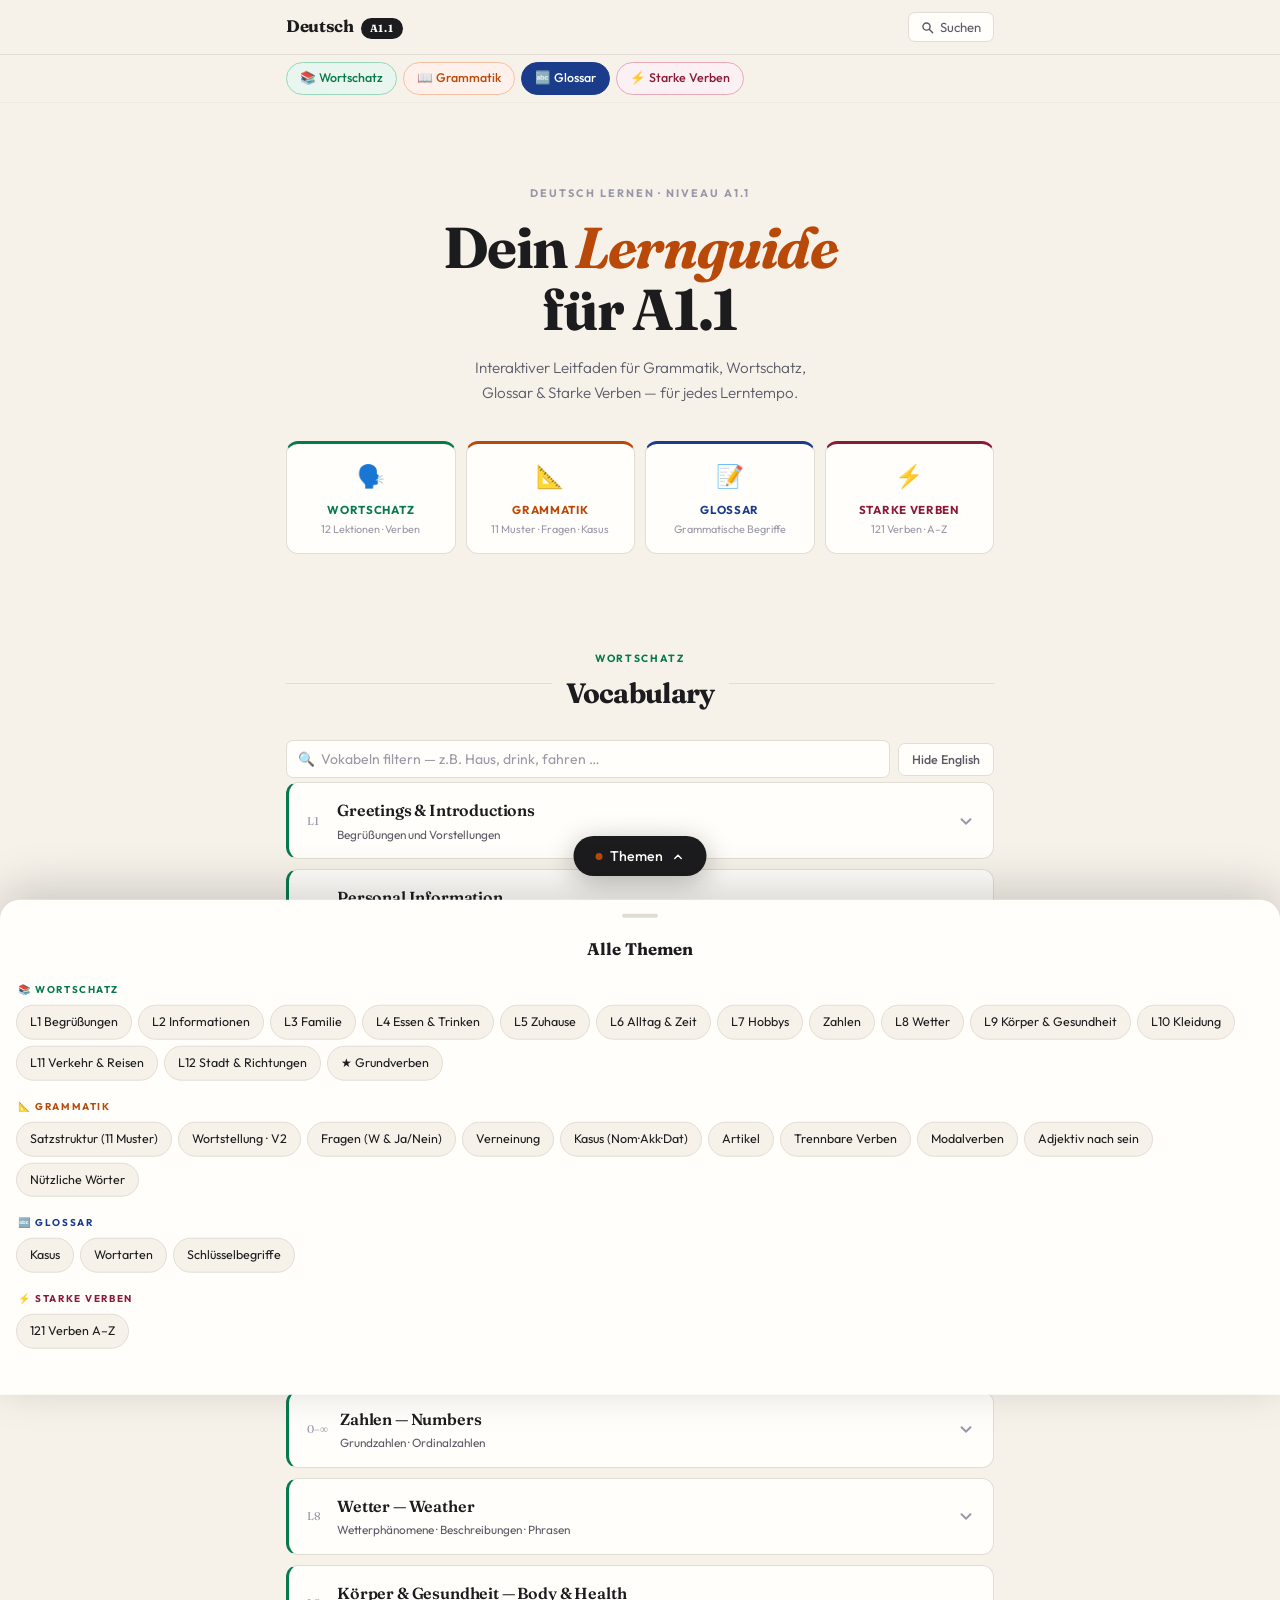
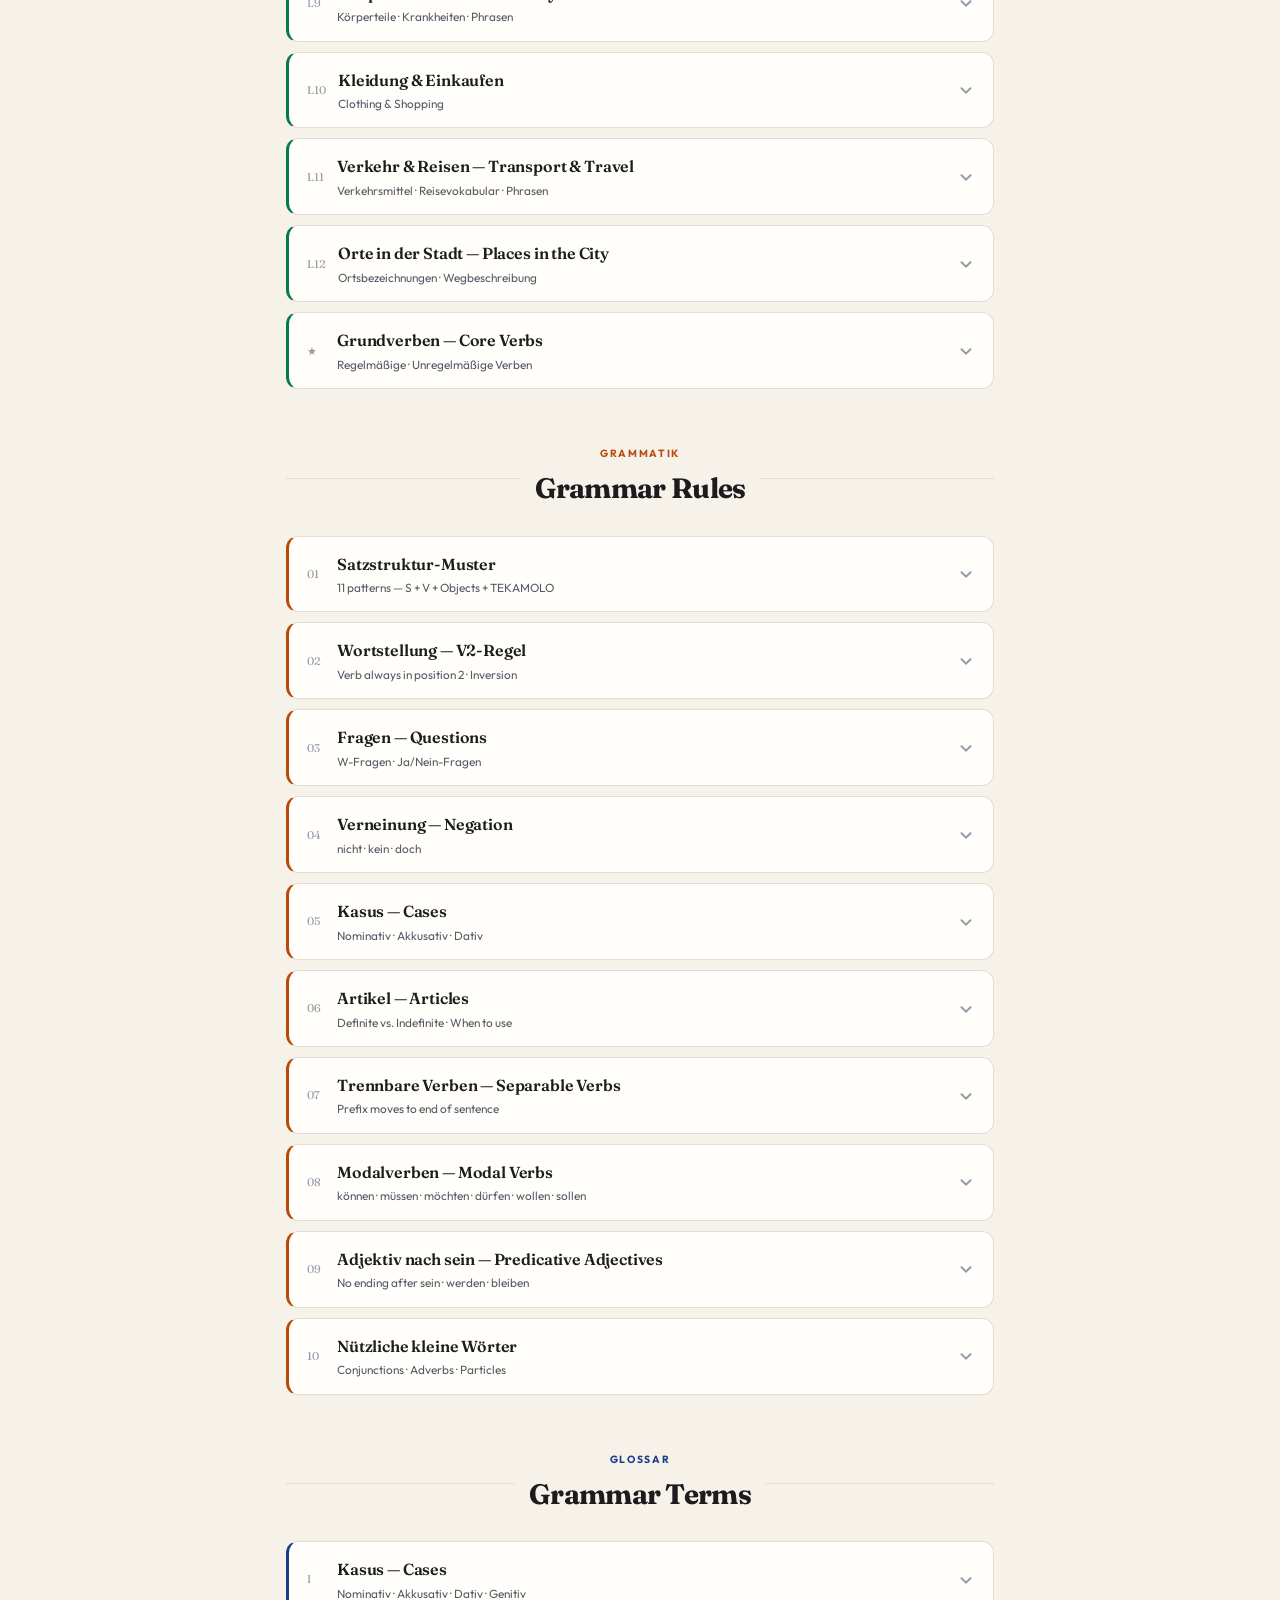
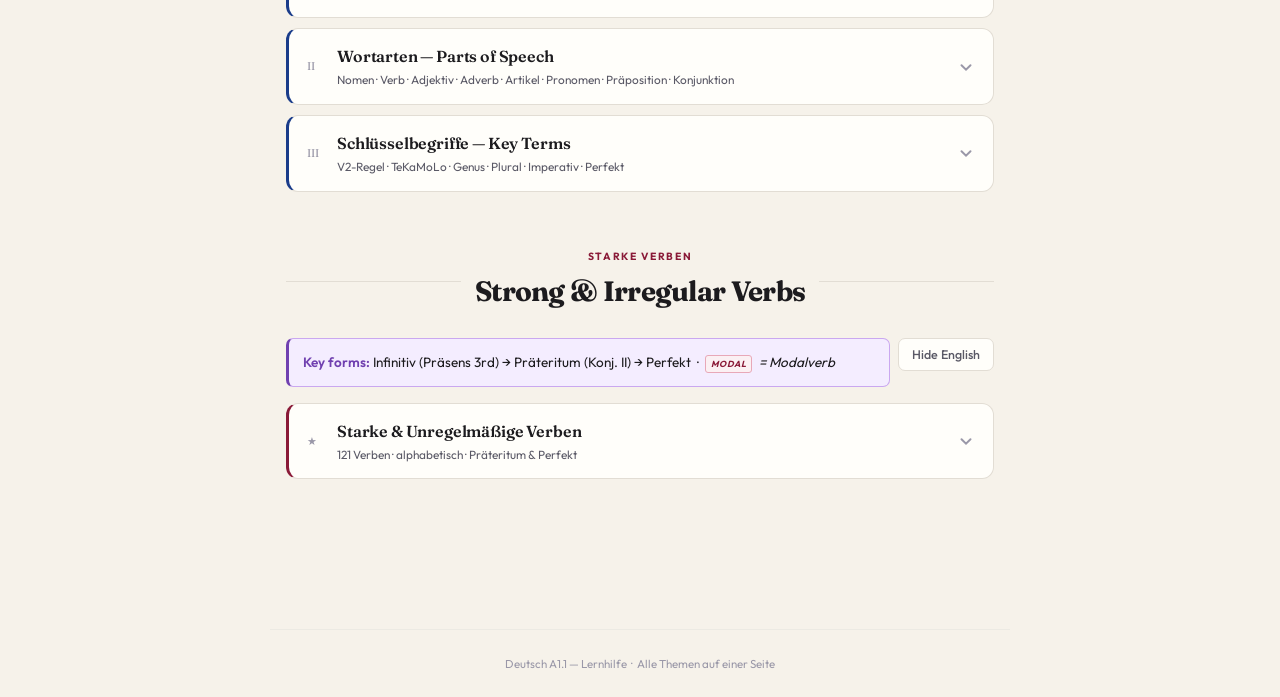
==== commit 046d1df9: "added Starke Verben with audio feature for all columns researched and added Starke Verben md file an" ====
--- a/index.html
+++ b/index.html
@@ -3,7 +3,7 @@
 <head>
   <meta charset="UTF-8">
   <meta name="viewport" content="width=device-width, initial-scale=1.0">
-  <meta name="description" content="Deutsch A1.1 — Interactive learning guide covering Grammar, Vocabulary, and Glossary for beginner German learners.">
+  <meta name="description" content="Deutsch A1.1 — Interactive learning guide covering Grammar, Vocabulary, Glossary, and Strong Irregular Verbs for beginner German learners.">
   <title>Deutsch A1.1 — Lernhilfe</title>
   <link rel="preconnect" href="https://fonts.googleapis.com">
   <link rel="preconnect" href="https://fonts.gstatic.com" crossorigin>
@@ -31,6 +31,10 @@
       --gl:          #1A3C8A;
       --gl-bg:       #EBF0FC;
       --gl-bd:       #A8BCEE;
+
+      --vb:          #8A1A38;
+      --vb-bg:       #FBF0F3;
+      --vb-bd:       #E8A8B8;
 
       --note:        #7040B0;
       --note-bg:     #F4EDFF;
@@ -151,9 +155,11 @@
     .chip.g  { color: var(--g);  border-color: var(--g-bd);  background: var(--g-bg); }
     .chip.v  { color: var(--v);  border-color: var(--v-bd);  background: var(--v-bg); }
     .chip.gl { color: var(--gl); border-color: var(--gl-bd); background: var(--gl-bg);}
+    .chip.vb { color: var(--vb); border-color: var(--vb-bd); background: var(--vb-bg);}
     .chip.g:hover,  .chip.g.active  { background: var(--g);  color: #fff; border-color: var(--g); }
     .chip.v:hover,  .chip.v.active  { background: var(--v);  color: #fff; border-color: var(--v); }
     .chip.gl:hover, .chip.gl.active { background: var(--gl); color: #fff; border-color: var(--gl);}
+    .chip.vb:hover, .chip.vb.active { background: var(--vb); color: #fff; border-color: var(--vb);}
 
     /* ─── MAIN ─── */
     .main-wrap {
@@ -196,7 +202,7 @@
     }
     .hero-cards {
       display: grid;
-      grid-template-columns: repeat(3, 1fr);
+      grid-template-columns: repeat(auto-fit, minmax(130px, 1fr));
       gap: 10px;
     }
     .hero-card {
@@ -213,6 +219,7 @@
     .hero-card.g  { border-top: 3px solid var(--g); }
     .hero-card.v  { border-top: 3px solid var(--v); }
     .hero-card.gl { border-top: 3px solid var(--gl);}
+    .hero-card.vb { border-top: 3px solid var(--vb);}
     .hc-icon { font-size: 1.4rem; margin-bottom: 5px; }
     .hc-label {
       font-size: 0.72rem;
@@ -223,6 +230,7 @@
     .hero-card.g  .hc-label { color: var(--g); }
     .hero-card.v  .hc-label { color: var(--v); }
     .hero-card.gl .hc-label { color: var(--gl);}
+    .hero-card.vb .hc-label { color: var(--vb);}
     .hc-sub { font-size: 0.68rem; color: var(--text-3); margin-top: 2px; }
 
     /* ─── SECTION HEADER ─── */
@@ -244,6 +252,7 @@
     .sec-eyebrow.g  { color: var(--g); }
     .sec-eyebrow.v  { color: var(--v); }
     .sec-eyebrow.gl { color: var(--gl);}
+    .sec-eyebrow.vb { color: var(--vb);}
     .sec-title {
       font-family: 'Fraunces', serif;
       font-size: 1.75rem;
@@ -262,6 +271,7 @@
     .card.g  { border-left: 3px solid var(--g); }
     .card.v  { border-left: 3px solid var(--v); }
     .card.gl { border-left: 3px solid var(--gl);}
+    .card.vb { border-left: 3px solid var(--vb);}
 
     .card-hd {
       display: flex;
@@ -586,6 +596,7 @@
     .sm-tag.g  { color: var(--g);  background: var(--g-bg); }
     .sm-tag.v  { color: var(--v);  background: var(--v-bg); }
     .sm-tag.gl { color: var(--gl); background: var(--gl-bg);}
+    .sm-tag.vb { color: var(--vb); background: var(--vb-bg);}
     .sm-empty {
       padding: 32px;
       text-align: center;
@@ -673,6 +684,7 @@
     .drawer-sec-label.g  { color: var(--g); }
     .drawer-sec-label.v  { color: var(--v); }
     .drawer-sec-label.gl { color: var(--gl);}
+    .drawer-sec-label.vb { color: var(--vb);}
     .drawer-links {
       display: flex;
       flex-wrap: wrap;
@@ -781,7 +793,7 @@
     .hide-toggle:hover { border-color: var(--v); color: var(--v); }
     .hide-toggle.active { background: var(--v); color: #fff; border-color: var(--v); }
 
-    #vocabulary.hide-en tbody td:nth-child(2) {
+    #vocabulary.hide-en .en-table tbody td:nth-child(2) {
       color: transparent;
       background: var(--border-lt);
       border-radius: 4px;
@@ -789,9 +801,61 @@
       user-select: none;
       transition: color 0.2s, background 0.2s;
     }
-    #vocabulary.hide-en tbody tr.peeked td:nth-child(2) {
+    #vocabulary.hide-en .en-table tbody tr.peeked td:nth-child(2) {
       color: var(--text) !important;
       background: var(--v-bg);
+    }
+
+    /* ─── VERBS TABLE ─── */
+    .verbs-table { min-width: 640px; }
+    .verbs-table td:nth-child(1) { min-width: 175px; }
+    .verbs-table td:nth-child(2) { min-width: 185px; color: var(--text-2); }
+    .verbs-table td:nth-child(3) { min-width: 160px; color: var(--text-2); }
+    .verbs-table td:nth-child(4) { min-width: 130px; font-style: italic; color: var(--text-3); }
+    .modal-badge {
+      display: inline-block;
+      font-size: 0.55rem;
+      font-weight: 700;
+      letter-spacing: 0.05em;
+      text-transform: uppercase;
+      padding: 1px 5px;
+      border-radius: 3px;
+      background: var(--vb-bg);
+      color: var(--vb);
+      border: 1px solid var(--vb-bd);
+      margin-right: 4px;
+      vertical-align: middle;
+    }
+    .vb-scroll-hint {
+      display: none;
+      font-size: 0.7rem;
+      color: var(--text-3);
+      text-align: center;
+      padding: 4px 0 6px;
+      letter-spacing: 0.05em;
+    }
+    @media (max-width: 680px) { .vb-scroll-hint { display: block; } }
+
+    /* ─── FEATURE: Hide English (verbs section) ─── */
+    .vb-controls {
+      display: flex;
+      align-items: flex-start;
+      gap: 8px;
+      margin-bottom: 16px;
+    }
+    .vb-controls .note { flex: 1; margin: 0; }
+    #verbs.hide-en .verbs-table tbody td:nth-child(4) {
+      color: transparent;
+      background: var(--border-lt);
+      border-radius: 4px;
+      cursor: pointer;
+      user-select: none;
+      transition: color 0.2s, background 0.2s;
+    }
+    #verbs.hide-en .verbs-table tbody tr.peeked td:nth-child(4) {
+      color: var(--text) !important;
+      background: var(--vb-bg);
+      font-style: italic;
     }
 
     /* ─── RESPONSIVE ─── */
@@ -824,6 +888,7 @@
     <a href="#vocabulary" class="chip v"  data-sec="vocabulary">📚 Wortschatz</a>
     <a href="#grammar"    class="chip g"  data-sec="grammar">📖 Grammatik</a>
     <a href="#glossary"   class="chip gl" data-sec="glossary">🔤 Glossar</a>
+    <a href="#verbs"      class="chip vb" data-sec="verbs">⚡ Starke Verben</a>
   </div>
 </nav>
 
@@ -834,7 +899,7 @@
   <section id="overview" class="hero scroll-target">
     <p class="hero-eyebrow">Deutsch lernen · Niveau A1.1</p>
     <h1 class="hero-title">Dein <em>Lernguide</em><br>für A1.1</h1>
-    <p class="hero-sub">Interaktiver Leitfaden für Grammatik, Wortschatz und Glossar — für jedes Lerntempo.</p>
+    <p class="hero-sub">Interaktiver Leitfaden für Grammatik, Wortschatz, Glossar &amp; Starke Verben — für jedes Lerntempo.</p>
     <div class="hero-cards">
       <a href="#vocabulary" class="hero-card v reveal">
         <div class="hc-icon">🗣️</div>
@@ -850,6 +915,11 @@
         <div class="hc-icon">📝</div>
         <div class="hc-label">Glossar</div>
         <div class="hc-sub">Grammatische Begriffe</div>
+      </a>
+      <a href="#verbs" class="hero-card vb reveal" style="transition-delay:0.24s">
+        <div class="hc-icon">⚡</div>
+        <div class="hc-label">Starke Verben</div>
+        <div class="hc-sub">121 Verben · A–Z</div>
       </a>
     </div>
   </section>
@@ -2320,6 +2390,177 @@
     </div>
   </section>
 
+  <!-- ═══════════════ STRONG & IRREGULAR VERBS ═══════════════ -->
+  <section id="verbs" class="scroll-target">
+    <div class="sec-head reveal">
+      <div class="sec-line"></div>
+      <div class="sec-head-c">
+        <div class="sec-eyebrow vb">Starke Verben</div>
+        <div class="sec-title">Strong &amp; Irregular Verbs</div>
+      </div>
+      <div class="sec-line"></div>
+    </div>
+
+    <!-- Controls: info + hide english -->
+    <div class="vb-controls reveal">
+      <div class="note">
+        <strong>Key forms:</strong> Infinitiv (Präsens 3rd) → Präteritum (Konj. II) → Perfekt &nbsp;·&nbsp; <em><span class="modal-badge">modal</span> = Modalverb</em>
+      </div>
+      <button id="verbs-hide-toggle" class="hide-toggle" title="Tap a cell to reveal">Hide English</button>
+    </div>
+
+    <!-- Verb reference card -->
+    <div class="card vb reveal" id="strong-verbs">
+      <div class="card-hd" onclick="toggleCard(this)">
+        <div class="card-hd-left">
+          <span class="card-num">★</span>
+          <div>
+            <div class="card-title">Starke &amp; Unregelmäßige Verben</div>
+            <div class="card-sub">121 Verben · alphabetisch · Präteritum &amp; Perfekt</div>
+          </div>
+        </div>
+        <svg class="card-chev" width="18" height="18" viewBox="0 0 20 20" fill="none" stroke="currentColor" stroke-width="2.2" stroke-linecap="round"><polyline points="5 8 10 13 15 8"/></svg>
+      </div>
+      <div class="card-bd"><div class="card-bd-in">
+        <p class="vb-scroll-hint">← scroll horizontally to see all columns →</p>
+        <div class="t-wrap">
+          <table class="verbs-table">
+            <thead><tr>
+              <th>Infinitiv (Präsens)</th>
+              <th>Präteritum (Konj. II)</th>
+              <th>Perfekt</th>
+              <th>Meaning</th>
+            </tr></thead>
+            <tbody>
+              <tr><td>befehlen (befiehlt)</td><td>befahl (befähle)</td><td>befohlen</td><td>to command</td></tr>
+              <tr><td>beginnen</td><td>begann (begänne)</td><td>begonnen</td><td>to begin</td></tr>
+              <tr><td>bewegen</td><td>bewog (bewöge)</td><td>bewogen</td><td>to move</td></tr>
+              <tr><td>biegen</td><td>bog (böge)</td><td>gebogen</td><td>to bend</td></tr>
+              <tr><td>bieten</td><td>bot (böte)</td><td>geboten</td><td>to offer</td></tr>
+              <tr><td>binden</td><td>band (bände)</td><td>gebunden</td><td>to tie / bind</td></tr>
+              <tr><td>bitten</td><td>bat (bäte)</td><td>gebeten</td><td>to ask / request</td></tr>
+              <tr><td>blasen (bläst)</td><td>blies</td><td>geblasen</td><td>to blow</td></tr>
+              <tr><td>bleiben</td><td>blieb</td><td>ist geblieben</td><td>to stay / remain</td></tr>
+              <tr><td>braten (brät, bratet)</td><td>briet</td><td>gebraten</td><td>to fry / roast</td></tr>
+              <tr><td>brechen (bricht)</td><td>brach (bräche)</td><td>gebrochen</td><td>to break</td></tr>
+              <tr><td>brennen</td><td>brannte (brennte)</td><td>gebrannt</td><td>to burn</td></tr>
+              <tr><td>bringen</td><td>brachte (brächte)</td><td>gebracht</td><td>to bring</td></tr>
+              <tr><td>denken</td><td>dachte (dächte)</td><td>gedacht</td><td>to think</td></tr>
+              <tr><td>dringen</td><td>drang (dränge)</td><td>hat, ist gedrungen</td><td>to penetrate / press</td></tr>
+              <tr><td><span class="modal-badge">modal</span>dürfen (darf)</td><td>durfte (dürfte)</td><td>gedurft</td><td>may</td></tr>
+              <tr><td>empfehlen (empfiehlt)</td><td>empfahl (empfähle)</td><td>empfohlen</td><td>to recommend</td></tr>
+              <tr><td>essen (isst)</td><td>aß (äße)</td><td>gegessen</td><td>to eat</td></tr>
+              <tr><td>fahren (fährt)</td><td>fuhr (führe)</td><td>ist, hat gefahren</td><td>to drive / travel</td></tr>
+              <tr><td>fallen (fällt)</td><td>fiel</td><td>ist gefallen</td><td>to fall</td></tr>
+              <tr><td>fangen (fängt)</td><td>fing</td><td>gefangen</td><td>to catch</td></tr>
+              <tr><td>finden</td><td>fand (fände)</td><td>gefunden</td><td>to find</td></tr>
+              <tr><td>fliegen</td><td>flog (flöge)</td><td>ist, hat geflogen</td><td>to fly</td></tr>
+              <tr><td>fliehen</td><td>floh (flöhe)</td><td>ist geflohen</td><td>to flee</td></tr>
+              <tr><td>fließen</td><td>floss (flösse)</td><td>ist geflossen</td><td>to flow</td></tr>
+              <tr><td>frieren</td><td>fror (fröre)</td><td>hat, ist gefroren</td><td>to freeze</td></tr>
+              <tr><td>geben (gibt)</td><td>gab (gäbe)</td><td>gegeben</td><td>to give</td></tr>
+              <tr><td>gehen</td><td>ging</td><td>ist gegangen</td><td>to go</td></tr>
+              <tr><td>gelingen</td><td>gelang (gelänge)</td><td>ist gelungen</td><td>to succeed</td></tr>
+              <tr><td>gelten (gilt)</td><td>galt (gälte)</td><td>gegolten</td><td>to be valid</td></tr>
+              <tr><td>genießen</td><td>genoß (genösse)</td><td>genossen</td><td>to enjoy</td></tr>
+              <tr><td>geschehen (geschieht)</td><td>geschah (geschähe)</td><td>ist geschehen</td><td>to happen</td></tr>
+              <tr><td>gewinnen</td><td>gewann (gewönne)</td><td>gewonnen</td><td>to win</td></tr>
+              <tr><td>gießen</td><td>goss (gösse)</td><td>gegossen</td><td>to pour</td></tr>
+              <tr><td>gleichen</td><td>glich</td><td>geglichen</td><td>to resemble</td></tr>
+              <tr><td>graben (gräbt)</td><td>grub (grübe)</td><td>gegraben</td><td>to dig</td></tr>
+              <tr><td>greifen</td><td>griff</td><td>gegriffen</td><td>to grasp / reach</td></tr>
+              <tr><td>haben (du hast, er hat)</td><td>hatte (hätte)</td><td>gehabt</td><td>to have</td></tr>
+              <tr><td>halten (hält)</td><td>hielt</td><td>gehalten</td><td>to hold / stop</td></tr>
+              <tr><td>hängen</td><td>hing</td><td>gehangen</td><td>to hang</td></tr>
+              <tr><td>heben</td><td>hob (höbe)</td><td>gehoben</td><td>to lift</td></tr>
+              <tr><td>heißen</td><td>hieß</td><td>geheißen</td><td>to be called</td></tr>
+              <tr><td>helfen (hilft)</td><td>half (hülfe)</td><td>geholfen</td><td>to help</td></tr>
+              <tr><td>kennen</td><td>kannte (kennte)</td><td>gekannt</td><td>to know (person/thing)</td></tr>
+              <tr><td>klingen</td><td>klang (klänge)</td><td>geklungen</td><td>to sound</td></tr>
+              <tr><td>kommen</td><td>kam (käme)</td><td>ist gekommen</td><td>to come</td></tr>
+              <tr><td><span class="modal-badge">modal</span>können (kann)</td><td>konnte (könnte)</td><td>gekonnt</td><td>can</td></tr>
+              <tr><td>laden (lädt)</td><td>lud (lüde)</td><td>geladen</td><td>to load / invite</td></tr>
+              <tr><td>lassen (lässt)</td><td>ließ</td><td>gelassen</td><td>to let / leave</td></tr>
+              <tr><td>laufen (läuft)</td><td>lief</td><td>ist gelaufen</td><td>to run / walk</td></tr>
+              <tr><td>leiden</td><td>litt</td><td>gelitten</td><td>to suffer</td></tr>
+              <tr><td>leihen</td><td>lieh</td><td>geliehen</td><td>to lend / borrow</td></tr>
+              <tr><td>lesen (liest)</td><td>las (läse)</td><td>gelesen</td><td>to read</td></tr>
+              <tr><td>liegen</td><td>lag (läge)</td><td>gelegen</td><td>to lie / be located</td></tr>
+              <tr><td>lügen</td><td>log (löge)</td><td>gelogen</td><td>to lie (untruth)</td></tr>
+              <tr><td>meiden</td><td>mied</td><td>gemieden</td><td>to avoid</td></tr>
+              <tr><td>messen (misst)</td><td>maß (mäße)</td><td>gemessen</td><td>to measure</td></tr>
+              <tr><td><span class="modal-badge">modal</span>mögen (mag)</td><td>mochte (möchte)</td><td>gemocht</td><td>to like</td></tr>
+              <tr><td><span class="modal-badge">modal</span>müssen (muss)</td><td>musste (müsste)</td><td>gemusst</td><td>must</td></tr>
+              <tr><td>nehmen (nimmt)</td><td>nahm (nähme)</td><td>genommen</td><td>to take</td></tr>
+              <tr><td>nennen</td><td>nannte (nennte)</td><td>genannt</td><td>to name / call</td></tr>
+              <tr><td>raten (rät)</td><td>riet</td><td>geraten</td><td>to advise / guess</td></tr>
+              <tr><td>reiben</td><td>rieb</td><td>gerieben</td><td>to rub</td></tr>
+              <tr><td>reißen</td><td>riss</td><td>ist, hat gerissen</td><td>to tear</td></tr>
+              <tr><td>reiten</td><td>ritt</td><td>ist, hat geritten</td><td>to ride (horse)</td></tr>
+              <tr><td>rennen</td><td>rannte (rennte)</td><td>ist gerannt</td><td>to run</td></tr>
+              <tr><td>riechen</td><td>roch (röche)</td><td>gerochen</td><td>to smell</td></tr>
+              <tr><td>ringen</td><td>rang (ränge)</td><td>gerungen</td><td>to wrestle / struggle</td></tr>
+              <tr><td>rufen</td><td>rief</td><td>gerufen</td><td>to call / shout</td></tr>
+              <tr><td>salzen</td><td>salzte</td><td>gesalzen</td><td>to salt</td></tr>
+              <tr><td>scheinen</td><td>schien</td><td>geschienen</td><td>to shine / seem</td></tr>
+              <tr><td>schieben</td><td>schob (schöbe)</td><td>geschoben</td><td>to push</td></tr>
+              <tr><td>schlafen (schläft)</td><td>schlief</td><td>geschlafen</td><td>to sleep</td></tr>
+              <tr><td>schlagen (schlägt)</td><td>schlug (schlüge)</td><td>geschlagen</td><td>to hit / beat</td></tr>
+              <tr><td>schließen</td><td>schloss (schlösse)</td><td>geschlossen</td><td>to close</td></tr>
+              <tr><td>schneiden</td><td>schnitt</td><td>geschnitten</td><td>to cut</td></tr>
+              <tr><td>(er)schrecken</td><td>erschrak (erschräke)</td><td>ist erschrocken</td><td>to frighten / be startled</td></tr>
+              <tr><td>schreiben</td><td>schrieb</td><td>geschrieben</td><td>to write</td></tr>
+              <tr><td>schreien</td><td>schrie</td><td>geschrieen</td><td>to scream / shout</td></tr>
+              <tr><td>schreiten</td><td>schritt</td><td>geschritten</td><td>to stride</td></tr>
+              <tr><td>schweigen</td><td>schwieg</td><td>geschwiegen</td><td>to be silent</td></tr>
+              <tr><td>schwimmen</td><td>schwamm (schwämme)</td><td>ist, hat geschwommen</td><td>to swim</td></tr>
+              <tr><td>schwinden</td><td>schwand (schwände)</td><td>ist geschwunden</td><td>to dwindle / vanish</td></tr>
+              <tr><td>schwingen</td><td>schwang (schwänge)</td><td>hat, ist geschwungen</td><td>to swing</td></tr>
+              <tr><td>schwören</td><td>schwur, schwor (schwüre)</td><td>geschworen</td><td>to swear (oath)</td></tr>
+              <tr><td>sehen (sieht)</td><td>sah (sähe)</td><td>gesehen</td><td>to see</td></tr>
+              <tr><td>sein (ist)</td><td>war (wäre)</td><td>ist gewesen</td><td>to be</td></tr>
+              <tr><td>singen</td><td>sang (sänge)</td><td>gesungen</td><td>to sing</td></tr>
+              <tr><td>sinken</td><td>sank (sänke)</td><td>ist gesunken</td><td>to sink</td></tr>
+              <tr><td>sitzen</td><td>saß (säße)</td><td>gesessen</td><td>to sit</td></tr>
+              <tr><td><span class="modal-badge">modal</span>sollen (soll)</td><td>sollte</td><td>gesollt</td><td>should</td></tr>
+              <tr><td>sprechen (spricht)</td><td>sprach (spräche)</td><td>gesprochen</td><td>to speak</td></tr>
+              <tr><td>springen</td><td>sprang (spränge)</td><td>ist gesprungen</td><td>to jump</td></tr>
+              <tr><td>stechen (sticht)</td><td>stach (stäche)</td><td>gestochen</td><td>to sting / stab</td></tr>
+              <tr><td>stehen</td><td>stand (stände od. stünde)</td><td>gestanden</td><td>to stand</td></tr>
+              <tr><td>stehlen (stiehlt)</td><td>stahl (stähle)</td><td>gestohlen</td><td>to steal</td></tr>
+              <tr><td>steigen</td><td>stieg</td><td>ist gestiegen</td><td>to climb / rise</td></tr>
+              <tr><td>sterben (stirbt)</td><td>starb (stürbe)</td><td>ist gestorben</td><td>to die</td></tr>
+              <tr><td>stoßen (stößt)</td><td>stieß</td><td>gestoßen</td><td>to push / bump</td></tr>
+              <tr><td>streichen</td><td>strich</td><td>ist, hat gestrichen</td><td>to stroke / cross out</td></tr>
+              <tr><td>streiten</td><td>stritt</td><td>gestritten</td><td>to argue / quarrel</td></tr>
+              <tr><td>tragen (trägt)</td><td>trug (trüge)</td><td>getragen</td><td>to carry / wear</td></tr>
+              <tr><td>treffen (trifft)</td><td>traf (träfe)</td><td>getroffen</td><td>to meet / hit</td></tr>
+              <tr><td>treten (tritt)</td><td>trat (träte)</td><td>hat, ist getreten</td><td>to step / kick</td></tr>
+              <tr><td>trinken</td><td>trank (tränke)</td><td>getrunken</td><td>to drink</td></tr>
+              <tr><td>trügen</td><td>trog (tröge)</td><td>getrogen</td><td>to deceive</td></tr>
+              <tr><td>tun (tut)</td><td>tat (täte)</td><td>getan</td><td>to do</td></tr>
+              <tr><td>verderben (verdirbt)</td><td>verdarb (verdürbe)</td><td>verdorben</td><td>to spoil / ruin</td></tr>
+              <tr><td>vergessen (vergisst)</td><td>vergaß (vergäße)</td><td>vergessen</td><td>to forget</td></tr>
+              <tr><td>verlieren</td><td>verlor (verlöre)</td><td>verloren</td><td>to lose</td></tr>
+              <tr><td>wachsen (wächst)</td><td>wuchs (wüchse)</td><td>ist gewachsen</td><td>to grow</td></tr>
+              <tr><td>waschen (wäscht)</td><td>wusch (wüsche)</td><td>gewaschen</td><td>to wash</td></tr>
+              <tr><td>werben (wirbt)</td><td>warb (würbe)</td><td>geworben</td><td>to advertise / recruit</td></tr>
+              <tr><td>werden (wird)</td><td>wurde, ward (würde)</td><td>ist geworden</td><td>to become</td></tr>
+              <tr><td>werfen (wirft)</td><td>warf (würfe)</td><td>geworfen</td><td>to throw</td></tr>
+              <tr><td>wiegen</td><td>wog (wöge)</td><td>gewogen</td><td>to weigh</td></tr>
+              <tr><td>wissen (weiß)</td><td>wusste (wüsste)</td><td>gewusst</td><td>to know (fact)</td></tr>
+              <tr><td><span class="modal-badge">modal</span>wollen (will)</td><td>wollte</td><td>gewollt</td><td>want to</td></tr>
+              <tr><td>(ver)zeihen</td><td>verzieh</td><td>verziehen</td><td>to forgive</td></tr>
+              <tr><td>ziehen</td><td>zog (zöge)</td><td>hat, ist gezogen</td><td>to pull / move</td></tr>
+              <tr><td>zwingen</td><td>zwang (zwänge)</td><td>gezwungen</td><td>to force / compel</td></tr>
+            </tbody>
+          </table>
+        </div>
+        <p style="font-size:0.72rem;color:var(--text-3);margin-top:10px;">Source: Wichtige starke und unregelmäßige Verben — Der Die Das Language School</p>
+      </div></div>
+    </div>
+  </section>
+
 </div><!-- /main-wrap -->
 
 <!-- Footer -->
@@ -2388,6 +2629,13 @@
       <span class="dl" onclick="navTo('glos-terms')">Schlüsselbegriffe</span>
     </div>
   </div>
+
+  <div class="drawer-sec">
+    <span class="drawer-sec-label vb">⚡ Starke Verben</span>
+    <div class="drawer-links">
+      <span class="dl" onclick="navTo('strong-verbs')">121 Verben A–Z</span>
+    </div>
+  </div>
 </div>
 
 <!-- Search Overlay Background -->
@@ -2444,7 +2692,7 @@
 
 // ── Global Search ──
 const searchData = [];
-document.querySelectorAll('#grammar tbody tr, #vocabulary tbody tr, #glossary tbody tr').forEach(row => {
+document.querySelectorAll('#grammar tbody tr, #vocabulary tbody tr, #glossary tbody tr, #verbs tbody tr').forEach(row => {
   const cells = row.querySelectorAll('td');
   if (cells.length < 2) return;
   const de = cells[0].textContent.trim();
@@ -2493,8 +2741,8 @@
   }
   resultsEl.innerHTML = matches.map(m => {
     const idx = searchData.indexOf(m);
-    const sType = m.section === 'vocabulary' ? 'v' : m.section === 'grammar' ? 'g' : 'gl';
-    const sLabel = m.section === 'vocabulary' ? 'Wortschatz' : m.section === 'grammar' ? 'Grammatik' : 'Glossar';
+    const sType = m.section === 'vocabulary' ? 'v' : m.section === 'grammar' ? 'g' : m.section === 'verbs' ? 'vb' : 'gl';
+    const sLabel = m.section === 'vocabulary' ? 'Wortschatz' : m.section === 'grammar' ? 'Grammatik' : m.section === 'verbs' ? 'Verben' : 'Glossar';
     return `<div class="sm-item" onclick="goToResult(${idx})">
       <div class="sm-item-text">
         <div class="sm-de">${m.de}</div>
@@ -2576,7 +2824,8 @@
 const sections = [
   { id: 'grammar',    chip: 'grammar' },
   { id: 'vocabulary', chip: 'vocabulary' },
-  { id: 'glossary',   chip: 'glossary' }
+  { id: 'glossary',   chip: 'glossary' },
+  { id: 'verbs',      chip: 'verbs' }
 ];
 
 const chips = document.querySelectorAll('.section-nav .chip');
@@ -2654,7 +2903,46 @@
     });
     firstTd.appendChild(btn);
   });
+
+  // ── Extra: speak buttons for verbs table columns 2 & 3 (Präteritum, Perfekt) ──
+  function makeSpeakBtn(text) {
+    const b = document.createElement('button');
+    b.className = 'speak-btn';
+    b.innerHTML = speakSVG;
+    b.title = 'Vorlesen (de-DE)';
+    b.addEventListener('click', e => {
+      e.stopPropagation();
+      speechSynthesis.cancel();
+      const utt = new SpeechSynthesisUtterance(text);
+      utt.lang = 'de-DE';
+      utt.rate = 0.88;
+      speechSynthesis.speak(utt);
+      b.classList.add('active');
+      utt.onend = () => b.classList.remove('active');
+      setTimeout(() => b.classList.remove('active'), 4000);
+    });
+    return b;
+  }
+
+  document.querySelectorAll('.verbs-table tbody tr').forEach(row => {
+    const cells = row.querySelectorAll('td');
+    [1, 2].forEach(idx => {
+      const cell = cells[idx];
+      if (!cell) return;
+      const rawText = cell.textContent.trim();
+      if (!rawText || rawText.length < 2) return;
+      cell.appendChild(makeSpeakBtn(rawText));
+    });
+  });
 }
+
+// Mark only tables whose 2nd header is actually "English"
+document.querySelectorAll('#vocabulary table').forEach(table => {
+  const th2 = table.querySelector('thead th:nth-child(2)');
+  if (th2 && th2.textContent.trim().toLowerCase().includes('english')) {
+    table.classList.add('en-table');
+  }
+});
 
 // ── Feature 3: Hide English translations (vocabulary) ──
 const hideToggle = document.getElementById('hide-toggle');
@@ -2675,6 +2963,30 @@
   });
 });
 
+// ── Feature 4: Hide English (verbs section) ──
+const verbsHideToggle = document.getElementById('verbs-hide-toggle');
+const verbsEl = document.getElementById('verbs');
+
+verbsHideToggle.addEventListener('click', () => {
+  const on = verbsEl.classList.toggle('hide-en');
+  verbsHideToggle.textContent = on ? 'Show English' : 'Hide English';
+  verbsHideToggle.classList.toggle('active', on);
+  if (!on) verbsEl.querySelectorAll('tr.peeked').forEach(r => r.classList.remove('peeked'));
+  // Auto-open the card when hiding starts
+  if (on) {
+    const card = document.getElementById('strong-verbs');
+    if (card && !card.classList.contains('open')) card.classList.add('open');
+  }
+});
+
+document.querySelectorAll('#verbs tbody tr').forEach(row => {
+  row.addEventListener('click', e => {
+    if (!verbsEl.classList.contains('hide-en')) return;
+    if (e.target.closest('.speak-btn')) return;
+    row.classList.toggle('peeked');
+  });
+});
+
 // ── Hero cards smooth scroll ──
 document.querySelectorAll('.hero-card').forEach(card => {
   card.addEventListener('click', () => {
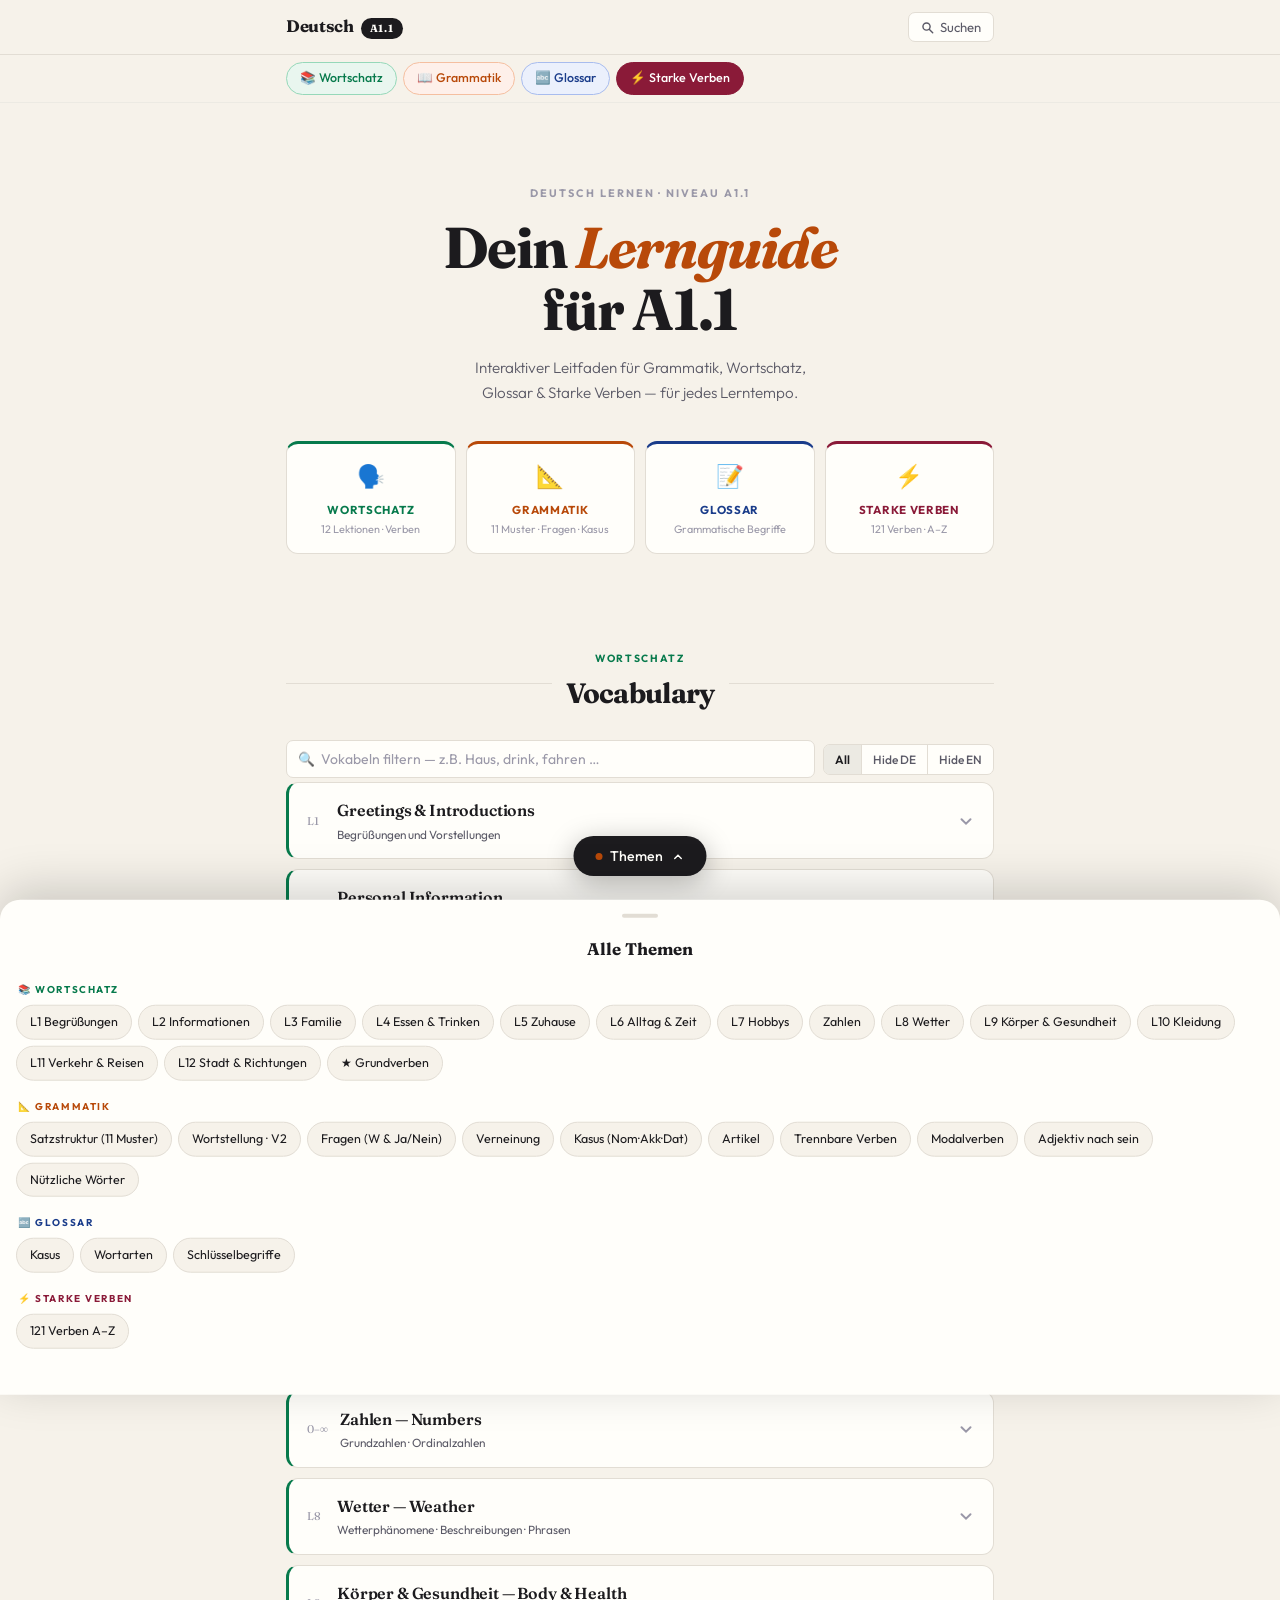
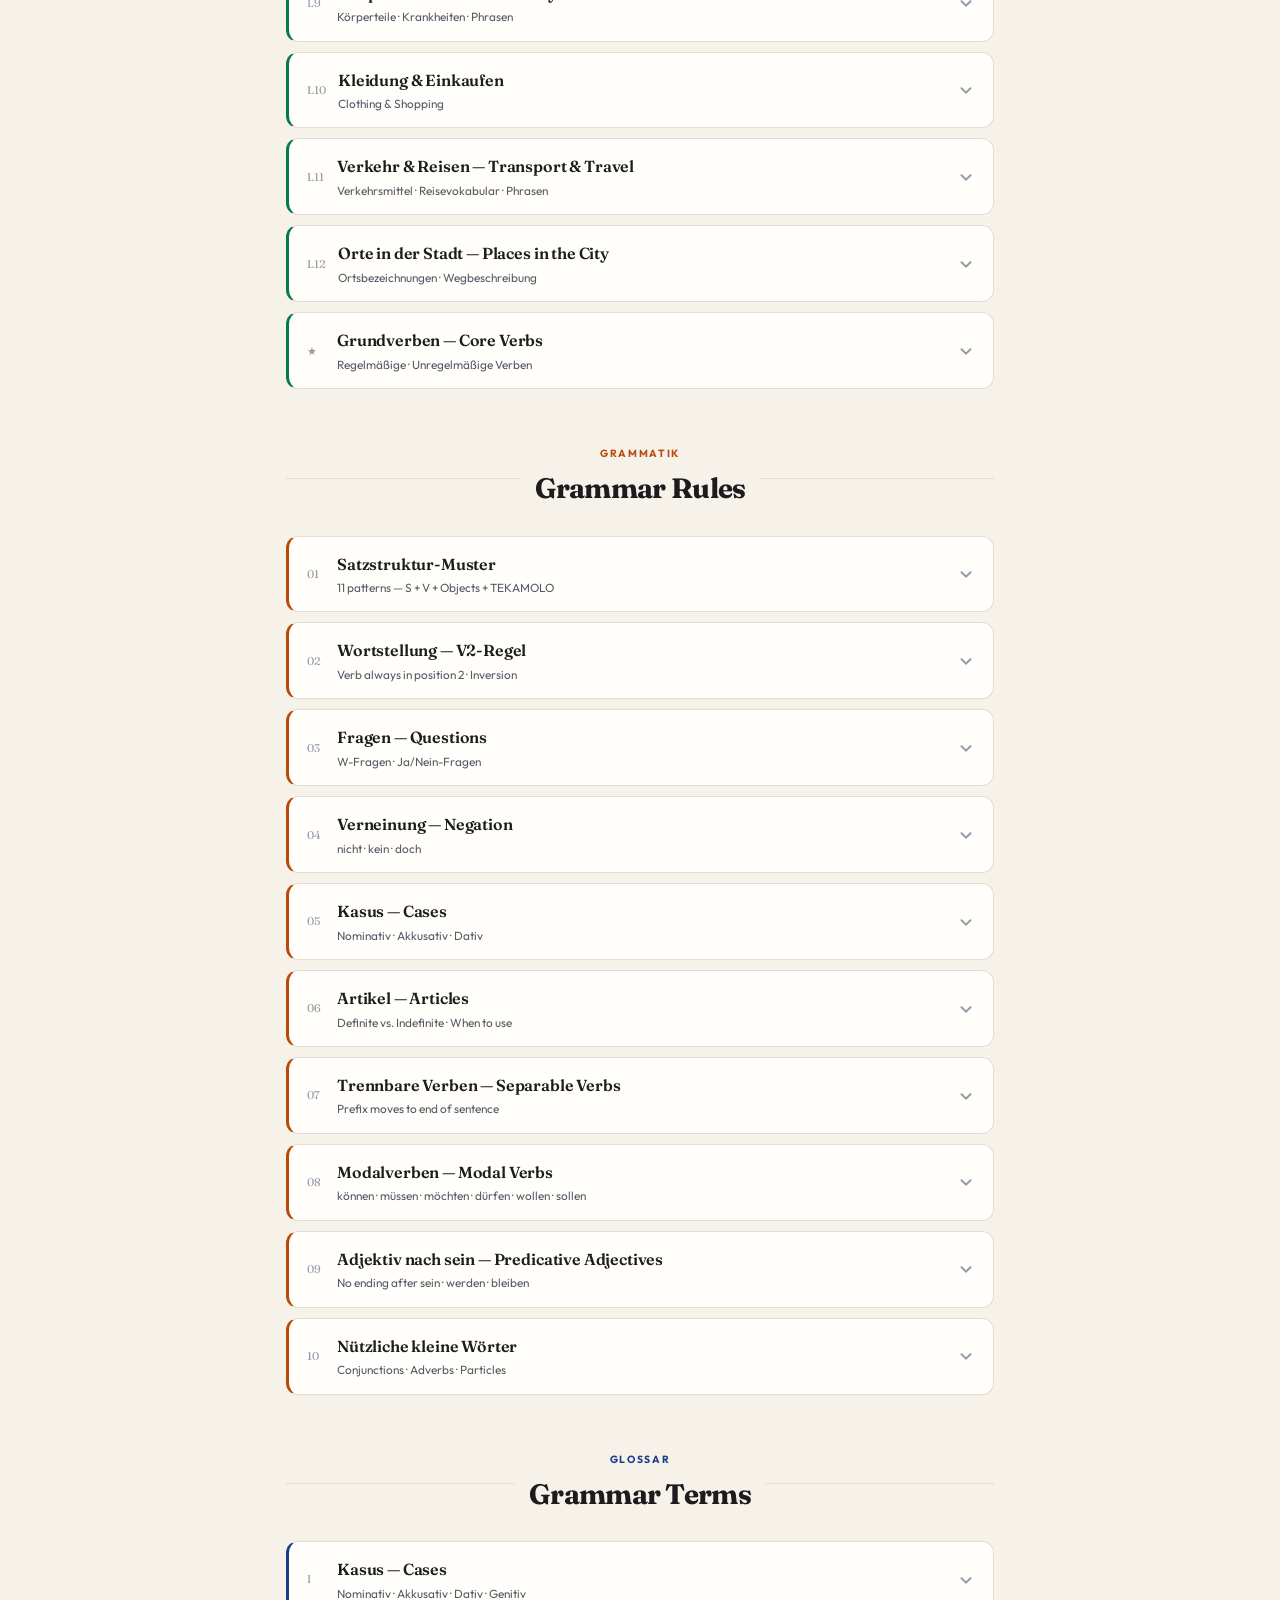
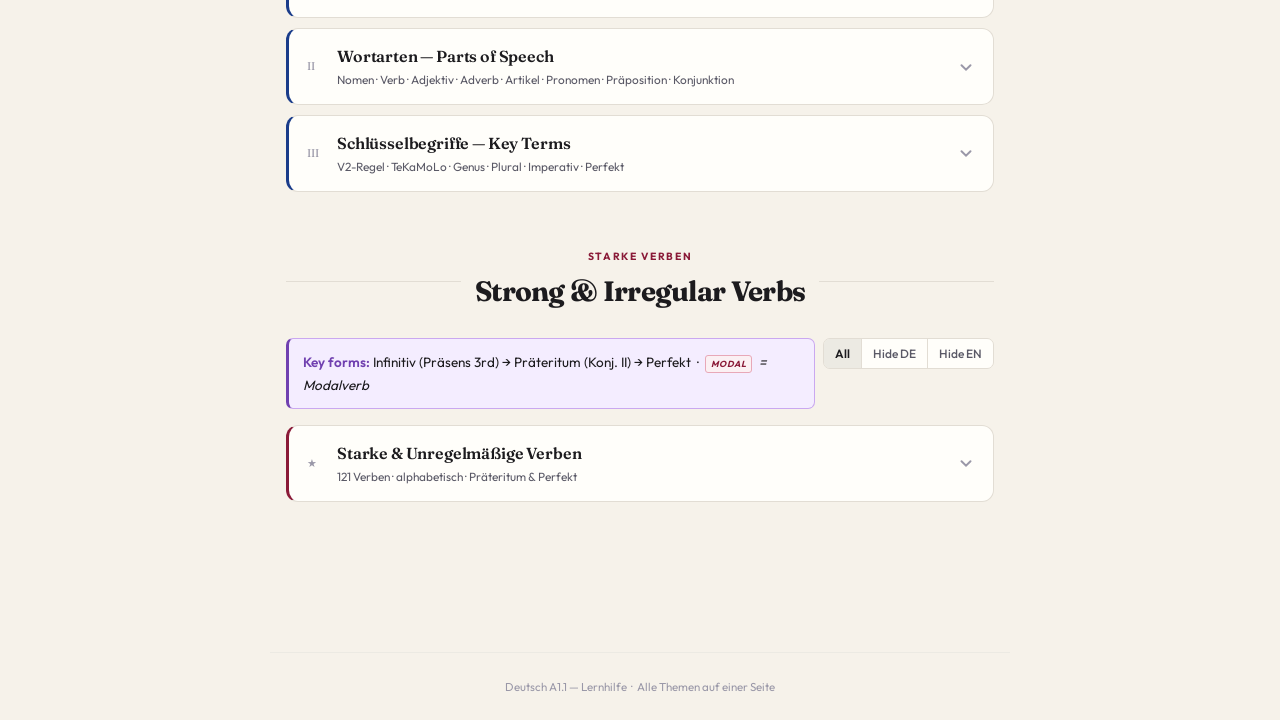
==== commit be0d4772: "ADDED separation of js and css from html" ====
--- a/index.html
+++ b/index.html
@@ -8,863 +8,7 @@
   <link rel="preconnect" href="https://fonts.googleapis.com">
   <link rel="preconnect" href="https://fonts.gstatic.com" crossorigin>
   <link href="https://fonts.googleapis.com/css2?family=Fraunces:ital,opsz,wght@0,9..144,300;0,9..144,400;0,9..144,600;0,9..144,700;1,9..144,400&family=Outfit:wght@300;400;500;600;700&display=swap" rel="stylesheet">
-  <style>
-    *, *::before, *::after { box-sizing: border-box; margin: 0; padding: 0; }
-
-    :root {
-      --bg:          #F6F2EA;
-      --surface:     #FFFEFA;
-      --text:        #1C1B1E;
-      --text-2:      #5A5966;
-      --text-3:      #9A98A8;
-      --border:      #E2DDD4;
-      --border-lt:   #ECEAE3;
-
-      --g:           #B84909;
-      --g-bg:        #FEF0EA;
-      --g-bd:        #F5BFA0;
-
-      --v:           #077A4C;
-      --v-bg:        #E9F6EF;
-      --v-bd:        #96D8B9;
-
-      --gl:          #1A3C8A;
-      --gl-bg:       #EBF0FC;
-      --gl-bd:       #A8BCEE;
-
-      --vb:          #8A1A38;
-      --vb-bg:       #FBF0F3;
-      --vb-bd:       #E8A8B8;
-
-      --note:        #7040B0;
-      --note-bg:     #F4EDFF;
-      --note-bd:     #CAA8F0;
-
-      --nav-h:       54px;
-      --sub-h:       42px;
-      --max-w:       740px;
-      --r:           12px;
-      --rs:          7px;
-    }
-
-    html { scroll-behavior: smooth; font-size: 16px; }
-
-    body {
-      font-family: 'Outfit', sans-serif;
-      background: var(--bg);
-      color: var(--text);
-      line-height: 1.65;
-      min-height: 100vh;
-    }
-
-    /* ─── PROGRESS BAR ─── */
-    #progress-bar {
-      position: fixed; top: 0; left: 0;
-      width: 0%; height: 3px;
-      background: linear-gradient(90deg, var(--g), var(--v));
-      z-index: 1000;
-      transition: width 0.08s linear;
-    }
-
-    /* ─── HEADER ─── */
-    .site-header {
-      position: sticky; top: 0; z-index: 200;
-      background: var(--bg);
-      border-bottom: 1px solid var(--border);
-    }
-    .header-inner {
-      max-width: var(--max-w);
-      margin: 0 auto;
-      padding: 0 16px;
-      height: var(--nav-h);
-      display: flex;
-      align-items: center;
-      justify-content: space-between;
-      gap: 12px;
-    }
-    .site-title {
-      font-family: 'Fraunces', serif;
-      font-size: 1.05rem;
-      font-weight: 700;
-      color: var(--text);
-      text-decoration: none;
-      letter-spacing: -0.02em;
-      white-space: nowrap;
-    }
-    .level-pill {
-      display: inline-flex;
-      align-items: center;
-      padding: 2px 9px;
-      background: var(--text);
-      color: var(--surface);
-      border-radius: 20px;
-      font-size: 0.65rem;
-      font-weight: 700;
-      letter-spacing: 0.08em;
-      text-transform: uppercase;
-      margin-left: 7px;
-      vertical-align: middle;
-    }
-    .search-trigger {
-      display: flex; align-items: center; gap: 6px;
-      background: var(--surface);
-      border: 1px solid var(--border);
-      border-radius: var(--rs);
-      padding: 6px 12px;
-      font-family: 'Outfit', sans-serif;
-      font-size: 0.82rem;
-      color: var(--text-2);
-      cursor: pointer;
-      transition: border-color 0.15s, color 0.15s;
-    }
-    .search-trigger:hover { border-color: var(--text); color: var(--text); }
-
-    /* ─── SECTION NAV (chip row) ─── */
-    .section-nav {
-      position: sticky;
-      top: var(--nav-h);
-      z-index: 199;
-      background: var(--bg);
-      border-bottom: 1px solid var(--border-lt);
-      overflow-x: auto;
-      scrollbar-width: none;
-    }
-    .section-nav::-webkit-scrollbar { display: none; }
-    .section-nav-inner {
-      max-width: var(--max-w);
-      margin: 0 auto;
-      padding: 7px 16px;
-      display: flex;
-      gap: 6px;
-    }
-    .chip {
-      display: inline-flex;
-      align-items: center;
-      gap: 4px;
-      padding: 5px 13px;
-      border-radius: 20px;
-      border: 1px solid;
-      font-size: 0.78rem;
-      font-weight: 500;
-      text-decoration: none;
-      white-space: nowrap;
-      cursor: pointer;
-      transition: all 0.18s;
-      flex-shrink: 0;
-    }
-    .chip.g  { color: var(--g);  border-color: var(--g-bd);  background: var(--g-bg); }
-    .chip.v  { color: var(--v);  border-color: var(--v-bd);  background: var(--v-bg); }
-    .chip.gl { color: var(--gl); border-color: var(--gl-bd); background: var(--gl-bg);}
-    .chip.vb { color: var(--vb); border-color: var(--vb-bd); background: var(--vb-bg);}
-    .chip.g:hover,  .chip.g.active  { background: var(--g);  color: #fff; border-color: var(--g); }
-    .chip.v:hover,  .chip.v.active  { background: var(--v);  color: #fff; border-color: var(--v); }
-    .chip.gl:hover, .chip.gl.active { background: var(--gl); color: #fff; border-color: var(--gl);}
-    .chip.vb:hover, .chip.vb.active { background: var(--vb); color: #fff; border-color: var(--vb);}
-
-    /* ─── MAIN ─── */
-    .main-wrap {
-      max-width: var(--max-w);
-      margin: 0 auto;
-      padding: 24px 16px 140px;
-    }
-
-    .scroll-target { scroll-margin-top: calc(var(--nav-h) + var(--sub-h) + 16px); }
-
-    /* ─── HERO ─── */
-    .hero {
-      text-align: center;
-      padding: 52px 0 40px;
-    }
-    .hero-eyebrow {
-      font-size: 0.68rem;
-      font-weight: 700;
-      letter-spacing: 0.18em;
-      text-transform: uppercase;
-      color: var(--text-3);
-      margin-bottom: 14px;
-    }
-    .hero-title {
-      font-family: 'Fraunces', serif;
-      font-size: clamp(2rem, 9vw, 3.6rem);
-      font-weight: 700;
-      line-height: 1.08;
-      letter-spacing: -0.03em;
-      color: var(--text);
-      margin-bottom: 14px;
-    }
-    .hero-title em { font-style: italic; color: var(--g); }
-    .hero-sub {
-      font-size: 0.95rem;
-      color: var(--text-2);
-      font-weight: 300;
-      max-width: 360px;
-      margin: 0 auto 36px;
-    }
-    .hero-cards {
-      display: grid;
-      grid-template-columns: repeat(auto-fit, minmax(130px, 1fr));
-      gap: 10px;
-    }
-    .hero-card {
-      background: var(--surface);
-      border: 1px solid var(--border);
-      border-radius: var(--r);
-      padding: 14px 10px;
-      text-decoration: none;
-      cursor: pointer;
-      transition: transform 0.18s, box-shadow 0.18s;
-      display: block;
-    }
-    .hero-card:hover { transform: translateY(-3px); box-shadow: 0 6px 24px rgba(0,0,0,0.1); }
-    .hero-card.g  { border-top: 3px solid var(--g); }
-    .hero-card.v  { border-top: 3px solid var(--v); }
-    .hero-card.gl { border-top: 3px solid var(--gl);}
-    .hero-card.vb { border-top: 3px solid var(--vb);}
-    .hc-icon { font-size: 1.4rem; margin-bottom: 5px; }
-    .hc-label {
-      font-size: 0.72rem;
-      font-weight: 700;
-      text-transform: uppercase;
-      letter-spacing: 0.06em;
-    }
-    .hero-card.g  .hc-label { color: var(--g); }
-    .hero-card.v  .hc-label { color: var(--v); }
-    .hero-card.gl .hc-label { color: var(--gl);}
-    .hero-card.vb .hc-label { color: var(--vb);}
-    .hc-sub { font-size: 0.68rem; color: var(--text-3); margin-top: 2px; }
-
-    /* ─── SECTION HEADER ─── */
-    .sec-head {
-      display: flex;
-      align-items: center;
-      gap: 14px;
-      margin: 56px 0 24px;
-    }
-    .sec-line { flex: 1; height: 1px; background: var(--border); }
-    .sec-head-c { text-align: center; }
-    .sec-eyebrow {
-      font-size: 0.65rem;
-      font-weight: 700;
-      letter-spacing: 0.16em;
-      text-transform: uppercase;
-      margin-bottom: 3px;
-    }
-    .sec-eyebrow.g  { color: var(--g); }
-    .sec-eyebrow.v  { color: var(--v); }
-    .sec-eyebrow.gl { color: var(--gl);}
-    .sec-eyebrow.vb { color: var(--vb);}
-    .sec-title {
-      font-family: 'Fraunces', serif;
-      font-size: 1.75rem;
-      font-weight: 700;
-      letter-spacing: -0.025em;
-    }
-
-    /* ─── ACCORDION CARD ─── */
-    .card {
-      background: var(--surface);
-      border: 1px solid var(--border);
-      border-radius: var(--r);
-      margin-bottom: 10px;
-      overflow: hidden;
-    }
-    .card.g  { border-left: 3px solid var(--g); }
-    .card.v  { border-left: 3px solid var(--v); }
-    .card.gl { border-left: 3px solid var(--gl);}
-    .card.vb { border-left: 3px solid var(--vb);}
-
-    .card-hd {
-      display: flex;
-      align-items: center;
-      justify-content: space-between;
-      padding: 14px 18px;
-      cursor: pointer;
-      user-select: none;
-      gap: 12px;
-      transition: background 0.15s;
-    }
-    .card-hd:hover { background: rgba(0,0,0,0.018); }
-
-    .card-hd-left {
-      display: flex;
-      align-items: center;
-      gap: 12px;
-    }
-    .card-num {
-      font-family: 'Fraunces', serif;
-      font-size: 0.7rem;
-      font-weight: 400;
-      color: var(--text-3);
-      min-width: 18px;
-    }
-    .card-title {
-      font-family: 'Fraunces', serif;
-      font-size: 1rem;
-      font-weight: 600;
-      letter-spacing: -0.01em;
-    }
-    .card-sub {
-      font-size: 0.74rem;
-      color: var(--text-2);
-      margin-top: 1px;
-    }
-
-    .card-chev {
-      flex-shrink: 0;
-      color: var(--text-3);
-      transition: transform 0.25s cubic-bezier(0.4,0,0.2,1);
-    }
-    .card.open .card-chev { transform: rotate(180deg); }
-
-    .card-bd {
-      max-height: 0;
-      overflow: hidden;
-      transition: max-height 0.38s cubic-bezier(0.4,0,0.2,1);
-    }
-    .card.open .card-bd { max-height: 9999px; }
-
-    .card-bd-in {
-      padding: 2px 18px 18px;
-      border-top: 1px solid var(--border-lt);
-    }
-
-    /* Sub-accordion (patterns) */
-    .sub-card {
-      border: 1px solid var(--border-lt);
-      border-radius: var(--rs);
-      margin: 8px 0;
-      overflow: hidden;
-    }
-    .sub-hd {
-      display: flex;
-      align-items: center;
-      justify-content: space-between;
-      padding: 10px 14px;
-      cursor: pointer;
-      user-select: none;
-      background: var(--bg);
-      gap: 10px;
-      transition: background 0.15s;
-    }
-    .sub-hd:hover { background: #eeead8; }
-    .sub-title {
-      font-size: 0.85rem;
-      font-weight: 600;
-    }
-    .sub-chev {
-      color: var(--text-3);
-      font-size: 0.7rem;
-      transition: transform 0.2s;
-    }
-    .sub-card.open .sub-chev { transform: rotate(180deg); }
-    .sub-bd {
-      max-height: 0;
-      overflow: hidden;
-      transition: max-height 0.3s cubic-bezier(0.4,0,0.2,1);
-    }
-    .sub-card.open .sub-bd { max-height: 4000px; }
-    .sub-bd-in { padding: 4px 14px 14px; }
-
-    /* ─── FORMULA DISPLAY ─── */
-    .formula {
-      font-family: 'Fraunces', serif;
-      font-size: 0.92rem;
-      font-weight: 600;
-      background: var(--bg);
-      border: 1px solid var(--border);
-      border-radius: var(--rs);
-      padding: 9px 13px;
-      margin: 10px 0 6px;
-      line-height: 1.8;
-      letter-spacing: -0.01em;
-    }
-    .f-s  { color: #1A3C8A; }
-    .f-v  { color: var(--g); }
-    .f-d  { color: #7040B0; }
-    .f-a  { color: #A0295A; }
-    .f-t  { color: #077A4C; }
-
-    /* ─── TABLES ─── */
-    .t-wrap {
-      overflow-x: auto;
-      -webkit-overflow-scrolling: touch;
-      margin: 10px 0;
-      border-radius: var(--rs);
-      scrollbar-width: thin;
-      scrollbar-color: var(--border) transparent;
-    }
-    table {
-      width: 100%;
-      border-collapse: collapse;
-      font-size: 0.845rem;
-      min-width: 260px;
-    }
-    thead th {
-      background: var(--bg);
-      text-align: left;
-      padding: 7px 11px;
-      font-size: 0.65rem;
-      font-weight: 700;
-      letter-spacing: 0.07em;
-      text-transform: uppercase;
-      color: var(--text-2);
-      border-bottom: 2px solid var(--border);
-      white-space: nowrap;
-    }
-    tbody tr {
-      border-bottom: 1px solid var(--border-lt);
-      transition: background 0.1s;
-    }
-    tbody tr:last-child { border-bottom: none; }
-    tbody tr:hover { background: rgba(0,0,0,0.02); }
-    td {
-      padding: 8px 11px;
-      vertical-align: top;
-    }
-    td:first-child { font-weight: 500; }
-
-    /* Article color tags */
-    .art {
-      display: inline-block;
-      padding: 1px 6px;
-      border-radius: 4px;
-      font-size: 0.63rem;
-      font-weight: 700;
-      letter-spacing: 0.04em;
-      margin-right: 3px;
-    }
-    .art.der { color: #1A3C8A; background: var(--gl-bg); border: 1px solid var(--gl-bd); }
-    .art.die { color: #A0295A; background: #FFF0F5; border: 1px solid #F0AACB; }
-    .art.das { color: #077A4C; background: var(--v-bg); border: 1px solid var(--v-bd); }
-
-    /* ─── CALLOUT BOXES ─── */
-    .note {
-      background: var(--note-bg);
-      border: 1px solid var(--note-bd);
-      border-left: 3px solid var(--note);
-      border-radius: var(--rs);
-      padding: 12px 14px;
-      font-size: 0.845rem;
-      margin: 12px 0;
-    }
-    .note strong { color: var(--note); }
-
-    .tip {
-      background: var(--v-bg);
-      border: 1px solid var(--v-bd);
-      border-left: 3px solid var(--v);
-      border-radius: var(--rs);
-      padding: 12px 14px;
-      font-size: 0.845rem;
-      margin: 12px 0;
-    }
-    .tip strong { color: var(--v); }
-
-    .rule {
-      background: var(--g-bg);
-      border: 1px solid var(--g-bd);
-      border-left: 3px solid var(--g);
-      border-radius: var(--rs);
-      padding: 12px 14px;
-      font-size: 0.845rem;
-      margin: 12px 0;
-    }
-    .rule strong { color: var(--g); }
-
-    /* ─── VOCAB INLINE SEARCH ─── */
-    .vsearch-wrap {
-      position: relative;
-      margin-bottom: 16px;
-    }
-    .vsearch-icon {
-      position: absolute;
-      left: 12px; top: 50%;
-      transform: translateY(-50%);
-      color: var(--text-3);
-      font-size: 0.85rem;
-      pointer-events: none;
-    }
-    #vsearch {
-      width: 100%;
-      padding: 9px 12px 9px 34px;
-      background: var(--surface);
-      border: 1px solid var(--border);
-      border-radius: var(--rs);
-      font-family: 'Outfit', sans-serif;
-      font-size: 0.875rem;
-      color: var(--text);
-      outline: none;
-      transition: border-color 0.15s;
-    }
-    #vsearch:focus { border-color: var(--v); }
-    #vsearch::placeholder { color: var(--text-3); }
-
-    .search-count {
-      font-size: 0.72rem;
-      color: var(--text-3);
-      text-align: right;
-      margin-top: 4px;
-    }
-
-    tr.v-hidden { display: none !important; }
-
-    /* ─── GLOBAL SEARCH OVERLAY ─── */
-    .overlay-bg {
-      position: fixed; inset: 0;
-      background: rgba(20,18,28,0.65);
-      z-index: 500;
-      opacity: 0;
-      pointer-events: none;
-      transition: opacity 0.2s;
-      backdrop-filter: blur(4px);
-    }
-    .overlay-bg.open { opacity: 1; pointer-events: all; }
-
-    .search-modal {
-      position: fixed;
-      top: 72px; left: 50%;
-      transform: translateX(-50%);
-      width: min(92%, 540px);
-      background: var(--surface);
-      border-radius: 16px;
-      box-shadow: 0 24px 64px rgba(0,0,0,0.28);
-      z-index: 600;
-      overflow: hidden;
-      opacity: 0;
-      transform: translateX(-50%) translateY(-8px);
-      pointer-events: none;
-      transition: opacity 0.2s, transform 0.2s;
-    }
-    .search-modal.open {
-      opacity: 1;
-      transform: translateX(-50%) translateY(0);
-      pointer-events: all;
-    }
-    .sm-input-row {
-      display: flex;
-      align-items: center;
-      gap: 10px;
-      padding: 14px 16px;
-      border-bottom: 1px solid var(--border-lt);
-    }
-    .sm-input-row svg { color: var(--text-3); flex-shrink: 0; }
-    #gsearch {
-      flex: 1;
-      border: none;
-      background: none;
-      font-family: 'Outfit', sans-serif;
-      font-size: 1rem;
-      color: var(--text);
-      outline: none;
-    }
-    #gsearch::placeholder { color: var(--text-3); }
-    .sm-close {
-      background: var(--bg);
-      border: 1px solid var(--border);
-      border-radius: 6px;
-      padding: 3px 8px;
-      font-size: 0.75rem;
-      color: var(--text-2);
-      cursor: pointer;
-    }
-    .sm-results {
-      max-height: 55vh;
-      overflow-y: auto;
-    }
-    .sm-item {
-      padding: 10px 16px;
-      border-bottom: 1px solid var(--border-lt);
-      cursor: pointer;
-      transition: background 0.12s;
-      display: flex;
-      align-items: center;
-      gap: 10px;
-    }
-    .sm-item:hover { background: var(--bg); }
-    .sm-item-text { flex: 1; }
-    .sm-de { font-weight: 500; font-size: 0.88rem; }
-    .sm-en { font-size: 0.78rem; color: var(--text-2); margin-top: 1px; }
-    .sm-tag {
-      font-size: 0.62rem;
-      font-weight: 700;
-      letter-spacing: 0.07em;
-      text-transform: uppercase;
-      padding: 2px 7px;
-      border-radius: 20px;
-      flex-shrink: 0;
-    }
-    .sm-tag.g  { color: var(--g);  background: var(--g-bg); }
-    .sm-tag.v  { color: var(--v);  background: var(--v-bg); }
-    .sm-tag.gl { color: var(--gl); background: var(--gl-bg);}
-    .sm-tag.vb { color: var(--vb); background: var(--vb-bg);}
-    .sm-empty {
-      padding: 32px;
-      text-align: center;
-      color: var(--text-2);
-      font-size: 0.875rem;
-    }
-
-    /* ─── FAB (Floating Button) ─── */
-    .fab-wrap {
-      position: fixed;
-      bottom: 24px; left: 50%;
-      transform: translateX(-50%);
-      z-index: 300;
-    }
-    .fab {
-      display: flex;
-      align-items: center;
-      gap: 8px;
-      background: var(--text);
-      color: var(--surface);
-      border: none;
-      border-radius: 50px;
-      padding: 11px 22px;
-      font-family: 'Outfit', sans-serif;
-      font-size: 0.88rem;
-      font-weight: 500;
-      cursor: pointer;
-      box-shadow: 0 6px 28px rgba(0,0,0,0.28);
-      transition: transform 0.18s, box-shadow 0.18s;
-    }
-    .fab:hover { transform: translateY(-2px) translateX(-50%); box-shadow: 0 10px 36px rgba(0,0,0,0.32); }
-    .fab:hover { transform: translateY(-2px); }
-    .fab-dot { width: 7px; height: 7px; border-radius: 50%; background: var(--g); }
-
-    /* ─── DRAWER ─── */
-    .drawer-bg {
-      position: fixed; inset: 0;
-      background: rgba(20,18,28,0.55);
-      z-index: 350;
-      opacity: 0;
-      pointer-events: none;
-      transition: opacity 0.25s;
-      backdrop-filter: blur(2px);
-    }
-    .drawer-bg.open { opacity: 1; pointer-events: all; }
-
-    .drawer {
-      position: fixed;
-      bottom: 0; left: 0; right: 0;
-      z-index: 400;
-      background: var(--surface);
-      border-radius: 20px 20px 0 0;
-      padding: 14px 16px calc(28px + env(safe-area-inset-bottom));
-      max-height: 82vh;
-      overflow-y: auto;
-      transform: translateY(100%);
-      transition: transform 0.3s cubic-bezier(0.4,0,0.2,1);
-      box-shadow: 0 -10px 48px rgba(0,0,0,0.18);
-    }
-    .drawer.open { transform: translateY(0); }
-
-    .drawer-handle {
-      width: 36px; height: 4px;
-      border-radius: 2px;
-      background: var(--border);
-      margin: 0 auto 18px;
-    }
-    .drawer-title {
-      font-family: 'Fraunces', serif;
-      font-size: 1.05rem;
-      font-weight: 700;
-      text-align: center;
-      margin-bottom: 18px;
-    }
-    .drawer-sec { margin-bottom: 18px; }
-    .drawer-sec-label {
-      font-size: 0.62rem;
-      font-weight: 700;
-      letter-spacing: 0.16em;
-      text-transform: uppercase;
-      padding: 0 2px;
-      margin-bottom: 7px;
-      display: block;
-    }
-    .drawer-sec-label.g  { color: var(--g); }
-    .drawer-sec-label.v  { color: var(--v); }
-    .drawer-sec-label.gl { color: var(--gl);}
-    .drawer-sec-label.vb { color: var(--vb);}
-    .drawer-links {
-      display: flex;
-      flex-wrap: wrap;
-      gap: 6px;
-    }
-    .dl {
-      display: inline-block;
-      padding: 6px 13px;
-      border-radius: 20px;
-      border: 1px solid var(--border);
-      font-size: 0.78rem;
-      font-weight: 400;
-      text-decoration: none;
-      color: var(--text);
-      background: var(--bg);
-      cursor: pointer;
-      transition: all 0.14s;
-    }
-    .dl:hover { background: var(--text); color: var(--surface); border-color: var(--text); }
-
-    /* ─── TYPOGRAPHY ─── */
-    h3 {
-      font-family: 'Fraunces', serif;
-      font-size: 0.95rem;
-      font-weight: 600;
-      margin: 16px 0 7px;
-      letter-spacing: -0.01em;
-    }
-    h3:first-child { margin-top: 12px; }
-    p { font-size: 0.845rem; color: var(--text-2); margin: 6px 0; }
-    strong { font-weight: 600; color: var(--text); }
-    em { font-style: italic; }
-    code {
-      font-family: 'Courier New', monospace;
-      font-size: 0.84em;
-      background: var(--bg);
-      padding: 1px 5px;
-      border-radius: 3px;
-      border: 1px solid var(--border);
-    }
-
-    /* ─── FOOTER ─── */
-    .site-footer {
-      max-width: var(--max-w);
-      margin: 0 auto;
-      padding: 24px 16px;
-      text-align: center;
-      color: var(--text-3);
-      font-size: 0.72rem;
-      border-top: 1px solid var(--border-lt);
-    }
-
-    /* ─── REVEAL ANIMATION ─── */
-    .reveal {
-      opacity: 0;
-      transform: translateY(14px);
-      transition: opacity 0.5s ease, transform 0.5s ease;
-    }
-    .reveal.vis { opacity: 1; transform: translateY(0); }
-
-    /* ─── FEATURE: Mark as learned ─── */
-    tbody tr { cursor: default; }
-    tbody tr.learned { opacity: 0.35; }
-    tbody tr.learned td:first-child::after {
-      content: ' ✓';
-      color: var(--v);
-      font-size: 0.68rem;
-      font-weight: 700;
-      margin-left: 5px;
-    }
-
-    /* ─── FEATURE: Read aloud ─── */
-    .speak-btn {
-      border: none; background: none; cursor: pointer;
-      padding: 0; margin-left: 7px;
-      color: var(--text-3);
-      opacity: 0.4;
-      transition: opacity 0.15s, color 0.15s;
-      vertical-align: middle;
-      line-height: 1;
-      display: inline-flex; align-items: center;
-      flex-shrink: 0;
-    }
-    tr:hover .speak-btn { opacity: 1; }
-    .speak-btn:hover { color: var(--v); }
-    .speak-btn.active { color: var(--g); opacity: 1 !important; }
-
-    /* ─── FEATURE: Hide English ─── */
-    .vsearch-row { display: flex; align-items: center; gap: 8px; margin-bottom: 4px; }
-    .vsearch-row .vsearch-wrap { flex: 1; margin-bottom: 0; }
-
-    .hide-toggle {
-      background: var(--surface);
-      border: 1px solid var(--border);
-      border-radius: var(--rs);
-      padding: 8px 13px;
-      font-family: 'Outfit', sans-serif;
-      font-size: 0.78rem;
-      font-weight: 500;
-      color: var(--text-2);
-      cursor: pointer;
-      white-space: nowrap;
-      flex-shrink: 0;
-      transition: all 0.15s;
-    }
-    .hide-toggle:hover { border-color: var(--v); color: var(--v); }
-    .hide-toggle.active { background: var(--v); color: #fff; border-color: var(--v); }
-
-    #vocabulary.hide-en .en-table tbody td:nth-child(2) {
-      color: transparent;
-      background: var(--border-lt);
-      border-radius: 4px;
-      cursor: pointer;
-      user-select: none;
-      transition: color 0.2s, background 0.2s;
-    }
-    #vocabulary.hide-en .en-table tbody tr.peeked td:nth-child(2) {
-      color: var(--text) !important;
-      background: var(--v-bg);
-    }
-
-    /* ─── VERBS TABLE ─── */
-    .verbs-table { min-width: 640px; }
-    .verbs-table td:nth-child(1) { min-width: 175px; }
-    .verbs-table td:nth-child(2) { min-width: 185px; color: var(--text-2); }
-    .verbs-table td:nth-child(3) { min-width: 160px; color: var(--text-2); }
-    .verbs-table td:nth-child(4) { min-width: 130px; font-style: italic; color: var(--text-3); }
-    .modal-badge {
-      display: inline-block;
-      font-size: 0.55rem;
-      font-weight: 700;
-      letter-spacing: 0.05em;
-      text-transform: uppercase;
-      padding: 1px 5px;
-      border-radius: 3px;
-      background: var(--vb-bg);
-      color: var(--vb);
-      border: 1px solid var(--vb-bd);
-      margin-right: 4px;
-      vertical-align: middle;
-    }
-    .vb-scroll-hint {
-      display: none;
-      font-size: 0.7rem;
-      color: var(--text-3);
-      text-align: center;
-      padding: 4px 0 6px;
-      letter-spacing: 0.05em;
-    }
-    @media (max-width: 680px) { .vb-scroll-hint { display: block; } }
-
-    /* ─── FEATURE: Hide English (verbs section) ─── */
-    .vb-controls {
-      display: flex;
-      align-items: flex-start;
-      gap: 8px;
-      margin-bottom: 16px;
-    }
-    .vb-controls .note { flex: 1; margin: 0; }
-    #verbs.hide-en .verbs-table tbody td:nth-child(4) {
-      color: transparent;
-      background: var(--border-lt);
-      border-radius: 4px;
-      cursor: pointer;
-      user-select: none;
-      transition: color 0.2s, background 0.2s;
-    }
-    #verbs.hide-en .verbs-table tbody tr.peeked td:nth-child(4) {
-      color: var(--text) !important;
-      background: var(--vb-bg);
-      font-style: italic;
-    }
-
-    /* ─── RESPONSIVE ─── */
-    @media (max-width: 480px) {
-      .card-hd { padding: 12px 14px; }
-      .card-bd-in { padding: 2px 14px 14px; }
-      .hero-title { font-size: 2.2rem; }
-    }
-  </style>
+  <link rel="stylesheet" href="style.css">
 </head>
 <body>
 
@@ -941,7 +85,11 @@
         <span class="vsearch-icon">🔍</span>
         <input id="vsearch" type="text" placeholder="Vokabeln filtern — z.B. Haus, drink, fahren …" autocomplete="off">
       </div>
-      <button id="hide-toggle" class="hide-toggle" title="Tap a row to reveal">Hide English</button>
+      <div class="lang-mode" id="vocab-lang-mode" data-active="">
+        <button data-mode="">All</button>
+        <button data-mode="hide-de">Hide DE</button>
+        <button data-mode="hide-en">Hide EN</button>
+      </div>
     </div>
     <div class="search-count" id="vsearch-count"></div>
 
@@ -2406,7 +1554,11 @@
       <div class="note">
         <strong>Key forms:</strong> Infinitiv (Präsens 3rd) → Präteritum (Konj. II) → Perfekt &nbsp;·&nbsp; <em><span class="modal-badge">modal</span> = Modalverb</em>
       </div>
-      <button id="verbs-hide-toggle" class="hide-toggle" title="Tap a cell to reveal">Hide English</button>
+      <div class="lang-mode" id="verbs-lang-mode" data-active="">
+        <button data-mode="">All</button>
+        <button data-mode="hide-de">Hide DE</button>
+        <button data-mode="hide-en">Hide EN</button>
+      </div>
     </div>
 
     <!-- Verb reference card -->
@@ -2653,350 +1805,6 @@
   </div>
 </div>
 
-<script>
-// ── Accordion: main cards ──
-function toggleCard(hd) {
-  const card = hd.closest('.card');
-  card.classList.toggle('open');
-}
-
-// ── Sub-accordion ──
-function toggleSub(hd) {
-  const sub = hd.closest('.sub-card');
-  sub.classList.toggle('open');
-}
-
-// ── Drawer ──
-function openDrawer() {
-  document.getElementById('drawer').classList.add('open');
-  document.getElementById('drawer-bg').classList.add('open');
-  document.body.style.overflow = 'hidden';
-}
-function closeDrawer() {
-  document.getElementById('drawer').classList.remove('open');
-  document.getElementById('drawer-bg').classList.remove('open');
-  document.body.style.overflow = '';
-}
-
-function navTo(id) {
-  closeDrawer();
-  const el = document.getElementById(id);
-  if (!el) return;
-  // Open card if it's a card
-  const card = el.classList.contains('card') ? el : el.closest('.card');
-  if (card && !card.classList.contains('open')) card.classList.add('open');
-  setTimeout(() => {
-    el.scrollIntoView({ behavior: 'smooth', block: 'start' });
-  }, 50);
-}
-
-// ── Global Search ──
-const searchData = [];
-document.querySelectorAll('#grammar tbody tr, #vocabulary tbody tr, #glossary tbody tr, #verbs tbody tr').forEach(row => {
-  const cells = row.querySelectorAll('td');
-  if (cells.length < 2) return;
-  const de = cells[0].textContent.trim();
-  const en = cells[1].textContent.trim();
-  if (!de) return;
-  const sectionEl = row.closest('section');
-  const section = sectionEl ? sectionEl.id : '';
-  const cardEl = row.closest('.card');
-  const cardId = cardEl ? cardEl.id : '';
-  const subCardEl = row.closest('.sub-card');
-  let subCardIdx = -1;
-  if (subCardEl && cardEl) {
-    subCardIdx = Array.from(cardEl.querySelectorAll('.sub-card')).indexOf(subCardEl);
-  }
-  searchData.push({ de, en, section, cardId, subCardIdx });
-});
-
-function openSearch() {
-  document.getElementById('search-bg').classList.add('open');
-  document.getElementById('search-modal').classList.add('open');
-  document.body.style.overflow = 'hidden';
-  setTimeout(() => document.getElementById('gsearch').focus(), 100);
-}
-function closeSearch() {
-  document.getElementById('search-bg').classList.remove('open');
-  document.getElementById('search-modal').classList.remove('open');
-  document.getElementById('gsearch').value = '';
-  document.getElementById('sm-results').innerHTML = '<div class="sm-empty">Tippe etwas, um zu suchen …</div>';
-  document.body.style.overflow = '';
-}
-
-document.getElementById('gsearch').addEventListener('input', function() {
-  const q = this.value.trim().toLowerCase();
-  const resultsEl = document.getElementById('sm-results');
-  if (!q) {
-    resultsEl.innerHTML = '<div class="sm-empty">Tippe etwas, um zu suchen …</div>';
-    return;
-  }
-  const matches = searchData.filter(d =>
-    d.de.toLowerCase().includes(q) || d.en.toLowerCase().includes(q)
-  ).slice(0, 30);
-
-  if (!matches.length) {
-    resultsEl.innerHTML = '<div class="sm-empty">Keine Ergebnisse gefunden.</div>';
-    return;
-  }
-  resultsEl.innerHTML = matches.map(m => {
-    const idx = searchData.indexOf(m);
-    const sType = m.section === 'vocabulary' ? 'v' : m.section === 'grammar' ? 'g' : m.section === 'verbs' ? 'vb' : 'gl';
-    const sLabel = m.section === 'vocabulary' ? 'Wortschatz' : m.section === 'grammar' ? 'Grammatik' : m.section === 'verbs' ? 'Verben' : 'Glossar';
-    return `<div class="sm-item" onclick="goToResult(${idx})">
-      <div class="sm-item-text">
-        <div class="sm-de">${m.de}</div>
-        <div class="sm-en">${m.en}</div>
-      </div>
-      <span class="sm-tag ${sType}">${sLabel}</span>
-    </div>`;
-  }).join('');
-});
-
-function goToResult(idx) {
-  const item = searchData[idx];
-  closeSearch();
-  if (!item || !item.cardId) return;
-  const card = document.getElementById(item.cardId);
-  if (!card) return;
-  // Open main card
-  card.classList.add('open');
-  // Open the specific sub-card (e.g. a grammar pattern) if applicable
-  if (item.subCardIdx >= 0) {
-    const subCards = card.querySelectorAll('.sub-card');
-    if (subCards[item.subCardIdx]) subCards[item.subCardIdx].classList.add('open');
-  }
-  setTimeout(() => card.scrollIntoView({ behavior: 'smooth', block: 'start' }), 60);
-}
-
-document.addEventListener('keydown', e => {
-  if (e.key === 'Escape') {
-    closeSearch();
-    closeDrawer();
-  }
-  if ((e.metaKey || e.ctrlKey) && e.key === 'k') {
-    e.preventDefault();
-    openSearch();
-  }
-});
-
-// ── Vocabulary Inline Filter ──
-const vsearch = document.getElementById('vsearch');
-const vcountEl = document.getElementById('vsearch-count');
-let totalRows = 0;
-
-vsearch.addEventListener('input', function() {
-  const q = this.value.trim().toLowerCase();
-  const rows = document.querySelectorAll('#vocabulary tbody tr');
-  totalRows = rows.length;
-  let shown = 0;
-
-  rows.forEach(row => {
-    if (!q) {
-      row.classList.remove('v-hidden');
-      shown++;
-    } else {
-      const match = row.textContent.toLowerCase().includes(q);
-      row.classList.toggle('v-hidden', !match);
-      if (match) shown++;
-    }
-  });
-
-  // Open all vocab cards if filtering
-  if (q) {
-    document.querySelectorAll('#vocabulary .card').forEach(c => c.classList.add('open'));
-    vcountEl.textContent = `${shown} von ${totalRows} Einträgen gefunden`;
-  } else {
-    vcountEl.textContent = '';
-  }
-});
-
-// ── Progress Bar ──
-const progressBar = document.getElementById('progress-bar');
-window.addEventListener('scroll', () => {
-  const scrollTop = window.scrollY;
-  const docHeight = document.documentElement.scrollHeight - window.innerHeight;
-  const pct = docHeight > 0 ? (scrollTop / docHeight) * 100 : 0;
-  progressBar.style.width = pct + '%';
-}, { passive: true });
-
-// ── Active section chip highlighting ──
-const sections = [
-  { id: 'grammar',    chip: 'grammar' },
-  { id: 'vocabulary', chip: 'vocabulary' },
-  { id: 'glossary',   chip: 'glossary' },
-  { id: 'verbs',      chip: 'verbs' }
-];
-
-const chips = document.querySelectorAll('.section-nav .chip');
-
-const sectionEls = sections.map(s => document.getElementById(s.id)).filter(Boolean);
-
-const chipObserver = new IntersectionObserver((entries) => {
-  entries.forEach(entry => {
-    if (entry.isIntersecting) {
-      const id = entry.target.id;
-      chips.forEach(c => {
-        c.classList.toggle('active', c.dataset.sec === id);
-      });
-    }
-  });
-}, { rootMargin: '-40% 0px -50% 0px' });
-
-sectionEls.forEach(el => chipObserver.observe(el));
-
-// ── Reveal on scroll ──
-const revealEls = document.querySelectorAll('.reveal');
-const revealObserver = new IntersectionObserver((entries) => {
-  entries.forEach(entry => {
-    if (entry.isIntersecting) {
-      entry.target.classList.add('vis');
-      revealObserver.unobserve(entry.target);
-    }
-  });
-}, { rootMargin: '0px 0px -60px 0px' });
-
-revealEls.forEach(el => revealObserver.observe(el));
-
-// ── Feature 1: Mark as learned (vocabulary rows) ──
-const learnedSet = new Set(JSON.parse(localStorage.getItem('de-a1-learned') || '[]'));
-
-document.querySelectorAll('#vocabulary tbody tr').forEach(row => {
-  const key = row.querySelector('td')?.textContent.trim().slice(0, 60);
-  if (!key) return;
-  if (learnedSet.has(key)) row.classList.add('learned');
-
-  row.addEventListener('click', e => {
-    if (window.getSelection().toString()) return;        // allow text selection
-    if (e.target.closest('.speak-btn')) return;         // don't clash with speak btn
-    if (document.getElementById('vocabulary').classList.contains('hide-en')) return; // hide-en mode handles click
-    row.classList.toggle('learned');
-    learnedSet[row.classList.contains('learned') ? 'add' : 'delete'](key);
-    localStorage.setItem('de-a1-learned', JSON.stringify([...learnedSet]));
-  });
-});
-
-// ── Feature 2: Read aloud (all rows, browser speechSynthesis) ──
-if (window.speechSynthesis) {
-  const speakSVG = `<svg width="11" height="11" viewBox="0 0 24 24" fill="none" stroke="currentColor" stroke-width="2.5" stroke-linecap="round" stroke-linejoin="round"><polygon points="11 5 6 9 2 9 2 15 6 15 11 19 11 5"/><path d="M15.54 8.46a5 5 0 0 1 0 7.07"/></svg>`;
-
-  document.querySelectorAll('tbody tr').forEach(row => {
-    const firstTd = row.querySelector('td');
-    if (!firstTd) return;
-    const rawText = firstTd.textContent.trim();
-    if (!rawText || rawText.length < 2) return;
-
-    const btn = document.createElement('button');
-    btn.className = 'speak-btn';
-    btn.innerHTML = speakSVG;
-    btn.title = 'Vorlesen (de-DE)';
-    btn.addEventListener('click', e => {
-      e.stopPropagation();
-      speechSynthesis.cancel();
-      const utt = new SpeechSynthesisUtterance(rawText);
-      utt.lang = 'de-DE';
-      utt.rate = 0.88;
-      speechSynthesis.speak(utt);
-      btn.classList.add('active');
-      utt.onend = () => btn.classList.remove('active');
-      setTimeout(() => btn.classList.remove('active'), 4000); // fallback
-    });
-    firstTd.appendChild(btn);
-  });
-
-  // ── Extra: speak buttons for verbs table columns 2 & 3 (Präteritum, Perfekt) ──
-  function makeSpeakBtn(text) {
-    const b = document.createElement('button');
-    b.className = 'speak-btn';
-    b.innerHTML = speakSVG;
-    b.title = 'Vorlesen (de-DE)';
-    b.addEventListener('click', e => {
-      e.stopPropagation();
-      speechSynthesis.cancel();
-      const utt = new SpeechSynthesisUtterance(text);
-      utt.lang = 'de-DE';
-      utt.rate = 0.88;
-      speechSynthesis.speak(utt);
-      b.classList.add('active');
-      utt.onend = () => b.classList.remove('active');
-      setTimeout(() => b.classList.remove('active'), 4000);
-    });
-    return b;
-  }
-
-  document.querySelectorAll('.verbs-table tbody tr').forEach(row => {
-    const cells = row.querySelectorAll('td');
-    [1, 2].forEach(idx => {
-      const cell = cells[idx];
-      if (!cell) return;
-      const rawText = cell.textContent.trim();
-      if (!rawText || rawText.length < 2) return;
-      cell.appendChild(makeSpeakBtn(rawText));
-    });
-  });
-}
-
-// Mark only tables whose 2nd header is actually "English"
-document.querySelectorAll('#vocabulary table').forEach(table => {
-  const th2 = table.querySelector('thead th:nth-child(2)');
-  if (th2 && th2.textContent.trim().toLowerCase().includes('english')) {
-    table.classList.add('en-table');
-  }
-});
-
-// ── Feature 3: Hide English translations (vocabulary) ──
-const hideToggle = document.getElementById('hide-toggle');
-const vocabEl = document.getElementById('vocabulary');
-
-hideToggle.addEventListener('click', () => {
-  const on = vocabEl.classList.toggle('hide-en');
-  hideToggle.textContent = on ? 'Show English' : 'Hide English';
-  hideToggle.classList.toggle('active', on);
-  if (!on) vocabEl.querySelectorAll('tr.peeked').forEach(r => r.classList.remove('peeked'));
-});
-
-document.querySelectorAll('#vocabulary tbody tr').forEach(row => {
-  row.addEventListener('click', e => {
-    if (!vocabEl.classList.contains('hide-en')) return;
-    if (e.target.closest('.speak-btn')) return;
-    row.classList.toggle('peeked');
-  });
-});
-
-// ── Feature 4: Hide English (verbs section) ──
-const verbsHideToggle = document.getElementById('verbs-hide-toggle');
-const verbsEl = document.getElementById('verbs');
-
-verbsHideToggle.addEventListener('click', () => {
-  const on = verbsEl.classList.toggle('hide-en');
-  verbsHideToggle.textContent = on ? 'Show English' : 'Hide English';
-  verbsHideToggle.classList.toggle('active', on);
-  if (!on) verbsEl.querySelectorAll('tr.peeked').forEach(r => r.classList.remove('peeked'));
-  // Auto-open the card when hiding starts
-  if (on) {
-    const card = document.getElementById('strong-verbs');
-    if (card && !card.classList.contains('open')) card.classList.add('open');
-  }
-});
-
-document.querySelectorAll('#verbs tbody tr').forEach(row => {
-  row.addEventListener('click', e => {
-    if (!verbsEl.classList.contains('hide-en')) return;
-    if (e.target.closest('.speak-btn')) return;
-    row.classList.toggle('peeked');
-  });
-});
-
-// ── Hero cards smooth scroll ──
-document.querySelectorAll('.hero-card').forEach(card => {
-  card.addEventListener('click', () => {
-    const href = card.getAttribute('href');
-    if (href) {
-      const target = document.querySelector(href);
-      if (target) target.scrollIntoView({ behavior: 'smooth' });
-    }
-  });
-});
-</script>
+<script src="script.js"></script>
 </body>
 </html>
--- a/style.css
+++ b/style.css
@@ -0,0 +1,899 @@
+*, *::before, *::after { box-sizing: border-box; margin: 0; padding: 0; }
+
+:root {
+  --bg:          #F6F2EA;
+  --surface:     #FFFEFA;
+  --text:        #1C1B1E;
+  --text-2:      #5A5966;
+  --text-3:      #9A98A8;
+  --border:      #E2DDD4;
+  --border-lt:   #ECEAE3;
+
+  --g:           #B84909;
+  --g-bg:        #FEF0EA;
+  --g-bd:        #F5BFA0;
+
+  --v:           #077A4C;
+  --v-bg:        #E9F6EF;
+  --v-bd:        #96D8B9;
+
+  --gl:          #1A3C8A;
+  --gl-bg:       #EBF0FC;
+  --gl-bd:       #A8BCEE;
+
+  --vb:          #8A1A38;
+  --vb-bg:       #FBF0F3;
+  --vb-bd:       #E8A8B8;
+
+  --note:        #7040B0;
+  --note-bg:     #F4EDFF;
+  --note-bd:     #CAA8F0;
+
+  --nav-h:       54px;
+  --sub-h:       42px;
+  --max-w:       740px;
+  --r:           12px;
+  --rs:          7px;
+}
+
+html { scroll-behavior: smooth; font-size: 16px; }
+
+body {
+  font-family: 'Outfit', sans-serif;
+  background: var(--bg);
+  color: var(--text);
+  line-height: 1.65;
+  min-height: 100vh;
+}
+
+/* ─── PROGRESS BAR ─── */
+#progress-bar {
+  position: fixed; top: 0; left: 0;
+  width: 0%; height: 3px;
+  background: linear-gradient(90deg, var(--g), var(--v));
+  z-index: 1000;
+  transition: width 0.08s linear;
+}
+
+/* ─── HEADER ─── */
+.site-header {
+  position: sticky; top: 0; z-index: 200;
+  background: var(--bg);
+  border-bottom: 1px solid var(--border);
+}
+.header-inner {
+  max-width: var(--max-w);
+  margin: 0 auto;
+  padding: 0 16px;
+  height: var(--nav-h);
+  display: flex;
+  align-items: center;
+  justify-content: space-between;
+  gap: 12px;
+}
+.site-title {
+  font-family: 'Fraunces', serif;
+  font-size: 1.05rem;
+  font-weight: 700;
+  color: var(--text);
+  text-decoration: none;
+  letter-spacing: -0.02em;
+  white-space: nowrap;
+}
+.level-pill {
+  display: inline-flex;
+  align-items: center;
+  padding: 2px 9px;
+  background: var(--text);
+  color: var(--surface);
+  border-radius: 20px;
+  font-size: 0.65rem;
+  font-weight: 700;
+  letter-spacing: 0.08em;
+  text-transform: uppercase;
+  margin-left: 7px;
+  vertical-align: middle;
+}
+.search-trigger {
+  display: flex; align-items: center; gap: 6px;
+  background: var(--surface);
+  border: 1px solid var(--border);
+  border-radius: var(--rs);
+  padding: 6px 12px;
+  font-family: 'Outfit', sans-serif;
+  font-size: 0.82rem;
+  color: var(--text-2);
+  cursor: pointer;
+  transition: border-color 0.15s, color 0.15s;
+}
+.search-trigger:hover { border-color: var(--text); color: var(--text); }
+
+/* ─── SECTION NAV (chip row) ─── */
+.section-nav {
+  position: sticky;
+  top: var(--nav-h);
+  z-index: 199;
+  background: var(--bg);
+  border-bottom: 1px solid var(--border-lt);
+  overflow-x: auto;
+  scrollbar-width: none;
+}
+.section-nav::-webkit-scrollbar { display: none; }
+.section-nav-inner {
+  max-width: var(--max-w);
+  margin: 0 auto;
+  padding: 7px 16px;
+  display: flex;
+  gap: 6px;
+}
+.chip {
+  display: inline-flex;
+  align-items: center;
+  gap: 4px;
+  padding: 5px 13px;
+  border-radius: 20px;
+  border: 1px solid;
+  font-size: 0.78rem;
+  font-weight: 500;
+  text-decoration: none;
+  white-space: nowrap;
+  cursor: pointer;
+  transition: all 0.18s;
+  flex-shrink: 0;
+}
+.chip.g  { color: var(--g);  border-color: var(--g-bd);  background: var(--g-bg); }
+.chip.v  { color: var(--v);  border-color: var(--v-bd);  background: var(--v-bg); }
+.chip.gl { color: var(--gl); border-color: var(--gl-bd); background: var(--gl-bg);}
+.chip.vb { color: var(--vb); border-color: var(--vb-bd); background: var(--vb-bg);}
+.chip.g:hover,  .chip.g.active  { background: var(--g);  color: #fff; border-color: var(--g); }
+.chip.v:hover,  .chip.v.active  { background: var(--v);  color: #fff; border-color: var(--v); }
+.chip.gl:hover, .chip.gl.active { background: var(--gl); color: #fff; border-color: var(--gl);}
+.chip.vb:hover, .chip.vb.active { background: var(--vb); color: #fff; border-color: var(--vb);}
+
+/* ─── MAIN ─── */
+.main-wrap {
+  max-width: var(--max-w);
+  margin: 0 auto;
+  padding: 24px 16px 140px;
+}
+
+.scroll-target { scroll-margin-top: calc(var(--nav-h) + var(--sub-h) + 16px); }
+
+/* ─── HERO ─── */
+.hero {
+  text-align: center;
+  padding: 52px 0 40px;
+}
+.hero-eyebrow {
+  font-size: 0.68rem;
+  font-weight: 700;
+  letter-spacing: 0.18em;
+  text-transform: uppercase;
+  color: var(--text-3);
+  margin-bottom: 14px;
+}
+.hero-title {
+  font-family: 'Fraunces', serif;
+  font-size: clamp(2rem, 9vw, 3.6rem);
+  font-weight: 700;
+  line-height: 1.08;
+  letter-spacing: -0.03em;
+  color: var(--text);
+  margin-bottom: 14px;
+}
+.hero-title em { font-style: italic; color: var(--g); }
+.hero-sub {
+  font-size: 0.95rem;
+  color: var(--text-2);
+  font-weight: 300;
+  max-width: 360px;
+  margin: 0 auto 36px;
+}
+.hero-cards {
+  display: grid;
+  grid-template-columns: repeat(auto-fit, minmax(130px, 1fr));
+  gap: 10px;
+}
+.hero-card {
+  background: var(--surface);
+  border: 1px solid var(--border);
+  border-radius: var(--r);
+  padding: 14px 10px;
+  text-decoration: none;
+  cursor: pointer;
+  transition: transform 0.18s, box-shadow 0.18s;
+  display: block;
+}
+.hero-card:hover { transform: translateY(-3px); box-shadow: 0 6px 24px rgba(0,0,0,0.1); }
+.hero-card.g  { border-top: 3px solid var(--g); }
+.hero-card.v  { border-top: 3px solid var(--v); }
+.hero-card.gl { border-top: 3px solid var(--gl);}
+.hero-card.vb { border-top: 3px solid var(--vb);}
+.hc-icon { font-size: 1.4rem; margin-bottom: 5px; }
+.hc-label {
+  font-size: 0.72rem;
+  font-weight: 700;
+  text-transform: uppercase;
+  letter-spacing: 0.06em;
+}
+.hero-card.g  .hc-label { color: var(--g); }
+.hero-card.v  .hc-label { color: var(--v); }
+.hero-card.gl .hc-label { color: var(--gl);}
+.hero-card.vb .hc-label { color: var(--vb);}
+.hc-sub { font-size: 0.68rem; color: var(--text-3); margin-top: 2px; }
+
+/* ─── SECTION HEADER ─── */
+.sec-head {
+  display: flex;
+  align-items: center;
+  gap: 14px;
+  margin: 56px 0 24px;
+}
+.sec-line { flex: 1; height: 1px; background: var(--border); }
+.sec-head-c { text-align: center; }
+.sec-eyebrow {
+  font-size: 0.65rem;
+  font-weight: 700;
+  letter-spacing: 0.16em;
+  text-transform: uppercase;
+  margin-bottom: 3px;
+}
+.sec-eyebrow.g  { color: var(--g); }
+.sec-eyebrow.v  { color: var(--v); }
+.sec-eyebrow.gl { color: var(--gl);}
+.sec-eyebrow.vb { color: var(--vb);}
+.sec-title {
+  font-family: 'Fraunces', serif;
+  font-size: 1.75rem;
+  font-weight: 700;
+  letter-spacing: -0.025em;
+}
+
+/* ─── ACCORDION CARD ─── */
+.card {
+  background: var(--surface);
+  border: 1px solid var(--border);
+  border-radius: var(--r);
+  margin-bottom: 10px;
+  overflow: hidden;
+}
+.card.g  { border-left: 3px solid var(--g); }
+.card.v  { border-left: 3px solid var(--v); }
+.card.gl { border-left: 3px solid var(--gl);}
+.card.vb { border-left: 3px solid var(--vb);}
+
+.card-hd {
+  display: flex;
+  align-items: center;
+  justify-content: space-between;
+  padding: 14px 18px;
+  cursor: pointer;
+  user-select: none;
+  gap: 12px;
+  transition: background 0.15s;
+}
+.card-hd:hover { background: rgba(0,0,0,0.018); }
+
+.card-hd-left {
+  display: flex;
+  align-items: center;
+  gap: 12px;
+}
+.card-num {
+  font-family: 'Fraunces', serif;
+  font-size: 0.7rem;
+  font-weight: 400;
+  color: var(--text-3);
+  min-width: 18px;
+}
+.card-title {
+  font-family: 'Fraunces', serif;
+  font-size: 1rem;
+  font-weight: 600;
+  letter-spacing: -0.01em;
+}
+.card-sub {
+  font-size: 0.74rem;
+  color: var(--text-2);
+  margin-top: 1px;
+}
+
+.card-chev {
+  flex-shrink: 0;
+  color: var(--text-3);
+  transition: transform 0.25s cubic-bezier(0.4,0,0.2,1);
+}
+.card.open .card-chev { transform: rotate(180deg); }
+
+.card-bd {
+  max-height: 0;
+  overflow: hidden;
+  transition: max-height 0.38s cubic-bezier(0.4,0,0.2,1);
+}
+.card.open .card-bd { max-height: 9999px; }
+
+.card-bd-in {
+  padding: 2px 18px 18px;
+  border-top: 1px solid var(--border-lt);
+}
+
+/* Sub-accordion (patterns) */
+.sub-card {
+  border: 1px solid var(--border-lt);
+  border-radius: var(--rs);
+  margin: 8px 0;
+  overflow: hidden;
+}
+.sub-hd {
+  display: flex;
+  align-items: center;
+  justify-content: space-between;
+  padding: 10px 14px;
+  cursor: pointer;
+  user-select: none;
+  background: var(--bg);
+  gap: 10px;
+  transition: background 0.15s;
+}
+.sub-hd:hover { background: #eeead8; }
+.sub-title {
+  font-size: 0.85rem;
+  font-weight: 600;
+}
+.sub-chev {
+  color: var(--text-3);
+  font-size: 0.7rem;
+  transition: transform 0.2s;
+}
+.sub-card.open .sub-chev { transform: rotate(180deg); }
+.sub-bd {
+  max-height: 0;
+  overflow: hidden;
+  transition: max-height 0.3s cubic-bezier(0.4,0,0.2,1);
+}
+.sub-card.open .sub-bd { max-height: 4000px; }
+.sub-bd-in { padding: 4px 14px 14px; }
+
+/* ─── FORMULA DISPLAY ─── */
+.formula {
+  font-family: 'Fraunces', serif;
+  font-size: 0.92rem;
+  font-weight: 600;
+  background: var(--bg);
+  border: 1px solid var(--border);
+  border-radius: var(--rs);
+  padding: 9px 13px;
+  margin: 10px 0 6px;
+  line-height: 1.8;
+  letter-spacing: -0.01em;
+}
+.f-s  { color: #1A3C8A; }
+.f-v  { color: var(--g); }
+.f-d  { color: #7040B0; }
+.f-a  { color: #A0295A; }
+.f-t  { color: #077A4C; }
+
+/* ─── TABLES ─── */
+.t-wrap {
+  overflow-x: auto;
+  -webkit-overflow-scrolling: touch;
+  margin: 10px 0;
+  border-radius: var(--rs);
+  scrollbar-width: thin;
+  scrollbar-color: var(--border) transparent;
+}
+table {
+  width: 100%;
+  border-collapse: collapse;
+  font-size: 0.845rem;
+  min-width: 260px;
+}
+thead th {
+  background: var(--bg);
+  text-align: left;
+  padding: 7px 11px;
+  font-size: 0.65rem;
+  font-weight: 700;
+  letter-spacing: 0.07em;
+  text-transform: uppercase;
+  color: var(--text-2);
+  border-bottom: 2px solid var(--border);
+  white-space: nowrap;
+}
+tbody tr {
+  border-bottom: 1px solid var(--border-lt);
+  transition: background 0.1s;
+}
+tbody tr:last-child { border-bottom: none; }
+tbody tr:hover { background: rgba(0,0,0,0.02); }
+td {
+  padding: 8px 11px;
+  vertical-align: top;
+}
+td:first-child { font-weight: 500; }
+
+/* Article color tags */
+.art {
+  display: inline-block;
+  padding: 1px 6px;
+  border-radius: 4px;
+  font-size: 0.63rem;
+  font-weight: 700;
+  letter-spacing: 0.04em;
+  margin-right: 3px;
+}
+.art.der { color: #1A3C8A; background: var(--gl-bg); border: 1px solid var(--gl-bd); }
+.art.die { color: #A0295A; background: #FFF0F5; border: 1px solid #F0AACB; }
+.art.das { color: #077A4C; background: var(--v-bg); border: 1px solid var(--v-bd); }
+
+/* ─── CALLOUT BOXES ─── */
+.note {
+  background: var(--note-bg);
+  border: 1px solid var(--note-bd);
+  border-left: 3px solid var(--note);
+  border-radius: var(--rs);
+  padding: 12px 14px;
+  font-size: 0.845rem;
+  margin: 12px 0;
+}
+.note strong { color: var(--note); }
+
+.tip {
+  background: var(--v-bg);
+  border: 1px solid var(--v-bd);
+  border-left: 3px solid var(--v);
+  border-radius: var(--rs);
+  padding: 12px 14px;
+  font-size: 0.845rem;
+  margin: 12px 0;
+}
+.tip strong { color: var(--v); }
+
+.rule {
+  background: var(--g-bg);
+  border: 1px solid var(--g-bd);
+  border-left: 3px solid var(--g);
+  border-radius: var(--rs);
+  padding: 12px 14px;
+  font-size: 0.845rem;
+  margin: 12px 0;
+}
+.rule strong { color: var(--g); }
+
+/* ─── VOCAB INLINE SEARCH ─── */
+.vsearch-wrap {
+  position: relative;
+  margin-bottom: 16px;
+}
+.vsearch-icon {
+  position: absolute;
+  left: 12px; top: 50%;
+  transform: translateY(-50%);
+  color: var(--text-3);
+  font-size: 0.85rem;
+  pointer-events: none;
+}
+#vsearch {
+  width: 100%;
+  padding: 9px 12px 9px 34px;
+  background: var(--surface);
+  border: 1px solid var(--border);
+  border-radius: var(--rs);
+  font-family: 'Outfit', sans-serif;
+  font-size: 0.875rem;
+  color: var(--text);
+  outline: none;
+  transition: border-color 0.15s;
+}
+#vsearch:focus { border-color: var(--v); }
+#vsearch::placeholder { color: var(--text-3); }
+
+.search-count {
+  font-size: 0.72rem;
+  color: var(--text-3);
+  text-align: right;
+  margin-top: 4px;
+}
+
+tr.v-hidden { display: none !important; }
+
+/* ─── GLOBAL SEARCH OVERLAY ─── */
+.overlay-bg {
+  position: fixed; inset: 0;
+  background: rgba(20,18,28,0.65);
+  z-index: 500;
+  opacity: 0;
+  pointer-events: none;
+  transition: opacity 0.2s;
+  backdrop-filter: blur(4px);
+}
+.overlay-bg.open { opacity: 1; pointer-events: all; }
+
+.search-modal {
+  position: fixed;
+  top: 72px; left: 50%;
+  transform: translateX(-50%);
+  width: min(92%, 540px);
+  background: var(--surface);
+  border-radius: 16px;
+  box-shadow: 0 24px 64px rgba(0,0,0,0.28);
+  z-index: 600;
+  overflow: hidden;
+  opacity: 0;
+  transform: translateX(-50%) translateY(-8px);
+  pointer-events: none;
+  transition: opacity 0.2s, transform 0.2s;
+}
+.search-modal.open {
+  opacity: 1;
+  transform: translateX(-50%) translateY(0);
+  pointer-events: all;
+}
+.sm-input-row {
+  display: flex;
+  align-items: center;
+  gap: 10px;
+  padding: 14px 16px;
+  border-bottom: 1px solid var(--border-lt);
+}
+.sm-input-row svg { color: var(--text-3); flex-shrink: 0; }
+#gsearch {
+  flex: 1;
+  border: none;
+  background: none;
+  font-family: 'Outfit', sans-serif;
+  font-size: 1rem;
+  color: var(--text);
+  outline: none;
+}
+#gsearch::placeholder { color: var(--text-3); }
+.sm-close {
+  background: var(--bg);
+  border: 1px solid var(--border);
+  border-radius: 6px;
+  padding: 3px 8px;
+  font-size: 0.75rem;
+  color: var(--text-2);
+  cursor: pointer;
+}
+.sm-results {
+  max-height: 55vh;
+  overflow-y: auto;
+}
+.sm-item {
+  padding: 10px 16px;
+  border-bottom: 1px solid var(--border-lt);
+  cursor: pointer;
+  transition: background 0.12s;
+  display: flex;
+  align-items: center;
+  gap: 10px;
+}
+.sm-item:hover { background: var(--bg); }
+.sm-item-text { flex: 1; }
+.sm-de { font-weight: 500; font-size: 0.88rem; }
+.sm-en { font-size: 0.78rem; color: var(--text-2); margin-top: 1px; }
+.sm-tag {
+  font-size: 0.62rem;
+  font-weight: 700;
+  letter-spacing: 0.07em;
+  text-transform: uppercase;
+  padding: 2px 7px;
+  border-radius: 20px;
+  flex-shrink: 0;
+}
+.sm-tag.g  { color: var(--g);  background: var(--g-bg); }
+.sm-tag.v  { color: var(--v);  background: var(--v-bg); }
+.sm-tag.gl { color: var(--gl); background: var(--gl-bg);}
+.sm-tag.vb { color: var(--vb); background: var(--vb-bg);}
+.sm-empty {
+  padding: 32px;
+  text-align: center;
+  color: var(--text-2);
+  font-size: 0.875rem;
+}
+
+/* ─── FAB (Floating Button) ─── */
+.fab-wrap {
+  position: fixed;
+  bottom: 24px; left: 50%;
+  transform: translateX(-50%);
+  z-index: 300;
+}
+.fab {
+  display: flex;
+  align-items: center;
+  gap: 8px;
+  background: var(--text);
+  color: var(--surface);
+  border: none;
+  border-radius: 50px;
+  padding: 11px 22px;
+  font-family: 'Outfit', sans-serif;
+  font-size: 0.88rem;
+  font-weight: 500;
+  cursor: pointer;
+  box-shadow: 0 6px 28px rgba(0,0,0,0.28);
+  transition: transform 0.18s, box-shadow 0.18s;
+}
+.fab:hover { transform: translateY(-2px) translateX(-50%); box-shadow: 0 10px 36px rgba(0,0,0,0.32); }
+.fab:hover { transform: translateY(-2px); }
+.fab-dot { width: 7px; height: 7px; border-radius: 50%; background: var(--g); }
+
+/* ─── DRAWER ─── */
+.drawer-bg {
+  position: fixed; inset: 0;
+  background: rgba(20,18,28,0.55);
+  z-index: 350;
+  opacity: 0;
+  pointer-events: none;
+  transition: opacity 0.25s;
+  backdrop-filter: blur(2px);
+}
+.drawer-bg.open { opacity: 1; pointer-events: all; }
+
+.drawer {
+  position: fixed;
+  bottom: 0; left: 0; right: 0;
+  z-index: 400;
+  background: var(--surface);
+  border-radius: 20px 20px 0 0;
+  padding: 14px 16px calc(28px + env(safe-area-inset-bottom));
+  max-height: 82vh;
+  overflow-y: auto;
+  transform: translateY(100%);
+  transition: transform 0.3s cubic-bezier(0.4,0,0.2,1);
+  box-shadow: 0 -10px 48px rgba(0,0,0,0.18);
+}
+.drawer.open { transform: translateY(0); }
+
+.drawer-handle {
+  width: 36px; height: 4px;
+  border-radius: 2px;
+  background: var(--border);
+  margin: 0 auto 18px;
+}
+.drawer-title {
+  font-family: 'Fraunces', serif;
+  font-size: 1.05rem;
+  font-weight: 700;
+  text-align: center;
+  margin-bottom: 18px;
+}
+.drawer-sec { margin-bottom: 18px; }
+.drawer-sec-label {
+  font-size: 0.62rem;
+  font-weight: 700;
+  letter-spacing: 0.16em;
+  text-transform: uppercase;
+  padding: 0 2px;
+  margin-bottom: 7px;
+  display: block;
+}
+.drawer-sec-label.g  { color: var(--g); }
+.drawer-sec-label.v  { color: var(--v); }
+.drawer-sec-label.gl { color: var(--gl);}
+.drawer-sec-label.vb { color: var(--vb);}
+.drawer-links {
+  display: flex;
+  flex-wrap: wrap;
+  gap: 6px;
+}
+.dl {
+  display: inline-block;
+  padding: 6px 13px;
+  border-radius: 20px;
+  border: 1px solid var(--border);
+  font-size: 0.78rem;
+  font-weight: 400;
+  text-decoration: none;
+  color: var(--text);
+  background: var(--bg);
+  cursor: pointer;
+  transition: all 0.14s;
+}
+.dl:hover { background: var(--text); color: var(--surface); border-color: var(--text); }
+
+/* ─── TYPOGRAPHY ─── */
+h3 {
+  font-family: 'Fraunces', serif;
+  font-size: 0.95rem;
+  font-weight: 600;
+  margin: 16px 0 7px;
+  letter-spacing: -0.01em;
+}
+h3:first-child { margin-top: 12px; }
+p { font-size: 0.845rem; color: var(--text-2); margin: 6px 0; }
+strong { font-weight: 600; color: var(--text); }
+em { font-style: italic; }
+code {
+  font-family: 'Courier New', monospace;
+  font-size: 0.84em;
+  background: var(--bg);
+  padding: 1px 5px;
+  border-radius: 3px;
+  border: 1px solid var(--border);
+}
+
+/* ─── FOOTER ─── */
+.site-footer {
+  max-width: var(--max-w);
+  margin: 0 auto;
+  padding: 24px 16px;
+  text-align: center;
+  color: var(--text-3);
+  font-size: 0.72rem;
+  border-top: 1px solid var(--border-lt);
+}
+
+/* ─── REVEAL ANIMATION ─── */
+.reveal {
+  opacity: 0;
+  transform: translateY(14px);
+  transition: opacity 0.5s ease, transform 0.5s ease;
+}
+.reveal.vis { opacity: 1; transform: translateY(0); }
+
+/* ─── FEATURE: Mark as learned ─── */
+tbody tr { cursor: default; }
+tbody tr.learned { opacity: 0.35; }
+tbody tr.learned td:first-child::after {
+  content: ' ✓';
+  color: var(--v);
+  font-size: 0.68rem;
+  font-weight: 700;
+  margin-left: 5px;
+}
+
+/* ─── FEATURE: Read aloud ─── */
+.speak-btn {
+  border: none; background: none; cursor: pointer;
+  padding: 0; margin-left: 7px;
+  color: var(--text-3);
+  opacity: 0.4;
+  transition: opacity 0.15s, color 0.15s;
+  vertical-align: middle;
+  line-height: 1;
+  display: inline-flex; align-items: center;
+  flex-shrink: 0;
+}
+tr:hover .speak-btn { opacity: 1; }
+.speak-btn:hover { color: var(--v); }
+.speak-btn.active { color: var(--g); opacity: 1 !important; }
+
+/* ─── FEATURE: Language Mode Selector ─── */
+.vsearch-row { display: flex; align-items: center; gap: 8px; margin-bottom: 4px; }
+.vsearch-row .vsearch-wrap { flex: 1; margin-bottom: 0; }
+
+.lang-mode {
+  display: inline-flex;
+  border: 1px solid var(--border);
+  border-radius: var(--rs);
+  overflow: hidden;
+  flex-shrink: 0;
+}
+.lang-mode button {
+  background: var(--surface);
+  border: none;
+  border-right: 1px solid var(--border);
+  padding: 7px 11px;
+  font-family: 'Outfit', sans-serif;
+  font-size: 0.75rem;
+  font-weight: 500;
+  color: var(--text-2);
+  cursor: pointer;
+  white-space: nowrap;
+  transition: background 0.15s, color 0.15s;
+}
+.lang-mode button:last-child { border-right: none; }
+.lang-mode button:hover { background: var(--border-lt); color: var(--text); }
+.lang-mode[data-active=""] button[data-mode=""] { background: var(--border-lt); color: var(--text); font-weight: 600; }
+.lang-mode[data-active="hide-de"] button[data-mode="hide-de"] { background: var(--g); color: #fff; }
+.lang-mode[data-active="hide-en"] button[data-mode="hide-en"] { background: var(--v); color: #fff; }
+
+/* vocab hide-de: col 1 = German word */
+#vocabulary.hide-de .en-table tbody td:nth-child(1) {
+  color: transparent;
+  background: var(--border-lt);
+  border-radius: 4px;
+  cursor: pointer;
+  user-select: none;
+  transition: color 0.2s, background 0.2s;
+}
+#vocabulary.hide-de .en-table tbody tr.peeked td:nth-child(1) {
+  color: var(--text) !important;
+  background: var(--g-bg);
+}
+
+/* vocab hide-en: col 2 = English translation */
+#vocabulary.hide-en .en-table tbody td:nth-child(2) {
+  color: transparent;
+  background: var(--border-lt);
+  border-radius: 4px;
+  cursor: pointer;
+  user-select: none;
+  transition: color 0.2s, background 0.2s;
+}
+#vocabulary.hide-en .en-table tbody tr.peeked td:nth-child(2) {
+  color: var(--text) !important;
+  background: var(--v-bg);
+}
+
+/* ─── VERBS TABLE ─── */
+.verbs-table { min-width: 640px; }
+.verbs-table td:nth-child(1) { min-width: 175px; }
+.verbs-table td:nth-child(2) { min-width: 185px; color: var(--text-2); }
+.verbs-table td:nth-child(3) { min-width: 160px; color: var(--text-2); }
+.verbs-table td:nth-child(4) { min-width: 130px; font-style: italic; color: var(--text-3); }
+.modal-badge {
+  display: inline-block;
+  font-size: 0.55rem;
+  font-weight: 700;
+  letter-spacing: 0.05em;
+  text-transform: uppercase;
+  padding: 1px 5px;
+  border-radius: 3px;
+  background: var(--vb-bg);
+  color: var(--vb);
+  border: 1px solid var(--vb-bd);
+  margin-right: 4px;
+  vertical-align: middle;
+}
+.vb-scroll-hint {
+  display: none;
+  font-size: 0.7rem;
+  color: var(--text-3);
+  text-align: center;
+  padding: 4px 0 6px;
+  letter-spacing: 0.05em;
+}
+@media (max-width: 680px) { .vb-scroll-hint { display: block; } }
+
+/* ─── FEATURE: Language Mode (verbs section) ─── */
+.vb-controls {
+  display: flex;
+  align-items: flex-start;
+  gap: 8px;
+  margin-bottom: 16px;
+}
+.vb-controls .note { flex: 1; margin: 0; }
+
+/* verbs hide-de: cols 1–3 = German forms */
+#verbs.hide-de .verbs-table tbody td:nth-child(1),
+#verbs.hide-de .verbs-table tbody td:nth-child(2),
+#verbs.hide-de .verbs-table tbody td:nth-child(3) {
+  color: transparent;
+  background: var(--border-lt);
+  border-radius: 4px;
+  cursor: pointer;
+  user-select: none;
+  transition: color 0.2s, background 0.2s;
+}
+#verbs.hide-de .verbs-table tbody tr.peeked td:nth-child(1),
+#verbs.hide-de .verbs-table tbody tr.peeked td:nth-child(2),
+#verbs.hide-de .verbs-table tbody tr.peeked td:nth-child(3) {
+  color: var(--text-2) !important;
+  background: var(--g-bg);
+}
+
+/* verbs hide-en: col 4 = English meaning */
+#verbs.hide-en .verbs-table tbody td:nth-child(4) {
+  color: transparent;
+  background: var(--border-lt);
+  border-radius: 4px;
+  cursor: pointer;
+  user-select: none;
+  transition: color 0.2s, background 0.2s;
+}
+#verbs.hide-en .verbs-table tbody tr.peeked td:nth-child(4) {
+  color: var(--text) !important;
+  background: var(--vb-bg);
+  font-style: italic;
+}
+
+/* ─── RESPONSIVE ─── */
+@media (max-width: 480px) {
+  .card-hd { padding: 12px 14px; }
+  .card-bd-in { padding: 2px 14px 14px; }
+  .hero-title { font-size: 2.2rem; }
+}
